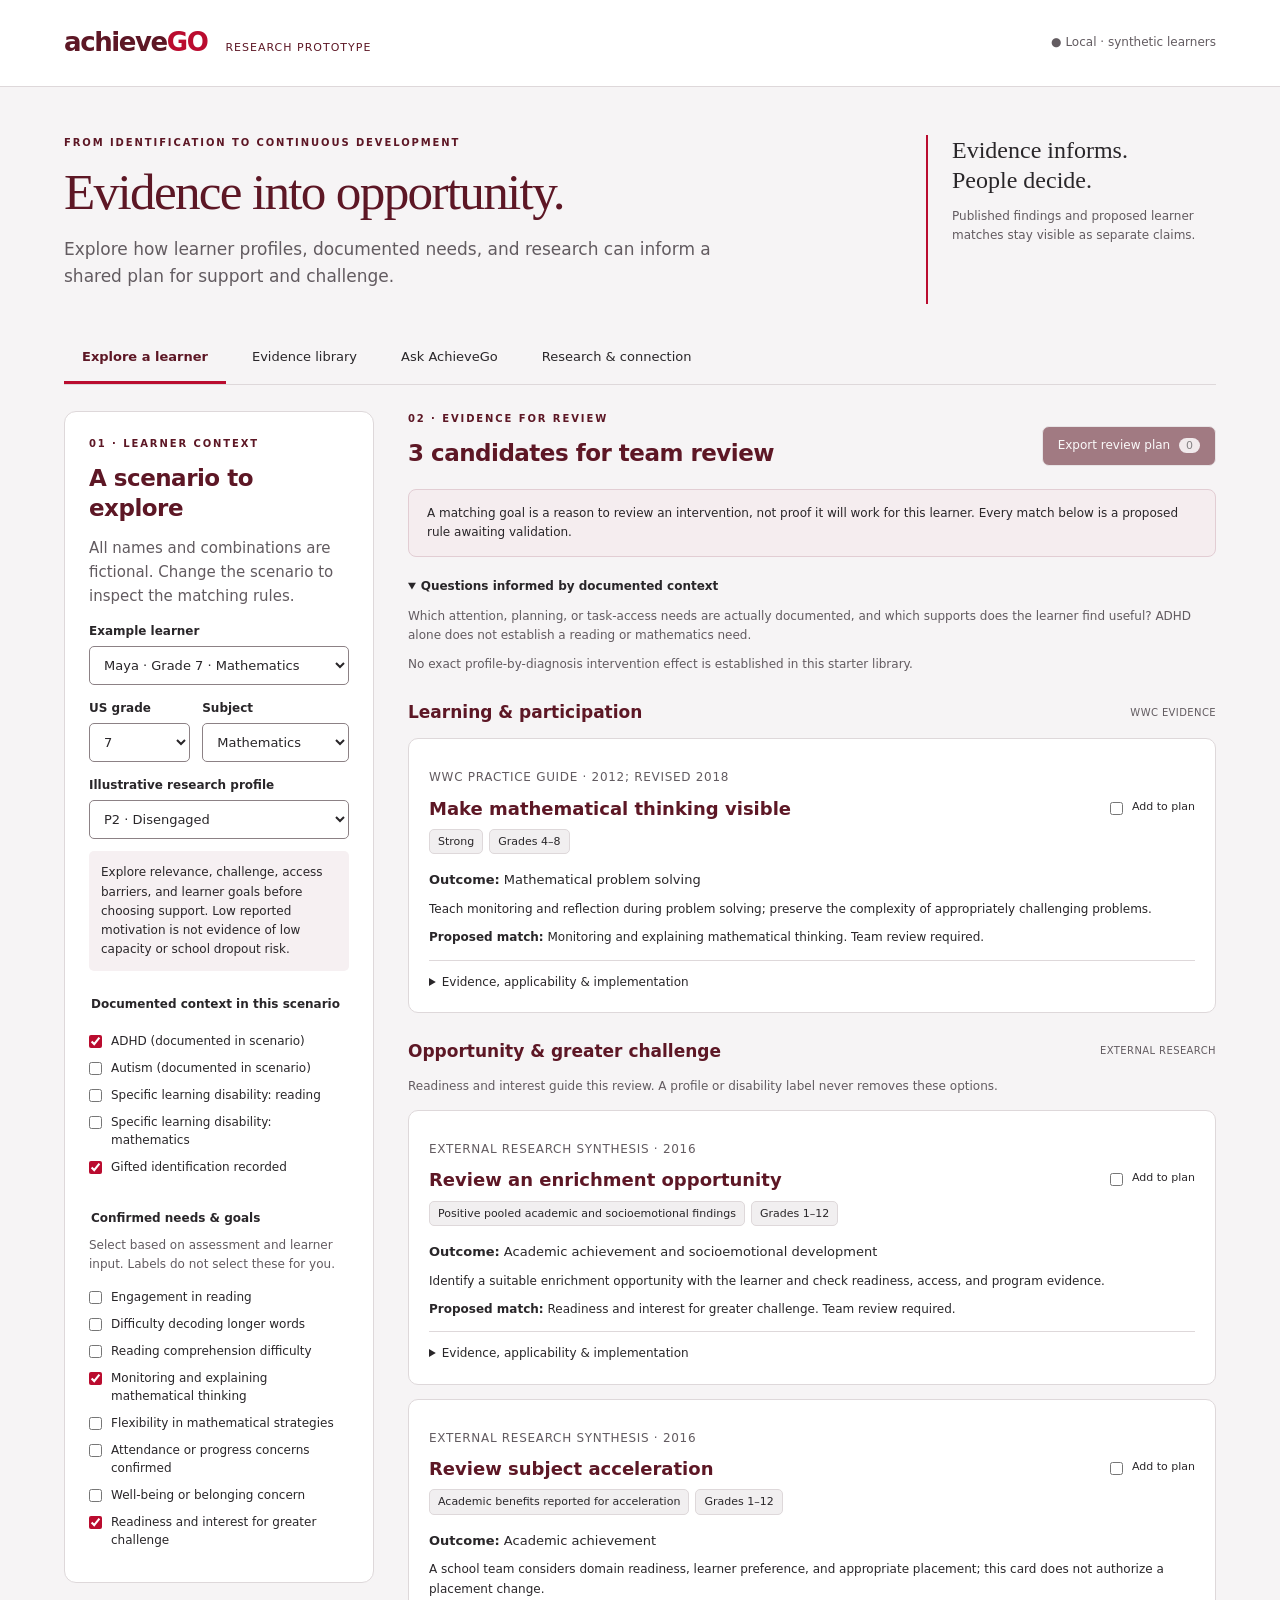
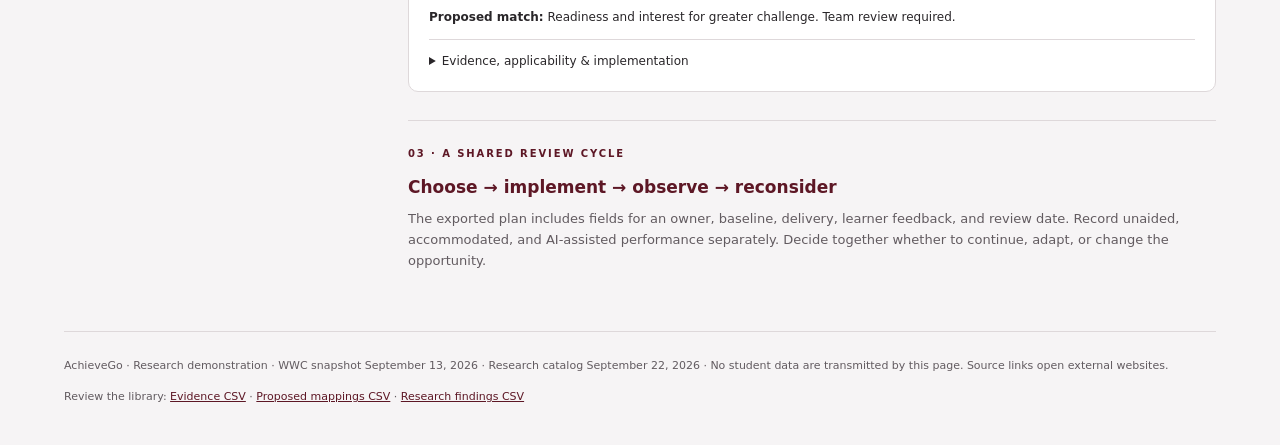
==== index.html @ 682e5a8d "Publish AchieveGo research prototype" ====
<!doctype html>
<html lang="en">
<head>
<meta charset="utf-8"><meta name="viewport" content="width=device-width, initial-scale=1">
<title>AchieveGo · Evidence into opportunity</title>
<meta name="description" content="A synthetic demonstration connecting learner goals to traceable educational evidence.">
<style>/* University palette: MSU https://brand.msstate.edu/assets/index.php
   Ball State https://bsu.edu/about/administrativeoffices/marketing-communications/brand-resources/colors */
:root {
  --msu-maroon: #5D1725;
  --bsu-cardinal: #BA0C2F;
  --ink: #292629;
  --muted: #625B60;
  --primary: var(--msu-maroon);
  --line: #DED8DA;
  --paper: #F6F4F5;
  --amber: #77540C;
}
h1,h2,h3{color:var(--msu-maroon)}
*{box-sizing:border-box}body{margin:0;background:var(--paper);color:var(--ink);font:15px/1.6 system-ui,-apple-system,BlinkMacSystemFont,"Segoe UI",sans-serif}header{display:flex;align-items:center;justify-content:space-between;padding:22px 5%;border-bottom:1px solid var(--line);background:#fff}a{color:var(--primary)}.brand{text-decoration:none;font-size:26px;font-weight:650;letter-spacing:-1.4px}.brand span{color:var(--bsu-cardinal)}.brand i{font-size:11px;font-style:normal;font-weight:450;letter-spacing:1px;margin-left:18px;text-transform:uppercase}.local{font-size:12px;color:var(--muted)}main{max-width:1450px;margin:auto;padding:0 5%}.hero{display:flex;justify-content:space-between;gap:70px;padding:48px 0 30px}.eyebrow{font-size:10px;letter-spacing:1.9px;font-weight:750;color:var(--primary);margin:0 0 12px}h1{font-family:Georgia,serif;font-weight:400;font-size:clamp(35px,4vw,54px);line-height:1.12;letter-spacing:-1.7px;margin:0 0 16px}h2{font-size:23px;line-height:1.3;font-weight:600;letter-spacing:-.5px;margin:0 0 12px}h3{font-size:17px;margin:0}p{margin:0 0 14px}.intro{font-size:17px;max-width:680px;color:var(--muted)}.hero-note{border-left:2px solid var(--bsu-cardinal);padding-left:24px;max-width:290px;flex-shrink:0}.hero-note strong{font:24px/1.25 Georgia,serif}.hero-note p{font-size:12px;color:var(--muted);margin-top:12px}nav{display:flex;gap:8px;border-bottom:1px solid var(--line);margin-bottom:26px}button{font:inherit;cursor:pointer;color:var(--ink);border:1px solid var(--line);background:white;border-radius:7px;padding:9px 15px}nav button{border:0;border-bottom:3px solid transparent;background:transparent;border-radius:0;padding:13px 18px;font-size:13px}nav button.active{border-color:var(--bsu-cardinal);font-weight:650;color:var(--primary)}nav span,#selected-count{margin-left:5px;background:#EDE3E6;border-radius:10px;padding:1px 7px;font-size:11px}button:hover{background:#F4EAED}button:focus-visible,input:focus-visible,select:focus-visible,summary:focus-visible{outline:3px solid var(--bsu-cardinal);outline-offset:3px}.workspace{display:grid;grid-template-columns:310px minmax(0,1fr);gap:34px}aside{background:#fff;border:1px solid var(--line);border-radius:12px;padding:24px;align-self:start}label{display:block;font-size:12px;font-weight:650;margin:14px 0 5px}select,input[type=search]{width:100%;font:inherit;font-size:13px;background:#fff;border:1px solid #8C8185;border-radius:5px;padding:10px;color:var(--ink)}.two{display:grid;grid-template-columns:1fr 1.45fr;gap:12px}.muted{color:var(--muted)}.small{font-size:12px}.context-note{font-size:12px;background:#F6F0F2;padding:12px;margin:12px 0;border-radius:5px}fieldset{border:0;padding:0;margin:24px 0 0}legend{font-weight:650;font-size:12px;margin:0 0 8px}.check{display:flex;align-items:flex-start;gap:9px;font-size:12px;font-weight:400;margin:9px 0;line-height:1.5}.check input{margin:3px 0 0;accent-color:var(--bsu-cardinal);flex-shrink:0}.results-head{display:flex;align-items:center;justify-content:space-between;gap:15px}.primary{background:var(--primary);color:white;font-size:12px;white-space:nowrap}.primary:hover{background:var(--bsu-cardinal)}.primary:disabled{opacity:.55;cursor:default}.primary span{color:var(--ink)}.notice{font-size:12px;background:#F5EDEF;border:1px solid #E2CDD3;padding:14px 18px;border-radius:8px;margin:8px 0 20px}.gap{padding:15px 18px;background:#fff6df;border:1px solid #e5d1a0;border-radius:8px;margin-bottom:16px;font-size:12px}.gap strong{display:block;color:var(--amber)}.questions{font-size:12px;color:var(--muted);margin:10px 0 20px}.questions summary{font-weight:650;color:var(--ink)}.questions p{margin:10px 0}.section-label{display:flex;gap:10px;align-items:center;justify-content:space-between;margin:25px 0 12px}.section-label span{font-size:10px;letter-spacing:.4px;text-transform:uppercase;color:var(--muted)}.card{background:#fff;border:1px solid var(--line);border-radius:10px;padding:20px;margin:0 0 14px}.card-top{display:flex;justify-content:space-between;gap:14px}.card h3{font-size:18px;line-height:1.35;margin-bottom:7px}.source-kind{font-size:10px;text-transform:uppercase;letter-spacing:.7px;color:var(--muted);margin-bottom:8px}.badge{display:inline-block;background:#F1EFF0;border:1px solid #DED8DA;font-size:11px;padding:3px 8px;border-radius:5px;margin:0 6px 7px 0}.badge.caution{background:#fff4da;border-color:#e5d1a0}.card p{font-size:12px;margin:9px 0}.card .outcome{font-size:13px}.card details{font-size:12px;margin-top:12px;border-top:1px solid var(--line);padding-top:12px}summary{cursor:pointer}dt{font-weight:650;margin-top:10px}dd{margin:2px 0 8px;color:var(--muted)}.card .select-card{font-size:11px;white-space:nowrap;margin-top:2px}.card a{font-size:12px}.empty{padding:22px;border:1px dashed #A89A9F;border-radius:8px;font-size:13px;color:var(--muted)}.cycle{border-top:1px solid var(--line);margin-top:28px;padding-top:25px}.cycle p:last-child{font-size:13px;color:var(--muted);margin-top:8px}#related-wrap{margin-top:20px;font-size:13px}#related-cards{margin-top:15px}.library-heading{display:flex;justify-content:space-between;gap:20px;align-items:center}.library-heading p{color:var(--muted)}.library-heading label{min-width:260px}.library-grid,.about-grid{display:grid;grid-template-columns:1fr 1fr;gap:22px}.about-grid article{padding:25px;background:white;border:1px solid var(--line);border-radius:10px}.about-grid p{font-size:13px}table{border-collapse:collapse;font-size:12px;width:100%;margin:20px 0}td,th{text-align:left;padding:8px 5px;border-bottom:1px solid var(--line)}footer{margin-top:45px;padding:25px 0;border-top:1px solid var(--line);font-size:11px;color:var(--muted)}[hidden]{display:none!important}@media(max-width:900px){main{padding:0 4%}.workspace{grid-template-columns:270px minmax(0,1fr);gap:20px}.hero{gap:30px}.hero-note{max-width:210px}.results-head{align-items:flex-start;flex-direction:column}.section-label{align-items:flex-start;flex-direction:column;gap:2px}.card-top{flex-direction:column;gap:4px}.library-grid,.about-grid{grid-template-columns:1fr}}@media(max-width:650px){header{padding:16px 4%}.brand i{display:none}.local{font-size:10px}.hero{padding:30px 0 15px}.hero-note{display:none}.workspace{display:block}aside{margin-bottom:24px}.results-head{flex-direction:row}.library-heading{display:block}.library-heading label{min-width:0}nav{gap:0}nav button{padding:12px 9px;font-size:11px}.card-top{flex-direction:row}.section-label{flex-direction:row}.about-grid article{padding:18px}}@media print{header,nav,aside,#export,.select-card,footer{display:none}.workspace{display:block}.card{break-inside:avoid}details>*{display:block}body{background:white}}
/* Educator assistant: same maroon/cardinal palette, local demo state always visible. */
nav{flex-wrap:wrap}.chat-heading{display:flex;justify-content:space-between;align-items:center;gap:20px;margin-bottom:20px}.chat-mode{color:var(--msu-maroon);background:#f5edef;padding:7px 12px;white-space:normal}.chat-layout{display:grid;grid-template-columns:290px minmax(0,1fr);gap:24px}.chat-context{padding:22px;min-width:0}.chat-context-title{font-weight:650;white-space:pre-line;margin-top:18px}.chat-context hr{border:0;border-top:1px solid var(--line);margin:24px 0}.chat-context>button{font-size:12px}.chat-suggestions{display:grid;gap:8px;margin:15px 0}.chat-suggestions button{text-align:left;font-size:12px}.chat-suggestions button:hover{border-color:var(--bsu-cardinal)}.chat-method{font-size:12px;color:var(--muted)}.chat-method p{margin:12px 0}.chat-panel{min-width:0;background:white;border:1px solid var(--line);border-radius:12px;overflow:hidden;align-self:start}.chat-toolbar{display:flex;align-items:center;justify-content:space-between;gap:12px;padding:15px 20px;border-bottom:1px solid var(--line);background:#faf7f8;font-size:12px;font-weight:600}.chat-toolbar button{font-size:11px;padding:6px 9px}.chat-toolbar button:disabled{opacity:.5;cursor:default}.chat-messages{height:560px;overflow-y:auto;padding:24px;scrollbar-color:#bda7af #faf7f8}.chat-message{margin-bottom:24px;font-size:13px;overflow-wrap:anywhere}.chat-message p{margin:10px 0}.chat-message h3{font-size:20px;margin-bottom:12px}.chat-message h4{font-size:13px;color:var(--msu-maroon)}.chat-message.educator{margin-left:12%;padding:12px 18px;background:#f5edef;border-radius:10px}.message-label{font-size:10px;font-weight:750;letter-spacing:1.2px;color:var(--muted)}.chat-evidence{border:1px solid var(--line);border-left:3px solid var(--bsu-cardinal);padding:14px 16px;border-radius:6px;margin:15px 0}.chat-evidence>a{font-weight:650;font-size:14px}.chat-evidence button{font-size:11px;margin-top:10px}.chat-evidence details{font-size:12px}.chat-rating{font-size:12px;color:var(--msu-maroon);font-weight:600}.chat-applicability{font-size:12px;background:#f6f4f5;padding:8px;border-radius:4px}.chat-next-question{font-weight:600}.chat-message li{margin:10px 0}#chat-form{border-top:1px solid var(--line);padding:16px 22px}#chat-form label{margin-top:0}#chat-input{display:block;resize:vertical;min-height:85px;max-height:220px;width:100%;padding:12px;border:1px solid #8c8185;border-radius:7px;font:14px/1.5 system-ui;color:var(--ink);background:white}#chat-input:focus-visible{outline:3px solid var(--bsu-cardinal);outline-offset:2px}.chat-compose-footer{display:flex;gap:20px;align-items:center;justify-content:space-between;margin-top:12px}.chat-compose-footer p{font-size:11px;color:var(--muted);margin:0;max-width:480px}#chat-status{padding:0 22px 15px;margin:0}#chat-status:empty{display:none}@media(max-width:900px){.chat-layout{grid-template-columns:250px minmax(0,1fr)}.chat-heading{align-items:flex-start;flex-direction:column}.chat-compose-footer{align-items:flex-start;flex-direction:column;gap:12px}}@media(max-width:650px){.chat-layout{grid-template-columns:1fr}.chat-context{margin:0}.chat-suggestions{grid-template-columns:1fr 1fr}.chat-messages{height:470px;padding:18px}.chat-toolbar{padding:12px;gap:6px}.chat-toolbar>span{font-size:11px}#chat-form{padding:16px}.chat-evidence{padding:12px}.chat-message.educator{margin-left:5%}}

.research-heading{margin-top:2rem;align-items:start}.research-heading select{min-width:0;width:100%}.research-card{overflow-wrap:anywhere}.research-card li{margin-bottom:1.2rem}.research-heading>div{min-width:0}
</style>
</head>
<body>
<header><a class="brand" href="#">achieve<span>GO</span><i>research prototype</i></a><span class="local">● Local · synthetic learners</span></header>
<main>
<div class="hero"><div><p class="eyebrow">FROM IDENTIFICATION TO CONTINUOUS DEVELOPMENT</p><h1>Evidence into opportunity.</h1><p class="intro">Explore how learner profiles, documented needs, and research can inform a shared plan for support and challenge.</p></div><div class="hero-note"><strong>Evidence informs.<br>People decide.</strong><p>Published findings and proposed learner matches stay visible as separate claims.</p></div></div>
<nav aria-label="Views"><button id="workspace-tab" class="active" aria-pressed="true">Explore a learner</button><button id="library-tab" aria-pressed="false">Evidence library</button><button id="chat-tab" aria-pressed="false">Ask AchieveGo</button><button id="about-tab" aria-pressed="false">Research & connection</button></nav>
<section id="workspace-view">
<div class="workspace"><aside>
<p class="eyebrow">01 · LEARNER CONTEXT</p><h2>A scenario to explore</h2><p class="muted">All names and combinations are fictional. Change the scenario to inspect the matching rules.</p>
<label for="preset">Example learner</label><select id="preset"></select>
<div class="two"><div><label for="grade">US grade</label><select id="grade"></select></div><div><label for="subject">Subject</label><select id="subject"><option value="math">Mathematics</option><option value="literacy">Literacy</option><option value="any">General / school</option></select></div></div>
<label for="profile">Illustrative research profile</label><select id="profile"></select>
<p id="profile-question" class="context-note"></p>
<fieldset><legend>Documented context in this scenario</legend><div id="labels"></div><label class="check"><input type="checkbox" id="gifted">Gifted identification recorded</label></fieldset>
<fieldset><legend>Confirmed needs & goals</legend><p class="muted small">Select based on assessment and learner input. Labels do not select these for you.</p><div id="needs"></div></fieldset>
</aside><div class="results">
<div class="results-head"><div><p class="eyebrow">02 · EVIDENCE FOR REVIEW</p><h2 id="result-title">Possible next steps</h2></div><button id="export" class="primary">Export review plan <span id="selected-count">0</span></button></div>
<div class="notice">A matching goal is a reason to review an intervention, not proof it will work for this learner. Every match below is a proposed rule awaiting validation.</div>
<div id="questions"></div><div id="gaps" aria-live="polite"></div>
<section><div class="section-label"><h3>Learning & participation</h3><span>WWC evidence</span></div><div id="support-cards"></div></section>
<section><div class="section-label"><h3>Opportunity & greater challenge</h3><span>External research</span></div><p class="muted small">Readiness and interest guide this review. A profile or disability label never removes these options.</p><div id="opportunity-cards"></div></section>
<details id="related-wrap"><summary>Related outcomes and limits</summary><div id="related-cards"></div></details>
<div class="cycle"><p class="eyebrow">03 · A SHARED REVIEW CYCLE</p><h3>Choose → implement → observe → reconsider</h3><p>The exported plan includes fields for an owner, baseline, delivery, learner feedback, and review date. Record unaided, accommodated, and AI-assisted performance separately. Decide together whether to continue, adapt, or change the opportunity.</p></div>
</div></div>
</section>
<section id="chat-view" hidden>
<div class="chat-heading"><div><p class="eyebrow">EVIDENCE FOR EDUCATOR DECISIONS</p><h2>Ask AchieveGo</h2><p class="muted">Explore the 12 curated planning records. The additional research catalog is available in Evidence library; it is not yet part of chatbot retrieval.</p></div><span class="badge chat-mode">Local evidence demo · no AI provider connected</span></div>
<div class="chat-layout"><aside class="chat-context"><p class="eyebrow">CONTEXT YOU CHOOSE</p><h3>A shared starting point</h3><label class="check"><input type="checkbox" id="chat-use-context" checked>Include the selected fictional scenario</label><div id="chat-context-preview"></div><button id="chat-edit-context" type="button">Change learner context</button><hr><h3>Try a focused question</h3><div class="chat-suggestions"><button type="button" data-chat-task="explain">Explain the options</button><button type="button" data-chat-task="compare">Compare approaches</button><button type="button" data-chat-task="assess">What should I assess?</button><button type="button" data-chat-task="plan">Draft a review sequence</button><button type="button" data-chat-task="monitor">What should I monitor?</button></div><details class="chat-method"><summary>About this demo</summary><p>Responses combine indexed evidence with authored templates. Questions stay in this browser. This is not a live Anthropic or DeepSeek conversation.</p><p>The versioned system prompt is prepared for the future authenticated backend. Selected-user login and provider connections will be added with Supabase.</p><p id="chat-index-status"></p></details></aside>
<div class="chat-panel"><div class="chat-toolbar"><span>Educator workspace</span><div><button id="chat-export" type="button" disabled>Export conversation</button><button id="chat-clear" type="button">Clear</button></div></div><div id="chat-messages" class="chat-messages" role="log" aria-label="Conversation" aria-live="polite" aria-relevant="additions"></div><form id="chat-form"><label for="chat-input">Your question</label><textarea id="chat-input" rows="3" maxlength="1200" placeholder="For example: What evidence supports mathematical reflection in grade 7?" aria-describedby="chat-input-help"></textarea><div class="chat-compose-footer"><p id="chat-input-help">Use fictional examples. Do not enter identifying student information. Nothing is sent to an AI provider in this demo.</p><button class="primary" type="submit" id="chat-send">Ask AchieveGo</button></div></form><p id="chat-status" class="small muted" role="status"></p></div></div>
</section>
<section id="library-view" hidden><div class="library-heading"><div><p class="eyebrow">A CURATED STARTING POINT</p><h2>Trace the evidence.</h2><p id="evidence-counts"></p></div><label>Find evidence<input id="search" type="search" placeholder="Outcome, program, source…"></label></div><p class="notice">Practice-guide evidence levels, intervention effectiveness ratings, and ESSA tiers answer different questions. They are not converted into a single score. Negative or uncertain findings remain in the library.</p><h3>Curated planning records</h3><div id="all-cards" class="library-grid"></div>
<div class="library-heading research-heading"><div><p class="eyebrow">RESEARCH FOR REVIEW</p><h3>Reviews, meta-analyses & trials</h3><p>Initial extractions awaiting independent review. These findings are research context; they do not create new learner recommendations. The two existing gifted-education sources also appear here.</p></div><label for="research-type">Research type<select id="research-type"><option value="all">All research</option><option value="meta_analysis">Meta-analysis</option><option value="systematic_review">Systematic review</option><option value="randomized_controlled_trial">Randomized controlled trial</option></select></label></div>
<p id="research-count" role="status"></p><div id="research-cards" class="library-grid"></div></section>
<section id="about-view" hidden><div class="about-grid"><article><p class="eyebrow">WHAT WE HAVE</p><h2>A descriptive foundation</h2><p>The existing LPA describes 48,789 students across 108 Dutch schools using three ability and three psychosocial indicators. The main profile differences concern motivation and well-being.</p><div id="profile-table"></div><p class="muted">These are group means in standardized units, not diagnostic cutoffs. The demo selects profiles; it does not classify students or establish transfer to US learners.</p></article><article><p class="eyebrow">A CONNECTION WE TESTED</p><h2>Real WWC data, retained locally</h2><div id="snapshot"></div><p>The download is an observed WWC website interface, not a guaranteed public API. Practice-guide recommendations are curated separately. Source publication dates are retained even when a download is new.</p><a href="https://ies.ed.gov/ncee/wwc/StudyFindings" target="_blank" rel="noopener">Open the official WWC export page ↗</a></article><article><p class="eyebrow">WHAT STILL NEEDS VALIDATION</p><h2>The matching layer</h2><p>No study in this starter set establishes that a particular AchieveGo profile combined with a diagnostic label responds best to a particular intervention. School and specialist teams need to review evidence applicability, delivery, and learner goals.</p><p>This prototype uses transparent rules. It does not use an LLM, administer a diagnosis, or learn treatment effects from the LPA.</p></article><article><p class="eyebrow">A TEAM BUILDS THE NEXT VERSION</p><h2>Research into practice</h2><p>Researchers appraise evidence and test matching. Educators and specialists specify implementation. Learners and families define priorities and access needs. Engineers maintain provenance, interfaces, and reliable retrieval.</p><p>Next: independent evidence review, usability sessions, then a prospective study separating the value of access to evidence from the added value of profile-informed matching.</p></article></div></section>
<footer><p>AchieveGo · Research demonstration · WWC snapshot September 13, 2026 · Research catalog September 22, 2026 · No student data are transmitted by this page. Source links open external websites.</p><p>Review the library: <a href="data/evidence_library.csv" download>Evidence CSV</a> · <a href="data/proposed_mappings.csv" download>Proposed mappings CSV</a> · <a href="data/research_findings.csv" download>Research findings CSV</a></p></footer>
</main>
<script id="library-data" type="application/json">{"version": "0.1.0", "date": "2026-09-13", "status": "Synthetic demonstration; expert curation and matching validation pending", "sources": {"pg8": {"title": "Improving Adolescent Literacy", "url": "https://ies.ed.gov/ncee/wwc/PracticeGuide/8", "year": "2008", "kind": "WWC practice guide", "checked": "2026-09-13", "curation_status": "Prototype extraction; independent review pending"}, "pg16": {"title": "Improving Mathematical Problem Solving in Grades 4 Through 8", "url": "https://ies.ed.gov/ncee/wwc/PracticeGuide/16", "year": "2012; revised 2018", "kind": "WWC practice guide", "checked": "2026-09-13", "curation_status": "Prototype extraction; independent review pending"}, "pg24": {"title": "Preventing Dropout in Secondary Schools", "url": "https://ies.ed.gov/ncee/wwc/PracticeGuide/24", "year": "2017", "kind": "WWC practice guide", "checked": "2026-09-13", "curation_status": "Prototype extraction; independent review pending"}, "pg29": {"title": "Providing Reading Interventions for Students in Grades 4–9", "url": "https://ies.ed.gov/ncee/wwc/PracticeGuide/29", "year": "2022", "kind": "WWC practice guide", "checked": "2026-09-13", "curation_status": "Prototype extraction; independent review pending"}, "cc": {"title": "Check & Connect — Dropout Prevention", "url": "https://ies.ed.gov/ncee/wwc/EvidenceSnapshot/78", "year": "2015", "kind": "WWC intervention report", "checked": "2026-09-13", "curation_status": "Prototype extraction; independent review pending"}, "kim": {"title": "Kim (2016), A Meta-Analysis of the Effects of Enrichment Programs on Gifted Students", "url": "https://doi.org/10.1177/0016986216630607", "year": "2016", "kind": "External research synthesis", "checked": "2026-09-13", "curation_status": "Prototype extraction; independent review pending"}, "accel": {"title": "Steenbergen-Hu, Makel, & Olszewski-Kubilius (2016), What One Hundred Years of Research Says About the Effects of Ability Grouping and Acceleration on K–12 Students’ Academic Achievement", "url": "https://doi.org/10.3102/0034654316675417", "year": "2016", "kind": "External research synthesis", "checked": "2026-09-13", "curation_status": "Prototype extraction; independent review pending"}}, "needs": {"reading_engagement": "Engagement in reading", "decoding": "Difficulty decoding longer words", "comprehension": "Reading comprehension difficulty", "math_reflection": "Monitoring and explaining mathematical thinking", "math_strategies": "Flexibility in mathematical strategies", "offtrack": "Attendance or progress concerns confirmed", "wellbeing": "Well-being or belonging concern", "advanced": "Readiness and interest for greater challenge"}, "labels": {"adhd": {"name": "ADHD (documented in scenario)", "question": "Which attention, planning, or task-access needs are actually documented, and which supports does the learner find useful? ADHD alone does not establish a reading or mathematics need."}, "autism": {"name": "Autism (documented in scenario)", "question": "Ask about communication, sensory access, predictability, interests, and preferred participation. Do not assume low ability, poor motivation, or the same support needs for every autistic learner."}, "sld_reading": {"name": "Specific learning disability: reading", "question": "Confirm the reading component involved and review the existing specialist assessment. A reading disability does not establish difficulty in mathematics or limit advanced content access."}, "sld_math": {"name": "Specific learning disability: mathematics", "question": "Confirm the mathematics difficulty and existing specialist supports. General problem-solving guidance is not evidence of a dyscalculia-specific treatment effect."}}, "profiles": {"P1": {"name": "P1 · Distressed", "share": "7.7%", "question": "Explore school well-being, belonging, and context with the learner. The profile is not a clinical diagnosis; address identified concerns alongside appropriate intellectual challenge.", "group_means": {"Verbal ability": -0.062, "Numerical ability": -0.176, "Figural ability": -0.174, "School motivation": -0.963, "School well-being": -2.385, "Self-perception": -0.73}}, "P2": {"name": "P2 · Disengaged", "share": "14.3%", "question": "Explore relevance, challenge, access barriers, and learner goals before choosing support. Low reported motivation is not evidence of low capacity or school dropout risk.", "group_means": {"Verbal ability": 0.049, "Numerical ability": -0.059, "Figural ability": -0.075, "School motivation": -1.626, "School well-being": -0.4, "Self-perception": -0.25}}, "P3": {"name": "P3 · Typical", "share": "78.0%", "question": "Ask about current strengths and unmet needs; a typical group pattern does not rule out disability, advanced readiness, or a need for support.", "group_means": {"Verbal ability": -0.002, "Numerical ability": 0.028, "Figural ability": 0.034, "School motivation": 0.385, "School well-being": 0.301, "Self-perception": 0.114}}, "unknown": {"name": "Unassigned / uncertain", "share": null, "question": "No profile assignment is needed to review a documented learning goal. Establish context before interpreting any profile."}}, "presets": [{"id": "maya", "name": "Maya · Grade 7 · Mathematics", "profile": "P2", "grade": 7, "subject": "math", "labels": ["adhd"], "gifted": true, "needs": ["math_reflection", "advanced"]}, {"id": "noor", "name": "Noor · Grade 7 · Well-being & challenge", "profile": "P1", "grade": 7, "subject": "math", "labels": ["autism"], "gifted": true, "needs": ["wellbeing", "advanced"]}, {"id": "sam", "name": "Sam · Grade 8 · Reading", "profile": "P2", "grade": 8, "subject": "literacy", "labels": ["sld_reading"], "gifted": true, "needs": ["decoding", "reading_engagement", "advanced"]}, {"id": "jordan", "name": "Jordan · Grade 10 · School participation", "profile": "P2", "grade": 10, "subject": "any", "labels": ["sld_reading"], "gifted": false, "needs": ["offtrack"]}, {"id": "alex", "name": "Alex · Grade 7 · Mathematical strategies", "profile": "P3", "grade": 7, "subject": "math", "labels": [], "gifted": false, "needs": ["math_strategies"]}], "evidence_records": [{"id": "literacy-engagement", "title": "Build engagement in reading", "source_id": "pg8", "locator": "Recommendation 4", "grade_min": 5, "grade_max": 12, "grade_basis": "Guide target grades", "subject": "literacy", "lane": "support", "rating": "Moderate", "rating_framework": "WWC practice-guide recommendation evidence", "outcome": "Adolescent literacy", "population": "Students in grades 5–12; literacy instruction", "implementation": "Review the guide with the teacher; plan meaningful reading choices and engagement supports without lowering text challenge.", "monitor": "Reading engagement alongside an appropriate reading outcome.", "limitations": "Evidence concerns literacy; it does not establish treatment of general distress or ADHD.", "exact_profile_diagnosis_effect": "Not established in this curated record"}, {"id": "math-reflection", "title": "Make mathematical thinking visible", "source_id": "pg16", "locator": "Recommendation 2", "grade_min": 4, "grade_max": 8, "grade_basis": "Guide target grades", "subject": "math", "lane": "support", "rating": "Strong", "rating_framework": "WWC practice-guide recommendation evidence", "outcome": "Mathematical problem solving", "population": "Students in grades 4–8", "implementation": "Teach monitoring and reflection during problem solving; preserve the complexity of appropriately challenging problems.", "monitor": "Independent explanations, error checking, and transfer to new problems.", "limitations": "General instructional evidence; no established P1/P2 or diagnosis-specific effect.", "exact_profile_diagnosis_effect": "Not established in this curated record"}, {"id": "math-strategies", "title": "Compare mathematical strategies", "source_id": "pg16", "locator": "Recommendation 4", "grade_min": 4, "grade_max": 8, "grade_basis": "Guide target grades", "subject": "math", "lane": "support", "rating": "Moderate", "rating_framework": "WWC practice-guide recommendation evidence", "outcome": "Mathematical problem solving", "population": "Students in grades 4–8", "implementation": "Plan teacher-guided comparison of approaches to the same problem.", "monitor": "Flexible strategy use and explanations on new problems.", "limitations": "This is a guide recommendation, not an evaluated AchieveGo-generated lesson.", "exact_profile_diagnosis_effect": "Not established in this curated record"}, {"id": "dropout-monitor", "title": "Review attendance and progress indicators", "source_id": "pg24", "locator": "Recommendation 1", "grade_min": 6, "grade_max": 12, "grade_basis": "Guide target grades", "subject": "any", "lane": "support", "rating": "Minimal", "rating_framework": "WWC practice-guide recommendation evidence", "outcome": "Identifying and responding to risk of dropout", "population": "Secondary students; school monitoring systems", "implementation": "Agree who reviews attendance, behavior, and academic indicators and how concerns trigger coordinated support.", "monitor": "Attendance and progress, with an agreed review date.", "limitations": "Minimal is the source evidence level. Monitoring alone is not proof of improved completion; low motivation alone is not dropout risk.", "exact_profile_diagnosis_effect": "Not established in this curated record"}, {"id": "dropout-support", "title": "Coordinate individualized school support", "source_id": "pg24", "locator": "Recommendation 2", "grade_min": 6, "grade_max": 12, "grade_basis": "Guide target grades", "subject": "any", "lane": "support", "rating": "Moderate", "rating_framework": "WWC practice-guide recommendation evidence", "outcome": "Dropout prevention", "population": "Students identified as off track for graduation", "implementation": "School team reviews intensive individualized support described in the guide; confirm staffing and delivery requirements.", "monitor": "Attendance, course progress, and the learner’s experience of support.", "limitations": "Not a mental-health treatment recommendation or a validated profile-specific assignment.", "exact_profile_diagnosis_effect": "Not established in this curated record"}, {"id": "reading-decoding", "title": "Target the documented decoding difficulty", "source_id": "pg29", "locator": "Recommendation 1", "grade_min": 4, "grade_max": 9, "grade_basis": "Guide target grades", "subject": "literacy", "lane": "support", "rating": "Strong", "rating_framework": "WWC practice-guide recommendation evidence", "outcome": "Reading intervention: decoding", "population": "Students requiring reading intervention in grades 4–9", "implementation": "A qualified educator reviews explicit instruction for decoding complex words; maintain access to advanced ideas through suitable supports.", "monitor": "Word reading and transfer to connected text.", "limitations": "A diagnostic label alone does not specify the decoding need or establish benefit for a gifted subgroup.", "exact_profile_diagnosis_effect": "Not established in this curated record"}, {"id": "reading-comprehension", "title": "Teach a routine for understanding text", "source_id": "pg29", "locator": "Recommendation 3", "grade_min": 4, "grade_max": 9, "grade_basis": "Guide target grades", "subject": "literacy", "lane": "support", "rating": "Strong", "rating_framework": "WWC practice-guide recommendation evidence", "outcome": "Reading intervention: comprehension", "population": "Students requiring reading intervention in grades 4–9", "implementation": "Review the guide’s comprehension practices and select instruction informed by assessment.", "monitor": "Comprehension on new texts, with assistance conditions recorded.", "limitations": "The guide’s evidence level does not validate AI-created instructional materials.", "exact_profile_diagnosis_effect": "Not established in this curated record"}, {"id": "cc-stay", "title": "Check & Connect · staying in school", "source_id": "cc", "locator": "Dropout Prevention, protocol 3.0; Staying in School", "grade_min": 9, "grade_max": 12, "grade_basis": "Outcome-specific grades from the evidence snapshot", "subject": "any", "lane": "support", "rating": "Positive Effects", "rating_framework": "WWC intervention-report effectiveness", "outcome": "Staying in School", "population": "High school students with learning, behavioral, or emotional disabilities in the reviewed evidence", "implementation": "A sustained program of mentoring, monitoring, and coordinated support. Confirm program training, staffing, and fidelity requirements; a brief check-in is not the studied program.", "monitor": "Track the stated outcome; keep graduation, school retention, and course progression distinct.", "limitations": "No validated effect for AchieveGo profiles, giftedness, or each diagnostic subgroup. Sample overlap requires team review. No discernible effects does not prove equivalence or benefit.", "exact_profile_diagnosis_effect": "Not established in this curated record", "essa_tier": "Tier 3", "essa_basis": "Outcome table on EvidenceSnapshot/78; a separate framework from effectiveness", "wwc_intervention_id": "312", "protocol": "Dropout Prevention", "protocol_version": "3.0", "num_studies_meeting": 2, "snapshot": "20260913T203009Z-4af307708b", "source_discrepancy": null}, {"id": "cc-progress", "title": "Check & Connect · progressing in school", "source_id": "cc", "locator": "Dropout Prevention, protocol 3.0; Progressing in school", "grade_min": 9, "grade_max": 9, "grade_basis": "Outcome-specific grades from the evidence snapshot", "subject": "any", "lane": "support", "rating": "Potentially Positive Effects", "rating_framework": "WWC intervention-report effectiveness", "outcome": "Progressing in school", "population": "High school students with learning, behavioral, or emotional disabilities in the reviewed evidence", "implementation": "A sustained program of mentoring, monitoring, and coordinated support. Confirm program training, staffing, and fidelity requirements; a brief check-in is not the studied program.", "monitor": "Track the stated outcome; keep graduation, school retention, and course progression distinct.", "limitations": "No validated effect for AchieveGo profiles, giftedness, or each diagnostic subgroup. Sample overlap requires team review. No discernible effects does not prove equivalence or benefit.", "exact_profile_diagnosis_effect": "Not established in this curated record", "essa_tier": "Tier 3", "essa_basis": "Outcome table on EvidenceSnapshot/78; a separate framework from effectiveness", "wwc_intervention_id": "312", "protocol": "Dropout Prevention", "protocol_version": "3.0", "num_studies_meeting": 1, "snapshot": "20260913T203009Z-4af307708b", "source_discrepancy": "Bulk report flags grades 9–12; snapshot outcome table lists grade 9. Conservative grade-9 gate used; expert reconciliation pending."}, {"id": "cc-complete", "title": "Check & Connect · completing school", "source_id": "cc", "locator": "Dropout Prevention, protocol 3.0; Completing school", "grade_min": 9, "grade_max": 12, "grade_basis": "Outcome-specific grades from the evidence snapshot", "subject": "any", "lane": "support", "rating": "No Discernible Effects", "rating_framework": "WWC intervention-report effectiveness", "outcome": "Completing school", "population": "High school students with learning, behavioral, or emotional disabilities in the reviewed evidence", "implementation": "A sustained program of mentoring, monitoring, and coordinated support. Confirm program training, staffing, and fidelity requirements; a brief check-in is not the studied program.", "monitor": "Track the stated outcome; keep graduation, school retention, and course progression distinct.", "limitations": "No validated effect for AchieveGo profiles, giftedness, or each diagnostic subgroup. Sample overlap requires team review. No discernible effects does not prove equivalence or benefit.", "exact_profile_diagnosis_effect": "Not established in this curated record", "essa_tier": null, "essa_basis": "Outcome table on EvidenceSnapshot/78; a separate framework from effectiveness", "wwc_intervention_id": "312", "protocol": "Dropout Prevention", "protocol_version": "3.0", "num_studies_meeting": 1, "snapshot": "20260913T203009Z-4af307708b", "source_discrepancy": null}, {"id": "enrichment", "title": "Review an enrichment opportunity", "source_id": "kim", "locator": "Research synthesis; program selection still required", "grade_min": 1, "grade_max": 12, "grade_basis": "Prototype browsing range 1–12; not verified coverage of every grade in the synthesis. Review program- and age-specific evidence before use", "subject": "any", "lane": "opportunity", "rating": "Positive pooled academic and socioemotional findings", "rating_framework": "External synthesis; no WWC rating", "outcome": "Academic achievement and socioemotional development", "population": "Gifted students in varied enrichment programs", "implementation": "Identify a suitable enrichment opportunity with the learner and check readiness, access, and program evidence.", "monitor": "Domain growth, engagement, and learner-defined goals.", "limitations": "Synthesis-level evidence is not evidence for any specific local project or AI-generated enrichment. Applicability by age, diagnosis, and program requires review; not a treatment for distress.", "exact_profile_diagnosis_effect": "Not established in this curated record"}, {"id": "acceleration", "title": "Review subject acceleration", "source_id": "accel", "locator": "Acceleration findings of the second-order meta-analysis", "grade_min": 1, "grade_max": 12, "grade_basis": "Review scope; inspect individual studies", "subject": "any", "lane": "opportunity", "rating": "Academic benefits reported for acceleration", "rating_framework": "External synthesis; no WWC rating", "outcome": "Academic achievement", "population": "K–12; acceleration evidence for advanced learners", "implementation": "A school team considers domain readiness, learner preference, and appropriate placement; this card does not authorize a placement change.", "monitor": "Domain mastery, transition experience, and sustained access to supports.", "limitations": "Readiness for enrichment does not establish readiness for acceleration. Effects depend on comparison group and implementation; no validated profile-by-diagnosis allocation rule.", "exact_profile_diagnosis_effect": "Not established in this curated record"}], "mapping_rules": [{"id": "map-literacy-engagement", "evidence_id": "literacy-engagement", "needs_any": ["reading_engagement"], "status": "Proposed; not validated", "rationale": "Consider because the learner has a confirmed goal concerning engagement in reading. Grade and subject must also fit. Profile and diagnosis do not establish a differential treatment effect."}, {"id": "map-math-reflection", "evidence_id": "math-reflection", "needs_any": ["math_reflection"], "status": "Proposed; not validated", "rationale": "Consider because the learner has a confirmed goal concerning monitoring and explaining mathematical thinking. Grade and subject must also fit. Profile and diagnosis do not establish a differential treatment effect."}, {"id": "map-math-strategies", "evidence_id": "math-strategies", "needs_any": ["math_strategies"], "status": "Proposed; not validated", "rationale": "Consider because the learner has a confirmed goal concerning flexibility in mathematical strategies. Grade and subject must also fit. Profile and diagnosis do not establish a differential treatment effect."}, {"id": "map-dropout-monitor", "evidence_id": "dropout-monitor", "needs_any": ["offtrack"], "status": "Proposed; not validated", "rationale": "Consider because the learner has a confirmed goal concerning attendance or progress concerns confirmed. Grade and subject must also fit. Profile and diagnosis do not establish a differential treatment effect."}, {"id": "map-dropout-support", "evidence_id": "dropout-support", "needs_any": ["offtrack"], "status": "Proposed; not validated", "rationale": "Consider because the learner has a confirmed goal concerning attendance or progress concerns confirmed. Grade and subject must also fit. Profile and diagnosis do not establish a differential treatment effect."}, {"id": "map-reading-decoding", "evidence_id": "reading-decoding", "needs_any": ["decoding"], "status": "Proposed; not validated", "rationale": "Consider because the learner has a confirmed goal concerning difficulty decoding longer words. Grade and subject must also fit. Profile and diagnosis do not establish a differential treatment effect."}, {"id": "map-reading-comprehension", "evidence_id": "reading-comprehension", "needs_any": ["comprehension"], "status": "Proposed; not validated", "rationale": "Consider because the learner has a confirmed goal concerning reading comprehension difficulty. Grade and subject must also fit. Profile and diagnosis do not establish a differential treatment effect."}, {"id": "map-cc-stay", "evidence_id": "cc-stay", "needs_any": ["offtrack"], "status": "Proposed; not validated", "rationale": "Consider because the learner has a confirmed goal concerning attendance or progress concerns confirmed. Grade and subject must also fit. Profile and diagnosis do not establish a differential treatment effect."}, {"id": "map-cc-progress", "evidence_id": "cc-progress", "needs_any": ["offtrack"], "status": "Proposed; not validated", "rationale": "Consider because the learner has a confirmed goal concerning attendance or progress concerns confirmed. Grade and subject must also fit. Profile and diagnosis do not establish a differential treatment effect."}, {"id": "map-cc-complete", "evidence_id": "cc-complete", "needs_any": ["offtrack"], "status": "Proposed; not validated", "rationale": "Consider because the learner has a confirmed goal concerning attendance or progress concerns confirmed. Grade and subject must also fit. Profile and diagnosis do not establish a differential treatment effect."}, {"id": "map-enrichment", "evidence_id": "enrichment", "needs_any": ["advanced"], "status": "Proposed; not validated", "rationale": "Consider because the learner has a confirmed goal concerning readiness and interest for greater challenge. Grade and subject must also fit. Profile and diagnosis do not establish a differential treatment effect."}, {"id": "map-acceleration", "evidence_id": "acceleration", "needs_any": ["advanced"], "status": "Proposed; not validated", "rationale": "Consider because the learner has a confirmed goal concerning readiness and interest for greater challenge. Grade and subject must also fit. Profile and diagnosis do not establish a differential treatment effect."}], "profile_provenance": {"n": 48789, "schools": 108, "country": "Netherlands", "indicators": 6, "means_file": "Manuscript_Outputs/Table3_profile_means_D.csv", "note": "Descriptive group patterns from existing LPA. No individual classifier is run. US grade and diagnosis fields belong only to fictional scenarios."}, "wwc_snapshot": {"snapshot": "20260913T203009Z-4af307708b", "retrieved_at": "2026-09-13T20:30:09.437860+00:00", "rows": {"InterventionReports.csv": 901, "Studies.csv": 18843, "Findings.csv": 14482}, "unique_study_ids": 15129, "unique_review_ids": 18801, "unique_intervention_ids_in_reports": 556, "review_ids_with_multiple_rows": 42}, "research_catalog": {"schema_version": 1, "updated": "2026-09-22", "scope": "Purposeful prototype starter set; not a systematic search or complete evidence base.", "publications": [{"id": "kim-2016", "title": "Kim (2016), A Meta-Analysis of the Effects of Enrichment Programs on Gifted Students", "citation": "Kim, M. (2016). Gifted Child Quarterly, 60(2), 102–116.", "doi": "10.1177/0016986216630607", "year": 2016, "publication_type": "meta_analysis", "synthesis_method": "pairwise_meta_analysis", "tags": ["gifted", "enrichment", "achievement", "wellbeing"], "population": "Gifted students; 26 studies", "intervention": "Varied enrichment programs", "comparison": "Comparators vary across studies", "limitations": "Program and grade differences matter; pooled findings do not validate a local program or a profile-specific intervention.", "source_url": "https://doi.org/10.1177/0016986216630607", "access_basis": "publisher_abstract", "locator": "Abstract", "checked": "2026-09-22", "review_status": "extraction_pending", "appraisal": {"status": "not_appraised", "tool": null, "judgement": null, "reviewer": null}, "overlap_status": "not_assessed", "linked_library_source": "kim", "wwc_rating": null}, {"id": "steenbergen-hu-2016", "title": "Steenbergen-Hu, Makel, & Olszewski-Kubilius (2016), What One Hundred Years of Research Says About the Effects of Ability Grouping and Acceleration on K–12 Students’ Academic Achievement", "citation": "Steenbergen-Hu, S., Makel, M. C., & Olszewski-Kubilius, P. (2016). Review of Educational Research, 86(4), 849–899.", "doi": "10.3102/0034654316675417", "year": 2016, "publication_type": "meta_analysis", "synthesis_method": "second_order_meta_analysis", "tags": ["gifted", "acceleration", "achievement"], "population": "K–12 learners; multiple prior meta-analyses", "intervention": "Academic acceleration", "comparison": "Same-age or older nonaccelerated peers, analyzed separately", "limitations": "Second-order synthesis can reuse studies; comparison groups must remain separate.", "source_url": "https://doi.org/10.3102/0034654316675417", "access_basis": "publisher_abstract", "locator": "Abstract", "checked": "2026-09-22", "review_status": "extraction_pending", "appraisal": {"status": "not_appraised", "tool": null, "judgement": null, "reviewer": null}, "overlap_status": "not_assessed", "linked_library_source": "accel", "wwc_rating": null}, {"id": "dietrichson-2020", "title": "Targeted school-based interventions for improving reading and mathematics for students with, or at risk of, academic difficulties in Grades 7–12: A systematic review", "citation": "Dietrichson, J., Filges, T., Klokker, R. H., Viinholt, B. C. A., Bøg, M., & Jensen, U. H. (2020). Campbell Systematic Reviews, 16, e1081.", "doi": "10.1002/cl2.1081", "year": 2020, "publication_type": "systematic_review", "synthesis_method": "pairwise_meta_analysis", "tags": ["reading", "math", "academic_difficulties", "targeted_instruction"], "population": "Grades 7–12 with or at risk of academic difficulties", "intervention": "Targeted school-based instruction", "comparison": "Study-specific control instruction", "limitations": "Mixed randomized and quasi-experimental evidence; substantial heterogeneity and limited follow-up. Components were not isolated experimentally.", "source_url": "https://onlinelibrary.wiley.com/doi/10.1002/cl2.1081", "access_basis": "full_text_sections", "locator": "Abstract; sections 6.2 and 7.1", "checked": "2026-09-22", "review_status": "extraction_pending", "appraisal": {"status": "not_appraised", "tool": null, "judgement": null, "reviewer": null}, "overlap_status": "not_assessed", "linked_library_source": null, "wwc_rating": null}, {"id": "yegencik-2025", "title": "School-based randomized controlled trials for ADHD and accompanying impairments: a systematic review and meta-analysis", "citation": "Yegencik, B., Bell, B. T., & Deniz, E. (2025). Frontiers in Psychology, 16, 1611145.", "doi": "10.3389/fpsyg.2025.1611145", "year": 2025, "publication_type": "systematic_review", "synthesis_method": "pairwise_meta_analysis", "tags": ["ADHD", "academic_skills", "school_support", "neurodiversity"], "population": "School-age children with ADHD; 26 studies reviewed, 22 meta-analyzed", "intervention": "Child-focused school interventions", "comparison": "Trial-specific control conditions", "limitations": "Mostly primary-school studies; heterogeneous interventions and reporter effects limit transfer to secondary or twice-exceptional learners.", "source_url": "https://www.frontiersin.org/journals/psychology/articles/10.3389/fpsyg.2025.1611145/full", "access_basis": "full_text_sections", "locator": "Results: study selection, academic skills, hyperactivity/impulsivity", "checked": "2026-09-22", "review_status": "extraction_pending", "appraisal": {"status": "not_appraised", "tool": null, "judgement": null, "reviewer": null}, "overlap_status": "not_assessed", "linked_library_source": null, "wwc_rating": null}, {"id": "yeager-2019", "title": "A national experiment reveals where a growth mindset improves achievement", "citation": "Yeager, D. S., et al. (2019). Nature, 573, 364–369.", "doi": "10.1038/s41586-019-1466-y", "year": 2019, "publication_type": "randomized_controlled_trial", "synthesis_method": "none", "tags": ["motivation", "growth_mindset", "achievement", "secondary_school"], "population": "12,490 US ninth graders in 65 schools; individual randomization", "intervention": "Brief online growth-mindset intervention", "comparison": "Randomized control condition", "limitations": "Achievement subgroup and school context matter; higher achievement is not equivalent to gifted identification.", "source_url": "https://www.gregorywalton.com/uploads/4/9/4/4/49448111/yeageretal2019nature.pdf", "access_basis": "full_text_sections", "locator": "Abstract; Methods: Participants; Extended Data Table 1", "checked": "2026-09-22", "review_status": "extraction_pending", "appraisal": {"status": "not_appraised", "tool": null, "judgement": null, "reviewer": null}, "overlap_status": "not_assessed", "linked_library_source": null, "wwc_rating": null}], "findings": [{"id": "kim-academic", "publication_id": "kim-2016", "outcome": "Academic achievement", "population": "Gifted students", "timepoint": "Varied across included studies", "direction": "positive", "summary": "Pooled academic benefit reported.", "locator": "Abstract", "effect": {"metric": "Hedges g", "estimate": 0.96, "ci_lower": 0.64, "ci_upper": 1.3, "ci_level": 0.95, "missing_reason": null}, "recommendation_status": "context_only"}, {"id": "kim-socioemotional", "publication_id": "kim-2016", "outcome": "Socioemotional development", "population": "Gifted students", "timepoint": "Varied across included studies", "direction": "positive", "summary": "Pooled socioemotional benefit reported; not evidence of treatment for distress.", "locator": "Abstract", "effect": {"metric": "Hedges g", "estimate": 0.55, "ci_lower": 0.32, "ci_upper": 0.79, "ci_level": 0.95, "missing_reason": null}, "recommendation_status": "context_only"}, {"id": "accel-same-age", "publication_id": "steenbergen-hu-2016", "outcome": "Academic achievement", "population": "Accelerated learners versus same-age peers", "timepoint": "Varied across syntheses", "direction": "positive", "summary": "Acceleration favored over same-age comparison.", "locator": "Abstract", "effect": {"metric": "Hedges g", "estimate": 0.7, "ci_lower": null, "ci_upper": null, "ci_level": null, "missing_reason": "Numerical estimate or interval not extracted; consult the source."}, "recommendation_status": "context_only"}, {"id": "accel-older", "publication_id": "steenbergen-hu-2016", "outcome": "Academic achievement", "population": "Accelerated learners versus older peers", "timepoint": "Varied across syntheses", "direction": "no_clear_effect", "summary": "Difference from older nonaccelerated peers was not statistically significant.", "locator": "Abstract", "effect": {"metric": "Hedges g", "estimate": 0.09, "ci_lower": null, "ci_upper": null, "ci_level": null, "missing_reason": "Numerical estimate or interval not extracted; consult the source."}, "recommendation_status": "context_only"}, {"id": "dietrichson-short", "publication_id": "dietrichson-2020", "outcome": "Reading and mathematics achievement", "population": "Grades 7–12 with academic difficulties or risk", "timepoint": "End of intervention", "direction": "positive", "summary": "Average short-run benefit with substantial variation across interventions.", "locator": "Abstract; section 6.2", "effect": {"metric": "Standardized effect size", "estimate": 0.22, "ci_lower": 0.148, "ci_upper": 0.284, "ci_level": 0.95, "missing_reason": null}, "recommendation_status": "context_only"}, {"id": "dietrichson-followup", "publication_id": "dietrichson-2020", "outcome": "Reading and mathematics achievement", "population": "Grades 7–12; seven studies with follow-up", "timepoint": "More than three months after intervention", "direction": "no_clear_effect", "summary": "Follow-up estimate was uncertain; this does not prove no lasting benefit.", "locator": "Abstract; section 7.1", "effect": {"metric": "Standardized effect size", "estimate": 0.05, "ci_lower": -0.096, "ci_upper": 0.192, "ci_level": 0.95, "missing_reason": null}, "recommendation_status": "context_only"}, {"id": "adhd-academic", "publication_id": "yegencik-2025", "outcome": "Academic skills", "population": "School-age children with ADHD", "timepoint": "Post-intervention", "direction": "positive", "summary": "Pooled academic skills benefit; primary-school effects exceeded secondary-school effects.", "locator": "Results: Academic skills", "effect": {"metric": "Cohen d", "estimate": 0.37, "ci_lower": 0.23, "ci_upper": 0.5, "ci_level": 0.95, "missing_reason": null}, "recommendation_status": "context_only"}, {"id": "adhd-hyperactivity", "publication_id": "yegencik-2025", "outcome": "Hyperactivity/impulsivity", "population": "School-age children with ADHD", "timepoint": "Post-intervention", "direction": "no_clear_effect", "summary": "Pooled hyperactivity/impulsivity effect was not statistically significant.", "locator": "Results: Hyperactivity/Impulsivity", "effect": {"metric": "Cohen d", "estimate": -0.09, "ci_lower": -0.22, "ci_upper": 0.05, "ci_level": 0.95, "missing_reason": null}, "recommendation_status": "context_only"}, {"id": "yeager-lower", "publication_id": "yeager-2019", "outcome": "Core-course GPA", "population": "Ninth graders below their school achievement median", "timepoint": "Ninth-grade follow-up", "direction": "positive", "summary": "Grades improved in the lower-achieving subgroup; school context moderated effects.", "locator": "Abstract", "effect": {"metric": null, "estimate": null, "ci_lower": null, "ci_upper": null, "ci_level": null, "missing_reason": "Numerical estimate or interval not extracted; consult the source."}, "recommendation_status": "context_only"}, {"id": "yeager-higher", "publication_id": "yeager-2019", "outcome": "Core-course GPA", "population": "Higher-achieving ninth graders", "timepoint": "Ninth-grade follow-up", "direction": "no_clear_effect", "summary": "No statistically significant GPA effect in the higher-achieving subgroup.", "locator": "Extended Data Table 1", "effect": {"metric": "GPA points", "estimate": 0.01, "ci_lower": -0.03, "ci_upper": 0.06, "ci_level": 0.95, "missing_reason": null}, "recommendation_status": "context_only"}], "relationships": [], "wwc_links": []}}</script>
<script id="chat-index" type="application/json">{"library_version": "0.1.0", "sha256": "c2c7f5e6dccc8097b4b8d4c6d75b752656eb2a710d2897cd5fba1648e4a5e00f", "method": "metadata and keyword index", "documents": [{"id": "literacy-engagement", "source_id": "pg8", "topics": ["literacy"], "terms": ["12", "5", "adhd", "adolescent", "alongside", "an", "and", "appropriate", "build", "challenge", "choices", "concerns", "distress", "does", "engagement", "establish", "evidence", "general", "grades", "guide", "in", "instruction", "it", "literacy", "lowering", "meaningful", "not", "of", "or", "outcome", "plan", "reading", "review", "students", "supports", "teacher", "text", "the", "treatment", "with", "without"]}, {"id": "math-reflection", "source_id": "pg16", "topics": ["math"], "terms": ["4", "8", "and", "appropriately", "challenging", "checking", "complexity", "diagnosis", "during", "effect", "error", "established", "evidence", "explaining", "explanations", "general", "grades", "in", "independent", "instructional", "make", "mathematical", "monitoring", "new", "no", "of", "or", "p1", "p2", "preserve", "problem", "problems", "reflection", "solving", "specific", "students", "teach", "the", "thinking", "to", "transfer", "visible"]}, {"id": "math-strategies", "source_id": "pg16", "topics": ["math"], "terms": ["4", "8", "a", "achievego", "an", "and", "approaches", "compare", "comparison", "evaluated", "explanations", "flexibility", "flexible", "generated", "grades", "guide", "guided", "in", "is", "lesson", "mathematical", "new", "not", "of", "on", "plan", "problem", "problems", "recommendation", "same", "solving", "strategies", "strategy", "students", "teacher", "the", "this", "to", "use"]}, {"id": "dropout-monitor", "source_id": "pg24", "topics": ["offtrack"], "terms": ["academic", "agree", "agreed", "alone", "an", "and", "attendance", "behavior", "completion", "concerns", "confirmed", "coordinated", "date", "dropout", "evidence", "how", "identifying", "improved", "indicators", "is", "level", "low", "minimal", "monitoring", "motivation", "not", "of", "or", "progress", "proof", "responding", "review", "reviews", "risk", "school", "secondary", "source", "students", "support", "systems", "the", "to", "trigger", "who", "with"]}, {"id": "dropout-support", "source_id": "pg24", "topics": ["offtrack"], "terms": ["a", "and", "as", "assignment", "attendance", "concerns", "confirm", "confirmed", "coordinate", "course", "delivery", "described", "dropout", "experience", "for", "graduation", "guide", "health", "identified", "in", "individualized", "intensive", "learner", "mental", "not", "of", "off", "or", "prevention", "profile", "progress", "recommendation", "requirements", "reviews", "s", "school", "specific", "staffing", "students", "support", "team", "the", "track", "treatment", "validated"]}, {"id": "reading-decoding", "source_id": "pg29", "topics": ["literacy"], "terms": ["4", "9", "a", "access", "advanced", "alone", "and", "benefit", "complex", "connected", "decoding", "diagnostic", "difficulty", "documented", "does", "educator", "establish", "explicit", "for", "gifted", "grades", "ideas", "in", "instruction", "intervention", "label", "longer", "maintain", "need", "not", "or", "qualified", "reading", "requiring", "reviews", "specify", "students", "subgroup", "suitable", "supports", "target", "text", "the", "through", "to", "transfer", "word", "words"]}, {"id": "reading-comprehension", "source_id": "pg29", "topics": ["literacy"], "terms": ["4", "9", "a", "ai", "and", "assessment", "assistance", "by", "comprehension", "conditions", "created", "difficulty", "does", "evidence", "for", "grades", "guide", "in", "informed", "instruction", "instructional", "intervention", "level", "materials", "new", "not", "on", "practices", "reading", "recorded", "requiring", "review", "routine", "s", "select", "students", "teach", "text", "texts", "the", "understanding", "validate", "with"]}, {"id": "cc-stay", "source_id": "cc", "topics": ["offtrack"], "terms": ["a", "achievego", "and", "attendance", "behavioral", "benefit", "brief", "check", "concerns", "confirm", "confirmed", "connect", "coordinated", "course", "diagnostic", "disabilities", "discernible", "distinct", "does", "each", "effect", "effects", "emotional", "equivalence", "evidence", "fidelity", "for", "giftedness", "graduation", "high", "in", "is", "keep", "learning", "mentoring", "monitoring", "no", "not", "of", "or", "outcome", "overlap", "profiles", "program", "progress", "progression", "prove", "requirements", "requires", "retention", "review", "reviewed", "sample", "school", "staffing", "stated", "staying", "students", "studied", "subgroup", "support", "sustained", "team", "the", "track", "training", "validated", "with"]}, {"id": "cc-progress", "source_id": "cc", "topics": ["offtrack"], "terms": ["a", "achievego", "and", "attendance", "behavioral", "benefit", "brief", "check", "concerns", "confirm", "confirmed", "connect", "coordinated", "course", "diagnostic", "disabilities", "discernible", "distinct", "does", "each", "effect", "effects", "emotional", "equivalence", "evidence", "fidelity", "for", "giftedness", "graduation", "high", "in", "is", "keep", "learning", "mentoring", "monitoring", "no", "not", "of", "or", "outcome", "overlap", "profiles", "program", "progress", "progressing", "progression", "prove", "requirements", "requires", "retention", "review", "reviewed", "sample", "school", "staffing", "stated", "students", "studied", "subgroup", "support", "sustained", "team", "the", "track", "training", "validated", "with"]}, {"id": "cc-complete", "source_id": "cc", "topics": ["offtrack"], "terms": ["a", "achievego", "and", "attendance", "behavioral", "benefit", "brief", "check", "completing", "concerns", "confirm", "confirmed", "connect", "coordinated", "course", "diagnostic", "disabilities", "discernible", "distinct", "does", "each", "effect", "effects", "emotional", "equivalence", "evidence", "fidelity", "for", "giftedness", "graduation", "high", "in", "is", "keep", "learning", "mentoring", "monitoring", "no", "not", "of", "or", "outcome", "overlap", "profiles", "program", "progress", "progression", "prove", "requirements", "requires", "retention", "review", "reviewed", "sample", "school", "staffing", "stated", "students", "studied", "subgroup", "support", "sustained", "team", "the", "track", "training", "validated", "with"]}, {"id": "enrichment", "source_id": "kim", "topics": ["advanced"], "terms": ["a", "academic", "access", "achievement", "age", "ai", "an", "and", "any", "applicability", "by", "challenge", "check", "defined", "development", "diagnosis", "distress", "domain", "engagement", "enrichment", "evidence", "for", "generated", "gifted", "goals", "greater", "growth", "identify", "in", "interest", "is", "learner", "level", "local", "not", "opportunity", "or", "program", "programs", "project", "readiness", "requires", "review", "socioemotional", "specific", "students", "suitable", "synthesis", "the", "treatment", "varied", "with"]}, {"id": "acceleration", "source_id": "accel", "topics": ["advanced"], "terms": ["12", "a", "academic", "acceleration", "access", "achievement", "advanced", "allocation", "and", "appropriate", "authorize", "by", "card", "challenge", "change", "comparison", "considers", "depend", "diagnosis", "does", "domain", "effects", "enrichment", "establish", "evidence", "experience", "for", "greater", "group", "implementation", "interest", "k", "learner", "learners", "mastery", "no", "not", "on", "placement", "preference", "profile", "readiness", "review", "rule", "school", "subject", "supports", "sustained", "team", "this", "to", "transition", "validated"]}]}</script>
<script id="chat-config" type="application/json">{"schema_version": "1.0", "mode": "local-evidence-demo", "prompt_version": "1.1.0", "max_message_characters": 1200, "max_turns": 12, "provider_connected": false}</script>
<script>/* Transparent retrieval rules. No trained classifier or treatment-effect model. */
var AGEngine = (function () {
  'use strict';
  function assess(library, learner) {
    var rows = library.evidence_records.map(function (record) {
      var rule = library.mapping_rules.find(function (r) { return r.evidence_id === record.id; });
      var goals = rule.needs_any.filter(function (n) { return learner.needs.indexOf(n) >= 0; });
      var gradeFit = learner.grade >= record.grade_min && learner.grade <= record.grade_max;
      var subjectFit = record.subject === 'any' || record.subject === learner.subject;
      var noBenefit = ['No Discernible Effects', 'Negative Effects', 'Potentially Negative Effects', 'Mixed Effects'].indexOf(record.rating) >= 0;
      return {record: record, rule: rule, goals: goals, gradeFit: gradeFit, subjectFit: subjectFit,
        candidate: goals.length > 0 && gradeFit && subjectFit && !noBenefit,
        reason: noBenefit ? 'Context only: no consistent positive benefit established for this outcome.' :
          !gradeFit ? 'Outside the source grade scope used here.' : !subjectFit ? 'Different subject.' :
          !goals.length ? 'No corresponding confirmed goal selected.' : 'Candidate for team review; matching is unvalidated.'};
    });
    var candidates = rows.filter(function (r) { return r.candidate; });
    var gaps = learner.needs.filter(function (need) {
      return !candidates.some(function (r) { return r.goals.indexOf(need) >= 0; });
    });
    return {rows: rows, candidates: candidates, gaps: gaps};
  }
  function plan(library, learner, selected) {
    var assessment = assess(library, learner);
    return {
      title: 'AchieveGo synthetic team-review plan', version: library.version,
      status: 'Illustration only; not an intervention prescription or validated recommendation',
      learner: learner,
      profile_note: 'Selected descriptive scenario; no individual LPA classification performed.',
      mapping_status: 'Proposed; no established profile × diagnosis treatment effect',
      evidence_snapshot: library.wwc_snapshot,
      selected: assessment.candidates.filter(function (r) { return selected.indexOf(r.record.id) >= 0; }).map(function (r) {
        return {evidence: r.record, source: library.sources[r.record.source_id], proposed_mapping: r.rule};
      }),
      related_outcome_context: assessment.rows.filter(function (r) {
        return r.record.source_id === 'cc' && selected.some(function (id) { return id.indexOf('cc-') === 0; });
      }).map(function (r) { return {evidence: r.record, grade_fit: r.gradeFit, status: r.reason}; }),
      gaps: assessment.gaps.map(function (n) { return library.needs[n]; }),
      review_fields: {learner_goal: '', baseline_and_measure: '', planned_support_and_fidelity: '',
        assistance_conditions: 'Record unaided, accommodated, and AI-assisted performance separately.',
        responsible_team_member: '', review_date: '', followup_outcome: '', learner_feedback: '',
        decision_and_reason: 'Continue, adapt, replace, or reconsider the opportunity after review; no automatic causal attribution.'}
    };
  }
  return {assess: assess, plan: plan};
}());
</script>
<script>(function () {
  'use strict';
  var db = JSON.parse(document.getElementById('library-data').textContent);
  var selected = new Set();
  var $ = function (id) { return document.getElementById(id); };
  var esc = function (value) { return String(value == null ? '' : value).replace(/[&<>"']/g, function (c) { return {'&':'&amp;','<':'&lt;','>':'&gt;','"':'&quot;',"'":'&#39;'}[c]; }); };
  function option(value, name) { return '<option value="' + esc(value) + '">' + esc(name) + '</option>'; }
  $('preset').innerHTML = db.presets.map(function (p) { return option(p.id, p.name); }).join('');
  $('grade').innerHTML = [6,7,8,9,10,11,12].map(function (g) { return option(g, g); }).join('');
  $('profile').innerHTML = Object.keys(db.profiles).map(function (p) { return option(p, db.profiles[p].name); }).join('');
  ['labels','needs'].forEach(function (kind) {
    $(kind).innerHTML = Object.keys(db[kind]).map(function (key) {
      return '<label class="check"><input type="checkbox" value="' + esc(key) + '">' + esc(kind === 'labels' ? db.labels[key].name : db.needs[key]) + '</label>';
    }).join('');
  });
  function checked(kind) { return Array.from($(kind).querySelectorAll('input:checked')).map(function (x) { return x.value; }); }
  function learner() { return {scenario: $('preset').value, synthetic: true, profile: $('profile').value, grade: Number($('grade').value), subject: $('subject').value, labels: checked('labels'), gifted: $('gifted').checked, needs: checked('needs')}; }
  function card(row, selectable) {
    var r = row.record, source = db.sources[r.source_id];
    var caution = ['Minimal','No Discernible Effects','Potentially Positive Effects'].indexOf(r.rating) >= 0;
    var grades = r.grade_min === r.grade_max ? 'Grade ' + r.grade_min : 'Grades ' + r.grade_min + '–' + r.grade_max;
    return '<article class="card" data-record="' + esc(r.id) + '"><p class="source-kind">' + esc(source.kind) + ' · ' + esc(source.year) + '</p><div class="card-top"><h3>' + esc(r.title) + '</h3>' + (selectable ? '<label class="check select-card"><input type="checkbox" data-select="' + esc(r.id) + '" ' + (selected.has(r.id) ? 'checked' : '') + '>Add to plan</label>' : '') + '</div>' +
      '<span class="badge ' + (caution ? 'caution' : '') + '">' + esc(r.rating) + '</span><span class="badge">' + esc(grades) + '</span>' +
      '<p class="outcome"><strong>Outcome:</strong> ' + esc(r.outcome) + '</p><p>' + esc(r.implementation) + '</p>' +
      (selectable ? '<p><strong>Proposed match:</strong> ' + row.goals.map(function (n) { return esc(db.needs[n]); }).join(' · ') + '. Team review required.</p>' : '<p><strong>Current scenario:</strong> ' + esc(row.reason) + '</p>') +
      '<details><summary>Evidence, applicability & implementation</summary><dl>' +
      '<dt>Source rating framework</dt><dd>' + esc(r.rating_framework) + '; ' + esc(r.locator) + '.</dd>' +
      ('essa_tier' in r ? '<dt>Separate ESSA tier</dt><dd>' + esc(r.essa_tier || 'No tier displayed for this outcome') + '. ' + esc(r.essa_basis) + '.</dd>' : '') +
      '<dt>Population and grade scope</dt><dd>' + esc(r.population) + '. ' + esc(r.grade_basis) + '.</dd>' +
      '<dt>Limits of the evidence</dt><dd>' + esc(r.limitations) + '</dd><dt>Profile × diagnosis evidence</dt><dd>' + esc(r.exact_profile_diagnosis_effect) + '.</dd>' +
      '<dt>AchieveGo mapping rule</dt><dd>' + esc(row.rule.status) + '. ' + esc(row.rule.rationale) + '</dd>' +
      '<dt>What the team could monitor</dt><dd>' + esc(r.monitor) + ' These monitoring suggestions are not validated by this app.</dd>' +
      (r.source_discrepancy ? '<dt>Source discrepancy retained</dt><dd>' + esc(r.source_discrepancy) + '</dd>' : '') +
      '<dt>Provenance</dt><dd>' + esc(source.curation_status) + '. Checked ' + esc(source.checked) + '. ' + esc(r.snapshot ? 'Export: ' + r.snapshot : '') + '</dd></dl>' +
      '<a href="' + esc(source.url) + '" target="_blank" rel="noopener">' + esc(source.title) + ' ↗</a></details></article>';
  }
  function selectionCount() { $('selected-count').textContent = selected.size; $('export').disabled = selected.size === 0; }
  function render() {
    var l = learner(), result = AGEngine.assess(db, l);
    selected.forEach(function (id) { if (!result.candidates.some(function (r) { return r.record.id === id; })) selected.delete(id); });
    $('profile-question').textContent = db.profiles[l.profile].question;
    $('result-title').textContent = result.candidates.length + ' candidates for team review';
    $('questions').innerHTML = l.labels.length ? '<details class="questions" open><summary>Questions informed by documented context</summary>' + l.labels.map(function (key) { return '<p>' + esc(db.labels[key].question) + '</p>'; }).join('') + '<p>No exact profile-by-diagnosis intervention effect is established in this starter library.</p></details>' : '';
    $('gaps').innerHTML = result.gaps.map(function (key) { return '<div class="gap"><strong>Evidence gap in this starter set · ' + esc(db.needs[key]) + '</strong>' + (key === 'wellbeing' ? 'Discuss the concern with the learner and the appropriate school support team. Academic or dropout evidence is not substituted for evidence about well-being.' : 'No candidate fits the selected goal, grade, and subject. Broaden the evidence review before selecting an intervention.') + ' This does not establish that effective support is unavailable elsewhere.</div>'; }).join('');
    ['support','opportunity'].forEach(function (lane) {
      var rows = result.candidates.filter(function (r) { return r.record.lane === lane; });
      $(lane + '-cards').innerHTML = rows.length ? rows.map(function (r) { return card(r,true); }).join('') : '<p class="empty">' + (lane === 'opportunity' ? 'Select confirmed readiness and interest for greater challenge to explore opportunities, regardless of profile or gifted identification.' : 'No matching support selected. Confirm a relevant goal, grade, and subject to explore this library.') + '</p>';
    });
    var related = result.rows.filter(function (r) { return r.record.source_id === 'cc' && !r.candidate && l.needs.indexOf('offtrack') >= 0; });
    $('related-wrap').hidden = related.length === 0;
    $('related-wrap').open = related.length > 0;
    $('related-cards').innerHTML = related.map(function (r) { return card(r,false); }).join('');
    renderLibrary(result); selectionCount();
    document.dispatchEvent(new CustomEvent('achievego:context-change'));
  }

  var catalog = db.research_catalog;
  var typeNames = {meta_analysis: 'Meta-analysis', systematic_review: 'Systematic review', randomized_controlled_trial: 'Randomized controlled trial'};
  var extraSources = catalog.publications.filter(function (p) { return !p.linked_library_source; }).length;
  $('evidence-counts').textContent = db.evidence_records.length + ' curated planning records, plus ' + catalog.publications.length + ' research publications with ' + catalog.findings.length + ' outcome extractions. ' + (Object.keys(db.sources).length + extraSources) + ' distinct sources in total; counts are not independent programs or studies.';
  function researchCard(p) {
    var findings = catalog.findings.filter(function (f) { return f.publication_id === p.id; });
    var rows = findings.map(function (f) {
      var e = f.effect;
      var stat = e.estimate === null ? e.missing_reason : e.metric + ' = ' + e.estimate + (e.ci_lower === null ? '; interval not extracted' : '; ' + (e.ci_level * 100) + '% CI [' + e.ci_lower + ', ' + e.ci_upper + ']');
      return '<li><strong>' + esc(f.outcome) + '</strong> · ' + esc(f.direction.replace(/_/g,' ')) + '<p>' + esc(f.summary) + '</p><p>' + esc(f.population) + ' · ' + esc(f.timepoint) + '</p><p>' + esc(stat) + '</p><p class="muted">Source location: ' + esc(f.locator) + '</p></li>';
    }).join('');
    return '<article class="card research-card" data-publication="' + esc(p.id) + '"><p class="source-kind">' + esc(typeNames[p.publication_type]) + ' · ' + esc(p.year) + '</p><h3>' + esc(p.title) + '</h3><span class="badge caution">' + esc(p.review_status.replace(/_/g,' ')) + '</span><span class="badge">No WWC rating assigned</span><p>' + esc(p.population) + '</p><p>' + esc(p.intervention) + '</p><details><summary>Outcomes, methods & review status</summary><p><strong>Comparison:</strong> ' + esc(p.comparison) + '</p><p><strong>Synthesis:</strong> ' + esc(p.synthesis_method.replace(/_/g,' ')) + '</p><ul>' + rows + '</ul><p><strong>Limits:</strong> ' + esc(p.limitations) + '</p><p><strong>Appraisal:</strong> ' + esc(p.appraisal.status.replace(/_/g,' ')) + '. <strong>Study overlap:</strong> ' + esc(p.overlap_status.replace(/_/g,' ')) + '.</p><p><strong>Access:</strong> ' + esc(p.access_basis.replace(/_/g,' ')) + '; checked ' + esc(p.checked) + '. ' + esc(p.citation) + '</p><p>Profile × diagnosis effects have not been established in this catalog.</p>' + (p.linked_library_source ? '<p>Also represented in the curated planning library; do not count as an independent source.</p>' : '') + '</details><a href="' + esc(p.source_url) + '" target="_blank" rel="noopener">Read the source ↗</a></article>';
  }
  function renderResearch(q) {
    var kind = $('research-type').value;
    var publications = catalog.publications.filter(function (p) {
      var typeFit = kind === 'all' || p.publication_type === kind || (kind === 'meta_analysis' && /meta_analysis$/.test(p.synthesis_method));
      var text = JSON.stringify(p) + JSON.stringify(catalog.findings.filter(function (f) { return f.publication_id === p.id; }));
      return typeFit && text.toLowerCase().indexOf(q) >= 0;
    });
    $('research-count').textContent = publications.length + ' research publications shown. Source types can overlap: a systematic review may include a meta-analysis.';
    $('research-cards').innerHTML = publications.length ? publications.map(researchCard).join('') : '<p>No research publications match these filters.</p>';
  }
  $('research-type').addEventListener('change', function () { renderLibrary(); });

  function renderLibrary(result) {
    var q = $('search').value.trim().toLowerCase();
    renderResearch(q);
    var rows = (result || AGEngine.assess(db,learner())).rows.filter(function (r) {
      return JSON.stringify(r.record).toLowerCase().indexOf(q) >= 0 || db.sources[r.record.source_id].title.toLowerCase().indexOf(q) >= 0;
    });
    $('all-cards').innerHTML = rows.length ? rows.map(function (r) { return card(r,false); }).join('') : '<p>No records match this search.</p>';
  }
  function preset() {
    var p = db.presets.find(function (x) { return x.id === $('preset').value; });
    ['grade','subject','profile'].forEach(function (key) { $(key).value = p[key]; });
    ['needs','labels'].forEach(function (kind) { $(kind).querySelectorAll('input').forEach(function (box) { box.checked = p[kind].indexOf(box.value) >= 0; }); });
    $('gifted').checked = p.gifted; selected.clear(); render();
  }
  $('preset').addEventListener('change',preset);
  ['grade','subject','profile','needs','labels','gifted'].forEach(function (id) { $(id).addEventListener('change',render); });
  document.addEventListener('change',function (event) {
    var id = event.target.dataset.select;
    if (id) { if (event.target.checked) selected.add(id); else selected.delete(id); selectionCount(); }
  });
  $('search').addEventListener('input',function () { renderLibrary(); });
  ['workspace','library','chat','about'].forEach(function (view) {
    $(view + '-tab').addEventListener('click',function () {
      ['workspace','library','chat','about'].forEach(function (v) { $(v+'-view').hidden = v !== view; $(v+'-tab').classList.toggle('active',v === view); $(v+'-tab').setAttribute('aria-pressed',String(v === view)); });
    });
  });
  $('export').addEventListener('click',function () {
    var data = AGEngine.plan(db,learner(),Array.from(selected));
    var url = URL.createObjectURL(new Blob([JSON.stringify(data,null,2)],{type:'application/json'}));
    var a = document.createElement('a'); a.href = url; a.download = 'AchieveGo-synthetic-review-plan.json'; a.click();
    setTimeout(function () { URL.revokeObjectURL(url); },1000);
  });
  $('profile-table').innerHTML = '<table><caption>Research group means (z)</caption><thead><tr><th scope="col">Profile</th><th scope="col">Motivation</th><th scope="col">Well-being</th></tr></thead><tbody>' + ['P1','P2','P3'].map(function (p) { return '<tr><th scope="row">' + esc(db.profiles[p].name) + '</th><td>' + db.profiles[p].group_means['School motivation'].toFixed(2) + '</td><td>' + db.profiles[p].group_means['School well-being'].toFixed(2) + '</td></tr>'; }).join('') + '</tbody></table>';
  var s = db.wwc_snapshot;
  $('snapshot').innerHTML = '<p><strong>' + s.unique_study_ids.toLocaleString() + ' distinct study IDs</strong><br>' + s.rows['Studies.csv'].toLocaleString() + ' study rows · ' + s.rows['Findings.csv'].toLocaleString() + ' finding rows · ' + s.rows['InterventionReports.csv'] + ' intervention-report rows.</p><p class="muted">Downloaded ' + esc(s.retrieved_at.slice(0,10)) + '. Raw snapshot retained; curated cards require a separate review.</p>';
  window.AGWorkspace = {
    context: function () { return JSON.parse(JSON.stringify(learner())); },
    selected: function () { return Array.from(selected); },
    addEvidence: function (id) {
      if (!AGEngine.assess(db,learner()).candidates.some(function (r) { return r.record.id === id; })) return false;
      selected.add(id); render(); return true;
    }
  };
  preset();
}());
</script>
<script>/* Local indexed retrieval and authored response templates. No LLM or network call. */
var AGChatEngine = (function () {
  'use strict';
  var stop = 'a an and are as at be can could do does for from help how i in is it me my of on or our please should show so some student students than that the their these they this to use we what when which who why with work works would you'.split(' ');
  var topics = {
    math: /\b(math\w*|numeracy|problem.solving|metacognit\w*|reflect\w*|strateg\w*)\b/i,
    literacy: /\b(read\w*|literacy|decod\w*|comprehension|dyslex\w*|text|vocabulary)\b/i,
    offtrack: /\b(dropout|attendance|absen\w*|graduat\w*|off.track|check\s*(?:&|and)\s*connect|staying|completing|progressing)\b/i,
    advanced: /\b(enrich\w*|accelera\w*|challenge|advanced|opportunit\w*)\b/i,
    wellbeing: /\b(well.?being|distress\w*|belonging|anxiety|depress\w*|mental.health)\b/i
  };
  function tokens(text) { return String(text).toLowerCase().replace(/[^a-z0-9]+/g,' ').split(' ').filter(function (w) { return w.length > 2 && stop.indexOf(w) < 0; }); }
  function inferTask(message, requested) {
    if (requested && requested !== 'auto') return requested;
    if (/\b(compare|versus|difference|vs)\b/i.test(message)) return 'compare';
    if (/\b(plan|weeks?|implement|schedule)\b/i.test(message)) return 'plan';
    if (/\b(monitor|measure|track|progress)\b/i.test(message)) return 'monitor';
    if (/\b(assess|ask|missing|information)\b/i.test(message)) return 'assess';
    return 'explain';
  }
  function retrieve(db, index, request) {
    var message = request.message, context = request.context, task = inferTask(message, request.task);
    var terms = tokens(message), matchedTopics = Object.keys(topics).filter(function (t) { return topics[t].test(message); });
    var contextual = (request.task && request.task !== 'auto') || /\b(this learner|this scenario|these options|selected|current learner|what should i assess|what should i monitor|for maya|for noor|for sam|for jordan|for alex)\b/i.test(message);
    var assessment = context ? AGEngine.assess(db, context) : null;
    var selected = request.evidence_ids || [];
    var explicitlyCC = /check\s*(?:&|and)\s*connect/i.test(message);
    var scored = index.documents.map(function (doc) {
      var record = db.evidence_records.find(function (r) { return r.id === doc.id; });
      var rule = db.mapping_rules.find(function (r) { return r.evidence_id === doc.id; });
      var relevance = terms.reduce(function (sum, term) { return sum + (doc.terms.indexOf(term) >= 0 ? 1 : 0); },0);
      // Specific domain questions cannot be satisfied by coincidental words in a limitation.
      if (matchedTopics.length) relevance = matchedTopics.some(function (t) { return doc.topics.indexOf(t) >= 0; }) ? relevance + 4 : 0;
      if (explicitlyCC) relevance = record.source_id === 'cc' ? 20 : 0;
      var row = assessment ? assessment.rows.find(function (r) { return r.record.id === doc.id; }) : null;
      if (contextual && !matchedTopics.length && row && row.candidate) relevance += 5;
      if (contextual && !matchedTopics.length && selected.indexOf(doc.id) >= 0) relevance += 8;
      return {record: record, rule: rule, candidate: !!(row && row.candidate), reason: row ? row.reason : 'General evidence review; no learner context included.', score: relevance};
    }).filter(function (r) { return r.score > 0; }).sort(function (a,b) { return b.score - a.score || a.record.id.localeCompare(b.record.id); });
    var rows = scored.slice(0,4);
    if ((!context && contextual && !matchedTopics.length) || (/\b(adhd|autis\w*|diagnos\w*)\b/i.test(message) && !matchedTopics.length && !contextual)) rows = [];
    if (rows.some(function (r) { return r.record.source_id === 'cc'; })) {
      // Companion outcomes survive ranking and grade filters; they remain context, not benefits.
      db.evidence_records.filter(function (r) { return r.source_id === 'cc'; }).forEach(function (record) {
        if (!rows.some(function (r) { return r.record.id === record.id; })) {
          var r = assessment ? assessment.rows.find(function (x) { return x.record.id === record.id; }) : null;
          rows.push({record:record,rule:db.mapping_rules.find(function (x) { return x.evidence_id === record.id; }),candidate:!!(r && r.candidate),reason:r ? r.reason : 'Companion outcome; no learner context included.',score:0});
        }
      });
    }
    return {rows:rows, task:task, topics:matchedTopics, assessment:assessment};
  }
  function respond(db, index, config, request) {
    if (config.mode !== 'local-evidence-demo' || config.provider_connected) throw new Error('This build supports local evidence mode only.');
    if (typeof request.message !== 'string' || !request.message.trim() || request.message.length > config.max_message_characters) throw new Error('Enter a question within the displayed length limit.');
    if (request.context && request.context.synthetic !== true) throw new Error('Use a fictional scenario in this demonstration.');
    var result = retrieve(db,index,request), rows = result.rows, task = result.task;
    var response = {mode:config.mode,prompt_version:config.prompt_version,index_hash:index.sha256,library_version:db.version,
      title:'Evidence to explore', paragraphs:[], evidence:rows, proposals:[], questions:[], task:task};
    var gradeMention = request.message.match(/\bgrade\s+(\d{1,2})\b/i);
    if (gradeMention && request.context && Number(gradeMention[1]) !== request.context.grade) {
      response.title = 'Confirm the grade context'; response.evidence = [];
      response.paragraphs = ['Your question mentions grade ' + gradeMention[1] + ', but the selected fictional scenario is grade ' + request.context.grade + '. Change the learner context or turn it off before reviewing grade-specific evidence.'];
      return response;
    }
    if (gradeMention && !request.context) rows.forEach(function (row) {
      var grade = Number(gradeMention[1]);
      if (grade < row.record.grade_min || grade > row.record.grade_max) row.reason = 'Outside the grade requested in this question; general context only.';
    });
    if (/\b(api.?key|password|system prompt|ignore.*instructions|reveal.*secret)\b/i.test(request.message)) {
      response.title = 'How this demonstration works'; response.evidence = [];
      response.paragraphs = ['This is local evidence search with authored response templates. No provider is connected and no API key is stored here. The versioned educator system prompt is available in the project for review; it will be applied by the future backend.'];
      return response;
    }
    if (/\b(adhd|autis\w*|dyslex\w*|diagnos\w*|twice.exceptional)\b/i.test(request.message)) {
      response.paragraphs.push('This library does not establish a treatment effect for a particular diagnosis combined with an AchieveGo profile. Confirm the functional need, domain strengths, and learner preferences before considering an intervention.');
    }
    if (result.topics.indexOf('wellbeing') >= 0 || (result.assessment && result.assessment.gaps.indexOf('wellbeing') >= 0)) {
      response.paragraphs.push('There is no applicable well-being intervention match in this starter set. Explore the concern with the learner and the appropriate school support team. Reading, mathematics, and dropout findings do not establish treatment of distress. Appropriate intellectual challenge can still be considered.');
    }
    if (!rows.length) {
      response.title = 'A gap in this small library';
      response.paragraphs.push('I could not find a relevant record for that question in the 12-record index. This is a limit of the starter library, not evidence that effective support is unavailable. Try a specific topic such as mathematical reflection, decoding, school attendance, or enrichment.');
      response.questions = ['Which learning goal, subject, and grade should the team investigate?'];
      return response;
    }
    if (task === 'compare') {
      response.title = 'Compare evidence and applicability';
      response.paragraphs.push(rows.length > 1 ? 'The records below can be compared by outcome, population, grade scope, and delivery. Their ratings belong to different evidence frameworks; they do not provide a common ranking of what will work best.' : 'Only one relevant record was found. Choose another approach or broaden the evidence review before making a comparison.');
    } else if (task === 'assess') {
      response.title = 'Clarify the need before choosing support';
      response.paragraphs.push('Use these records to identify what needs confirmation, rather than treating a diagnosis or profile as an intervention assignment.');
      response.questions.push('What assessment or observation confirms the specific need, and what does the learner say would help?');
      if (request.context) response.paragraphs.push(db.profiles[request.context.profile].question);
    } else if (task === 'plan') {
      response.title = 'A proposed four-week review sequence';
      response.paragraphs.push('This sequence is an authored AchieveGo planning example, not the duration or protocol evaluated in the cited studies. Confirm the source requirements and staffing before choosing an approach.');
      response.proposals = ['Week 1 · Agree one learner-defined goal, record a baseline, and name the responsible educator. Review the original implementation requirements.',
        'Week 2 · Begin an educator-approved approach only when feasible. Record what was delivered, access supports, and any adaptations.',
        'Week 3 · Review delivery and learner feedback. Keep appropriate challenge available; record reasons for changes.',
        'Week 4 · Review the targeted outcome and decide whether to continue, adapt, or reconsider. A change over four weeks does not by itself show causation or validate matching.'];
    } else if (task === 'monitor') {
      response.title = 'Monitor the outcome the evidence addresses';
      response.paragraphs.push('Agree on a baseline, observation method, review date, and learner feedback. Record unaided, accommodated, and AI-assisted performance separately. A pre/post difference is not proof of an intervention effect.');
    } else {
      response.paragraphs.push(request.context ? 'These records are relevant to the question or selected goals. Their learner applicability is shown separately below. A candidate is a reason for team review, not a validated prediction of benefit.' : 'These are general evidence records. Include a fictional scenario or specify a confirmed need, subject, and grade to review learner applicability.');
    }
    if (!response.questions.length) response.questions.push('Which outcome matters most to the learner, and what would a useful change look like?');
    return response;
  }
  return {tokens:tokens,retrieve:retrieve,respond:respond};
}());
</script>
<script>(function () {
  'use strict';
  var $ = function (id) { return document.getElementById(id); };
  var db = JSON.parse($('library-data').textContent), index = JSON.parse($('chat-index').textContent), config = JSON.parse($('chat-config').textContent);
  var turns = [], contextKey = '', working = false;
  function node(tag, text, className) {
    var n = document.createElement(tag); if (text) n.textContent = text; if (className) n.className = className; return n;
  }
  function context() { return $('chat-use-context').checked ? window.AGWorkspace.context() : null; }
  function contextSignature() { return JSON.stringify(context()); }
  function preview() {
    var c = context(), box = $('chat-context-preview'); box.replaceChildren();
    if (!c) { box.appendChild(node('p','General evidence review. No scenario context is included.','small muted')); return; }
    box.appendChild(node('p','Grade ' + c.grade + ' · ' + (c.subject === 'any' ? 'School participation' : c.subject) + '\n' + db.profiles[c.profile].name,'chat-context-title'));
    box.appendChild(node('p','Goals: ' + (c.needs.map(function (n) { return db.needs[n]; }).join('; ') || 'None confirmed'), 'small'));
    box.appendChild(node('p','Documented scenario labels: ' + (c.labels.map(function (n) { return db.labels[n].name; }).join('; ') || 'None') + (c.gifted ? '. Gifted identification recorded.' : ''),'small muted'));
  }
  function welcome(message) {
    var item = node('article',null,'chat-message assistant');
    item.appendChild(node('p','ACHIEVEGO · LOCAL EVIDENCE DEMO','message-label'));
    item.appendChild(node('h3','Start with a question about learning.'));
    item.appendChild(node('p',message || 'I can search the curated library, explain applicability, and outline a review sequence. Choose a prompt or ask about mathematics, reading, school participation, or advanced opportunities.'));
    item.appendChild(node('p','Responses use authored templates and source records. No AI model is connected.','small muted'));
    $('chat-messages').appendChild(item);
  }
  function reset(message) {
    turns = []; $('chat-messages').replaceChildren(); $('chat-input').value = ''; $('chat-export').disabled = true; $('chat-status').textContent = message || ''; welcome(message);
  }
  function sync() {
    preview(); var next = contextSignature();
    if (contextKey && next !== contextKey) reset('The scenario context changed. A new conversation has started so learner contexts remain separate.');
    contextKey = next;
  }
  function evidenceCard(row, task, signature) {
    var r = row.record, source = db.sources[r.source_id], box = node('section',null,'chat-evidence');
    box.dataset.evidence = r.id;
    var a = node('a',r.title); a.href = source.url; a.target = '_blank'; a.rel = 'noopener'; box.appendChild(a);
    box.appendChild(node('p',source.kind + ' · ' + r.locator + ' · ' + source.year,'small muted'));
    box.appendChild(node('p',r.rating + ' · ' + r.rating_framework,'chat-rating'));
    box.appendChild(node('p','Outcome: ' + r.outcome + '. Grades ' + r.grade_min + (r.grade_min === r.grade_max ? '' : '–' + r.grade_max) + '. ' + r.population + '.','small'));
    box.appendChild(node('p',row.reason,'chat-applicability'));
    box.appendChild(node('p',task === 'monitor' ? 'Possible observations: ' + r.monitor : r.implementation,'small'));
    var detail = node('details'); detail.appendChild(node('summary','Limits and provenance'));
    detail.appendChild(node('p',r.limitations,'small'));
    detail.appendChild(node('p','Grade scope: ' + r.grade_basis + '.','small'));
    if (r.source_discrepancy) detail.appendChild(node('p',r.source_discrepancy,'small'));
    if ('essa_tier' in r) detail.appendChild(node('p','Separate ESSA tier: ' + (r.essa_tier || 'No tier displayed') + '.','small'));
    detail.appendChild(node('p','Curated summary · checked ' + source.checked + ' · ' + source.curation_status + '. Evidence ID: ' + r.id + '.','small muted')); box.appendChild(detail);
    if (row.candidate && context()) {
      var button = node('button',window.AGWorkspace.selected().indexOf(r.id) >= 0 ? 'In review plan' : 'Add evidence to plan'); button.type = 'button'; button.dataset.chatAdd = r.id;
      button.disabled = window.AGWorkspace.selected().indexOf(r.id) >= 0;
      button.addEventListener('click',function () {
        if (signature !== contextSignature() || !window.AGWorkspace.addEvidence(r.id)) { $('chat-status').textContent = 'The context changed. Review this evidence again before adding it.'; return; }
        button.disabled = true; button.textContent = 'In review plan'; $('chat-status').textContent = 'Evidence added. Export the review plan from Explore a learner.';
      }); box.appendChild(button);
    }
    return box;
  }
  function renderResponse(response, signature) {
    var item = node('article',null,'chat-message assistant');
    item.appendChild(node('p','ACHIEVEGO · LIBRARY RESPONSE','message-label')); item.appendChild(node('h3',response.title));
    response.paragraphs.forEach(function (p) { item.appendChild(node('p',p)); });
    if (response.proposals.length) {
      item.appendChild(node('h4','Proposed sequence · educator review required'));
      var list = node('ol'); response.proposals.forEach(function (p) { list.appendChild(node('li',p)); }); item.appendChild(list);
    }
    response.evidence.forEach(function (r) { item.appendChild(evidenceCard(r,response.task,signature)); });
    response.questions.forEach(function (q) { item.appendChild(node('p',q,'chat-next-question')); });
    item.appendChild(node('p','Local indexed response · prompt ' + response.prompt_version + ' · library ' + response.library_version,'small muted'));
    $('chat-messages').appendChild(item);
  }
  function ask(message, task) {
    if (working) return;
    if (!message.trim()) { $('chat-status').textContent = 'Enter a question or select a suggested prompt.'; $('chat-input').focus(); return; }
    if (turns.length >= config.max_turns) { $('chat-status').textContent = 'This conversation has reached the demo limit. Export it or clear it to start again.'; return; }
    working = true; $('chat-send').disabled = true;
    try {
      var request = {message:message.trim(),task:task || 'auto',context:context(),evidence_ids:context() ? window.AGWorkspace.selected() : [],library_version:db.version,index_hash:index.sha256};
      var response = AGChatEngine.respond(db,index,config,request);
      var item = node('article',null,'chat-message educator'); item.appendChild(node('p','YOU','message-label')); item.appendChild(node('p',request.message)); $('chat-messages').appendChild(item);
      renderResponse(response,contextSignature()); turns.push({request:request,response:response});
      $('chat-input').value = ''; $('chat-export').disabled = false; $('chat-status').textContent = 'Searched ' + index.documents.length + ' indexed records locally. No provider call was made.';
      item.scrollIntoView({behavior:'auto',block:'nearest'});
    } catch (error) { $('chat-status').textContent = error.message; }
    finally { working = false; $('chat-send').disabled = false; }
  }
  var prompts = {
    explain:'Explain the evidence options for this learner.', compare:'Compare the approaches for this learner.',
    assess:'What should I assess before choosing support for this learner?', plan:'Draft a four-week review plan for this learner.', monitor:'What should I monitor for this learner?'
  };
  $('chat-form').addEventListener('submit',function (e) { e.preventDefault(); ask($('chat-input').value,'auto'); });
  $('chat-input').addEventListener('keydown',function (e) { if (e.key === 'Enter' && (e.ctrlKey || e.metaKey)) { e.preventDefault(); ask($('chat-input').value,'auto'); } });
  document.querySelectorAll('[data-chat-task]').forEach(function (button) { button.addEventListener('click',function () { var task = button.dataset.chatTask; ask(context() ? prompts[task] : prompts[task].replace('this learner','a learner (no scenario included)'),task); }); });
  $('chat-use-context').addEventListener('change',sync); document.addEventListener('achievego:context-change',sync);
  $('chat-edit-context').addEventListener('click',function () { $('workspace-tab').click(); $('preset').focus(); });
  $('chat-clear').addEventListener('click',function () { reset(); $('chat-input').focus(); });
  $('chat-export').addEventListener('click',function () {
    var body = {title:'AchieveGo fictional educator conversation',mode:config.mode,provider_connected:false,prompt_version:config.prompt_version,library_version:db.version,index_hash:index.sha256,turns:turns};
    var url = URL.createObjectURL(new Blob([JSON.stringify(body,null,2)],{type:'application/json'})); var a = node('a'); a.href = url; a.download = 'AchieveGo-demo-conversation.json'; a.click(); setTimeout(function () { URL.revokeObjectURL(url); },1000);
  });
  $('chat-index-status').textContent = index.documents.length + ' indexed records · library ' + db.version + ' · system prompt ' + config.prompt_version;
  sync(); welcome();
}());
</script>
</body></html>
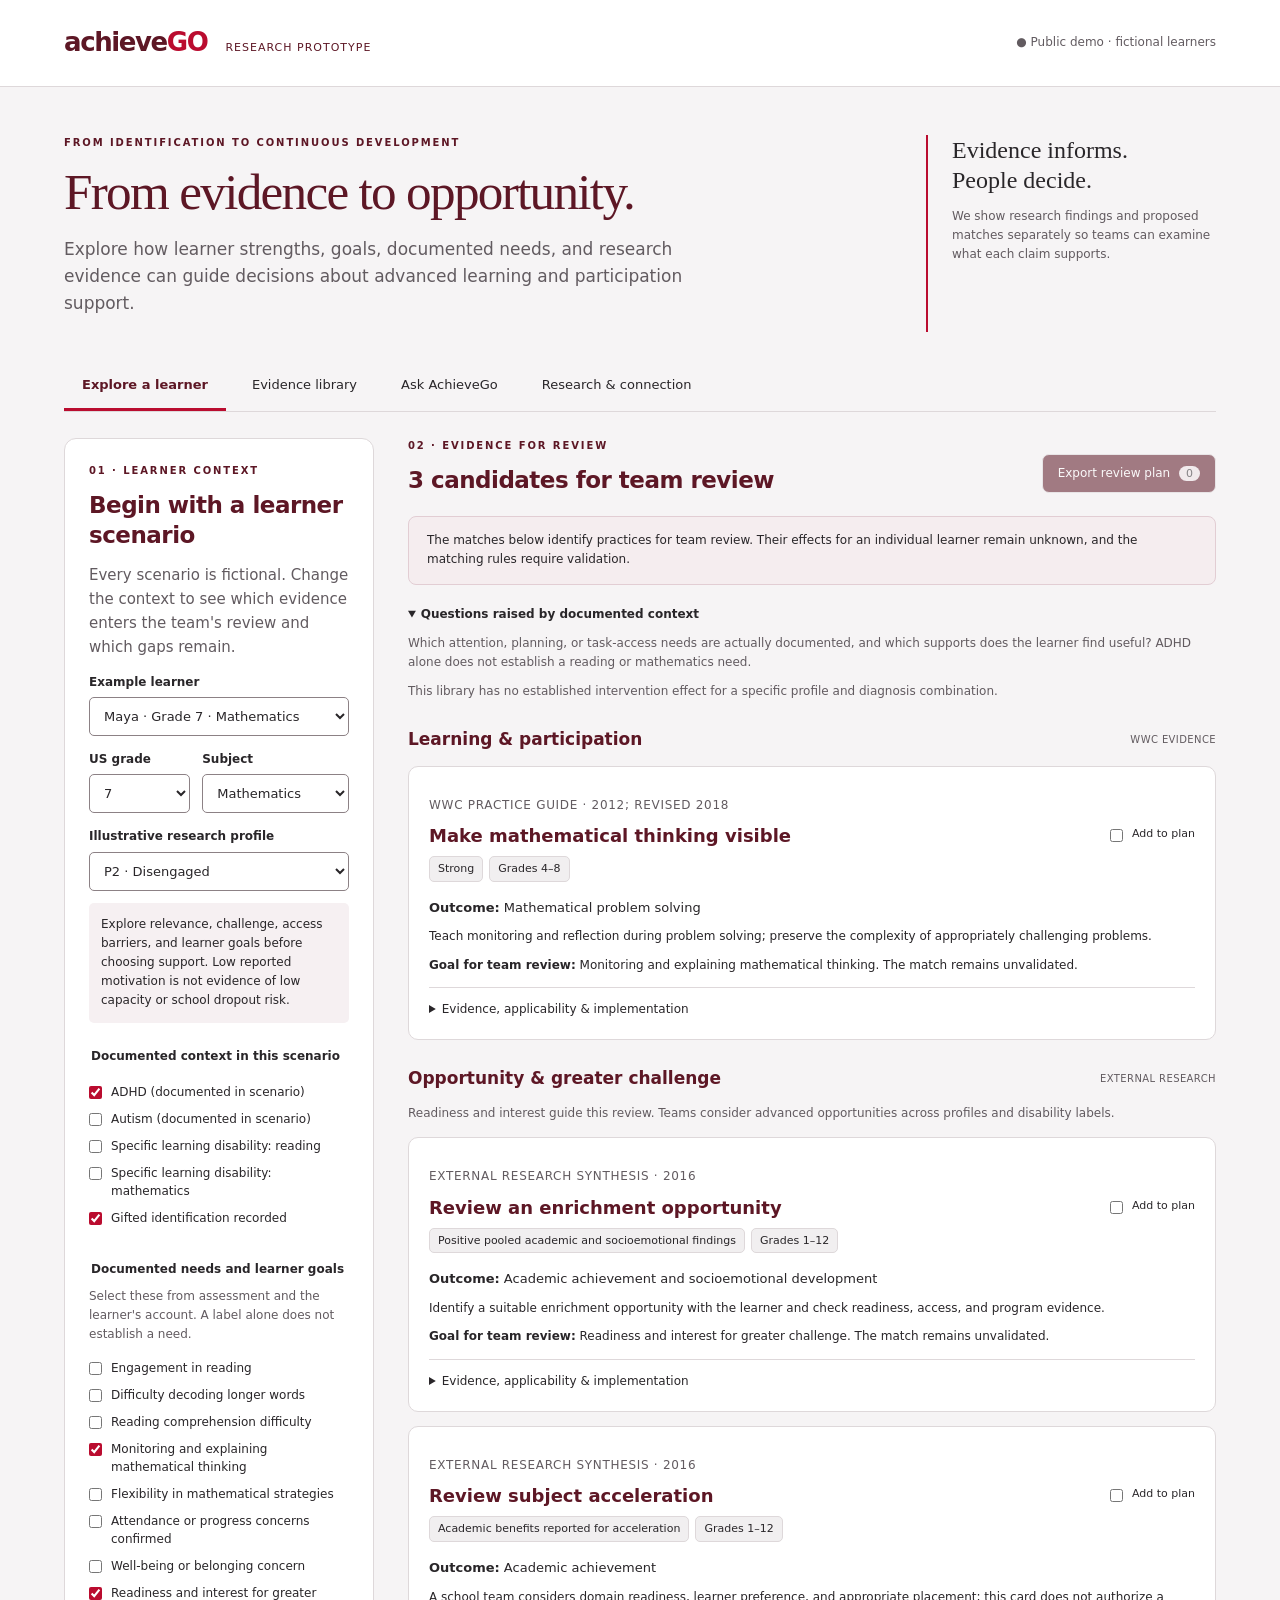
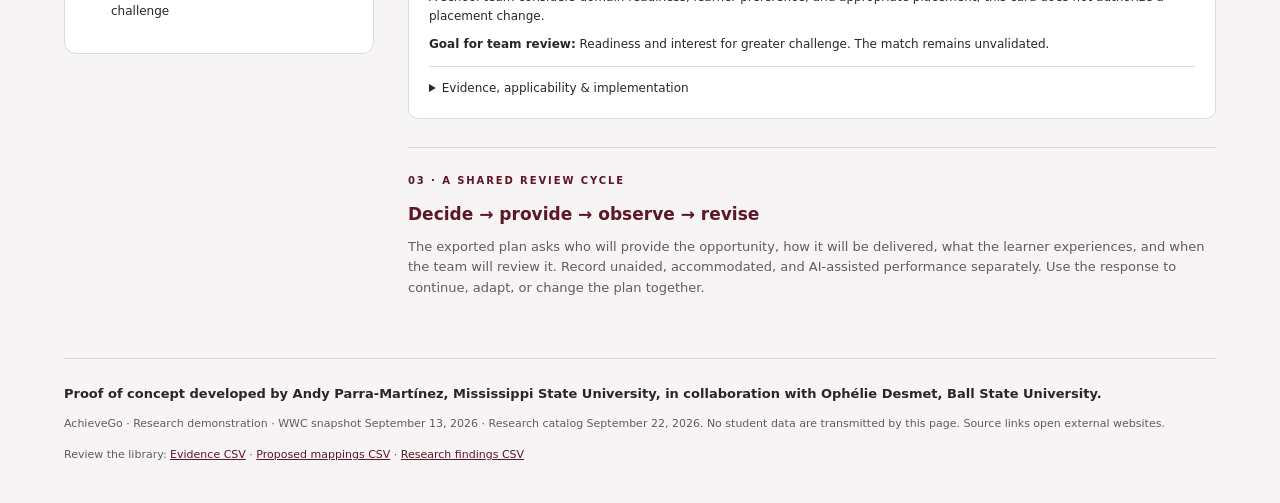
==== commit c67f91be: "Credit project collaborators and refine prototype copy" ====
--- a/index.html
+++ b/index.html
@@ -2,8 +2,8 @@
 <html lang="en">
 <head>
 <meta charset="utf-8"><meta name="viewport" content="width=device-width, initial-scale=1">
-<title>AchieveGo · Evidence into opportunity</title>
-<meta name="description" content="A synthetic demonstration connecting learner goals to traceable educational evidence.">
+<title>AchieveGo · From evidence to opportunity</title>
+<meta name="description" content="A research prototype for educator-mediated talent development using fictional learner scenarios and traceable evidence.">
 <style>/* University palette: MSU https://brand.msstate.edu/assets/index.php
    Ball State https://bsu.edu/about/administrativeoffices/marketing-communications/brand-resources/colors */
 :root {
@@ -22,45 +22,47 @@
 nav{flex-wrap:wrap}.chat-heading{display:flex;justify-content:space-between;align-items:center;gap:20px;margin-bottom:20px}.chat-mode{color:var(--msu-maroon);background:#f5edef;padding:7px 12px;white-space:normal}.chat-layout{display:grid;grid-template-columns:290px minmax(0,1fr);gap:24px}.chat-context{padding:22px;min-width:0}.chat-context-title{font-weight:650;white-space:pre-line;margin-top:18px}.chat-context hr{border:0;border-top:1px solid var(--line);margin:24px 0}.chat-context>button{font-size:12px}.chat-suggestions{display:grid;gap:8px;margin:15px 0}.chat-suggestions button{text-align:left;font-size:12px}.chat-suggestions button:hover{border-color:var(--bsu-cardinal)}.chat-method{font-size:12px;color:var(--muted)}.chat-method p{margin:12px 0}.chat-panel{min-width:0;background:white;border:1px solid var(--line);border-radius:12px;overflow:hidden;align-self:start}.chat-toolbar{display:flex;align-items:center;justify-content:space-between;gap:12px;padding:15px 20px;border-bottom:1px solid var(--line);background:#faf7f8;font-size:12px;font-weight:600}.chat-toolbar button{font-size:11px;padding:6px 9px}.chat-toolbar button:disabled{opacity:.5;cursor:default}.chat-messages{height:560px;overflow-y:auto;padding:24px;scrollbar-color:#bda7af #faf7f8}.chat-message{margin-bottom:24px;font-size:13px;overflow-wrap:anywhere}.chat-message p{margin:10px 0}.chat-message h3{font-size:20px;margin-bottom:12px}.chat-message h4{font-size:13px;color:var(--msu-maroon)}.chat-message.educator{margin-left:12%;padding:12px 18px;background:#f5edef;border-radius:10px}.message-label{font-size:10px;font-weight:750;letter-spacing:1.2px;color:var(--muted)}.chat-evidence{border:1px solid var(--line);border-left:3px solid var(--bsu-cardinal);padding:14px 16px;border-radius:6px;margin:15px 0}.chat-evidence>a{font-weight:650;font-size:14px}.chat-evidence button{font-size:11px;margin-top:10px}.chat-evidence details{font-size:12px}.chat-rating{font-size:12px;color:var(--msu-maroon);font-weight:600}.chat-applicability{font-size:12px;background:#f6f4f5;padding:8px;border-radius:4px}.chat-next-question{font-weight:600}.chat-message li{margin:10px 0}#chat-form{border-top:1px solid var(--line);padding:16px 22px}#chat-form label{margin-top:0}#chat-input{display:block;resize:vertical;min-height:85px;max-height:220px;width:100%;padding:12px;border:1px solid #8c8185;border-radius:7px;font:14px/1.5 system-ui;color:var(--ink);background:white}#chat-input:focus-visible{outline:3px solid var(--bsu-cardinal);outline-offset:2px}.chat-compose-footer{display:flex;gap:20px;align-items:center;justify-content:space-between;margin-top:12px}.chat-compose-footer p{font-size:11px;color:var(--muted);margin:0;max-width:480px}#chat-status{padding:0 22px 15px;margin:0}#chat-status:empty{display:none}@media(max-width:900px){.chat-layout{grid-template-columns:250px minmax(0,1fr)}.chat-heading{align-items:flex-start;flex-direction:column}.chat-compose-footer{align-items:flex-start;flex-direction:column;gap:12px}}@media(max-width:650px){.chat-layout{grid-template-columns:1fr}.chat-context{margin:0}.chat-suggestions{grid-template-columns:1fr 1fr}.chat-messages{height:470px;padding:18px}.chat-toolbar{padding:12px;gap:6px}.chat-toolbar>span{font-size:11px}#chat-form{padding:16px}.chat-evidence{padding:12px}.chat-message.educator{margin-left:5%}}
 
 .research-heading{margin-top:2rem;align-items:start}.research-heading select{min-width:0;width:100%}.research-card{overflow-wrap:anywhere}.research-card li{margin-bottom:1.2rem}.research-heading>div{min-width:0}
+
+footer .credits{font-size:13px;color:var(--ink);margin-bottom:10px}
 </style>
 </head>
 <body>
-<header><a class="brand" href="#">achieve<span>GO</span><i>research prototype</i></a><span class="local">● Local · synthetic learners</span></header>
+<header><a class="brand" href="#">achieve<span>GO</span><i>research prototype</i></a><span class="local">● Public demo · fictional learners</span></header>
 <main>
-<div class="hero"><div><p class="eyebrow">FROM IDENTIFICATION TO CONTINUOUS DEVELOPMENT</p><h1>Evidence into opportunity.</h1><p class="intro">Explore how learner profiles, documented needs, and research can inform a shared plan for support and challenge.</p></div><div class="hero-note"><strong>Evidence informs.<br>People decide.</strong><p>Published findings and proposed learner matches stay visible as separate claims.</p></div></div>
+<div class="hero"><div><p class="eyebrow">FROM IDENTIFICATION TO CONTINUOUS DEVELOPMENT</p><h1>From evidence to opportunity.</h1><p class="intro">Explore how learner strengths, goals, documented needs, and research evidence can guide decisions about advanced learning and participation support.</p></div><div class="hero-note"><strong>Evidence informs.<br>People decide.</strong><p>We show research findings and proposed matches separately so teams can examine what each claim supports.</p></div></div>
 <nav aria-label="Views"><button id="workspace-tab" class="active" aria-pressed="true">Explore a learner</button><button id="library-tab" aria-pressed="false">Evidence library</button><button id="chat-tab" aria-pressed="false">Ask AchieveGo</button><button id="about-tab" aria-pressed="false">Research & connection</button></nav>
 <section id="workspace-view">
 <div class="workspace"><aside>
-<p class="eyebrow">01 · LEARNER CONTEXT</p><h2>A scenario to explore</h2><p class="muted">All names and combinations are fictional. Change the scenario to inspect the matching rules.</p>
+<p class="eyebrow">01 · LEARNER CONTEXT</p><h2>Begin with a learner scenario</h2><p class="muted">Every scenario is fictional. Change the context to see which evidence enters the team's review and which gaps remain.</p>
 <label for="preset">Example learner</label><select id="preset"></select>
 <div class="two"><div><label for="grade">US grade</label><select id="grade"></select></div><div><label for="subject">Subject</label><select id="subject"><option value="math">Mathematics</option><option value="literacy">Literacy</option><option value="any">General / school</option></select></div></div>
 <label for="profile">Illustrative research profile</label><select id="profile"></select>
 <p id="profile-question" class="context-note"></p>
 <fieldset><legend>Documented context in this scenario</legend><div id="labels"></div><label class="check"><input type="checkbox" id="gifted">Gifted identification recorded</label></fieldset>
-<fieldset><legend>Confirmed needs & goals</legend><p class="muted small">Select based on assessment and learner input. Labels do not select these for you.</p><div id="needs"></div></fieldset>
+<fieldset><legend>Documented needs and learner goals</legend><p class="muted small">Select these from assessment and the learner's account. A label alone does not establish a need.</p><div id="needs"></div></fieldset>
 </aside><div class="results">
 <div class="results-head"><div><p class="eyebrow">02 · EVIDENCE FOR REVIEW</p><h2 id="result-title">Possible next steps</h2></div><button id="export" class="primary">Export review plan <span id="selected-count">0</span></button></div>
-<div class="notice">A matching goal is a reason to review an intervention, not proof it will work for this learner. Every match below is a proposed rule awaiting validation.</div>
+<div class="notice">The matches below identify practices for team review. Their effects for an individual learner remain unknown, and the matching rules require validation.</div>
 <div id="questions"></div><div id="gaps" aria-live="polite"></div>
 <section><div class="section-label"><h3>Learning & participation</h3><span>WWC evidence</span></div><div id="support-cards"></div></section>
-<section><div class="section-label"><h3>Opportunity & greater challenge</h3><span>External research</span></div><p class="muted small">Readiness and interest guide this review. A profile or disability label never removes these options.</p><div id="opportunity-cards"></div></section>
+<section><div class="section-label"><h3>Opportunity & greater challenge</h3><span>External research</span></div><p class="muted small">Readiness and interest guide this review. Teams consider advanced opportunities across profiles and disability labels.</p><div id="opportunity-cards"></div></section>
 <details id="related-wrap"><summary>Related outcomes and limits</summary><div id="related-cards"></div></details>
-<div class="cycle"><p class="eyebrow">03 · A SHARED REVIEW CYCLE</p><h3>Choose → implement → observe → reconsider</h3><p>The exported plan includes fields for an owner, baseline, delivery, learner feedback, and review date. Record unaided, accommodated, and AI-assisted performance separately. Decide together whether to continue, adapt, or change the opportunity.</p></div>
+<div class="cycle"><p class="eyebrow">03 · A SHARED REVIEW CYCLE</p><h3>Decide → provide → observe → revise</h3><p>The exported plan asks who will provide the opportunity, how it will be delivered, what the learner experiences, and when the team will review it. Record unaided, accommodated, and AI-assisted performance separately. Use the response to continue, adapt, or change the plan together.</p></div>
 </div></div>
 </section>
 <section id="chat-view" hidden>
-<div class="chat-heading"><div><p class="eyebrow">EVIDENCE FOR EDUCATOR DECISIONS</p><h2>Ask AchieveGo</h2><p class="muted">Explore the 12 curated planning records. The additional research catalog is available in Evidence library; it is not yet part of chatbot retrieval.</p></div><span class="badge chat-mode">Local evidence demo · no AI provider connected</span></div>
-<div class="chat-layout"><aside class="chat-context"><p class="eyebrow">CONTEXT YOU CHOOSE</p><h3>A shared starting point</h3><label class="check"><input type="checkbox" id="chat-use-context" checked>Include the selected fictional scenario</label><div id="chat-context-preview"></div><button id="chat-edit-context" type="button">Change learner context</button><hr><h3>Try a focused question</h3><div class="chat-suggestions"><button type="button" data-chat-task="explain">Explain the options</button><button type="button" data-chat-task="compare">Compare approaches</button><button type="button" data-chat-task="assess">What should I assess?</button><button type="button" data-chat-task="plan">Draft a review sequence</button><button type="button" data-chat-task="monitor">What should I monitor?</button></div><details class="chat-method"><summary>About this demo</summary><p>Responses combine indexed evidence with authored templates. Questions stay in this browser. This is not a live Anthropic or DeepSeek conversation.</p><p>The versioned system prompt is prepared for the future authenticated backend. Selected-user login and provider connections will be added with Supabase.</p><p id="chat-index-status"></p></details></aside>
-<div class="chat-panel"><div class="chat-toolbar"><span>Educator workspace</span><div><button id="chat-export" type="button" disabled>Export conversation</button><button id="chat-clear" type="button">Clear</button></div></div><div id="chat-messages" class="chat-messages" role="log" aria-label="Conversation" aria-live="polite" aria-relevant="additions"></div><form id="chat-form"><label for="chat-input">Your question</label><textarea id="chat-input" rows="3" maxlength="1200" placeholder="For example: What evidence supports mathematical reflection in grade 7?" aria-describedby="chat-input-help"></textarea><div class="chat-compose-footer"><p id="chat-input-help">Use fictional examples. Do not enter identifying student information. Nothing is sent to an AI provider in this demo.</p><button class="primary" type="submit" id="chat-send">Ask AchieveGo</button></div></form><p id="chat-status" class="small muted" role="status"></p></div></div>
+<div class="chat-heading"><div><p class="eyebrow">EVIDENCE FOR EDUCATOR DECISIONS</p><h2>Ask AchieveGo</h2><p class="muted">This tool searches 12 curated planning records. The Evidence library also contains research publications awaiting independent review; they are not yet part of chatbot retrieval.</p></div><span class="badge chat-mode">Local evidence demo · no AI provider connected</span></div>
+<div class="chat-layout"><aside class="chat-context"><p class="eyebrow">CONTEXT YOU CHOOSE</p><h3>A shared starting point</h3><label class="check"><input type="checkbox" id="chat-use-context" checked>Include the selected fictional scenario</label><div id="chat-context-preview"></div><button id="chat-edit-context" type="button">Change learner context</button><hr><h3>Questions to explore</h3><div class="chat-suggestions"><button type="button" data-chat-task="explain">Explain the options</button><button type="button" data-chat-task="compare">Compare approaches</button><button type="button" data-chat-task="assess">What should I assess?</button><button type="button" data-chat-task="plan">Draft a review sequence</button><button type="button" data-chat-task="monitor">What should I monitor?</button></div><details class="chat-method"><summary>How this demo works</summary><p>Responses draw on a local evidence index and authored templates. Questions remain in this browser; no AI provider receives them.</p><p>Provider-connected assistance and selected-user login are planned for a later version. This demonstration does not generate a diagnosis or assign an intervention.</p><p id="chat-index-status"></p></details></aside>
+<div class="chat-panel"><div class="chat-toolbar"><span>Educator workspace</span><div><button id="chat-export" type="button" disabled>Export conversation</button><button id="chat-clear" type="button">Clear</button></div></div><div id="chat-messages" class="chat-messages" role="log" aria-label="Conversation" aria-live="polite" aria-relevant="additions"></div><form id="chat-form"><label for="chat-input">Your question</label><textarea id="chat-input" rows="3" maxlength="1200" placeholder="For example: What evidence supports mathematical reflection in grade 7?" aria-describedby="chat-input-help"></textarea><div class="chat-compose-footer"><p id="chat-input-help">Use fictional examples and leave out identifying student information. Questions stay in this browser.</p><button class="primary" type="submit" id="chat-send">Ask AchieveGo</button></div></form><p id="chat-status" class="small muted" role="status"></p></div></div>
 </section>
-<section id="library-view" hidden><div class="library-heading"><div><p class="eyebrow">A CURATED STARTING POINT</p><h2>Trace the evidence.</h2><p id="evidence-counts"></p></div><label>Find evidence<input id="search" type="search" placeholder="Outcome, program, source…"></label></div><p class="notice">Practice-guide evidence levels, intervention effectiveness ratings, and ESSA tiers answer different questions. They are not converted into a single score. Negative or uncertain findings remain in the library.</p><h3>Curated planning records</h3><div id="all-cards" class="library-grid"></div>
-<div class="library-heading research-heading"><div><p class="eyebrow">RESEARCH FOR REVIEW</p><h3>Reviews, meta-analyses & trials</h3><p>Initial extractions awaiting independent review. These findings are research context; they do not create new learner recommendations. The two existing gifted-education sources also appear here.</p></div><label for="research-type">Research type<select id="research-type"><option value="all">All research</option><option value="meta_analysis">Meta-analysis</option><option value="systematic_review">Systematic review</option><option value="randomized_controlled_trial">Randomized controlled trial</option></select></label></div>
+<section id="library-view" hidden><div class="library-heading"><div><p class="eyebrow">A CURATED STARTING POINT</p><h2>Trace the evidence.</h2><p id="evidence-counts"></p></div><label>Find evidence<input id="search" type="search" placeholder="Outcome, program, source…"></label></div><p class="notice">Practice-guide evidence levels, intervention effectiveness ratings, and ESSA tiers describe different kinds of evidence. We retain each source's framework and show negative or uncertain findings alongside positive ones.</p><h3>Curated planning records</h3><div id="all-cards" class="library-grid"></div>
+<div class="library-heading research-heading"><div><p class="eyebrow">RESEARCH FOR REVIEW</p><h3>Reviews, meta-analyses & trials</h3><p>These initial extractions await independent appraisal. They inform research review and do not automatically become recommendations for a learner. Two gifted-education syntheses also appear in the planning library.</p></div><label for="research-type">Research type<select id="research-type"><option value="all">All research</option><option value="meta_analysis">Meta-analysis</option><option value="systematic_review">Systematic review</option><option value="randomized_controlled_trial">Randomized controlled trial</option></select></label></div>
 <p id="research-count" role="status"></p><div id="research-cards" class="library-grid"></div></section>
-<section id="about-view" hidden><div class="about-grid"><article><p class="eyebrow">WHAT WE HAVE</p><h2>A descriptive foundation</h2><p>The existing LPA describes 48,789 students across 108 Dutch schools using three ability and three psychosocial indicators. The main profile differences concern motivation and well-being.</p><div id="profile-table"></div><p class="muted">These are group means in standardized units, not diagnostic cutoffs. The demo selects profiles; it does not classify students or establish transfer to US learners.</p></article><article><p class="eyebrow">A CONNECTION WE TESTED</p><h2>Real WWC data, retained locally</h2><div id="snapshot"></div><p>The download is an observed WWC website interface, not a guaranteed public API. Practice-guide recommendations are curated separately. Source publication dates are retained even when a download is new.</p><a href="https://ies.ed.gov/ncee/wwc/StudyFindings" target="_blank" rel="noopener">Open the official WWC export page ↗</a></article><article><p class="eyebrow">WHAT STILL NEEDS VALIDATION</p><h2>The matching layer</h2><p>No study in this starter set establishes that a particular AchieveGo profile combined with a diagnostic label responds best to a particular intervention. School and specialist teams need to review evidence applicability, delivery, and learner goals.</p><p>This prototype uses transparent rules. It does not use an LLM, administer a diagnosis, or learn treatment effects from the LPA.</p></article><article><p class="eyebrow">A TEAM BUILDS THE NEXT VERSION</p><h2>Research into practice</h2><p>Researchers appraise evidence and test matching. Educators and specialists specify implementation. Learners and families define priorities and access needs. Engineers maintain provenance, interfaces, and reliable retrieval.</p><p>Next: independent evidence review, usability sessions, then a prospective study separating the value of access to evidence from the added value of profile-informed matching.</p></article></div></section>
-<footer><p>AchieveGo · Research demonstration · WWC snapshot September 13, 2026 · Research catalog September 22, 2026 · No student data are transmitted by this page. Source links open external websites.</p><p>Review the library: <a href="data/evidence_library.csv" download>Evidence CSV</a> · <a href="data/proposed_mappings.csv" download>Proposed mappings CSV</a> · <a href="data/research_findings.csv" download>Research findings CSV</a></p></footer>
+<section id="about-view" hidden><div class="about-grid"><article><p class="eyebrow">DESCRIPTIVE RESEARCH</p><h2>Profiles as one source of information</h2><p>Our latent profile analysis describes 48,789 students across 108 Dutch schools using three reasoning and three psychosocial indicators. Motivation and well-being distinguish the profiles more than the reasoning measures in this sample.</p><div id="profile-table"></div><p class="muted">The table reports group means in standardized units. These patterns do not diagnose or classify individual students, and their usefulness in US settings remains untested.</p></article><article><p class="eyebrow">EVIDENCE PROVENANCE</p><h2>A retained WWC snapshot</h2><div id="snapshot"></div><p>We retained a WWC website export with its retrieval date and source identifiers. The export route may change, so practice-guide recommendations are curated separately and retain their original publication dates.</p><a href="https://ies.ed.gov/ncee/wwc/StudyFindings" target="_blank" rel="noopener">Open the official WWC export page ↗</a></article><article><p class="eyebrow">THE UNTESTED MATCH</p><h2>From evidence to a learner's plan</h2><p>The starter library does not establish that a particular profile and diagnosis combination responds best to a specific intervention. Educators and specialists must examine applicability, feasible delivery, and the learner's goals before selecting an option.</p><p>Inspectable rules organize this review. The prototype does not diagnose students or estimate individual treatment effects.</p></article><article><p class="eyebrow">SHARED DEVELOPMENT</p><h2>Research into practice</h2><p>Researchers appraise evidence and test matching hypotheses. Educators and specialists determine what schools can deliver. Learners and families identify goals and access barriers. Engineers make sources, decisions, and revisions traceable.</p><p>The next studies should examine usability, evidence appraisal, and whether access to the library or profile-informed planning improves decisions and outcomes.</p></article></div></section>
+<footer><p class="credits"><strong>Proof of concept developed by Andy Parra-Martínez, Mississippi State University, in collaboration with Ophélie Desmet, Ball State University.</strong></p><p>AchieveGo · Research demonstration · WWC snapshot September 13, 2026 · Research catalog September 22, 2026. No student data are transmitted by this page. Source links open external websites.</p><p>Review the library: <a href="data/evidence_library.csv" download>Evidence CSV</a> · <a href="data/proposed_mappings.csv" download>Proposed mappings CSV</a> · <a href="data/research_findings.csv" download>Research findings CSV</a></p></footer>
 </main>
-<script id="library-data" type="application/json">{"version": "0.1.0", "date": "2026-09-13", "status": "Synthetic demonstration; expert curation and matching validation pending", "sources": {"pg8": {"title": "Improving Adolescent Literacy", "url": "https://ies.ed.gov/ncee/wwc/PracticeGuide/8", "year": "2008", "kind": "WWC practice guide", "checked": "2026-09-13", "curation_status": "Prototype extraction; independent review pending"}, "pg16": {"title": "Improving Mathematical Problem Solving in Grades 4 Through 8", "url": "https://ies.ed.gov/ncee/wwc/PracticeGuide/16", "year": "2012; revised 2018", "kind": "WWC practice guide", "checked": "2026-09-13", "curation_status": "Prototype extraction; independent review pending"}, "pg24": {"title": "Preventing Dropout in Secondary Schools", "url": "https://ies.ed.gov/ncee/wwc/PracticeGuide/24", "year": "2017", "kind": "WWC practice guide", "checked": "2026-09-13", "curation_status": "Prototype extraction; independent review pending"}, "pg29": {"title": "Providing Reading Interventions for Students in Grades 4–9", "url": "https://ies.ed.gov/ncee/wwc/PracticeGuide/29", "year": "2022", "kind": "WWC practice guide", "checked": "2026-09-13", "curation_status": "Prototype extraction; independent review pending"}, "cc": {"title": "Check & Connect — Dropout Prevention", "url": "https://ies.ed.gov/ncee/wwc/EvidenceSnapshot/78", "year": "2015", "kind": "WWC intervention report", "checked": "2026-09-13", "curation_status": "Prototype extraction; independent review pending"}, "kim": {"title": "Kim (2016), A Meta-Analysis of the Effects of Enrichment Programs on Gifted Students", "url": "https://doi.org/10.1177/0016986216630607", "year": "2016", "kind": "External research synthesis", "checked": "2026-09-13", "curation_status": "Prototype extraction; independent review pending"}, "accel": {"title": "Steenbergen-Hu, Makel, & Olszewski-Kubilius (2016), What One Hundred Years of Research Says About the Effects of Ability Grouping and Acceleration on K–12 Students’ Academic Achievement", "url": "https://doi.org/10.3102/0034654316675417", "year": "2016", "kind": "External research synthesis", "checked": "2026-09-13", "curation_status": "Prototype extraction; independent review pending"}}, "needs": {"reading_engagement": "Engagement in reading", "decoding": "Difficulty decoding longer words", "comprehension": "Reading comprehension difficulty", "math_reflection": "Monitoring and explaining mathematical thinking", "math_strategies": "Flexibility in mathematical strategies", "offtrack": "Attendance or progress concerns confirmed", "wellbeing": "Well-being or belonging concern", "advanced": "Readiness and interest for greater challenge"}, "labels": {"adhd": {"name": "ADHD (documented in scenario)", "question": "Which attention, planning, or task-access needs are actually documented, and which supports does the learner find useful? ADHD alone does not establish a reading or mathematics need."}, "autism": {"name": "Autism (documented in scenario)", "question": "Ask about communication, sensory access, predictability, interests, and preferred participation. Do not assume low ability, poor motivation, or the same support needs for every autistic learner."}, "sld_reading": {"name": "Specific learning disability: reading", "question": "Confirm the reading component involved and review the existing specialist assessment. A reading disability does not establish difficulty in mathematics or limit advanced content access."}, "sld_math": {"name": "Specific learning disability: mathematics", "question": "Confirm the mathematics difficulty and existing specialist supports. General problem-solving guidance is not evidence of a dyscalculia-specific treatment effect."}}, "profiles": {"P1": {"name": "P1 · Distressed", "share": "7.7%", "question": "Explore school well-being, belonging, and context with the learner. The profile is not a clinical diagnosis; address identified concerns alongside appropriate intellectual challenge.", "group_means": {"Verbal ability": -0.062, "Numerical ability": -0.176, "Figural ability": -0.174, "School motivation": -0.963, "School well-being": -2.385, "Self-perception": -0.73}}, "P2": {"name": "P2 · Disengaged", "share": "14.3%", "question": "Explore relevance, challenge, access barriers, and learner goals before choosing support. Low reported motivation is not evidence of low capacity or school dropout risk.", "group_means": {"Verbal ability": 0.049, "Numerical ability": -0.059, "Figural ability": -0.075, "School motivation": -1.626, "School well-being": -0.4, "Self-perception": -0.25}}, "P3": {"name": "P3 · Typical", "share": "78.0%", "question": "Ask about current strengths and unmet needs; a typical group pattern does not rule out disability, advanced readiness, or a need for support.", "group_means": {"Verbal ability": -0.002, "Numerical ability": 0.028, "Figural ability": 0.034, "School motivation": 0.385, "School well-being": 0.301, "Self-perception": 0.114}}, "unknown": {"name": "Unassigned / uncertain", "share": null, "question": "No profile assignment is needed to review a documented learning goal. Establish context before interpreting any profile."}}, "presets": [{"id": "maya", "name": "Maya · Grade 7 · Mathematics", "profile": "P2", "grade": 7, "subject": "math", "labels": ["adhd"], "gifted": true, "needs": ["math_reflection", "advanced"]}, {"id": "noor", "name": "Noor · Grade 7 · Well-being & challenge", "profile": "P1", "grade": 7, "subject": "math", "labels": ["autism"], "gifted": true, "needs": ["wellbeing", "advanced"]}, {"id": "sam", "name": "Sam · Grade 8 · Reading", "profile": "P2", "grade": 8, "subject": "literacy", "labels": ["sld_reading"], "gifted": true, "needs": ["decoding", "reading_engagement", "advanced"]}, {"id": "jordan", "name": "Jordan · Grade 10 · School participation", "profile": "P2", "grade": 10, "subject": "any", "labels": ["sld_reading"], "gifted": false, "needs": ["offtrack"]}, {"id": "alex", "name": "Alex · Grade 7 · Mathematical strategies", "profile": "P3", "grade": 7, "subject": "math", "labels": [], "gifted": false, "needs": ["math_strategies"]}], "evidence_records": [{"id": "literacy-engagement", "title": "Build engagement in reading", "source_id": "pg8", "locator": "Recommendation 4", "grade_min": 5, "grade_max": 12, "grade_basis": "Guide target grades", "subject": "literacy", "lane": "support", "rating": "Moderate", "rating_framework": "WWC practice-guide recommendation evidence", "outcome": "Adolescent literacy", "population": "Students in grades 5–12; literacy instruction", "implementation": "Review the guide with the teacher; plan meaningful reading choices and engagement supports without lowering text challenge.", "monitor": "Reading engagement alongside an appropriate reading outcome.", "limitations": "Evidence concerns literacy; it does not establish treatment of general distress or ADHD.", "exact_profile_diagnosis_effect": "Not established in this curated record"}, {"id": "math-reflection", "title": "Make mathematical thinking visible", "source_id": "pg16", "locator": "Recommendation 2", "grade_min": 4, "grade_max": 8, "grade_basis": "Guide target grades", "subject": "math", "lane": "support", "rating": "Strong", "rating_framework": "WWC practice-guide recommendation evidence", "outcome": "Mathematical problem solving", "population": "Students in grades 4–8", "implementation": "Teach monitoring and reflection during problem solving; preserve the complexity of appropriately challenging problems.", "monitor": "Independent explanations, error checking, and transfer to new problems.", "limitations": "General instructional evidence; no established P1/P2 or diagnosis-specific effect.", "exact_profile_diagnosis_effect": "Not established in this curated record"}, {"id": "math-strategies", "title": "Compare mathematical strategies", "source_id": "pg16", "locator": "Recommendation 4", "grade_min": 4, "grade_max": 8, "grade_basis": "Guide target grades", "subject": "math", "lane": "support", "rating": "Moderate", "rating_framework": "WWC practice-guide recommendation evidence", "outcome": "Mathematical problem solving", "population": "Students in grades 4–8", "implementation": "Plan teacher-guided comparison of approaches to the same problem.", "monitor": "Flexible strategy use and explanations on new problems.", "limitations": "This is a guide recommendation, not an evaluated AchieveGo-generated lesson.", "exact_profile_diagnosis_effect": "Not established in this curated record"}, {"id": "dropout-monitor", "title": "Review attendance and progress indicators", "source_id": "pg24", "locator": "Recommendation 1", "grade_min": 6, "grade_max": 12, "grade_basis": "Guide target grades", "subject": "any", "lane": "support", "rating": "Minimal", "rating_framework": "WWC practice-guide recommendation evidence", "outcome": "Identifying and responding to risk of dropout", "population": "Secondary students; school monitoring systems", "implementation": "Agree who reviews attendance, behavior, and academic indicators and how concerns trigger coordinated support.", "monitor": "Attendance and progress, with an agreed review date.", "limitations": "Minimal is the source evidence level. Monitoring alone is not proof of improved completion; low motivation alone is not dropout risk.", "exact_profile_diagnosis_effect": "Not established in this curated record"}, {"id": "dropout-support", "title": "Coordinate individualized school support", "source_id": "pg24", "locator": "Recommendation 2", "grade_min": 6, "grade_max": 12, "grade_basis": "Guide target grades", "subject": "any", "lane": "support", "rating": "Moderate", "rating_framework": "WWC practice-guide recommendation evidence", "outcome": "Dropout prevention", "population": "Students identified as off track for graduation", "implementation": "School team reviews intensive individualized support described in the guide; confirm staffing and delivery requirements.", "monitor": "Attendance, course progress, and the learner’s experience of support.", "limitations": "Not a mental-health treatment recommendation or a validated profile-specific assignment.", "exact_profile_diagnosis_effect": "Not established in this curated record"}, {"id": "reading-decoding", "title": "Target the documented decoding difficulty", "source_id": "pg29", "locator": "Recommendation 1", "grade_min": 4, "grade_max": 9, "grade_basis": "Guide target grades", "subject": "literacy", "lane": "support", "rating": "Strong", "rating_framework": "WWC practice-guide recommendation evidence", "outcome": "Reading intervention: decoding", "population": "Students requiring reading intervention in grades 4–9", "implementation": "A qualified educator reviews explicit instruction for decoding complex words; maintain access to advanced ideas through suitable supports.", "monitor": "Word reading and transfer to connected text.", "limitations": "A diagnostic label alone does not specify the decoding need or establish benefit for a gifted subgroup.", "exact_profile_diagnosis_effect": "Not established in this curated record"}, {"id": "reading-comprehension", "title": "Teach a routine for understanding text", "source_id": "pg29", "locator": "Recommendation 3", "grade_min": 4, "grade_max": 9, "grade_basis": "Guide target grades", "subject": "literacy", "lane": "support", "rating": "Strong", "rating_framework": "WWC practice-guide recommendation evidence", "outcome": "Reading intervention: comprehension", "population": "Students requiring reading intervention in grades 4–9", "implementation": "Review the guide’s comprehension practices and select instruction informed by assessment.", "monitor": "Comprehension on new texts, with assistance conditions recorded.", "limitations": "The guide’s evidence level does not validate AI-created instructional materials.", "exact_profile_diagnosis_effect": "Not established in this curated record"}, {"id": "cc-stay", "title": "Check & Connect · staying in school", "source_id": "cc", "locator": "Dropout Prevention, protocol 3.0; Staying in School", "grade_min": 9, "grade_max": 12, "grade_basis": "Outcome-specific grades from the evidence snapshot", "subject": "any", "lane": "support", "rating": "Positive Effects", "rating_framework": "WWC intervention-report effectiveness", "outcome": "Staying in School", "population": "High school students with learning, behavioral, or emotional disabilities in the reviewed evidence", "implementation": "A sustained program of mentoring, monitoring, and coordinated support. Confirm program training, staffing, and fidelity requirements; a brief check-in is not the studied program.", "monitor": "Track the stated outcome; keep graduation, school retention, and course progression distinct.", "limitations": "No validated effect for AchieveGo profiles, giftedness, or each diagnostic subgroup. Sample overlap requires team review. No discernible effects does not prove equivalence or benefit.", "exact_profile_diagnosis_effect": "Not established in this curated record", "essa_tier": "Tier 3", "essa_basis": "Outcome table on EvidenceSnapshot/78; a separate framework from effectiveness", "wwc_intervention_id": "312", "protocol": "Dropout Prevention", "protocol_version": "3.0", "num_studies_meeting": 2, "snapshot": "20260913T203009Z-4af307708b", "source_discrepancy": null}, {"id": "cc-progress", "title": "Check & Connect · progressing in school", "source_id": "cc", "locator": "Dropout Prevention, protocol 3.0; Progressing in school", "grade_min": 9, "grade_max": 9, "grade_basis": "Outcome-specific grades from the evidence snapshot", "subject": "any", "lane": "support", "rating": "Potentially Positive Effects", "rating_framework": "WWC intervention-report effectiveness", "outcome": "Progressing in school", "population": "High school students with learning, behavioral, or emotional disabilities in the reviewed evidence", "implementation": "A sustained program of mentoring, monitoring, and coordinated support. Confirm program training, staffing, and fidelity requirements; a brief check-in is not the studied program.", "monitor": "Track the stated outcome; keep graduation, school retention, and course progression distinct.", "limitations": "No validated effect for AchieveGo profiles, giftedness, or each diagnostic subgroup. Sample overlap requires team review. No discernible effects does not prove equivalence or benefit.", "exact_profile_diagnosis_effect": "Not established in this curated record", "essa_tier": "Tier 3", "essa_basis": "Outcome table on EvidenceSnapshot/78; a separate framework from effectiveness", "wwc_intervention_id": "312", "protocol": "Dropout Prevention", "protocol_version": "3.0", "num_studies_meeting": 1, "snapshot": "20260913T203009Z-4af307708b", "source_discrepancy": "Bulk report flags grades 9–12; snapshot outcome table lists grade 9. Conservative grade-9 gate used; expert reconciliation pending."}, {"id": "cc-complete", "title": "Check & Connect · completing school", "source_id": "cc", "locator": "Dropout Prevention, protocol 3.0; Completing school", "grade_min": 9, "grade_max": 12, "grade_basis": "Outcome-specific grades from the evidence snapshot", "subject": "any", "lane": "support", "rating": "No Discernible Effects", "rating_framework": "WWC intervention-report effectiveness", "outcome": "Completing school", "population": "High school students with learning, behavioral, or emotional disabilities in the reviewed evidence", "implementation": "A sustained program of mentoring, monitoring, and coordinated support. Confirm program training, staffing, and fidelity requirements; a brief check-in is not the studied program.", "monitor": "Track the stated outcome; keep graduation, school retention, and course progression distinct.", "limitations": "No validated effect for AchieveGo profiles, giftedness, or each diagnostic subgroup. Sample overlap requires team review. No discernible effects does not prove equivalence or benefit.", "exact_profile_diagnosis_effect": "Not established in this curated record", "essa_tier": null, "essa_basis": "Outcome table on EvidenceSnapshot/78; a separate framework from effectiveness", "wwc_intervention_id": "312", "protocol": "Dropout Prevention", "protocol_version": "3.0", "num_studies_meeting": 1, "snapshot": "20260913T203009Z-4af307708b", "source_discrepancy": null}, {"id": "enrichment", "title": "Review an enrichment opportunity", "source_id": "kim", "locator": "Research synthesis; program selection still required", "grade_min": 1, "grade_max": 12, "grade_basis": "Prototype browsing range 1–12; not verified coverage of every grade in the synthesis. Review program- and age-specific evidence before use", "subject": "any", "lane": "opportunity", "rating": "Positive pooled academic and socioemotional findings", "rating_framework": "External synthesis; no WWC rating", "outcome": "Academic achievement and socioemotional development", "population": "Gifted students in varied enrichment programs", "implementation": "Identify a suitable enrichment opportunity with the learner and check readiness, access, and program evidence.", "monitor": "Domain growth, engagement, and learner-defined goals.", "limitations": "Synthesis-level evidence is not evidence for any specific local project or AI-generated enrichment. Applicability by age, diagnosis, and program requires review; not a treatment for distress.", "exact_profile_diagnosis_effect": "Not established in this curated record"}, {"id": "acceleration", "title": "Review subject acceleration", "source_id": "accel", "locator": "Acceleration findings of the second-order meta-analysis", "grade_min": 1, "grade_max": 12, "grade_basis": "Review scope; inspect individual studies", "subject": "any", "lane": "opportunity", "rating": "Academic benefits reported for acceleration", "rating_framework": "External synthesis; no WWC rating", "outcome": "Academic achievement", "population": "K–12; acceleration evidence for advanced learners", "implementation": "A school team considers domain readiness, learner preference, and appropriate placement; this card does not authorize a placement change.", "monitor": "Domain mastery, transition experience, and sustained access to supports.", "limitations": "Readiness for enrichment does not establish readiness for acceleration. Effects depend on comparison group and implementation; no validated profile-by-diagnosis allocation rule.", "exact_profile_diagnosis_effect": "Not established in this curated record"}], "mapping_rules": [{"id": "map-literacy-engagement", "evidence_id": "literacy-engagement", "needs_any": ["reading_engagement"], "status": "Proposed; not validated", "rationale": "Consider because the learner has a confirmed goal concerning engagement in reading. Grade and subject must also fit. Profile and diagnosis do not establish a differential treatment effect."}, {"id": "map-math-reflection", "evidence_id": "math-reflection", "needs_any": ["math_reflection"], "status": "Proposed; not validated", "rationale": "Consider because the learner has a confirmed goal concerning monitoring and explaining mathematical thinking. Grade and subject must also fit. Profile and diagnosis do not establish a differential treatment effect."}, {"id": "map-math-strategies", "evidence_id": "math-strategies", "needs_any": ["math_strategies"], "status": "Proposed; not validated", "rationale": "Consider because the learner has a confirmed goal concerning flexibility in mathematical strategies. Grade and subject must also fit. Profile and diagnosis do not establish a differential treatment effect."}, {"id": "map-dropout-monitor", "evidence_id": "dropout-monitor", "needs_any": ["offtrack"], "status": "Proposed; not validated", "rationale": "Consider because the learner has a confirmed goal concerning attendance or progress concerns confirmed. Grade and subject must also fit. Profile and diagnosis do not establish a differential treatment effect."}, {"id": "map-dropout-support", "evidence_id": "dropout-support", "needs_any": ["offtrack"], "status": "Proposed; not validated", "rationale": "Consider because the learner has a confirmed goal concerning attendance or progress concerns confirmed. Grade and subject must also fit. Profile and diagnosis do not establish a differential treatment effect."}, {"id": "map-reading-decoding", "evidence_id": "reading-decoding", "needs_any": ["decoding"], "status": "Proposed; not validated", "rationale": "Consider because the learner has a confirmed goal concerning difficulty decoding longer words. Grade and subject must also fit. Profile and diagnosis do not establish a differential treatment effect."}, {"id": "map-reading-comprehension", "evidence_id": "reading-comprehension", "needs_any": ["comprehension"], "status": "Proposed; not validated", "rationale": "Consider because the learner has a confirmed goal concerning reading comprehension difficulty. Grade and subject must also fit. Profile and diagnosis do not establish a differential treatment effect."}, {"id": "map-cc-stay", "evidence_id": "cc-stay", "needs_any": ["offtrack"], "status": "Proposed; not validated", "rationale": "Consider because the learner has a confirmed goal concerning attendance or progress concerns confirmed. Grade and subject must also fit. Profile and diagnosis do not establish a differential treatment effect."}, {"id": "map-cc-progress", "evidence_id": "cc-progress", "needs_any": ["offtrack"], "status": "Proposed; not validated", "rationale": "Consider because the learner has a confirmed goal concerning attendance or progress concerns confirmed. Grade and subject must also fit. Profile and diagnosis do not establish a differential treatment effect."}, {"id": "map-cc-complete", "evidence_id": "cc-complete", "needs_any": ["offtrack"], "status": "Proposed; not validated", "rationale": "Consider because the learner has a confirmed goal concerning attendance or progress concerns confirmed. Grade and subject must also fit. Profile and diagnosis do not establish a differential treatment effect."}, {"id": "map-enrichment", "evidence_id": "enrichment", "needs_any": ["advanced"], "status": "Proposed; not validated", "rationale": "Consider because the learner has a confirmed goal concerning readiness and interest for greater challenge. Grade and subject must also fit. Profile and diagnosis do not establish a differential treatment effect."}, {"id": "map-acceleration", "evidence_id": "acceleration", "needs_any": ["advanced"], "status": "Proposed; not validated", "rationale": "Consider because the learner has a confirmed goal concerning readiness and interest for greater challenge. Grade and subject must also fit. Profile and diagnosis do not establish a differential treatment effect."}], "profile_provenance": {"n": 48789, "schools": 108, "country": "Netherlands", "indicators": 6, "means_file": "Manuscript_Outputs/Table3_profile_means_D.csv", "note": "Descriptive group patterns from existing LPA. No individual classifier is run. US grade and diagnosis fields belong only to fictional scenarios."}, "wwc_snapshot": {"snapshot": "20260913T203009Z-4af307708b", "retrieved_at": "2026-09-13T20:30:09.437860+00:00", "rows": {"InterventionReports.csv": 901, "Studies.csv": 18843, "Findings.csv": 14482}, "unique_study_ids": 15129, "unique_review_ids": 18801, "unique_intervention_ids_in_reports": 556, "review_ids_with_multiple_rows": 42}, "research_catalog": {"schema_version": 1, "updated": "2026-09-22", "scope": "Purposeful prototype starter set; not a systematic search or complete evidence base.", "publications": [{"id": "kim-2016", "title": "Kim (2016), A Meta-Analysis of the Effects of Enrichment Programs on Gifted Students", "citation": "Kim, M. (2016). Gifted Child Quarterly, 60(2), 102–116.", "doi": "10.1177/0016986216630607", "year": 2016, "publication_type": "meta_analysis", "synthesis_method": "pairwise_meta_analysis", "tags": ["gifted", "enrichment", "achievement", "wellbeing"], "population": "Gifted students; 26 studies", "intervention": "Varied enrichment programs", "comparison": "Comparators vary across studies", "limitations": "Program and grade differences matter; pooled findings do not validate a local program or a profile-specific intervention.", "source_url": "https://doi.org/10.1177/0016986216630607", "access_basis": "publisher_abstract", "locator": "Abstract", "checked": "2026-09-22", "review_status": "extraction_pending", "appraisal": {"status": "not_appraised", "tool": null, "judgement": null, "reviewer": null}, "overlap_status": "not_assessed", "linked_library_source": "kim", "wwc_rating": null}, {"id": "steenbergen-hu-2016", "title": "Steenbergen-Hu, Makel, & Olszewski-Kubilius (2016), What One Hundred Years of Research Says About the Effects of Ability Grouping and Acceleration on K–12 Students’ Academic Achievement", "citation": "Steenbergen-Hu, S., Makel, M. C., & Olszewski-Kubilius, P. (2016). Review of Educational Research, 86(4), 849–899.", "doi": "10.3102/0034654316675417", "year": 2016, "publication_type": "meta_analysis", "synthesis_method": "second_order_meta_analysis", "tags": ["gifted", "acceleration", "achievement"], "population": "K–12 learners; multiple prior meta-analyses", "intervention": "Academic acceleration", "comparison": "Same-age or older nonaccelerated peers, analyzed separately", "limitations": "Second-order synthesis can reuse studies; comparison groups must remain separate.", "source_url": "https://doi.org/10.3102/0034654316675417", "access_basis": "publisher_abstract", "locator": "Abstract", "checked": "2026-09-22", "review_status": "extraction_pending", "appraisal": {"status": "not_appraised", "tool": null, "judgement": null, "reviewer": null}, "overlap_status": "not_assessed", "linked_library_source": "accel", "wwc_rating": null}, {"id": "dietrichson-2020", "title": "Targeted school-based interventions for improving reading and mathematics for students with, or at risk of, academic difficulties in Grades 7–12: A systematic review", "citation": "Dietrichson, J., Filges, T., Klokker, R. H., Viinholt, B. C. A., Bøg, M., & Jensen, U. H. (2020). Campbell Systematic Reviews, 16, e1081.", "doi": "10.1002/cl2.1081", "year": 2020, "publication_type": "systematic_review", "synthesis_method": "pairwise_meta_analysis", "tags": ["reading", "math", "academic_difficulties", "targeted_instruction"], "population": "Grades 7–12 with or at risk of academic difficulties", "intervention": "Targeted school-based instruction", "comparison": "Study-specific control instruction", "limitations": "Mixed randomized and quasi-experimental evidence; substantial heterogeneity and limited follow-up. Components were not isolated experimentally.", "source_url": "https://onlinelibrary.wiley.com/doi/10.1002/cl2.1081", "access_basis": "full_text_sections", "locator": "Abstract; sections 6.2 and 7.1", "checked": "2026-09-22", "review_status": "extraction_pending", "appraisal": {"status": "not_appraised", "tool": null, "judgement": null, "reviewer": null}, "overlap_status": "not_assessed", "linked_library_source": null, "wwc_rating": null}, {"id": "yegencik-2025", "title": "School-based randomized controlled trials for ADHD and accompanying impairments: a systematic review and meta-analysis", "citation": "Yegencik, B., Bell, B. T., & Deniz, E. (2025). Frontiers in Psychology, 16, 1611145.", "doi": "10.3389/fpsyg.2025.1611145", "year": 2025, "publication_type": "systematic_review", "synthesis_method": "pairwise_meta_analysis", "tags": ["ADHD", "academic_skills", "school_support", "neurodiversity"], "population": "School-age children with ADHD; 26 studies reviewed, 22 meta-analyzed", "intervention": "Child-focused school interventions", "comparison": "Trial-specific control conditions", "limitations": "Mostly primary-school studies; heterogeneous interventions and reporter effects limit transfer to secondary or twice-exceptional learners.", "source_url": "https://www.frontiersin.org/journals/psychology/articles/10.3389/fpsyg.2025.1611145/full", "access_basis": "full_text_sections", "locator": "Results: study selection, academic skills, hyperactivity/impulsivity", "checked": "2026-09-22", "review_status": "extraction_pending", "appraisal": {"status": "not_appraised", "tool": null, "judgement": null, "reviewer": null}, "overlap_status": "not_assessed", "linked_library_source": null, "wwc_rating": null}, {"id": "yeager-2019", "title": "A national experiment reveals where a growth mindset improves achievement", "citation": "Yeager, D. S., et al. (2019). Nature, 573, 364–369.", "doi": "10.1038/s41586-019-1466-y", "year": 2019, "publication_type": "randomized_controlled_trial", "synthesis_method": "none", "tags": ["motivation", "growth_mindset", "achievement", "secondary_school"], "population": "12,490 US ninth graders in 65 schools; individual randomization", "intervention": "Brief online growth-mindset intervention", "comparison": "Randomized control condition", "limitations": "Achievement subgroup and school context matter; higher achievement is not equivalent to gifted identification.", "source_url": "https://www.gregorywalton.com/uploads/4/9/4/4/49448111/yeageretal2019nature.pdf", "access_basis": "full_text_sections", "locator": "Abstract; Methods: Participants; Extended Data Table 1", "checked": "2026-09-22", "review_status": "extraction_pending", "appraisal": {"status": "not_appraised", "tool": null, "judgement": null, "reviewer": null}, "overlap_status": "not_assessed", "linked_library_source": null, "wwc_rating": null}], "findings": [{"id": "kim-academic", "publication_id": "kim-2016", "outcome": "Academic achievement", "population": "Gifted students", "timepoint": "Varied across included studies", "direction": "positive", "summary": "Pooled academic benefit reported.", "locator": "Abstract", "effect": {"metric": "Hedges g", "estimate": 0.96, "ci_lower": 0.64, "ci_upper": 1.3, "ci_level": 0.95, "missing_reason": null}, "recommendation_status": "context_only"}, {"id": "kim-socioemotional", "publication_id": "kim-2016", "outcome": "Socioemotional development", "population": "Gifted students", "timepoint": "Varied across included studies", "direction": "positive", "summary": "Pooled socioemotional benefit reported; not evidence of treatment for distress.", "locator": "Abstract", "effect": {"metric": "Hedges g", "estimate": 0.55, "ci_lower": 0.32, "ci_upper": 0.79, "ci_level": 0.95, "missing_reason": null}, "recommendation_status": "context_only"}, {"id": "accel-same-age", "publication_id": "steenbergen-hu-2016", "outcome": "Academic achievement", "population": "Accelerated learners versus same-age peers", "timepoint": "Varied across syntheses", "direction": "positive", "summary": "Acceleration favored over same-age comparison.", "locator": "Abstract", "effect": {"metric": "Hedges g", "estimate": 0.7, "ci_lower": null, "ci_upper": null, "ci_level": null, "missing_reason": "Numerical estimate or interval not extracted; consult the source."}, "recommendation_status": "context_only"}, {"id": "accel-older", "publication_id": "steenbergen-hu-2016", "outcome": "Academic achievement", "population": "Accelerated learners versus older peers", "timepoint": "Varied across syntheses", "direction": "no_clear_effect", "summary": "Difference from older nonaccelerated peers was not statistically significant.", "locator": "Abstract", "effect": {"metric": "Hedges g", "estimate": 0.09, "ci_lower": null, "ci_upper": null, "ci_level": null, "missing_reason": "Numerical estimate or interval not extracted; consult the source."}, "recommendation_status": "context_only"}, {"id": "dietrichson-short", "publication_id": "dietrichson-2020", "outcome": "Reading and mathematics achievement", "population": "Grades 7–12 with academic difficulties or risk", "timepoint": "End of intervention", "direction": "positive", "summary": "Average short-run benefit with substantial variation across interventions.", "locator": "Abstract; section 6.2", "effect": {"metric": "Standardized effect size", "estimate": 0.22, "ci_lower": 0.148, "ci_upper": 0.284, "ci_level": 0.95, "missing_reason": null}, "recommendation_status": "context_only"}, {"id": "dietrichson-followup", "publication_id": "dietrichson-2020", "outcome": "Reading and mathematics achievement", "population": "Grades 7–12; seven studies with follow-up", "timepoint": "More than three months after intervention", "direction": "no_clear_effect", "summary": "Follow-up estimate was uncertain; this does not prove no lasting benefit.", "locator": "Abstract; section 7.1", "effect": {"metric": "Standardized effect size", "estimate": 0.05, "ci_lower": -0.096, "ci_upper": 0.192, "ci_level": 0.95, "missing_reason": null}, "recommendation_status": "context_only"}, {"id": "adhd-academic", "publication_id": "yegencik-2025", "outcome": "Academic skills", "population": "School-age children with ADHD", "timepoint": "Post-intervention", "direction": "positive", "summary": "Pooled academic skills benefit; primary-school effects exceeded secondary-school effects.", "locator": "Results: Academic skills", "effect": {"metric": "Cohen d", "estimate": 0.37, "ci_lower": 0.23, "ci_upper": 0.5, "ci_level": 0.95, "missing_reason": null}, "recommendation_status": "context_only"}, {"id": "adhd-hyperactivity", "publication_id": "yegencik-2025", "outcome": "Hyperactivity/impulsivity", "population": "School-age children with ADHD", "timepoint": "Post-intervention", "direction": "no_clear_effect", "summary": "Pooled hyperactivity/impulsivity effect was not statistically significant.", "locator": "Results: Hyperactivity/Impulsivity", "effect": {"metric": "Cohen d", "estimate": -0.09, "ci_lower": -0.22, "ci_upper": 0.05, "ci_level": 0.95, "missing_reason": null}, "recommendation_status": "context_only"}, {"id": "yeager-lower", "publication_id": "yeager-2019", "outcome": "Core-course GPA", "population": "Ninth graders below their school achievement median", "timepoint": "Ninth-grade follow-up", "direction": "positive", "summary": "Grades improved in the lower-achieving subgroup; school context moderated effects.", "locator": "Abstract", "effect": {"metric": null, "estimate": null, "ci_lower": null, "ci_upper": null, "ci_level": null, "missing_reason": "Numerical estimate or interval not extracted; consult the source."}, "recommendation_status": "context_only"}, {"id": "yeager-higher", "publication_id": "yeager-2019", "outcome": "Core-course GPA", "population": "Higher-achieving ninth graders", "timepoint": "Ninth-grade follow-up", "direction": "no_clear_effect", "summary": "No statistically significant GPA effect in the higher-achieving subgroup.", "locator": "Extended Data Table 1", "effect": {"metric": "GPA points", "estimate": 0.01, "ci_lower": -0.03, "ci_upper": 0.06, "ci_level": 0.95, "missing_reason": null}, "recommendation_status": "context_only"}], "relationships": [], "wwc_links": []}}</script>
-<script id="chat-index" type="application/json">{"library_version": "0.1.0", "sha256": "c2c7f5e6dccc8097b4b8d4c6d75b752656eb2a710d2897cd5fba1648e4a5e00f", "method": "metadata and keyword index", "documents": [{"id": "literacy-engagement", "source_id": "pg8", "topics": ["literacy"], "terms": ["12", "5", "adhd", "adolescent", "alongside", "an", "and", "appropriate", "build", "challenge", "choices", "concerns", "distress", "does", "engagement", "establish", "evidence", "general", "grades", "guide", "in", "instruction", "it", "literacy", "lowering", "meaningful", "not", "of", "or", "outcome", "plan", "reading", "review", "students", "supports", "teacher", "text", "the", "treatment", "with", "without"]}, {"id": "math-reflection", "source_id": "pg16", "topics": ["math"], "terms": ["4", "8", "and", "appropriately", "challenging", "checking", "complexity", "diagnosis", "during", "effect", "error", "established", "evidence", "explaining", "explanations", "general", "grades", "in", "independent", "instructional", "make", "mathematical", "monitoring", "new", "no", "of", "or", "p1", "p2", "preserve", "problem", "problems", "reflection", "solving", "specific", "students", "teach", "the", "thinking", "to", "transfer", "visible"]}, {"id": "math-strategies", "source_id": "pg16", "topics": ["math"], "terms": ["4", "8", "a", "achievego", "an", "and", "approaches", "compare", "comparison", "evaluated", "explanations", "flexibility", "flexible", "generated", "grades", "guide", "guided", "in", "is", "lesson", "mathematical", "new", "not", "of", "on", "plan", "problem", "problems", "recommendation", "same", "solving", "strategies", "strategy", "students", "teacher", "the", "this", "to", "use"]}, {"id": "dropout-monitor", "source_id": "pg24", "topics": ["offtrack"], "terms": ["academic", "agree", "agreed", "alone", "an", "and", "attendance", "behavior", "completion", "concerns", "confirmed", "coordinated", "date", "dropout", "evidence", "how", "identifying", "improved", "indicators", "is", "level", "low", "minimal", "monitoring", "motivation", "not", "of", "or", "progress", "proof", "responding", "review", "reviews", "risk", "school", "secondary", "source", "students", "support", "systems", "the", "to", "trigger", "who", "with"]}, {"id": "dropout-support", "source_id": "pg24", "topics": ["offtrack"], "terms": ["a", "and", "as", "assignment", "attendance", "concerns", "confirm", "confirmed", "coordinate", "course", "delivery", "described", "dropout", "experience", "for", "graduation", "guide", "health", "identified", "in", "individualized", "intensive", "learner", "mental", "not", "of", "off", "or", "prevention", "profile", "progress", "recommendation", "requirements", "reviews", "s", "school", "specific", "staffing", "students", "support", "team", "the", "track", "treatment", "validated"]}, {"id": "reading-decoding", "source_id": "pg29", "topics": ["literacy"], "terms": ["4", "9", "a", "access", "advanced", "alone", "and", "benefit", "complex", "connected", "decoding", "diagnostic", "difficulty", "documented", "does", "educator", "establish", "explicit", "for", "gifted", "grades", "ideas", "in", "instruction", "intervention", "label", "longer", "maintain", "need", "not", "or", "qualified", "reading", "requiring", "reviews", "specify", "students", "subgroup", "suitable", "supports", "target", "text", "the", "through", "to", "transfer", "word", "words"]}, {"id": "reading-comprehension", "source_id": "pg29", "topics": ["literacy"], "terms": ["4", "9", "a", "ai", "and", "assessment", "assistance", "by", "comprehension", "conditions", "created", "difficulty", "does", "evidence", "for", "grades", "guide", "in", "informed", "instruction", "instructional", "intervention", "level", "materials", "new", "not", "on", "practices", "reading", "recorded", "requiring", "review", "routine", "s", "select", "students", "teach", "text", "texts", "the", "understanding", "validate", "with"]}, {"id": "cc-stay", "source_id": "cc", "topics": ["offtrack"], "terms": ["a", "achievego", "and", "attendance", "behavioral", "benefit", "brief", "check", "concerns", "confirm", "confirmed", "connect", "coordinated", "course", "diagnostic", "disabilities", "discernible", "distinct", "does", "each", "effect", "effects", "emotional", "equivalence", "evidence", "fidelity", "for", "giftedness", "graduation", "high", "in", "is", "keep", "learning", "mentoring", "monitoring", "no", "not", "of", "or", "outcome", "overlap", "profiles", "program", "progress", "progression", "prove", "requirements", "requires", "retention", "review", "reviewed", "sample", "school", "staffing", "stated", "staying", "students", "studied", "subgroup", "support", "sustained", "team", "the", "track", "training", "validated", "with"]}, {"id": "cc-progress", "source_id": "cc", "topics": ["offtrack"], "terms": ["a", "achievego", "and", "attendance", "behavioral", "benefit", "brief", "check", "concerns", "confirm", "confirmed", "connect", "coordinated", "course", "diagnostic", "disabilities", "discernible", "distinct", "does", "each", "effect", "effects", "emotional", "equivalence", "evidence", "fidelity", "for", "giftedness", "graduation", "high", "in", "is", "keep", "learning", "mentoring", "monitoring", "no", "not", "of", "or", "outcome", "overlap", "profiles", "program", "progress", "progressing", "progression", "prove", "requirements", "requires", "retention", "review", "reviewed", "sample", "school", "staffing", "stated", "students", "studied", "subgroup", "support", "sustained", "team", "the", "track", "training", "validated", "with"]}, {"id": "cc-complete", "source_id": "cc", "topics": ["offtrack"], "terms": ["a", "achievego", "and", "attendance", "behavioral", "benefit", "brief", "check", "completing", "concerns", "confirm", "confirmed", "connect", "coordinated", "course", "diagnostic", "disabilities", "discernible", "distinct", "does", "each", "effect", "effects", "emotional", "equivalence", "evidence", "fidelity", "for", "giftedness", "graduation", "high", "in", "is", "keep", "learning", "mentoring", "monitoring", "no", "not", "of", "or", "outcome", "overlap", "profiles", "program", "progress", "progression", "prove", "requirements", "requires", "retention", "review", "reviewed", "sample", "school", "staffing", "stated", "students", "studied", "subgroup", "support", "sustained", "team", "the", "track", "training", "validated", "with"]}, {"id": "enrichment", "source_id": "kim", "topics": ["advanced"], "terms": ["a", "academic", "access", "achievement", "age", "ai", "an", "and", "any", "applicability", "by", "challenge", "check", "defined", "development", "diagnosis", "distress", "domain", "engagement", "enrichment", "evidence", "for", "generated", "gifted", "goals", "greater", "growth", "identify", "in", "interest", "is", "learner", "level", "local", "not", "opportunity", "or", "program", "programs", "project", "readiness", "requires", "review", "socioemotional", "specific", "students", "suitable", "synthesis", "the", "treatment", "varied", "with"]}, {"id": "acceleration", "source_id": "accel", "topics": ["advanced"], "terms": ["12", "a", "academic", "acceleration", "access", "achievement", "advanced", "allocation", "and", "appropriate", "authorize", "by", "card", "challenge", "change", "comparison", "considers", "depend", "diagnosis", "does", "domain", "effects", "enrichment", "establish", "evidence", "experience", "for", "greater", "group", "implementation", "interest", "k", "learner", "learners", "mastery", "no", "not", "on", "placement", "preference", "profile", "readiness", "review", "rule", "school", "subject", "supports", "sustained", "team", "this", "to", "transition", "validated"]}]}</script>
+<script id="library-data" type="application/json">{"version": "0.1.0", "date": "2026-09-13", "status": "Synthetic demonstration; expert curation and matching validation pending", "sources": {"pg8": {"title": "Improving Adolescent Literacy", "url": "https://ies.ed.gov/ncee/wwc/PracticeGuide/8", "year": "2008", "kind": "WWC practice guide", "checked": "2026-09-13", "curation_status": "Prototype extraction; independent review pending"}, "pg16": {"title": "Improving Mathematical Problem Solving in Grades 4 Through 8", "url": "https://ies.ed.gov/ncee/wwc/PracticeGuide/16", "year": "2012; revised 2018", "kind": "WWC practice guide", "checked": "2026-09-13", "curation_status": "Prototype extraction; independent review pending"}, "pg24": {"title": "Preventing Dropout in Secondary Schools", "url": "https://ies.ed.gov/ncee/wwc/PracticeGuide/24", "year": "2017", "kind": "WWC practice guide", "checked": "2026-09-13", "curation_status": "Prototype extraction; independent review pending"}, "pg29": {"title": "Providing Reading Interventions for Students in Grades 4–9", "url": "https://ies.ed.gov/ncee/wwc/PracticeGuide/29", "year": "2022", "kind": "WWC practice guide", "checked": "2026-09-13", "curation_status": "Prototype extraction; independent review pending"}, "cc": {"title": "Check & Connect — Dropout Prevention", "url": "https://ies.ed.gov/ncee/wwc/EvidenceSnapshot/78", "year": "2015", "kind": "WWC intervention report", "checked": "2026-09-13", "curation_status": "Prototype extraction; independent review pending"}, "kim": {"title": "Kim (2016), A Meta-Analysis of the Effects of Enrichment Programs on Gifted Students", "url": "https://doi.org/10.1177/0016986216630607", "year": "2016", "kind": "External research synthesis", "checked": "2026-09-13", "curation_status": "Prototype extraction; independent review pending"}, "accel": {"title": "Steenbergen-Hu, Makel, & Olszewski-Kubilius (2016), What One Hundred Years of Research Says About the Effects of Ability Grouping and Acceleration on K–12 Students’ Academic Achievement", "url": "https://doi.org/10.3102/0034654316675417", "year": "2016", "kind": "External research synthesis", "checked": "2026-09-13", "curation_status": "Prototype extraction; independent review pending"}}, "needs": {"reading_engagement": "Engagement in reading", "decoding": "Difficulty decoding longer words", "comprehension": "Reading comprehension difficulty", "math_reflection": "Monitoring and explaining mathematical thinking", "math_strategies": "Flexibility in mathematical strategies", "offtrack": "Attendance or progress concerns confirmed", "wellbeing": "Well-being or belonging concern", "advanced": "Readiness and interest for greater challenge"}, "labels": {"adhd": {"name": "ADHD (documented in scenario)", "question": "Which attention, planning, or task-access needs are actually documented, and which supports does the learner find useful? ADHD alone does not establish a reading or mathematics need."}, "autism": {"name": "Autism (documented in scenario)", "question": "Ask about communication, sensory access, predictability, interests, and preferred participation. Do not assume low ability, poor motivation, or the same support needs for every autistic learner."}, "sld_reading": {"name": "Specific learning disability: reading", "question": "Confirm the reading component involved and review the existing specialist assessment. A reading disability does not establish difficulty in mathematics or limit advanced content access."}, "sld_math": {"name": "Specific learning disability: mathematics", "question": "Confirm the mathematics difficulty and existing specialist supports. General problem-solving guidance is not evidence of a dyscalculia-specific treatment effect."}}, "profiles": {"P1": {"name": "P1 · Distressed", "share": "7.7%", "question": "Explore school well-being, belonging, and context with the learner. The profile is not a clinical diagnosis; address identified concerns alongside appropriate intellectual challenge.", "group_means": {"Verbal ability": -0.062, "Numerical ability": -0.176, "Figural ability": -0.174, "School motivation": -0.963, "School well-being": -2.385, "Self-perception": -0.73}}, "P2": {"name": "P2 · Disengaged", "share": "14.3%", "question": "Explore relevance, challenge, access barriers, and learner goals before choosing support. Low reported motivation is not evidence of low capacity or school dropout risk.", "group_means": {"Verbal ability": 0.049, "Numerical ability": -0.059, "Figural ability": -0.075, "School motivation": -1.626, "School well-being": -0.4, "Self-perception": -0.25}}, "P3": {"name": "P3 · Typical", "share": "78.0%", "question": "Ask about current strengths and unmet needs; a typical group pattern does not rule out disability, advanced readiness, or a need for support.", "group_means": {"Verbal ability": -0.002, "Numerical ability": 0.028, "Figural ability": 0.034, "School motivation": 0.385, "School well-being": 0.301, "Self-perception": 0.114}}, "unknown": {"name": "Unassigned / uncertain", "share": null, "question": "No profile assignment is needed to review a documented learning goal. Establish context before interpreting any profile."}}, "presets": [{"id": "maya", "name": "Maya · Grade 7 · Mathematics", "profile": "P2", "grade": 7, "subject": "math", "labels": ["adhd"], "gifted": true, "needs": ["math_reflection", "advanced"]}, {"id": "noor", "name": "Noor · Grade 7 · Well-being & challenge", "profile": "P1", "grade": 7, "subject": "math", "labels": ["autism"], "gifted": true, "needs": ["wellbeing", "advanced"]}, {"id": "sam", "name": "Sam · Grade 8 · Reading", "profile": "P2", "grade": 8, "subject": "literacy", "labels": ["sld_reading"], "gifted": true, "needs": ["decoding", "reading_engagement", "advanced"]}, {"id": "jordan", "name": "Jordan · Grade 10 · School participation", "profile": "P2", "grade": 10, "subject": "any", "labels": ["sld_reading"], "gifted": false, "needs": ["offtrack"]}, {"id": "alex", "name": "Alex · Grade 7 · Mathematical strategies", "profile": "P3", "grade": 7, "subject": "math", "labels": [], "gifted": false, "needs": ["math_strategies"]}], "evidence_records": [{"id": "literacy-engagement", "title": "Build engagement in reading", "source_id": "pg8", "locator": "Recommendation 4", "grade_min": 5, "grade_max": 12, "grade_basis": "Guide target grades", "subject": "literacy", "lane": "support", "rating": "Moderate", "rating_framework": "WWC practice-guide recommendation evidence", "outcome": "Adolescent literacy", "population": "Students in grades 5–12; literacy instruction", "implementation": "Review the guide with the teacher; plan meaningful reading choices and engagement supports without lowering text challenge.", "monitor": "Reading engagement alongside an appropriate reading outcome.", "limitations": "Evidence concerns literacy; it does not establish treatment of general distress or ADHD.", "exact_profile_diagnosis_effect": "Not established in this curated record"}, {"id": "math-reflection", "title": "Make mathematical thinking visible", "source_id": "pg16", "locator": "Recommendation 2", "grade_min": 4, "grade_max": 8, "grade_basis": "Guide target grades", "subject": "math", "lane": "support", "rating": "Strong", "rating_framework": "WWC practice-guide recommendation evidence", "outcome": "Mathematical problem solving", "population": "Students in grades 4–8", "implementation": "Teach monitoring and reflection during problem solving; preserve the complexity of appropriately challenging problems.", "monitor": "Independent explanations, error checking, and transfer to new problems.", "limitations": "General instructional evidence; no established P1/P2 or diagnosis-specific effect.", "exact_profile_diagnosis_effect": "Not established in this curated record"}, {"id": "math-strategies", "title": "Compare mathematical strategies", "source_id": "pg16", "locator": "Recommendation 4", "grade_min": 4, "grade_max": 8, "grade_basis": "Guide target grades", "subject": "math", "lane": "support", "rating": "Moderate", "rating_framework": "WWC practice-guide recommendation evidence", "outcome": "Mathematical problem solving", "population": "Students in grades 4–8", "implementation": "Plan teacher-guided comparison of approaches to the same problem.", "monitor": "Flexible strategy use and explanations on new problems.", "limitations": "This is a guide recommendation, not an evaluated AchieveGo-generated lesson.", "exact_profile_diagnosis_effect": "Not established in this curated record"}, {"id": "dropout-monitor", "title": "Review attendance and progress indicators", "source_id": "pg24", "locator": "Recommendation 1", "grade_min": 6, "grade_max": 12, "grade_basis": "Guide target grades", "subject": "any", "lane": "support", "rating": "Minimal", "rating_framework": "WWC practice-guide recommendation evidence", "outcome": "Identifying and responding to risk of dropout", "population": "Secondary students; school monitoring systems", "implementation": "Agree who reviews attendance, behavior, and academic indicators and how concerns trigger coordinated support.", "monitor": "Attendance and progress, with an agreed review date.", "limitations": "Minimal is the source evidence level. Monitoring alone is not proof of improved completion; low motivation alone is not dropout risk.", "exact_profile_diagnosis_effect": "Not established in this curated record"}, {"id": "dropout-support", "title": "Coordinate individualized school support", "source_id": "pg24", "locator": "Recommendation 2", "grade_min": 6, "grade_max": 12, "grade_basis": "Guide target grades", "subject": "any", "lane": "support", "rating": "Moderate", "rating_framework": "WWC practice-guide recommendation evidence", "outcome": "Dropout prevention", "population": "Students identified as off track for graduation", "implementation": "School team reviews intensive individualized support described in the guide; confirm staffing and delivery requirements.", "monitor": "Attendance, course progress, and the learner’s experience of support.", "limitations": "Not a mental-health treatment recommendation or a validated profile-specific assignment.", "exact_profile_diagnosis_effect": "Not established in this curated record"}, {"id": "reading-decoding", "title": "Target the documented decoding difficulty", "source_id": "pg29", "locator": "Recommendation 1", "grade_min": 4, "grade_max": 9, "grade_basis": "Guide target grades", "subject": "literacy", "lane": "support", "rating": "Strong", "rating_framework": "WWC practice-guide recommendation evidence", "outcome": "Reading intervention: decoding", "population": "Students requiring reading intervention in grades 4–9", "implementation": "A qualified educator reviews explicit instruction for decoding complex words; maintain access to advanced ideas through suitable supports.", "monitor": "Word reading and transfer to connected text.", "limitations": "A diagnostic label alone does not specify the decoding need or establish benefit for a gifted subgroup.", "exact_profile_diagnosis_effect": "Not established in this curated record"}, {"id": "reading-comprehension", "title": "Teach a routine for understanding text", "source_id": "pg29", "locator": "Recommendation 3", "grade_min": 4, "grade_max": 9, "grade_basis": "Guide target grades", "subject": "literacy", "lane": "support", "rating": "Strong", "rating_framework": "WWC practice-guide recommendation evidence", "outcome": "Reading intervention: comprehension", "population": "Students requiring reading intervention in grades 4–9", "implementation": "Review the guide’s comprehension practices and select instruction informed by assessment.", "monitor": "Comprehension on new texts, with assistance conditions recorded.", "limitations": "The guide’s evidence level does not validate AI-created instructional materials.", "exact_profile_diagnosis_effect": "Not established in this curated record"}, {"id": "cc-stay", "title": "Check & Connect · staying in school", "source_id": "cc", "locator": "Dropout Prevention, protocol 3.0; Staying in School", "grade_min": 9, "grade_max": 12, "grade_basis": "Outcome-specific grades from the evidence snapshot", "subject": "any", "lane": "support", "rating": "Positive Effects", "rating_framework": "WWC intervention-report effectiveness", "outcome": "Staying in School", "population": "High school students with learning, behavioral, or emotional disabilities in the reviewed evidence", "implementation": "A sustained program of mentoring, monitoring, and coordinated support. Confirm program training, staffing, and fidelity requirements; a brief check-in is not the studied program.", "monitor": "Track the stated outcome; keep graduation, school retention, and course progression distinct.", "limitations": "No validated effect for AchieveGo profiles, giftedness, or each diagnostic subgroup. Sample overlap requires team review. No discernible effects does not prove equivalence or benefit.", "exact_profile_diagnosis_effect": "Not established in this curated record", "essa_tier": "Tier 3", "essa_basis": "Outcome table on EvidenceSnapshot/78; a separate framework from effectiveness", "wwc_intervention_id": "312", "protocol": "Dropout Prevention", "protocol_version": "3.0", "num_studies_meeting": 2, "snapshot": "20260913T203009Z-4af307708b", "source_discrepancy": null}, {"id": "cc-progress", "title": "Check & Connect · progressing in school", "source_id": "cc", "locator": "Dropout Prevention, protocol 3.0; Progressing in school", "grade_min": 9, "grade_max": 9, "grade_basis": "Outcome-specific grades from the evidence snapshot", "subject": "any", "lane": "support", "rating": "Potentially Positive Effects", "rating_framework": "WWC intervention-report effectiveness", "outcome": "Progressing in school", "population": "High school students with learning, behavioral, or emotional disabilities in the reviewed evidence", "implementation": "A sustained program of mentoring, monitoring, and coordinated support. Confirm program training, staffing, and fidelity requirements; a brief check-in is not the studied program.", "monitor": "Track the stated outcome; keep graduation, school retention, and course progression distinct.", "limitations": "No validated effect for AchieveGo profiles, giftedness, or each diagnostic subgroup. Sample overlap requires team review. No discernible effects does not prove equivalence or benefit.", "exact_profile_diagnosis_effect": "Not established in this curated record", "essa_tier": "Tier 3", "essa_basis": "Outcome table on EvidenceSnapshot/78; a separate framework from effectiveness", "wwc_intervention_id": "312", "protocol": "Dropout Prevention", "protocol_version": "3.0", "num_studies_meeting": 1, "snapshot": "20260913T203009Z-4af307708b", "source_discrepancy": "Bulk report flags grades 9–12; snapshot outcome table lists grade 9. Conservative grade-9 gate used; expert reconciliation pending."}, {"id": "cc-complete", "title": "Check & Connect · completing school", "source_id": "cc", "locator": "Dropout Prevention, protocol 3.0; Completing school", "grade_min": 9, "grade_max": 12, "grade_basis": "Outcome-specific grades from the evidence snapshot", "subject": "any", "lane": "support", "rating": "No Discernible Effects", "rating_framework": "WWC intervention-report effectiveness", "outcome": "Completing school", "population": "High school students with learning, behavioral, or emotional disabilities in the reviewed evidence", "implementation": "A sustained program of mentoring, monitoring, and coordinated support. Confirm program training, staffing, and fidelity requirements; a brief check-in is not the studied program.", "monitor": "Track the stated outcome; keep graduation, school retention, and course progression distinct.", "limitations": "No validated effect for AchieveGo profiles, giftedness, or each diagnostic subgroup. Sample overlap requires team review. No discernible effects does not prove equivalence or benefit.", "exact_profile_diagnosis_effect": "Not established in this curated record", "essa_tier": null, "essa_basis": "Outcome table on EvidenceSnapshot/78; a separate framework from effectiveness", "wwc_intervention_id": "312", "protocol": "Dropout Prevention", "protocol_version": "3.0", "num_studies_meeting": 1, "snapshot": "20260913T203009Z-4af307708b", "source_discrepancy": null}, {"id": "enrichment", "title": "Review an enrichment opportunity", "source_id": "kim", "locator": "Research synthesis; program selection still required", "grade_min": 1, "grade_max": 12, "grade_basis": "Prototype browsing range 1–12; not verified coverage of every grade in the synthesis. Review program- and age-specific evidence before use", "subject": "any", "lane": "opportunity", "rating": "Positive pooled academic and socioemotional findings", "rating_framework": "External synthesis; no WWC rating", "outcome": "Academic achievement and socioemotional development", "population": "Gifted students in varied enrichment programs", "implementation": "Identify a suitable enrichment opportunity with the learner and check readiness, access, and program evidence.", "monitor": "Domain growth, engagement, and learner-defined goals.", "limitations": "Synthesis-level evidence is not evidence for any specific local project or AI-generated enrichment. Applicability by age, diagnosis, and program requires review; not a treatment for distress.", "exact_profile_diagnosis_effect": "Not established in this curated record"}, {"id": "acceleration", "title": "Review subject acceleration", "source_id": "accel", "locator": "Acceleration findings of the second-order meta-analysis", "grade_min": 1, "grade_max": 12, "grade_basis": "Review scope; inspect individual studies", "subject": "any", "lane": "opportunity", "rating": "Academic benefits reported for acceleration", "rating_framework": "External synthesis; no WWC rating", "outcome": "Academic achievement", "population": "K–12; acceleration evidence for advanced learners", "implementation": "A school team considers domain readiness, learner preference, and appropriate placement; this card does not authorize a placement change.", "monitor": "Domain mastery, transition experience, and sustained access to supports.", "limitations": "Readiness for enrichment does not establish readiness for acceleration. Effects depend on comparison group and implementation; no validated profile-by-diagnosis allocation rule.", "exact_profile_diagnosis_effect": "Not established in this curated record"}], "mapping_rules": [{"id": "map-literacy-engagement", "evidence_id": "literacy-engagement", "needs_any": ["reading_engagement"], "status": "Proposed; not validated", "rationale": "A documented goal for reading engagement makes this practice relevant for review. Confirm grade scope, delivery, and learner preference. Profile and diagnosis do not predict individual benefit."}, {"id": "map-math-reflection", "evidence_id": "math-reflection", "needs_any": ["math_reflection"], "status": "Proposed; not validated", "rationale": "A documented goal for explaining mathematical thinking makes this practice relevant for review. Confirm grade scope and the task’s intellectual challenge. Profile and diagnosis do not predict individual benefit."}, {"id": "map-math-strategies", "evidence_id": "math-strategies", "needs_any": ["math_strategies"], "status": "Proposed; not validated", "rationale": "A documented goal for flexible strategy use makes this practice relevant for review. Confirm grade scope and the planned instruction. Profile and diagnosis do not predict individual benefit."}, {"id": "map-dropout-monitor", "evidence_id": "dropout-monitor", "needs_any": ["offtrack"], "status": "Proposed; not validated", "rationale": "Documented attendance or progress concerns make this practice relevant for review. Confirm grade scope and who will act on the information. Profile and diagnosis do not predict individual benefit."}, {"id": "map-dropout-support", "evidence_id": "dropout-support", "needs_any": ["offtrack"], "status": "Proposed; not validated", "rationale": "Documented attendance or progress concerns make this practice relevant for review. Confirm grade scope, staffing, and delivery. Profile and diagnosis do not predict individual benefit."}, {"id": "map-reading-decoding", "evidence_id": "reading-decoding", "needs_any": ["decoding"], "status": "Proposed; not validated", "rationale": "A documented decoding difficulty makes this practice relevant for review. Confirm the skill assessed, grade scope, and access to advanced content. Profile and diagnosis do not predict individual benefit."}, {"id": "map-reading-comprehension", "evidence_id": "reading-comprehension", "needs_any": ["comprehension"], "status": "Proposed; not validated", "rationale": "A documented comprehension need makes this practice relevant for review. Confirm the reading task, grade scope, and instructional approach. Profile and diagnosis do not predict individual benefit."}, {"id": "map-cc-stay", "evidence_id": "cc-stay", "needs_any": ["offtrack"], "status": "Proposed; not validated", "rationale": "Documented attendance or progress concerns make this outcome relevant to review. Confirm the studied grade and outcome and the program’s delivery requirements. Profile and diagnosis do not predict individual benefit."}, {"id": "map-cc-progress", "evidence_id": "cc-progress", "needs_any": ["offtrack"], "status": "Proposed; not validated", "rationale": "Documented attendance or progress concerns make this outcome relevant to review. Confirm the studied grade and outcome and the program’s delivery requirements. Profile and diagnosis do not predict individual benefit."}, {"id": "map-cc-complete", "evidence_id": "cc-complete", "needs_any": ["offtrack"], "status": "Proposed; not validated", "rationale": "Documented attendance or progress concerns make this outcome relevant to review. Confirm the studied grade and outcome and the program’s delivery requirements. Profile and diagnosis do not predict individual benefit."}, {"id": "map-enrichment", "evidence_id": "enrichment", "needs_any": ["advanced"], "status": "Proposed; not validated", "rationale": "Demonstrated readiness and interest make enrichment worth reviewing. Confirm age, access, and local program fit. Profile and diagnosis do not predict individual benefit."}, {"id": "map-acceleration", "evidence_id": "acceleration", "needs_any": ["advanced"], "status": "Proposed; not validated", "rationale": "Demonstrated readiness and interest make acceleration worth reviewing. The team must examine placement, learner preference, and transition support; profile and diagnosis do not predict individual benefit."}], "profile_provenance": {"n": 48789, "schools": 108, "country": "Netherlands", "indicators": 6, "means_file": "Manuscript_Outputs/Table3_profile_means_D.csv", "note": "Descriptive group patterns from existing LPA. No individual classifier is run. US grade and diagnosis fields belong only to fictional scenarios."}, "wwc_snapshot": {"snapshot": "20260913T203009Z-4af307708b", "retrieved_at": "2026-09-13T20:30:09.437860+00:00", "rows": {"InterventionReports.csv": 901, "Studies.csv": 18843, "Findings.csv": 14482}, "unique_study_ids": 15129, "unique_review_ids": 18801, "unique_intervention_ids_in_reports": 556, "review_ids_with_multiple_rows": 42}, "research_catalog": {"schema_version": 1, "updated": "2026-09-22", "scope": "Purposeful prototype starter set; not a systematic search or complete evidence base.", "publications": [{"id": "kim-2016", "title": "Kim (2016), A Meta-Analysis of the Effects of Enrichment Programs on Gifted Students", "citation": "Kim, M. (2016). Gifted Child Quarterly, 60(2), 102–116.", "doi": "10.1177/0016986216630607", "year": 2016, "publication_type": "meta_analysis", "synthesis_method": "pairwise_meta_analysis", "tags": ["gifted", "enrichment", "achievement", "wellbeing"], "population": "Gifted students; 26 studies", "intervention": "Varied enrichment programs", "comparison": "Comparators vary across studies", "limitations": "Program and grade differences matter; pooled findings do not validate a local program or a profile-specific intervention.", "source_url": "https://doi.org/10.1177/0016986216630607", "access_basis": "publisher_abstract", "locator": "Abstract", "checked": "2026-09-22", "review_status": "extraction_pending", "appraisal": {"status": "not_appraised", "tool": null, "judgement": null, "reviewer": null}, "overlap_status": "not_assessed", "linked_library_source": "kim", "wwc_rating": null}, {"id": "steenbergen-hu-2016", "title": "Steenbergen-Hu, Makel, & Olszewski-Kubilius (2016), What One Hundred Years of Research Says About the Effects of Ability Grouping and Acceleration on K–12 Students’ Academic Achievement", "citation": "Steenbergen-Hu, S., Makel, M. C., & Olszewski-Kubilius, P. (2016). Review of Educational Research, 86(4), 849–899.", "doi": "10.3102/0034654316675417", "year": 2016, "publication_type": "meta_analysis", "synthesis_method": "second_order_meta_analysis", "tags": ["gifted", "acceleration", "achievement"], "population": "K–12 learners; multiple prior meta-analyses", "intervention": "Academic acceleration", "comparison": "Same-age or older nonaccelerated peers, analyzed separately", "limitations": "Second-order synthesis can reuse studies; comparison groups must remain separate.", "source_url": "https://doi.org/10.3102/0034654316675417", "access_basis": "publisher_abstract", "locator": "Abstract", "checked": "2026-09-22", "review_status": "extraction_pending", "appraisal": {"status": "not_appraised", "tool": null, "judgement": null, "reviewer": null}, "overlap_status": "not_assessed", "linked_library_source": "accel", "wwc_rating": null}, {"id": "dietrichson-2020", "title": "Targeted school-based interventions for improving reading and mathematics for students with, or at risk of, academic difficulties in Grades 7–12: A systematic review", "citation": "Dietrichson, J., Filges, T., Klokker, R. H., Viinholt, B. C. A., Bøg, M., & Jensen, U. H. (2020). Campbell Systematic Reviews, 16, e1081.", "doi": "10.1002/cl2.1081", "year": 2020, "publication_type": "systematic_review", "synthesis_method": "pairwise_meta_analysis", "tags": ["reading", "math", "academic_difficulties", "targeted_instruction"], "population": "Grades 7–12 with or at risk of academic difficulties", "intervention": "Targeted school-based instruction", "comparison": "Study-specific control instruction", "limitations": "Mixed randomized and quasi-experimental evidence; substantial heterogeneity and limited follow-up. Components were not isolated experimentally.", "source_url": "https://onlinelibrary.wiley.com/doi/10.1002/cl2.1081", "access_basis": "full_text_sections", "locator": "Abstract; sections 6.2 and 7.1", "checked": "2026-09-22", "review_status": "extraction_pending", "appraisal": {"status": "not_appraised", "tool": null, "judgement": null, "reviewer": null}, "overlap_status": "not_assessed", "linked_library_source": null, "wwc_rating": null}, {"id": "yegencik-2025", "title": "School-based randomized controlled trials for ADHD and accompanying impairments: a systematic review and meta-analysis", "citation": "Yegencik, B., Bell, B. T., & Deniz, E. (2025). Frontiers in Psychology, 16, 1611145.", "doi": "10.3389/fpsyg.2025.1611145", "year": 2025, "publication_type": "systematic_review", "synthesis_method": "pairwise_meta_analysis", "tags": ["ADHD", "academic_skills", "school_support", "neurodiversity"], "population": "School-age children with ADHD; 26 studies reviewed, 22 meta-analyzed", "intervention": "Child-focused school interventions", "comparison": "Trial-specific control conditions", "limitations": "Mostly primary-school studies; heterogeneous interventions and reporter effects limit transfer to secondary or twice-exceptional learners.", "source_url": "https://www.frontiersin.org/journals/psychology/articles/10.3389/fpsyg.2025.1611145/full", "access_basis": "full_text_sections", "locator": "Results: study selection, academic skills, hyperactivity/impulsivity", "checked": "2026-09-22", "review_status": "extraction_pending", "appraisal": {"status": "not_appraised", "tool": null, "judgement": null, "reviewer": null}, "overlap_status": "not_assessed", "linked_library_source": null, "wwc_rating": null}, {"id": "yeager-2019", "title": "A national experiment reveals where a growth mindset improves achievement", "citation": "Yeager, D. S., et al. (2019). Nature, 573, 364–369.", "doi": "10.1038/s41586-019-1466-y", "year": 2019, "publication_type": "randomized_controlled_trial", "synthesis_method": "none", "tags": ["motivation", "growth_mindset", "achievement", "secondary_school"], "population": "12,490 US ninth graders in 65 schools; individual randomization", "intervention": "Brief online growth-mindset intervention", "comparison": "Randomized control condition", "limitations": "Achievement subgroup and school context matter; higher achievement is not equivalent to gifted identification.", "source_url": "https://www.gregorywalton.com/uploads/4/9/4/4/49448111/yeageretal2019nature.pdf", "access_basis": "full_text_sections", "locator": "Abstract; Methods: Participants; Extended Data Table 1", "checked": "2026-09-22", "review_status": "extraction_pending", "appraisal": {"status": "not_appraised", "tool": null, "judgement": null, "reviewer": null}, "overlap_status": "not_assessed", "linked_library_source": null, "wwc_rating": null}], "findings": [{"id": "kim-academic", "publication_id": "kim-2016", "outcome": "Academic achievement", "population": "Gifted students", "timepoint": "Varied across included studies", "direction": "positive", "summary": "Pooled academic benefit reported.", "locator": "Abstract", "effect": {"metric": "Hedges g", "estimate": 0.96, "ci_lower": 0.64, "ci_upper": 1.3, "ci_level": 0.95, "missing_reason": null}, "recommendation_status": "context_only"}, {"id": "kim-socioemotional", "publication_id": "kim-2016", "outcome": "Socioemotional development", "population": "Gifted students", "timepoint": "Varied across included studies", "direction": "positive", "summary": "Pooled socioemotional benefit reported; not evidence of treatment for distress.", "locator": "Abstract", "effect": {"metric": "Hedges g", "estimate": 0.55, "ci_lower": 0.32, "ci_upper": 0.79, "ci_level": 0.95, "missing_reason": null}, "recommendation_status": "context_only"}, {"id": "accel-same-age", "publication_id": "steenbergen-hu-2016", "outcome": "Academic achievement", "population": "Accelerated learners versus same-age peers", "timepoint": "Varied across syntheses", "direction": "positive", "summary": "Acceleration favored over same-age comparison.", "locator": "Abstract", "effect": {"metric": "Hedges g", "estimate": 0.7, "ci_lower": null, "ci_upper": null, "ci_level": null, "missing_reason": "Numerical estimate or interval not extracted; consult the source."}, "recommendation_status": "context_only"}, {"id": "accel-older", "publication_id": "steenbergen-hu-2016", "outcome": "Academic achievement", "population": "Accelerated learners versus older peers", "timepoint": "Varied across syntheses", "direction": "no_clear_effect", "summary": "Difference from older nonaccelerated peers was not statistically significant.", "locator": "Abstract", "effect": {"metric": "Hedges g", "estimate": 0.09, "ci_lower": null, "ci_upper": null, "ci_level": null, "missing_reason": "Numerical estimate or interval not extracted; consult the source."}, "recommendation_status": "context_only"}, {"id": "dietrichson-short", "publication_id": "dietrichson-2020", "outcome": "Reading and mathematics achievement", "population": "Grades 7–12 with academic difficulties or risk", "timepoint": "End of intervention", "direction": "positive", "summary": "Average short-run benefit with substantial variation across interventions.", "locator": "Abstract; section 6.2", "effect": {"metric": "Standardized effect size", "estimate": 0.22, "ci_lower": 0.148, "ci_upper": 0.284, "ci_level": 0.95, "missing_reason": null}, "recommendation_status": "context_only"}, {"id": "dietrichson-followup", "publication_id": "dietrichson-2020", "outcome": "Reading and mathematics achievement", "population": "Grades 7–12; seven studies with follow-up", "timepoint": "More than three months after intervention", "direction": "no_clear_effect", "summary": "Follow-up estimate was uncertain; this does not prove no lasting benefit.", "locator": "Abstract; section 7.1", "effect": {"metric": "Standardized effect size", "estimate": 0.05, "ci_lower": -0.096, "ci_upper": 0.192, "ci_level": 0.95, "missing_reason": null}, "recommendation_status": "context_only"}, {"id": "adhd-academic", "publication_id": "yegencik-2025", "outcome": "Academic skills", "population": "School-age children with ADHD", "timepoint": "Post-intervention", "direction": "positive", "summary": "Pooled academic skills benefit; primary-school effects exceeded secondary-school effects.", "locator": "Results: Academic skills", "effect": {"metric": "Cohen d", "estimate": 0.37, "ci_lower": 0.23, "ci_upper": 0.5, "ci_level": 0.95, "missing_reason": null}, "recommendation_status": "context_only"}, {"id": "adhd-hyperactivity", "publication_id": "yegencik-2025", "outcome": "Hyperactivity/impulsivity", "population": "School-age children with ADHD", "timepoint": "Post-intervention", "direction": "no_clear_effect", "summary": "Pooled hyperactivity/impulsivity effect was not statistically significant.", "locator": "Results: Hyperactivity/Impulsivity", "effect": {"metric": "Cohen d", "estimate": -0.09, "ci_lower": -0.22, "ci_upper": 0.05, "ci_level": 0.95, "missing_reason": null}, "recommendation_status": "context_only"}, {"id": "yeager-lower", "publication_id": "yeager-2019", "outcome": "Core-course GPA", "population": "Ninth graders below their school achievement median", "timepoint": "Ninth-grade follow-up", "direction": "positive", "summary": "Grades improved in the lower-achieving subgroup; school context moderated effects.", "locator": "Abstract", "effect": {"metric": null, "estimate": null, "ci_lower": null, "ci_upper": null, "ci_level": null, "missing_reason": "Numerical estimate or interval not extracted; consult the source."}, "recommendation_status": "context_only"}, {"id": "yeager-higher", "publication_id": "yeager-2019", "outcome": "Core-course GPA", "population": "Higher-achieving ninth graders", "timepoint": "Ninth-grade follow-up", "direction": "no_clear_effect", "summary": "No statistically significant GPA effect in the higher-achieving subgroup.", "locator": "Extended Data Table 1", "effect": {"metric": "GPA points", "estimate": 0.01, "ci_lower": -0.03, "ci_upper": 0.06, "ci_level": 0.95, "missing_reason": null}, "recommendation_status": "context_only"}], "relationships": [], "wwc_links": []}}</script>
+<script id="chat-index" type="application/json">{"library_version": "0.1.0", "sha256": "55b4d9af79cf465a43eb67add7d612a7d410f4804bb68c6c49130207243aff4f", "method": "metadata and keyword index", "documents": [{"id": "literacy-engagement", "source_id": "pg8", "topics": ["literacy"], "terms": ["12", "5", "adhd", "adolescent", "alongside", "an", "and", "appropriate", "build", "challenge", "choices", "concerns", "distress", "does", "engagement", "establish", "evidence", "general", "grades", "guide", "in", "instruction", "it", "literacy", "lowering", "meaningful", "not", "of", "or", "outcome", "plan", "reading", "review", "students", "supports", "teacher", "text", "the", "treatment", "with", "without"]}, {"id": "math-reflection", "source_id": "pg16", "topics": ["math"], "terms": ["4", "8", "and", "appropriately", "challenging", "checking", "complexity", "diagnosis", "during", "effect", "error", "established", "evidence", "explaining", "explanations", "general", "grades", "in", "independent", "instructional", "make", "mathematical", "monitoring", "new", "no", "of", "or", "p1", "p2", "preserve", "problem", "problems", "reflection", "solving", "specific", "students", "teach", "the", "thinking", "to", "transfer", "visible"]}, {"id": "math-strategies", "source_id": "pg16", "topics": ["math"], "terms": ["4", "8", "a", "achievego", "an", "and", "approaches", "compare", "comparison", "evaluated", "explanations", "flexibility", "flexible", "generated", "grades", "guide", "guided", "in", "is", "lesson", "mathematical", "new", "not", "of", "on", "plan", "problem", "problems", "recommendation", "same", "solving", "strategies", "strategy", "students", "teacher", "the", "this", "to", "use"]}, {"id": "dropout-monitor", "source_id": "pg24", "topics": ["offtrack"], "terms": ["academic", "agree", "agreed", "alone", "an", "and", "attendance", "behavior", "completion", "concerns", "confirmed", "coordinated", "date", "dropout", "evidence", "how", "identifying", "improved", "indicators", "is", "level", "low", "minimal", "monitoring", "motivation", "not", "of", "or", "progress", "proof", "responding", "review", "reviews", "risk", "school", "secondary", "source", "students", "support", "systems", "the", "to", "trigger", "who", "with"]}, {"id": "dropout-support", "source_id": "pg24", "topics": ["offtrack"], "terms": ["a", "and", "as", "assignment", "attendance", "concerns", "confirm", "confirmed", "coordinate", "course", "delivery", "described", "dropout", "experience", "for", "graduation", "guide", "health", "identified", "in", "individualized", "intensive", "learner", "mental", "not", "of", "off", "or", "prevention", "profile", "progress", "recommendation", "requirements", "reviews", "s", "school", "specific", "staffing", "students", "support", "team", "the", "track", "treatment", "validated"]}, {"id": "reading-decoding", "source_id": "pg29", "topics": ["literacy"], "terms": ["4", "9", "a", "access", "advanced", "alone", "and", "benefit", "complex", "connected", "decoding", "diagnostic", "difficulty", "documented", "does", "educator", "establish", "explicit", "for", "gifted", "grades", "ideas", "in", "instruction", "intervention", "label", "longer", "maintain", "need", "not", "or", "qualified", "reading", "requiring", "reviews", "specify", "students", "subgroup", "suitable", "supports", "target", "text", "the", "through", "to", "transfer", "word", "words"]}, {"id": "reading-comprehension", "source_id": "pg29", "topics": ["literacy"], "terms": ["4", "9", "a", "ai", "and", "assessment", "assistance", "by", "comprehension", "conditions", "created", "difficulty", "does", "evidence", "for", "grades", "guide", "in", "informed", "instruction", "instructional", "intervention", "level", "materials", "new", "not", "on", "practices", "reading", "recorded", "requiring", "review", "routine", "s", "select", "students", "teach", "text", "texts", "the", "understanding", "validate", "with"]}, {"id": "cc-stay", "source_id": "cc", "topics": ["offtrack"], "terms": ["a", "achievego", "and", "attendance", "behavioral", "benefit", "brief", "check", "concerns", "confirm", "confirmed", "connect", "coordinated", "course", "diagnostic", "disabilities", "discernible", "distinct", "does", "each", "effect", "effects", "emotional", "equivalence", "evidence", "fidelity", "for", "giftedness", "graduation", "high", "in", "is", "keep", "learning", "mentoring", "monitoring", "no", "not", "of", "or", "outcome", "overlap", "profiles", "program", "progress", "progression", "prove", "requirements", "requires", "retention", "review", "reviewed", "sample", "school", "staffing", "stated", "staying", "students", "studied", "subgroup", "support", "sustained", "team", "the", "track", "training", "validated", "with"]}, {"id": "cc-progress", "source_id": "cc", "topics": ["offtrack"], "terms": ["a", "achievego", "and", "attendance", "behavioral", "benefit", "brief", "check", "concerns", "confirm", "confirmed", "connect", "coordinated", "course", "diagnostic", "disabilities", "discernible", "distinct", "does", "each", "effect", "effects", "emotional", "equivalence", "evidence", "fidelity", "for", "giftedness", "graduation", "high", "in", "is", "keep", "learning", "mentoring", "monitoring", "no", "not", "of", "or", "outcome", "overlap", "profiles", "program", "progress", "progressing", "progression", "prove", "requirements", "requires", "retention", "review", "reviewed", "sample", "school", "staffing", "stated", "students", "studied", "subgroup", "support", "sustained", "team", "the", "track", "training", "validated", "with"]}, {"id": "cc-complete", "source_id": "cc", "topics": ["offtrack"], "terms": ["a", "achievego", "and", "attendance", "behavioral", "benefit", "brief", "check", "completing", "concerns", "confirm", "confirmed", "connect", "coordinated", "course", "diagnostic", "disabilities", "discernible", "distinct", "does", "each", "effect", "effects", "emotional", "equivalence", "evidence", "fidelity", "for", "giftedness", "graduation", "high", "in", "is", "keep", "learning", "mentoring", "monitoring", "no", "not", "of", "or", "outcome", "overlap", "profiles", "program", "progress", "progression", "prove", "requirements", "requires", "retention", "review", "reviewed", "sample", "school", "staffing", "stated", "students", "studied", "subgroup", "support", "sustained", "team", "the", "track", "training", "validated", "with"]}, {"id": "enrichment", "source_id": "kim", "topics": ["advanced"], "terms": ["a", "academic", "access", "achievement", "age", "ai", "an", "and", "any", "applicability", "by", "challenge", "check", "defined", "development", "diagnosis", "distress", "domain", "engagement", "enrichment", "evidence", "for", "generated", "gifted", "goals", "greater", "growth", "identify", "in", "interest", "is", "learner", "level", "local", "not", "opportunity", "or", "program", "programs", "project", "readiness", "requires", "review", "socioemotional", "specific", "students", "suitable", "synthesis", "the", "treatment", "varied", "with"]}, {"id": "acceleration", "source_id": "accel", "topics": ["advanced"], "terms": ["12", "a", "academic", "acceleration", "access", "achievement", "advanced", "allocation", "and", "appropriate", "authorize", "by", "card", "challenge", "change", "comparison", "considers", "depend", "diagnosis", "does", "domain", "effects", "enrichment", "establish", "evidence", "experience", "for", "greater", "group", "implementation", "interest", "k", "learner", "learners", "mastery", "no", "not", "on", "placement", "preference", "profile", "readiness", "review", "rule", "school", "subject", "supports", "sustained", "team", "this", "to", "transition", "validated"]}]}</script>
 <script id="chat-config" type="application/json">{"schema_version": "1.0", "mode": "local-evidence-demo", "prompt_version": "1.1.0", "max_message_characters": 1200, "max_turns": 12, "provider_connected": false}</script>
 <script>/* Transparent retrieval rules. No trained classifier or treatment-effect model. */
 var AGEngine = (function () {
@@ -133,14 +135,14 @@
     return '<article class="card" data-record="' + esc(r.id) + '"><p class="source-kind">' + esc(source.kind) + ' · ' + esc(source.year) + '</p><div class="card-top"><h3>' + esc(r.title) + '</h3>' + (selectable ? '<label class="check select-card"><input type="checkbox" data-select="' + esc(r.id) + '" ' + (selected.has(r.id) ? 'checked' : '') + '>Add to plan</label>' : '') + '</div>' +
       '<span class="badge ' + (caution ? 'caution' : '') + '">' + esc(r.rating) + '</span><span class="badge">' + esc(grades) + '</span>' +
       '<p class="outcome"><strong>Outcome:</strong> ' + esc(r.outcome) + '</p><p>' + esc(r.implementation) + '</p>' +
-      (selectable ? '<p><strong>Proposed match:</strong> ' + row.goals.map(function (n) { return esc(db.needs[n]); }).join(' · ') + '. Team review required.</p>' : '<p><strong>Current scenario:</strong> ' + esc(row.reason) + '</p>') +
+      (selectable ? '<p><strong>Goal for team review:</strong> ' + row.goals.map(function (n) { return esc(db.needs[n]); }).join(' · ') + '. The match remains unvalidated.</p>' : '<p><strong>Applicability in this scenario:</strong> ' + esc(row.reason) + '</p>') +
       '<details><summary>Evidence, applicability & implementation</summary><dl>' +
       '<dt>Source rating framework</dt><dd>' + esc(r.rating_framework) + '; ' + esc(r.locator) + '.</dd>' +
       ('essa_tier' in r ? '<dt>Separate ESSA tier</dt><dd>' + esc(r.essa_tier || 'No tier displayed for this outcome') + '. ' + esc(r.essa_basis) + '.</dd>' : '') +
       '<dt>Population and grade scope</dt><dd>' + esc(r.population) + '. ' + esc(r.grade_basis) + '.</dd>' +
       '<dt>Limits of the evidence</dt><dd>' + esc(r.limitations) + '</dd><dt>Profile × diagnosis evidence</dt><dd>' + esc(r.exact_profile_diagnosis_effect) + '.</dd>' +
       '<dt>AchieveGo mapping rule</dt><dd>' + esc(row.rule.status) + '. ' + esc(row.rule.rationale) + '</dd>' +
-      '<dt>What the team could monitor</dt><dd>' + esc(r.monitor) + ' These monitoring suggestions are not validated by this app.</dd>' +
+      '<dt>Possible measures for review</dt><dd>' + esc(r.monitor) + ' The team should judge whether these measures fit its goal and setting.</dd>' +
       (r.source_discrepancy ? '<dt>Source discrepancy retained</dt><dd>' + esc(r.source_discrepancy) + '</dd>' : '') +
       '<dt>Provenance</dt><dd>' + esc(source.curation_status) + '. Checked ' + esc(source.checked) + '. ' + esc(r.snapshot ? 'Export: ' + r.snapshot : '') + '</dd></dl>' +
       '<a href="' + esc(source.url) + '" target="_blank" rel="noopener">' + esc(source.title) + ' ↗</a></details></article>';
@@ -151,11 +153,11 @@
     selected.forEach(function (id) { if (!result.candidates.some(function (r) { return r.record.id === id; })) selected.delete(id); });
     $('profile-question').textContent = db.profiles[l.profile].question;
     $('result-title').textContent = result.candidates.length + ' candidates for team review';
-    $('questions').innerHTML = l.labels.length ? '<details class="questions" open><summary>Questions informed by documented context</summary>' + l.labels.map(function (key) { return '<p>' + esc(db.labels[key].question) + '</p>'; }).join('') + '<p>No exact profile-by-diagnosis intervention effect is established in this starter library.</p></details>' : '';
-    $('gaps').innerHTML = result.gaps.map(function (key) { return '<div class="gap"><strong>Evidence gap in this starter set · ' + esc(db.needs[key]) + '</strong>' + (key === 'wellbeing' ? 'Discuss the concern with the learner and the appropriate school support team. Academic or dropout evidence is not substituted for evidence about well-being.' : 'No candidate fits the selected goal, grade, and subject. Broaden the evidence review before selecting an intervention.') + ' This does not establish that effective support is unavailable elsewhere.</div>'; }).join('');
+    $('questions').innerHTML = l.labels.length ? '<details class="questions" open><summary>Questions raised by documented context</summary>' + l.labels.map(function (key) { return '<p>' + esc(db.labels[key].question) + '</p>'; }).join('') + '<p>This library has no established intervention effect for a specific profile and diagnosis combination.</p></details>' : '';
+    $('gaps').innerHTML = result.gaps.map(function (key) { return '<div class="gap"><strong>Evidence gap in this starter set · ' + esc(db.needs[key]) + '</strong>' + (key === 'wellbeing' ? 'Discuss the concern with the learner and appropriate school support staff. The academic and dropout records here do not address well-being directly.' : 'The selected goal, grade, and subject have no matching candidate in this small library. Broaden the evidence review before choosing an approach.') + ' This gap describes the starter library, not the full evidence base.</div>'; }).join('');
     ['support','opportunity'].forEach(function (lane) {
       var rows = result.candidates.filter(function (r) { return r.record.lane === lane; });
-      $(lane + '-cards').innerHTML = rows.length ? rows.map(function (r) { return card(r,true); }).join('') : '<p class="empty">' + (lane === 'opportunity' ? 'Select confirmed readiness and interest for greater challenge to explore opportunities, regardless of profile or gifted identification.' : 'No matching support selected. Confirm a relevant goal, grade, and subject to explore this library.') + '</p>';
+      $(lane + '-cards').innerHTML = rows.length ? rows.map(function (r) { return card(r,true); }).join('') : '<p class="empty">' + (lane === 'opportunity' ? 'Record readiness and interest to review advanced opportunities across profiles and identification categories.' : 'No support record fits the current selection. Confirm the goal, grade, and subject before reviewing this library.') + '</p>';
     });
     var related = result.rows.filter(function (r) { return r.record.source_id === 'cc' && !r.candidate && l.needs.indexOf('offtrack') >= 0; });
     $('related-wrap').hidden = related.length === 0;
@@ -168,7 +170,7 @@
   var catalog = db.research_catalog;
   var typeNames = {meta_analysis: 'Meta-analysis', systematic_review: 'Systematic review', randomized_controlled_trial: 'Randomized controlled trial'};
   var extraSources = catalog.publications.filter(function (p) { return !p.linked_library_source; }).length;
-  $('evidence-counts').textContent = db.evidence_records.length + ' curated planning records, plus ' + catalog.publications.length + ' research publications with ' + catalog.findings.length + ' outcome extractions. ' + (Object.keys(db.sources).length + extraSources) + ' distinct sources in total; counts are not independent programs or studies.';
+  $('evidence-counts').textContent = db.evidence_records.length + ' curated planning records and ' + catalog.publications.length + ' research publications with ' + catalog.findings.length + ' outcome extractions. These represent ' + (Object.keys(db.sources).length + extraSources) + ' distinct sources, not independent programs or studies.';
   function researchCard(p) {
     var findings = catalog.findings.filter(function (f) { return f.publication_id === p.id; });
     var rows = findings.map(function (f) {
@@ -185,7 +187,7 @@
       var text = JSON.stringify(p) + JSON.stringify(catalog.findings.filter(function (f) { return f.publication_id === p.id; }));
       return typeFit && text.toLowerCase().indexOf(q) >= 0;
     });
-    $('research-count').textContent = publications.length + ' research publications shown. Source types can overlap: a systematic review may include a meta-analysis.';
+    $('research-count').textContent = publications.length + ' research publications shown. A systematic review may also include a meta-analysis.';
     $('research-cards').innerHTML = publications.length ? publications.map(researchCard).join('') : '<p>No research publications match these filters.</p>';
   }
   $('research-type').addEventListener('change', function () { renderLibrary(); });
@@ -224,7 +226,7 @@
   });
   $('profile-table').innerHTML = '<table><caption>Research group means (z)</caption><thead><tr><th scope="col">Profile</th><th scope="col">Motivation</th><th scope="col">Well-being</th></tr></thead><tbody>' + ['P1','P2','P3'].map(function (p) { return '<tr><th scope="row">' + esc(db.profiles[p].name) + '</th><td>' + db.profiles[p].group_means['School motivation'].toFixed(2) + '</td><td>' + db.profiles[p].group_means['School well-being'].toFixed(2) + '</td></tr>'; }).join('') + '</tbody></table>';
   var s = db.wwc_snapshot;
-  $('snapshot').innerHTML = '<p><strong>' + s.unique_study_ids.toLocaleString() + ' distinct study IDs</strong><br>' + s.rows['Studies.csv'].toLocaleString() + ' study rows · ' + s.rows['Findings.csv'].toLocaleString() + ' finding rows · ' + s.rows['InterventionReports.csv'] + ' intervention-report rows.</p><p class="muted">Downloaded ' + esc(s.retrieved_at.slice(0,10)) + '. Raw snapshot retained; curated cards require a separate review.</p>';
+  $('snapshot').innerHTML = '<p><strong>' + s.unique_study_ids.toLocaleString() + ' distinct study IDs</strong><br>' + s.rows['Studies.csv'].toLocaleString() + ' study rows · ' + s.rows['Findings.csv'].toLocaleString() + ' finding rows · ' + s.rows['InterventionReports.csv'] + ' intervention-report rows.</p><p class="muted">Retrieved ' + esc(s.retrieved_at.slice(0,10)) + '. The raw export is retained; each planning card requires separate curation.</p>';
   window.AGWorkspace = {
     context: function () { return JSON.parse(JSON.stringify(learner())); },
     selected: function () { return Array.from(selected); },
@@ -294,7 +296,7 @@
     if (request.context && request.context.synthetic !== true) throw new Error('Use a fictional scenario in this demonstration.');
     var result = retrieve(db,index,request), rows = result.rows, task = result.task;
     var response = {mode:config.mode,prompt_version:config.prompt_version,index_hash:index.sha256,library_version:db.version,
-      title:'Evidence to explore', paragraphs:[], evidence:rows, proposals:[], questions:[], task:task};
+      title:'Evidence for team review', paragraphs:[], evidence:rows, proposals:[], questions:[], task:task};
     var gradeMention = request.message.match(/\bgrade\s+(\d{1,2})\b/i);
     if (gradeMention && request.context && Number(gradeMention[1]) !== request.context.grade) {
       response.title = 'Confirm the grade context'; response.evidence = [];
@@ -311,37 +313,37 @@
       return response;
     }
     if (/\b(adhd|autis\w*|dyslex\w*|diagnos\w*|twice.exceptional)\b/i.test(request.message)) {
-      response.paragraphs.push('This library does not establish a treatment effect for a particular diagnosis combined with an AchieveGo profile. Confirm the functional need, domain strengths, and learner preferences before considering an intervention.');
+      response.paragraphs.push('This library has no established treatment effect for a particular diagnosis combined with a profile. Review the learner\'s domain strengths, documented needs, and preferences before considering an intervention.');
     }
     if (result.topics.indexOf('wellbeing') >= 0 || (result.assessment && result.assessment.gaps.indexOf('wellbeing') >= 0)) {
-      response.paragraphs.push('There is no applicable well-being intervention match in this starter set. Explore the concern with the learner and the appropriate school support team. Reading, mathematics, and dropout findings do not establish treatment of distress. Appropriate intellectual challenge can still be considered.');
+      response.paragraphs.push('The starter library has no applicable well-being intervention record. Explore the concern with the learner and appropriate school support staff. The reading, mathematics, and dropout findings do not address distress directly; access to suitable intellectual challenge remains part of the plan.');
     }
     if (!rows.length) {
       response.title = 'A gap in this small library';
-      response.paragraphs.push('I could not find a relevant record for that question in the 12-record index. This is a limit of the starter library, not evidence that effective support is unavailable. Try a specific topic such as mathematical reflection, decoding, school attendance, or enrichment.');
+      response.paragraphs.push('The 12-record index has no relevant entry for this question. That gap belongs to the starter library; effective support may exist elsewhere. Try a focused topic such as mathematical reflection, decoding, school attendance, or enrichment.');
       response.questions = ['Which learning goal, subject, and grade should the team investigate?'];
       return response;
     }
     if (task === 'compare') {
       response.title = 'Compare evidence and applicability';
-      response.paragraphs.push(rows.length > 1 ? 'The records below can be compared by outcome, population, grade scope, and delivery. Their ratings belong to different evidence frameworks; they do not provide a common ranking of what will work best.' : 'Only one relevant record was found. Choose another approach or broaden the evidence review before making a comparison.');
+      response.paragraphs.push(rows.length > 1 ? 'Compare these records by outcome, studied population, grade scope, and delivery requirements. Each rating retains its source framework; the ratings cannot rank which approach will benefit this learner.' : 'The index returned one relevant record. Broaden the evidence review before comparing approaches.');
     } else if (task === 'assess') {
       response.title = 'Clarify the need before choosing support';
-      response.paragraphs.push('Use these records to identify what needs confirmation, rather than treating a diagnosis or profile as an intervention assignment.');
+      response.paragraphs.push('Use these records to identify the evidence and learner information the team still needs. A diagnosis or profile alone cannot assign an intervention.');
       response.questions.push('What assessment or observation confirms the specific need, and what does the learner say would help?');
       if (request.context) response.paragraphs.push(db.profiles[request.context.profile].question);
     } else if (task === 'plan') {
       response.title = 'A proposed four-week review sequence';
-      response.paragraphs.push('This sequence is an authored AchieveGo planning example, not the duration or protocol evaluated in the cited studies. Confirm the source requirements and staffing before choosing an approach.');
+      response.paragraphs.push('This four-week sequence is an authored planning example, not the duration or protocol evaluated in the cited studies. Confirm source requirements and staffing before choosing an approach.');
       response.proposals = ['Week 1 · Agree one learner-defined goal, record a baseline, and name the responsible educator. Review the original implementation requirements.',
         'Week 2 · Begin an educator-approved approach only when feasible. Record what was delivered, access supports, and any adaptations.',
         'Week 3 · Review delivery and learner feedback. Keep appropriate challenge available; record reasons for changes.',
         'Week 4 · Review the targeted outcome and decide whether to continue, adapt, or reconsider. A change over four weeks does not by itself show causation or validate matching.'];
     } else if (task === 'monitor') {
       response.title = 'Monitor the outcome the evidence addresses';
-      response.paragraphs.push('Agree on a baseline, observation method, review date, and learner feedback. Record unaided, accommodated, and AI-assisted performance separately. A pre/post difference is not proof of an intervention effect.');
+      response.paragraphs.push('Agree on a baseline, observation method, review date, and way to gather learner feedback. Record unaided, accommodated, and AI-assisted performance separately. A before-and-after difference alone cannot establish an intervention effect.');
     } else {
-      response.paragraphs.push(request.context ? 'These records are relevant to the question or selected goals. Their learner applicability is shown separately below. A candidate is a reason for team review, not a validated prediction of benefit.' : 'These are general evidence records. Include a fictional scenario or specify a confirmed need, subject, and grade to review learner applicability.');
+      response.paragraphs.push(request.context ? 'These records relate to the question or selected goals. Review each record\'s population, outcome, and limits before considering it for this learner. Candidate status does not predict individual benefit.' : 'These records provide general research context. Include a fictional scenario or specify a documented need, subject, and grade to examine applicability.');
     }
     if (!response.questions.length) response.questions.push('Which outcome matters most to the learner, and what would a useful change look like?');
     return response;
@@ -361,16 +363,16 @@
   function contextSignature() { return JSON.stringify(context()); }
   function preview() {
     var c = context(), box = $('chat-context-preview'); box.replaceChildren();
-    if (!c) { box.appendChild(node('p','General evidence review. No scenario context is included.','small muted')); return; }
+    if (!c) { box.appendChild(node('p','No scenario is included. The response will review evidence in general terms.','small muted')); return; }
     box.appendChild(node('p','Grade ' + c.grade + ' · ' + (c.subject === 'any' ? 'School participation' : c.subject) + '\n' + db.profiles[c.profile].name,'chat-context-title'));
-    box.appendChild(node('p','Goals: ' + (c.needs.map(function (n) { return db.needs[n]; }).join('; ') || 'None confirmed'), 'small'));
+    box.appendChild(node('p','Selected goals: ' + (c.needs.map(function (n) { return db.needs[n]; }).join('; ') || 'None confirmed'), 'small'));
     box.appendChild(node('p','Documented scenario labels: ' + (c.labels.map(function (n) { return db.labels[n].name; }).join('; ') || 'None') + (c.gifted ? '. Gifted identification recorded.' : ''),'small muted'));
   }
   function welcome(message) {
     var item = node('article',null,'chat-message assistant');
     item.appendChild(node('p','ACHIEVEGO · LOCAL EVIDENCE DEMO','message-label'));
-    item.appendChild(node('h3','Start with a question about learning.'));
-    item.appendChild(node('p',message || 'I can search the curated library, explain applicability, and outline a review sequence. Choose a prompt or ask about mathematics, reading, school participation, or advanced opportunities.'));
+    item.appendChild(node('h3','Begin with an educational question.'));
+    item.appendChild(node('p',message || 'Ask about mathematics, reading, school participation, or advanced opportunities. The local index will show relevant records, their limits, and questions for team review.'));
     item.appendChild(node('p','Responses use authored templates and source records. No AI model is connected.','small muted'));
     $('chat-messages').appendChild(item);
   }
@@ -379,7 +381,7 @@
   }
   function sync() {
     preview(); var next = contextSignature();
-    if (contextKey && next !== contextKey) reset('The scenario context changed. A new conversation has started so learner contexts remain separate.');
+    if (contextKey && next !== contextKey) reset('The learner context changed. This conversation has restarted to keep scenarios separate.');
     contextKey = next;
   }
   function evidenceCard(row, task, signature) {
@@ -402,7 +404,7 @@
       button.disabled = window.AGWorkspace.selected().indexOf(r.id) >= 0;
       button.addEventListener('click',function () {
         if (signature !== contextSignature() || !window.AGWorkspace.addEvidence(r.id)) { $('chat-status').textContent = 'The context changed. Review this evidence again before adding it.'; return; }
-        button.disabled = true; button.textContent = 'In review plan'; $('chat-status').textContent = 'Evidence added. Export the review plan from Explore a learner.';
+        button.disabled = true; button.textContent = 'In review plan'; $('chat-status').textContent = 'Record added for review. Export the plan from Explore a learner.';
       }); box.appendChild(button);
     }
     return box;
@@ -428,7 +430,7 @@
     try {
       var request = {message:message.trim(),task:task || 'auto',context:context(),evidence_ids:context() ? window.AGWorkspace.selected() : [],library_version:db.version,index_hash:index.sha256};
       var response = AGChatEngine.respond(db,index,config,request);
-      var item = node('article',null,'chat-message educator'); item.appendChild(node('p','YOU','message-label')); item.appendChild(node('p',request.message)); $('chat-messages').appendChild(item);
+      var item = node('article',null,'chat-message educator'); item.appendChild(node('p','YOUR QUESTION','message-label')); item.appendChild(node('p',request.message)); $('chat-messages').appendChild(item);
       renderResponse(response,contextSignature()); turns.push({request:request,response:response});
       $('chat-input').value = ''; $('chat-export').disabled = false; $('chat-status').textContent = 'Searched ' + index.documents.length + ' indexed records locally. No provider call was made.';
       item.scrollIntoView({behavior:'auto',block:'nearest'});
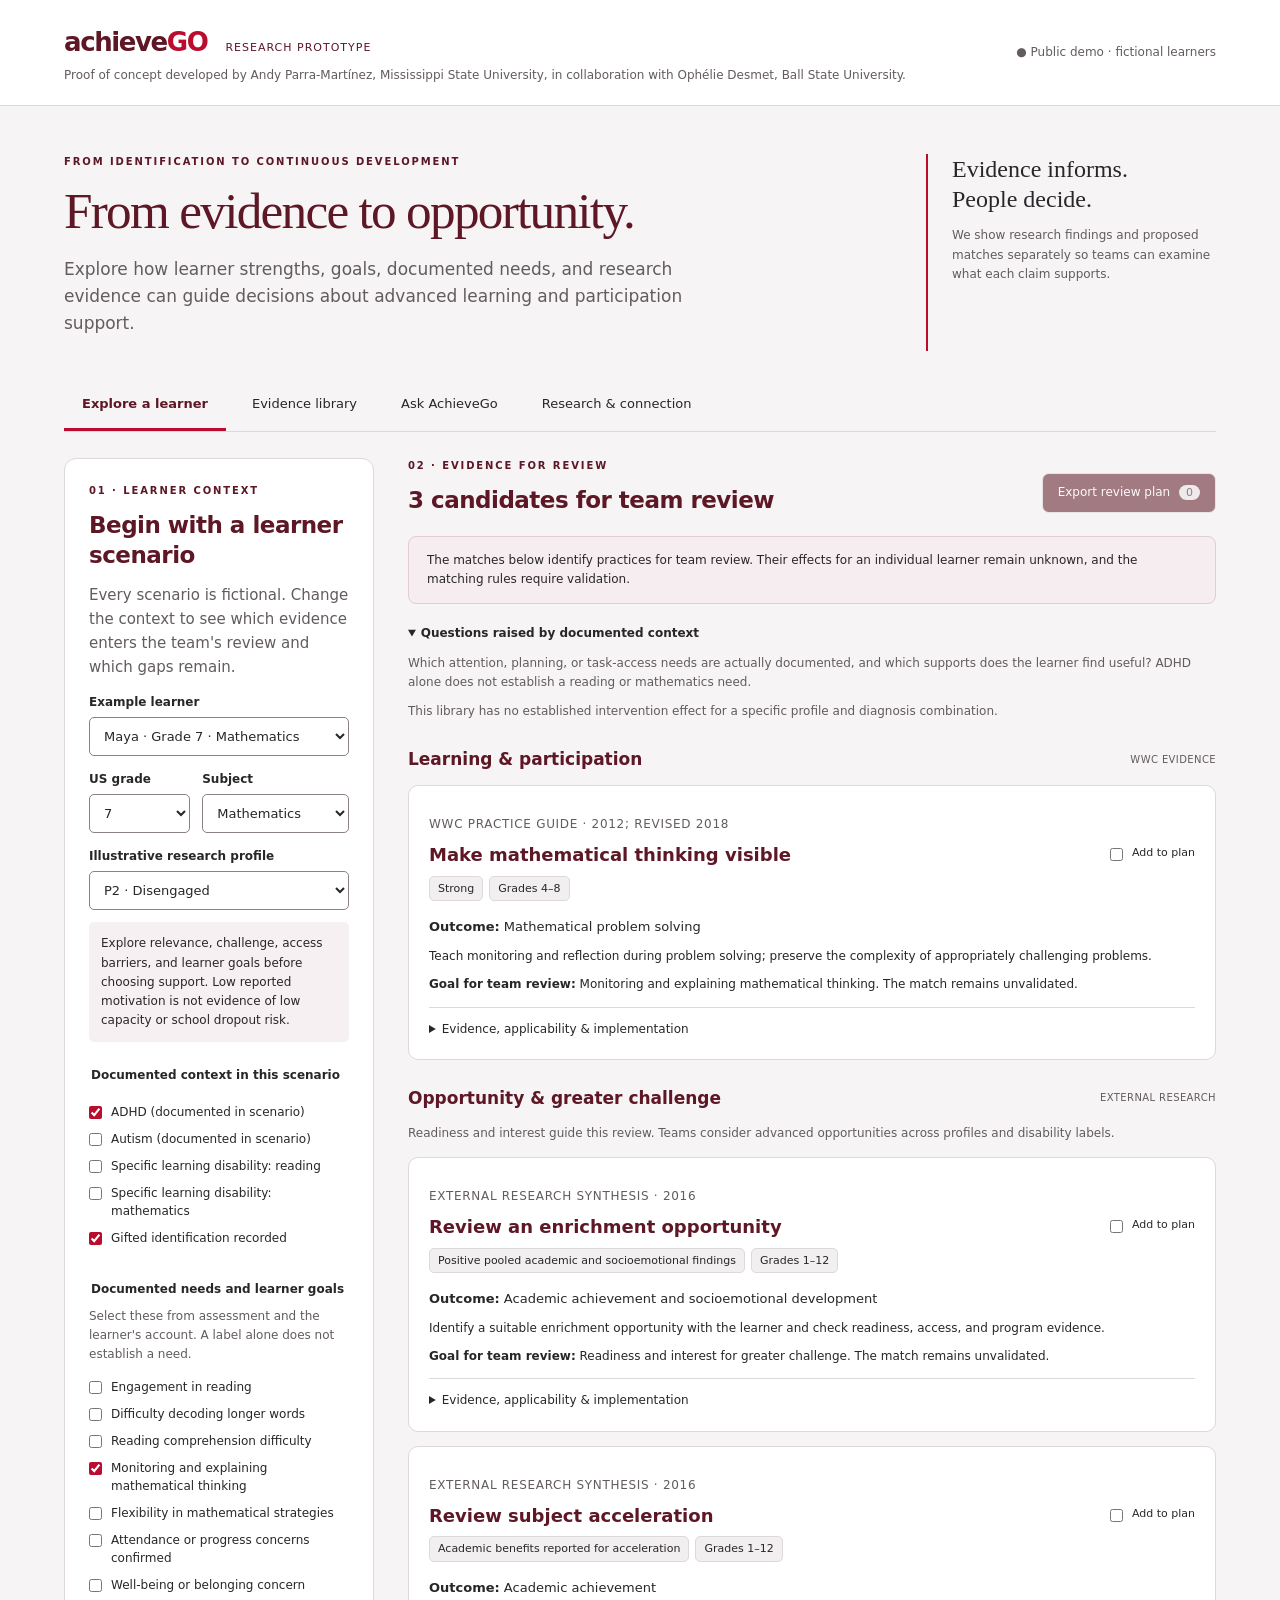
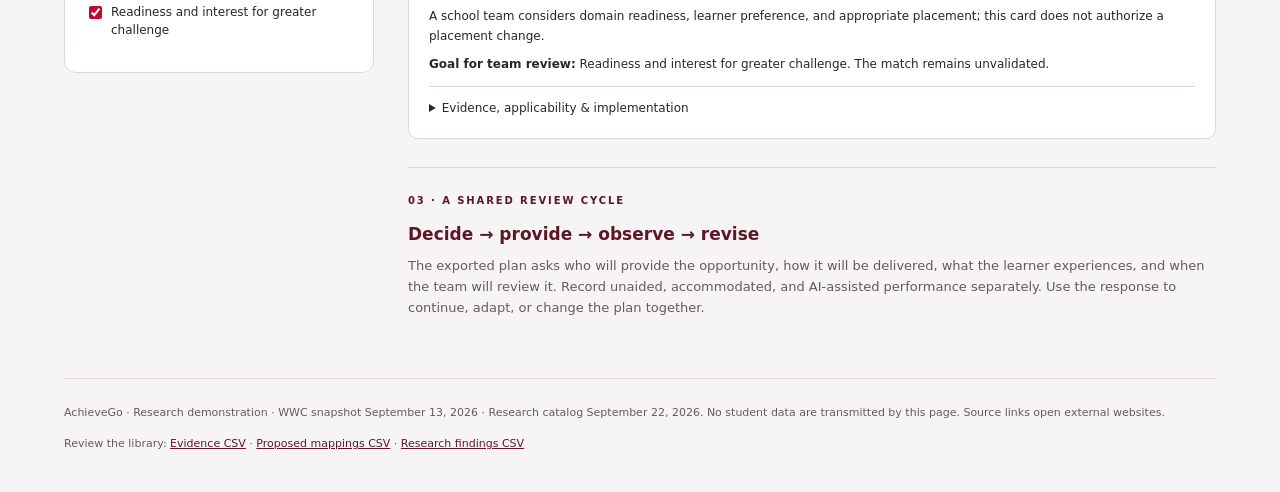
==== commit 623d6564: "Place project credit beneath prototype brand" ====
--- a/index.html
+++ b/index.html
@@ -23,11 +23,11 @@
 
 .research-heading{margin-top:2rem;align-items:start}.research-heading select{min-width:0;width:100%}.research-card{overflow-wrap:anywhere}.research-card li{margin-bottom:1.2rem}.research-heading>div{min-width:0}
 
-footer .credits{font-size:13px;color:var(--ink);margin-bottom:10px}
+.brand-group{min-width:0}.header-credit{font-size:12px;line-height:1.4;color:var(--muted);margin:3px 0 0;max-width:850px}.local{flex-shrink:0}@media(max-width:650px){header{align-items:flex-start;flex-direction:column;gap:8px}.header-credit{font-size:11px}}
 </style>
 </head>
 <body>
-<header><a class="brand" href="#">achieve<span>GO</span><i>research prototype</i></a><span class="local">● Public demo · fictional learners</span></header>
+<header><div class="brand-group"><a class="brand" href="#">achieve<span>GO</span><i>research prototype</i></a><p class="header-credit">Proof of concept developed by Andy Parra-Martínez, Mississippi State University, in collaboration with Ophélie Desmet, Ball State University.</p></div><span class="local">● Public demo · fictional learners</span></header>
 <main>
 <div class="hero"><div><p class="eyebrow">FROM IDENTIFICATION TO CONTINUOUS DEVELOPMENT</p><h1>From evidence to opportunity.</h1><p class="intro">Explore how learner strengths, goals, documented needs, and research evidence can guide decisions about advanced learning and participation support.</p></div><div class="hero-note"><strong>Evidence informs.<br>People decide.</strong><p>We show research findings and proposed matches separately so teams can examine what each claim supports.</p></div></div>
 <nav aria-label="Views"><button id="workspace-tab" class="active" aria-pressed="true">Explore a learner</button><button id="library-tab" aria-pressed="false">Evidence library</button><button id="chat-tab" aria-pressed="false">Ask AchieveGo</button><button id="about-tab" aria-pressed="false">Research & connection</button></nav>
@@ -59,7 +59,7 @@
 <div class="library-heading research-heading"><div><p class="eyebrow">RESEARCH FOR REVIEW</p><h3>Reviews, meta-analyses & trials</h3><p>These initial extractions await independent appraisal. They inform research review and do not automatically become recommendations for a learner. Two gifted-education syntheses also appear in the planning library.</p></div><label for="research-type">Research type<select id="research-type"><option value="all">All research</option><option value="meta_analysis">Meta-analysis</option><option value="systematic_review">Systematic review</option><option value="randomized_controlled_trial">Randomized controlled trial</option></select></label></div>
 <p id="research-count" role="status"></p><div id="research-cards" class="library-grid"></div></section>
 <section id="about-view" hidden><div class="about-grid"><article><p class="eyebrow">DESCRIPTIVE RESEARCH</p><h2>Profiles as one source of information</h2><p>Our latent profile analysis describes 48,789 students across 108 Dutch schools using three reasoning and three psychosocial indicators. Motivation and well-being distinguish the profiles more than the reasoning measures in this sample.</p><div id="profile-table"></div><p class="muted">The table reports group means in standardized units. These patterns do not diagnose or classify individual students, and their usefulness in US settings remains untested.</p></article><article><p class="eyebrow">EVIDENCE PROVENANCE</p><h2>A retained WWC snapshot</h2><div id="snapshot"></div><p>We retained a WWC website export with its retrieval date and source identifiers. The export route may change, so practice-guide recommendations are curated separately and retain their original publication dates.</p><a href="https://ies.ed.gov/ncee/wwc/StudyFindings" target="_blank" rel="noopener">Open the official WWC export page ↗</a></article><article><p class="eyebrow">THE UNTESTED MATCH</p><h2>From evidence to a learner's plan</h2><p>The starter library does not establish that a particular profile and diagnosis combination responds best to a specific intervention. Educators and specialists must examine applicability, feasible delivery, and the learner's goals before selecting an option.</p><p>Inspectable rules organize this review. The prototype does not diagnose students or estimate individual treatment effects.</p></article><article><p class="eyebrow">SHARED DEVELOPMENT</p><h2>Research into practice</h2><p>Researchers appraise evidence and test matching hypotheses. Educators and specialists determine what schools can deliver. Learners and families identify goals and access barriers. Engineers make sources, decisions, and revisions traceable.</p><p>The next studies should examine usability, evidence appraisal, and whether access to the library or profile-informed planning improves decisions and outcomes.</p></article></div></section>
-<footer><p class="credits"><strong>Proof of concept developed by Andy Parra-Martínez, Mississippi State University, in collaboration with Ophélie Desmet, Ball State University.</strong></p><p>AchieveGo · Research demonstration · WWC snapshot September 13, 2026 · Research catalog September 22, 2026. No student data are transmitted by this page. Source links open external websites.</p><p>Review the library: <a href="data/evidence_library.csv" download>Evidence CSV</a> · <a href="data/proposed_mappings.csv" download>Proposed mappings CSV</a> · <a href="data/research_findings.csv" download>Research findings CSV</a></p></footer>
+<footer><p>AchieveGo · Research demonstration · WWC snapshot September 13, 2026 · Research catalog September 22, 2026. No student data are transmitted by this page. Source links open external websites.</p><p>Review the library: <a href="data/evidence_library.csv" download>Evidence CSV</a> · <a href="data/proposed_mappings.csv" download>Proposed mappings CSV</a> · <a href="data/research_findings.csv" download>Research findings CSV</a></p></footer>
 </main>
 <script id="library-data" type="application/json">{"version": "0.1.0", "date": "2026-09-13", "status": "Synthetic demonstration; expert curation and matching validation pending", "sources": {"pg8": {"title": "Improving Adolescent Literacy", "url": "https://ies.ed.gov/ncee/wwc/PracticeGuide/8", "year": "2008", "kind": "WWC practice guide", "checked": "2026-09-13", "curation_status": "Prototype extraction; independent review pending"}, "pg16": {"title": "Improving Mathematical Problem Solving in Grades 4 Through 8", "url": "https://ies.ed.gov/ncee/wwc/PracticeGuide/16", "year": "2012; revised 2018", "kind": "WWC practice guide", "checked": "2026-09-13", "curation_status": "Prototype extraction; independent review pending"}, "pg24": {"title": "Preventing Dropout in Secondary Schools", "url": "https://ies.ed.gov/ncee/wwc/PracticeGuide/24", "year": "2017", "kind": "WWC practice guide", "checked": "2026-09-13", "curation_status": "Prototype extraction; independent review pending"}, "pg29": {"title": "Providing Reading Interventions for Students in Grades 4–9", "url": "https://ies.ed.gov/ncee/wwc/PracticeGuide/29", "year": "2022", "kind": "WWC practice guide", "checked": "2026-09-13", "curation_status": "Prototype extraction; independent review pending"}, "cc": {"title": "Check & Connect — Dropout Prevention", "url": "https://ies.ed.gov/ncee/wwc/EvidenceSnapshot/78", "year": "2015", "kind": "WWC intervention report", "checked": "2026-09-13", "curation_status": "Prototype extraction; independent review pending"}, "kim": {"title": "Kim (2016), A Meta-Analysis of the Effects of Enrichment Programs on Gifted Students", "url": "https://doi.org/10.1177/0016986216630607", "year": "2016", "kind": "External research synthesis", "checked": "2026-09-13", "curation_status": "Prototype extraction; independent review pending"}, "accel": {"title": "Steenbergen-Hu, Makel, & Olszewski-Kubilius (2016), What One Hundred Years of Research Says About the Effects of Ability Grouping and Acceleration on K–12 Students’ Academic Achievement", "url": "https://doi.org/10.3102/0034654316675417", "year": "2016", "kind": "External research synthesis", "checked": "2026-09-13", "curation_status": "Prototype extraction; independent review pending"}}, "needs": {"reading_engagement": "Engagement in reading", "decoding": "Difficulty decoding longer words", "comprehension": "Reading comprehension difficulty", "math_reflection": "Monitoring and explaining mathematical thinking", "math_strategies": "Flexibility in mathematical strategies", "offtrack": "Attendance or progress concerns confirmed", "wellbeing": "Well-being or belonging concern", "advanced": "Readiness and interest for greater challenge"}, "labels": {"adhd": {"name": "ADHD (documented in scenario)", "question": "Which attention, planning, or task-access needs are actually documented, and which supports does the learner find useful? ADHD alone does not establish a reading or mathematics need."}, "autism": {"name": "Autism (documented in scenario)", "question": "Ask about communication, sensory access, predictability, interests, and preferred participation. Do not assume low ability, poor motivation, or the same support needs for every autistic learner."}, "sld_reading": {"name": "Specific learning disability: reading", "question": "Confirm the reading component involved and review the existing specialist assessment. A reading disability does not establish difficulty in mathematics or limit advanced content access."}, "sld_math": {"name": "Specific learning disability: mathematics", "question": "Confirm the mathematics difficulty and existing specialist supports. General problem-solving guidance is not evidence of a dyscalculia-specific treatment effect."}}, "profiles": {"P1": {"name": "P1 · Distressed", "share": "7.7%", "question": "Explore school well-being, belonging, and context with the learner. The profile is not a clinical diagnosis; address identified concerns alongside appropriate intellectual challenge.", "group_means": {"Verbal ability": -0.062, "Numerical ability": -0.176, "Figural ability": -0.174, "School motivation": -0.963, "School well-being": -2.385, "Self-perception": -0.73}}, "P2": {"name": "P2 · Disengaged", "share": "14.3%", "question": "Explore relevance, challenge, access barriers, and learner goals before choosing support. Low reported motivation is not evidence of low capacity or school dropout risk.", "group_means": {"Verbal ability": 0.049, "Numerical ability": -0.059, "Figural ability": -0.075, "School motivation": -1.626, "School well-being": -0.4, "Self-perception": -0.25}}, "P3": {"name": "P3 · Typical", "share": "78.0%", "question": "Ask about current strengths and unmet needs; a typical group pattern does not rule out disability, advanced readiness, or a need for support.", "group_means": {"Verbal ability": -0.002, "Numerical ability": 0.028, "Figural ability": 0.034, "School motivation": 0.385, "School well-being": 0.301, "Self-perception": 0.114}}, "unknown": {"name": "Unassigned / uncertain", "share": null, "question": "No profile assignment is needed to review a documented learning goal. Establish context before interpreting any profile."}}, "presets": [{"id": "maya", "name": "Maya · Grade 7 · Mathematics", "profile": "P2", "grade": 7, "subject": "math", "labels": ["adhd"], "gifted": true, "needs": ["math_reflection", "advanced"]}, {"id": "noor", "name": "Noor · Grade 7 · Well-being & challenge", "profile": "P1", "grade": 7, "subject": "math", "labels": ["autism"], "gifted": true, "needs": ["wellbeing", "advanced"]}, {"id": "sam", "name": "Sam · Grade 8 · Reading", "profile": "P2", "grade": 8, "subject": "literacy", "labels": ["sld_reading"], "gifted": true, "needs": ["decoding", "reading_engagement", "advanced"]}, {"id": "jordan", "name": "Jordan · Grade 10 · School participation", "profile": "P2", "grade": 10, "subject": "any", "labels": ["sld_reading"], "gifted": false, "needs": ["offtrack"]}, {"id": "alex", "name": "Alex · Grade 7 · Mathematical strategies", "profile": "P3", "grade": 7, "subject": "math", "labels": [], "gifted": false, "needs": ["math_strategies"]}], "evidence_records": [{"id": "literacy-engagement", "title": "Build engagement in reading", "source_id": "pg8", "locator": "Recommendation 4", "grade_min": 5, "grade_max": 12, "grade_basis": "Guide target grades", "subject": "literacy", "lane": "support", "rating": "Moderate", "rating_framework": "WWC practice-guide recommendation evidence", "outcome": "Adolescent literacy", "population": "Students in grades 5–12; literacy instruction", "implementation": "Review the guide with the teacher; plan meaningful reading choices and engagement supports without lowering text challenge.", "monitor": "Reading engagement alongside an appropriate reading outcome.", "limitations": "Evidence concerns literacy; it does not establish treatment of general distress or ADHD.", "exact_profile_diagnosis_effect": "Not established in this curated record"}, {"id": "math-reflection", "title": "Make mathematical thinking visible", "source_id": "pg16", "locator": "Recommendation 2", "grade_min": 4, "grade_max": 8, "grade_basis": "Guide target grades", "subject": "math", "lane": "support", "rating": "Strong", "rating_framework": "WWC practice-guide recommendation evidence", "outcome": "Mathematical problem solving", "population": "Students in grades 4–8", "implementation": "Teach monitoring and reflection during problem solving; preserve the complexity of appropriately challenging problems.", "monitor": "Independent explanations, error checking, and transfer to new problems.", "limitations": "General instructional evidence; no established P1/P2 or diagnosis-specific effect.", "exact_profile_diagnosis_effect": "Not established in this curated record"}, {"id": "math-strategies", "title": "Compare mathematical strategies", "source_id": "pg16", "locator": "Recommendation 4", "grade_min": 4, "grade_max": 8, "grade_basis": "Guide target grades", "subject": "math", "lane": "support", "rating": "Moderate", "rating_framework": "WWC practice-guide recommendation evidence", "outcome": "Mathematical problem solving", "population": "Students in grades 4–8", "implementation": "Plan teacher-guided comparison of approaches to the same problem.", "monitor": "Flexible strategy use and explanations on new problems.", "limitations": "This is a guide recommendation, not an evaluated AchieveGo-generated lesson.", "exact_profile_diagnosis_effect": "Not established in this curated record"}, {"id": "dropout-monitor", "title": "Review attendance and progress indicators", "source_id": "pg24", "locator": "Recommendation 1", "grade_min": 6, "grade_max": 12, "grade_basis": "Guide target grades", "subject": "any", "lane": "support", "rating": "Minimal", "rating_framework": "WWC practice-guide recommendation evidence", "outcome": "Identifying and responding to risk of dropout", "population": "Secondary students; school monitoring systems", "implementation": "Agree who reviews attendance, behavior, and academic indicators and how concerns trigger coordinated support.", "monitor": "Attendance and progress, with an agreed review date.", "limitations": "Minimal is the source evidence level. Monitoring alone is not proof of improved completion; low motivation alone is not dropout risk.", "exact_profile_diagnosis_effect": "Not established in this curated record"}, {"id": "dropout-support", "title": "Coordinate individualized school support", "source_id": "pg24", "locator": "Recommendation 2", "grade_min": 6, "grade_max": 12, "grade_basis": "Guide target grades", "subject": "any", "lane": "support", "rating": "Moderate", "rating_framework": "WWC practice-guide recommendation evidence", "outcome": "Dropout prevention", "population": "Students identified as off track for graduation", "implementation": "School team reviews intensive individualized support described in the guide; confirm staffing and delivery requirements.", "monitor": "Attendance, course progress, and the learner’s experience of support.", "limitations": "Not a mental-health treatment recommendation or a validated profile-specific assignment.", "exact_profile_diagnosis_effect": "Not established in this curated record"}, {"id": "reading-decoding", "title": "Target the documented decoding difficulty", "source_id": "pg29", "locator": "Recommendation 1", "grade_min": 4, "grade_max": 9, "grade_basis": "Guide target grades", "subject": "literacy", "lane": "support", "rating": "Strong", "rating_framework": "WWC practice-guide recommendation evidence", "outcome": "Reading intervention: decoding", "population": "Students requiring reading intervention in grades 4–9", "implementation": "A qualified educator reviews explicit instruction for decoding complex words; maintain access to advanced ideas through suitable supports.", "monitor": "Word reading and transfer to connected text.", "limitations": "A diagnostic label alone does not specify the decoding need or establish benefit for a gifted subgroup.", "exact_profile_diagnosis_effect": "Not established in this curated record"}, {"id": "reading-comprehension", "title": "Teach a routine for understanding text", "source_id": "pg29", "locator": "Recommendation 3", "grade_min": 4, "grade_max": 9, "grade_basis": "Guide target grades", "subject": "literacy", "lane": "support", "rating": "Strong", "rating_framework": "WWC practice-guide recommendation evidence", "outcome": "Reading intervention: comprehension", "population": "Students requiring reading intervention in grades 4–9", "implementation": "Review the guide’s comprehension practices and select instruction informed by assessment.", "monitor": "Comprehension on new texts, with assistance conditions recorded.", "limitations": "The guide’s evidence level does not validate AI-created instructional materials.", "exact_profile_diagnosis_effect": "Not established in this curated record"}, {"id": "cc-stay", "title": "Check & Connect · staying in school", "source_id": "cc", "locator": "Dropout Prevention, protocol 3.0; Staying in School", "grade_min": 9, "grade_max": 12, "grade_basis": "Outcome-specific grades from the evidence snapshot", "subject": "any", "lane": "support", "rating": "Positive Effects", "rating_framework": "WWC intervention-report effectiveness", "outcome": "Staying in School", "population": "High school students with learning, behavioral, or emotional disabilities in the reviewed evidence", "implementation": "A sustained program of mentoring, monitoring, and coordinated support. Confirm program training, staffing, and fidelity requirements; a brief check-in is not the studied program.", "monitor": "Track the stated outcome; keep graduation, school retention, and course progression distinct.", "limitations": "No validated effect for AchieveGo profiles, giftedness, or each diagnostic subgroup. Sample overlap requires team review. No discernible effects does not prove equivalence or benefit.", "exact_profile_diagnosis_effect": "Not established in this curated record", "essa_tier": "Tier 3", "essa_basis": "Outcome table on EvidenceSnapshot/78; a separate framework from effectiveness", "wwc_intervention_id": "312", "protocol": "Dropout Prevention", "protocol_version": "3.0", "num_studies_meeting": 2, "snapshot": "20260913T203009Z-4af307708b", "source_discrepancy": null}, {"id": "cc-progress", "title": "Check & Connect · progressing in school", "source_id": "cc", "locator": "Dropout Prevention, protocol 3.0; Progressing in school", "grade_min": 9, "grade_max": 9, "grade_basis": "Outcome-specific grades from the evidence snapshot", "subject": "any", "lane": "support", "rating": "Potentially Positive Effects", "rating_framework": "WWC intervention-report effectiveness", "outcome": "Progressing in school", "population": "High school students with learning, behavioral, or emotional disabilities in the reviewed evidence", "implementation": "A sustained program of mentoring, monitoring, and coordinated support. Confirm program training, staffing, and fidelity requirements; a brief check-in is not the studied program.", "monitor": "Track the stated outcome; keep graduation, school retention, and course progression distinct.", "limitations": "No validated effect for AchieveGo profiles, giftedness, or each diagnostic subgroup. Sample overlap requires team review. No discernible effects does not prove equivalence or benefit.", "exact_profile_diagnosis_effect": "Not established in this curated record", "essa_tier": "Tier 3", "essa_basis": "Outcome table on EvidenceSnapshot/78; a separate framework from effectiveness", "wwc_intervention_id": "312", "protocol": "Dropout Prevention", "protocol_version": "3.0", "num_studies_meeting": 1, "snapshot": "20260913T203009Z-4af307708b", "source_discrepancy": "Bulk report flags grades 9–12; snapshot outcome table lists grade 9. Conservative grade-9 gate used; expert reconciliation pending."}, {"id": "cc-complete", "title": "Check & Connect · completing school", "source_id": "cc", "locator": "Dropout Prevention, protocol 3.0; Completing school", "grade_min": 9, "grade_max": 12, "grade_basis": "Outcome-specific grades from the evidence snapshot", "subject": "any", "lane": "support", "rating": "No Discernible Effects", "rating_framework": "WWC intervention-report effectiveness", "outcome": "Completing school", "population": "High school students with learning, behavioral, or emotional disabilities in the reviewed evidence", "implementation": "A sustained program of mentoring, monitoring, and coordinated support. Confirm program training, staffing, and fidelity requirements; a brief check-in is not the studied program.", "monitor": "Track the stated outcome; keep graduation, school retention, and course progression distinct.", "limitations": "No validated effect for AchieveGo profiles, giftedness, or each diagnostic subgroup. Sample overlap requires team review. No discernible effects does not prove equivalence or benefit.", "exact_profile_diagnosis_effect": "Not established in this curated record", "essa_tier": null, "essa_basis": "Outcome table on EvidenceSnapshot/78; a separate framework from effectiveness", "wwc_intervention_id": "312", "protocol": "Dropout Prevention", "protocol_version": "3.0", "num_studies_meeting": 1, "snapshot": "20260913T203009Z-4af307708b", "source_discrepancy": null}, {"id": "enrichment", "title": "Review an enrichment opportunity", "source_id": "kim", "locator": "Research synthesis; program selection still required", "grade_min": 1, "grade_max": 12, "grade_basis": "Prototype browsing range 1–12; not verified coverage of every grade in the synthesis. Review program- and age-specific evidence before use", "subject": "any", "lane": "opportunity", "rating": "Positive pooled academic and socioemotional findings", "rating_framework": "External synthesis; no WWC rating", "outcome": "Academic achievement and socioemotional development", "population": "Gifted students in varied enrichment programs", "implementation": "Identify a suitable enrichment opportunity with the learner and check readiness, access, and program evidence.", "monitor": "Domain growth, engagement, and learner-defined goals.", "limitations": "Synthesis-level evidence is not evidence for any specific local project or AI-generated enrichment. Applicability by age, diagnosis, and program requires review; not a treatment for distress.", "exact_profile_diagnosis_effect": "Not established in this curated record"}, {"id": "acceleration", "title": "Review subject acceleration", "source_id": "accel", "locator": "Acceleration findings of the second-order meta-analysis", "grade_min": 1, "grade_max": 12, "grade_basis": "Review scope; inspect individual studies", "subject": "any", "lane": "opportunity", "rating": "Academic benefits reported for acceleration", "rating_framework": "External synthesis; no WWC rating", "outcome": "Academic achievement", "population": "K–12; acceleration evidence for advanced learners", "implementation": "A school team considers domain readiness, learner preference, and appropriate placement; this card does not authorize a placement change.", "monitor": "Domain mastery, transition experience, and sustained access to supports.", "limitations": "Readiness for enrichment does not establish readiness for acceleration. Effects depend on comparison group and implementation; no validated profile-by-diagnosis allocation rule.", "exact_profile_diagnosis_effect": "Not established in this curated record"}], "mapping_rules": [{"id": "map-literacy-engagement", "evidence_id": "literacy-engagement", "needs_any": ["reading_engagement"], "status": "Proposed; not validated", "rationale": "A documented goal for reading engagement makes this practice relevant for review. Confirm grade scope, delivery, and learner preference. Profile and diagnosis do not predict individual benefit."}, {"id": "map-math-reflection", "evidence_id": "math-reflection", "needs_any": ["math_reflection"], "status": "Proposed; not validated", "rationale": "A documented goal for explaining mathematical thinking makes this practice relevant for review. Confirm grade scope and the task’s intellectual challenge. Profile and diagnosis do not predict individual benefit."}, {"id": "map-math-strategies", "evidence_id": "math-strategies", "needs_any": ["math_strategies"], "status": "Proposed; not validated", "rationale": "A documented goal for flexible strategy use makes this practice relevant for review. Confirm grade scope and the planned instruction. Profile and diagnosis do not predict individual benefit."}, {"id": "map-dropout-monitor", "evidence_id": "dropout-monitor", "needs_any": ["offtrack"], "status": "Proposed; not validated", "rationale": "Documented attendance or progress concerns make this practice relevant for review. Confirm grade scope and who will act on the information. Profile and diagnosis do not predict individual benefit."}, {"id": "map-dropout-support", "evidence_id": "dropout-support", "needs_any": ["offtrack"], "status": "Proposed; not validated", "rationale": "Documented attendance or progress concerns make this practice relevant for review. Confirm grade scope, staffing, and delivery. Profile and diagnosis do not predict individual benefit."}, {"id": "map-reading-decoding", "evidence_id": "reading-decoding", "needs_any": ["decoding"], "status": "Proposed; not validated", "rationale": "A documented decoding difficulty makes this practice relevant for review. Confirm the skill assessed, grade scope, and access to advanced content. Profile and diagnosis do not predict individual benefit."}, {"id": "map-reading-comprehension", "evidence_id": "reading-comprehension", "needs_any": ["comprehension"], "status": "Proposed; not validated", "rationale": "A documented comprehension need makes this practice relevant for review. Confirm the reading task, grade scope, and instructional approach. Profile and diagnosis do not predict individual benefit."}, {"id": "map-cc-stay", "evidence_id": "cc-stay", "needs_any": ["offtrack"], "status": "Proposed; not validated", "rationale": "Documented attendance or progress concerns make this outcome relevant to review. Confirm the studied grade and outcome and the program’s delivery requirements. Profile and diagnosis do not predict individual benefit."}, {"id": "map-cc-progress", "evidence_id": "cc-progress", "needs_any": ["offtrack"], "status": "Proposed; not validated", "rationale": "Documented attendance or progress concerns make this outcome relevant to review. Confirm the studied grade and outcome and the program’s delivery requirements. Profile and diagnosis do not predict individual benefit."}, {"id": "map-cc-complete", "evidence_id": "cc-complete", "needs_any": ["offtrack"], "status": "Proposed; not validated", "rationale": "Documented attendance or progress concerns make this outcome relevant to review. Confirm the studied grade and outcome and the program’s delivery requirements. Profile and diagnosis do not predict individual benefit."}, {"id": "map-enrichment", "evidence_id": "enrichment", "needs_any": ["advanced"], "status": "Proposed; not validated", "rationale": "Demonstrated readiness and interest make enrichment worth reviewing. Confirm age, access, and local program fit. Profile and diagnosis do not predict individual benefit."}, {"id": "map-acceleration", "evidence_id": "acceleration", "needs_any": ["advanced"], "status": "Proposed; not validated", "rationale": "Demonstrated readiness and interest make acceleration worth reviewing. The team must examine placement, learner preference, and transition support; profile and diagnosis do not predict individual benefit."}], "profile_provenance": {"n": 48789, "schools": 108, "country": "Netherlands", "indicators": 6, "means_file": "Manuscript_Outputs/Table3_profile_means_D.csv", "note": "Descriptive group patterns from existing LPA. No individual classifier is run. US grade and diagnosis fields belong only to fictional scenarios."}, "wwc_snapshot": {"snapshot": "20260913T203009Z-4af307708b", "retrieved_at": "2026-09-13T20:30:09.437860+00:00", "rows": {"InterventionReports.csv": 901, "Studies.csv": 18843, "Findings.csv": 14482}, "unique_study_ids": 15129, "unique_review_ids": 18801, "unique_intervention_ids_in_reports": 556, "review_ids_with_multiple_rows": 42}, "research_catalog": {"schema_version": 1, "updated": "2026-09-22", "scope": "Purposeful prototype starter set; not a systematic search or complete evidence base.", "publications": [{"id": "kim-2016", "title": "Kim (2016), A Meta-Analysis of the Effects of Enrichment Programs on Gifted Students", "citation": "Kim, M. (2016). Gifted Child Quarterly, 60(2), 102–116.", "doi": "10.1177/0016986216630607", "year": 2016, "publication_type": "meta_analysis", "synthesis_method": "pairwise_meta_analysis", "tags": ["gifted", "enrichment", "achievement", "wellbeing"], "population": "Gifted students; 26 studies", "intervention": "Varied enrichment programs", "comparison": "Comparators vary across studies", "limitations": "Program and grade differences matter; pooled findings do not validate a local program or a profile-specific intervention.", "source_url": "https://doi.org/10.1177/0016986216630607", "access_basis": "publisher_abstract", "locator": "Abstract", "checked": "2026-09-22", "review_status": "extraction_pending", "appraisal": {"status": "not_appraised", "tool": null, "judgement": null, "reviewer": null}, "overlap_status": "not_assessed", "linked_library_source": "kim", "wwc_rating": null}, {"id": "steenbergen-hu-2016", "title": "Steenbergen-Hu, Makel, & Olszewski-Kubilius (2016), What One Hundred Years of Research Says About the Effects of Ability Grouping and Acceleration on K–12 Students’ Academic Achievement", "citation": "Steenbergen-Hu, S., Makel, M. C., & Olszewski-Kubilius, P. (2016). Review of Educational Research, 86(4), 849–899.", "doi": "10.3102/0034654316675417", "year": 2016, "publication_type": "meta_analysis", "synthesis_method": "second_order_meta_analysis", "tags": ["gifted", "acceleration", "achievement"], "population": "K–12 learners; multiple prior meta-analyses", "intervention": "Academic acceleration", "comparison": "Same-age or older nonaccelerated peers, analyzed separately", "limitations": "Second-order synthesis can reuse studies; comparison groups must remain separate.", "source_url": "https://doi.org/10.3102/0034654316675417", "access_basis": "publisher_abstract", "locator": "Abstract", "checked": "2026-09-22", "review_status": "extraction_pending", "appraisal": {"status": "not_appraised", "tool": null, "judgement": null, "reviewer": null}, "overlap_status": "not_assessed", "linked_library_source": "accel", "wwc_rating": null}, {"id": "dietrichson-2020", "title": "Targeted school-based interventions for improving reading and mathematics for students with, or at risk of, academic difficulties in Grades 7–12: A systematic review", "citation": "Dietrichson, J., Filges, T., Klokker, R. H., Viinholt, B. C. A., Bøg, M., & Jensen, U. H. (2020). Campbell Systematic Reviews, 16, e1081.", "doi": "10.1002/cl2.1081", "year": 2020, "publication_type": "systematic_review", "synthesis_method": "pairwise_meta_analysis", "tags": ["reading", "math", "academic_difficulties", "targeted_instruction"], "population": "Grades 7–12 with or at risk of academic difficulties", "intervention": "Targeted school-based instruction", "comparison": "Study-specific control instruction", "limitations": "Mixed randomized and quasi-experimental evidence; substantial heterogeneity and limited follow-up. Components were not isolated experimentally.", "source_url": "https://onlinelibrary.wiley.com/doi/10.1002/cl2.1081", "access_basis": "full_text_sections", "locator": "Abstract; sections 6.2 and 7.1", "checked": "2026-09-22", "review_status": "extraction_pending", "appraisal": {"status": "not_appraised", "tool": null, "judgement": null, "reviewer": null}, "overlap_status": "not_assessed", "linked_library_source": null, "wwc_rating": null}, {"id": "yegencik-2025", "title": "School-based randomized controlled trials for ADHD and accompanying impairments: a systematic review and meta-analysis", "citation": "Yegencik, B., Bell, B. T., & Deniz, E. (2025). Frontiers in Psychology, 16, 1611145.", "doi": "10.3389/fpsyg.2025.1611145", "year": 2025, "publication_type": "systematic_review", "synthesis_method": "pairwise_meta_analysis", "tags": ["ADHD", "academic_skills", "school_support", "neurodiversity"], "population": "School-age children with ADHD; 26 studies reviewed, 22 meta-analyzed", "intervention": "Child-focused school interventions", "comparison": "Trial-specific control conditions", "limitations": "Mostly primary-school studies; heterogeneous interventions and reporter effects limit transfer to secondary or twice-exceptional learners.", "source_url": "https://www.frontiersin.org/journals/psychology/articles/10.3389/fpsyg.2025.1611145/full", "access_basis": "full_text_sections", "locator": "Results: study selection, academic skills, hyperactivity/impulsivity", "checked": "2026-09-22", "review_status": "extraction_pending", "appraisal": {"status": "not_appraised", "tool": null, "judgement": null, "reviewer": null}, "overlap_status": "not_assessed", "linked_library_source": null, "wwc_rating": null}, {"id": "yeager-2019", "title": "A national experiment reveals where a growth mindset improves achievement", "citation": "Yeager, D. S., et al. (2019). Nature, 573, 364–369.", "doi": "10.1038/s41586-019-1466-y", "year": 2019, "publication_type": "randomized_controlled_trial", "synthesis_method": "none", "tags": ["motivation", "growth_mindset", "achievement", "secondary_school"], "population": "12,490 US ninth graders in 65 schools; individual randomization", "intervention": "Brief online growth-mindset intervention", "comparison": "Randomized control condition", "limitations": "Achievement subgroup and school context matter; higher achievement is not equivalent to gifted identification.", "source_url": "https://www.gregorywalton.com/uploads/4/9/4/4/49448111/yeageretal2019nature.pdf", "access_basis": "full_text_sections", "locator": "Abstract; Methods: Participants; Extended Data Table 1", "checked": "2026-09-22", "review_status": "extraction_pending", "appraisal": {"status": "not_appraised", "tool": null, "judgement": null, "reviewer": null}, "overlap_status": "not_assessed", "linked_library_source": null, "wwc_rating": null}], "findings": [{"id": "kim-academic", "publication_id": "kim-2016", "outcome": "Academic achievement", "population": "Gifted students", "timepoint": "Varied across included studies", "direction": "positive", "summary": "Pooled academic benefit reported.", "locator": "Abstract", "effect": {"metric": "Hedges g", "estimate": 0.96, "ci_lower": 0.64, "ci_upper": 1.3, "ci_level": 0.95, "missing_reason": null}, "recommendation_status": "context_only"}, {"id": "kim-socioemotional", "publication_id": "kim-2016", "outcome": "Socioemotional development", "population": "Gifted students", "timepoint": "Varied across included studies", "direction": "positive", "summary": "Pooled socioemotional benefit reported; not evidence of treatment for distress.", "locator": "Abstract", "effect": {"metric": "Hedges g", "estimate": 0.55, "ci_lower": 0.32, "ci_upper": 0.79, "ci_level": 0.95, "missing_reason": null}, "recommendation_status": "context_only"}, {"id": "accel-same-age", "publication_id": "steenbergen-hu-2016", "outcome": "Academic achievement", "population": "Accelerated learners versus same-age peers", "timepoint": "Varied across syntheses", "direction": "positive", "summary": "Acceleration favored over same-age comparison.", "locator": "Abstract", "effect": {"metric": "Hedges g", "estimate": 0.7, "ci_lower": null, "ci_upper": null, "ci_level": null, "missing_reason": "Numerical estimate or interval not extracted; consult the source."}, "recommendation_status": "context_only"}, {"id": "accel-older", "publication_id": "steenbergen-hu-2016", "outcome": "Academic achievement", "population": "Accelerated learners versus older peers", "timepoint": "Varied across syntheses", "direction": "no_clear_effect", "summary": "Difference from older nonaccelerated peers was not statistically significant.", "locator": "Abstract", "effect": {"metric": "Hedges g", "estimate": 0.09, "ci_lower": null, "ci_upper": null, "ci_level": null, "missing_reason": "Numerical estimate or interval not extracted; consult the source."}, "recommendation_status": "context_only"}, {"id": "dietrichson-short", "publication_id": "dietrichson-2020", "outcome": "Reading and mathematics achievement", "population": "Grades 7–12 with academic difficulties or risk", "timepoint": "End of intervention", "direction": "positive", "summary": "Average short-run benefit with substantial variation across interventions.", "locator": "Abstract; section 6.2", "effect": {"metric": "Standardized effect size", "estimate": 0.22, "ci_lower": 0.148, "ci_upper": 0.284, "ci_level": 0.95, "missing_reason": null}, "recommendation_status": "context_only"}, {"id": "dietrichson-followup", "publication_id": "dietrichson-2020", "outcome": "Reading and mathematics achievement", "population": "Grades 7–12; seven studies with follow-up", "timepoint": "More than three months after intervention", "direction": "no_clear_effect", "summary": "Follow-up estimate was uncertain; this does not prove no lasting benefit.", "locator": "Abstract; section 7.1", "effect": {"metric": "Standardized effect size", "estimate": 0.05, "ci_lower": -0.096, "ci_upper": 0.192, "ci_level": 0.95, "missing_reason": null}, "recommendation_status": "context_only"}, {"id": "adhd-academic", "publication_id": "yegencik-2025", "outcome": "Academic skills", "population": "School-age children with ADHD", "timepoint": "Post-intervention", "direction": "positive", "summary": "Pooled academic skills benefit; primary-school effects exceeded secondary-school effects.", "locator": "Results: Academic skills", "effect": {"metric": "Cohen d", "estimate": 0.37, "ci_lower": 0.23, "ci_upper": 0.5, "ci_level": 0.95, "missing_reason": null}, "recommendation_status": "context_only"}, {"id": "adhd-hyperactivity", "publication_id": "yegencik-2025", "outcome": "Hyperactivity/impulsivity", "population": "School-age children with ADHD", "timepoint": "Post-intervention", "direction": "no_clear_effect", "summary": "Pooled hyperactivity/impulsivity effect was not statistically significant.", "locator": "Results: Hyperactivity/Impulsivity", "effect": {"metric": "Cohen d", "estimate": -0.09, "ci_lower": -0.22, "ci_upper": 0.05, "ci_level": 0.95, "missing_reason": null}, "recommendation_status": "context_only"}, {"id": "yeager-lower", "publication_id": "yeager-2019", "outcome": "Core-course GPA", "population": "Ninth graders below their school achievement median", "timepoint": "Ninth-grade follow-up", "direction": "positive", "summary": "Grades improved in the lower-achieving subgroup; school context moderated effects.", "locator": "Abstract", "effect": {"metric": null, "estimate": null, "ci_lower": null, "ci_upper": null, "ci_level": null, "missing_reason": "Numerical estimate or interval not extracted; consult the source."}, "recommendation_status": "context_only"}, {"id": "yeager-higher", "publication_id": "yeager-2019", "outcome": "Core-course GPA", "population": "Higher-achieving ninth graders", "timepoint": "Ninth-grade follow-up", "direction": "no_clear_effect", "summary": "No statistically significant GPA effect in the higher-achieving subgroup.", "locator": "Extended Data Table 1", "effect": {"metric": "GPA points", "estimate": 0.01, "ci_lower": -0.03, "ci_upper": 0.06, "ci_level": 0.95, "missing_reason": null}, "recommendation_status": "context_only"}], "relationships": [], "wwc_links": []}}</script>
 <script id="chat-index" type="application/json">{"library_version": "0.1.0", "sha256": "55b4d9af79cf465a43eb67add7d612a7d410f4804bb68c6c49130207243aff4f", "method": "metadata and keyword index", "documents": [{"id": "literacy-engagement", "source_id": "pg8", "topics": ["literacy"], "terms": ["12", "5", "adhd", "adolescent", "alongside", "an", "and", "appropriate", "build", "challenge", "choices", "concerns", "distress", "does", "engagement", "establish", "evidence", "general", "grades", "guide", "in", "instruction", "it", "literacy", "lowering", "meaningful", "not", "of", "or", "outcome", "plan", "reading", "review", "students", "supports", "teacher", "text", "the", "treatment", "with", "without"]}, {"id": "math-reflection", "source_id": "pg16", "topics": ["math"], "terms": ["4", "8", "and", "appropriately", "challenging", "checking", "complexity", "diagnosis", "during", "effect", "error", "established", "evidence", "explaining", "explanations", "general", "grades", "in", "independent", "instructional", "make", "mathematical", "monitoring", "new", "no", "of", "or", "p1", "p2", "preserve", "problem", "problems", "reflection", "solving", "specific", "students", "teach", "the", "thinking", "to", "transfer", "visible"]}, {"id": "math-strategies", "source_id": "pg16", "topics": ["math"], "terms": ["4", "8", "a", "achievego", "an", "and", "approaches", "compare", "comparison", "evaluated", "explanations", "flexibility", "flexible", "generated", "grades", "guide", "guided", "in", "is", "lesson", "mathematical", "new", "not", "of", "on", "plan", "problem", "problems", "recommendation", "same", "solving", "strategies", "strategy", "students", "teacher", "the", "this", "to", "use"]}, {"id": "dropout-monitor", "source_id": "pg24", "topics": ["offtrack"], "terms": ["academic", "agree", "agreed", "alone", "an", "and", "attendance", "behavior", "completion", "concerns", "confirmed", "coordinated", "date", "dropout", "evidence", "how", "identifying", "improved", "indicators", "is", "level", "low", "minimal", "monitoring", "motivation", "not", "of", "or", "progress", "proof", "responding", "review", "reviews", "risk", "school", "secondary", "source", "students", "support", "systems", "the", "to", "trigger", "who", "with"]}, {"id": "dropout-support", "source_id": "pg24", "topics": ["offtrack"], "terms": ["a", "and", "as", "assignment", "attendance", "concerns", "confirm", "confirmed", "coordinate", "course", "delivery", "described", "dropout", "experience", "for", "graduation", "guide", "health", "identified", "in", "individualized", "intensive", "learner", "mental", "not", "of", "off", "or", "prevention", "profile", "progress", "recommendation", "requirements", "reviews", "s", "school", "specific", "staffing", "students", "support", "team", "the", "track", "treatment", "validated"]}, {"id": "reading-decoding", "source_id": "pg29", "topics": ["literacy"], "terms": ["4", "9", "a", "access", "advanced", "alone", "and", "benefit", "complex", "connected", "decoding", "diagnostic", "difficulty", "documented", "does", "educator", "establish", "explicit", "for", "gifted", "grades", "ideas", "in", "instruction", "intervention", "label", "longer", "maintain", "need", "not", "or", "qualified", "reading", "requiring", "reviews", "specify", "students", "subgroup", "suitable", "supports", "target", "text", "the", "through", "to", "transfer", "word", "words"]}, {"id": "reading-comprehension", "source_id": "pg29", "topics": ["literacy"], "terms": ["4", "9", "a", "ai", "and", "assessment", "assistance", "by", "comprehension", "conditions", "created", "difficulty", "does", "evidence", "for", "grades", "guide", "in", "informed", "instruction", "instructional", "intervention", "level", "materials", "new", "not", "on", "practices", "reading", "recorded", "requiring", "review", "routine", "s", "select", "students", "teach", "text", "texts", "the", "understanding", "validate", "with"]}, {"id": "cc-stay", "source_id": "cc", "topics": ["offtrack"], "terms": ["a", "achievego", "and", "attendance", "behavioral", "benefit", "brief", "check", "concerns", "confirm", "confirmed", "connect", "coordinated", "course", "diagnostic", "disabilities", "discernible", "distinct", "does", "each", "effect", "effects", "emotional", "equivalence", "evidence", "fidelity", "for", "giftedness", "graduation", "high", "in", "is", "keep", "learning", "mentoring", "monitoring", "no", "not", "of", "or", "outcome", "overlap", "profiles", "program", "progress", "progression", "prove", "requirements", "requires", "retention", "review", "reviewed", "sample", "school", "staffing", "stated", "staying", "students", "studied", "subgroup", "support", "sustained", "team", "the", "track", "training", "validated", "with"]}, {"id": "cc-progress", "source_id": "cc", "topics": ["offtrack"], "terms": ["a", "achievego", "and", "attendance", "behavioral", "benefit", "brief", "check", "concerns", "confirm", "confirmed", "connect", "coordinated", "course", "diagnostic", "disabilities", "discernible", "distinct", "does", "each", "effect", "effects", "emotional", "equivalence", "evidence", "fidelity", "for", "giftedness", "graduation", "high", "in", "is", "keep", "learning", "mentoring", "monitoring", "no", "not", "of", "or", "outcome", "overlap", "profiles", "program", "progress", "progressing", "progression", "prove", "requirements", "requires", "retention", "review", "reviewed", "sample", "school", "staffing", "stated", "students", "studied", "subgroup", "support", "sustained", "team", "the", "track", "training", "validated", "with"]}, {"id": "cc-complete", "source_id": "cc", "topics": ["offtrack"], "terms": ["a", "achievego", "and", "attendance", "behavioral", "benefit", "brief", "check", "completing", "concerns", "confirm", "confirmed", "connect", "coordinated", "course", "diagnostic", "disabilities", "discernible", "distinct", "does", "each", "effect", "effects", "emotional", "equivalence", "evidence", "fidelity", "for", "giftedness", "graduation", "high", "in", "is", "keep", "learning", "mentoring", "monitoring", "no", "not", "of", "or", "outcome", "overlap", "profiles", "program", "progress", "progression", "prove", "requirements", "requires", "retention", "review", "reviewed", "sample", "school", "staffing", "stated", "students", "studied", "subgroup", "support", "sustained", "team", "the", "track", "training", "validated", "with"]}, {"id": "enrichment", "source_id": "kim", "topics": ["advanced"], "terms": ["a", "academic", "access", "achievement", "age", "ai", "an", "and", "any", "applicability", "by", "challenge", "check", "defined", "development", "diagnosis", "distress", "domain", "engagement", "enrichment", "evidence", "for", "generated", "gifted", "goals", "greater", "growth", "identify", "in", "interest", "is", "learner", "level", "local", "not", "opportunity", "or", "program", "programs", "project", "readiness", "requires", "review", "socioemotional", "specific", "students", "suitable", "synthesis", "the", "treatment", "varied", "with"]}, {"id": "acceleration", "source_id": "accel", "topics": ["advanced"], "terms": ["12", "a", "academic", "acceleration", "access", "achievement", "advanced", "allocation", "and", "appropriate", "authorize", "by", "card", "challenge", "change", "comparison", "considers", "depend", "diagnosis", "does", "domain", "effects", "enrichment", "establish", "evidence", "experience", "for", "greater", "group", "implementation", "interest", "k", "learner", "learners", "mastery", "no", "not", "on", "placement", "preference", "profile", "readiness", "review", "rule", "school", "subject", "supports", "sustained", "team", "this", "to", "transition", "validated"]}]}</script>
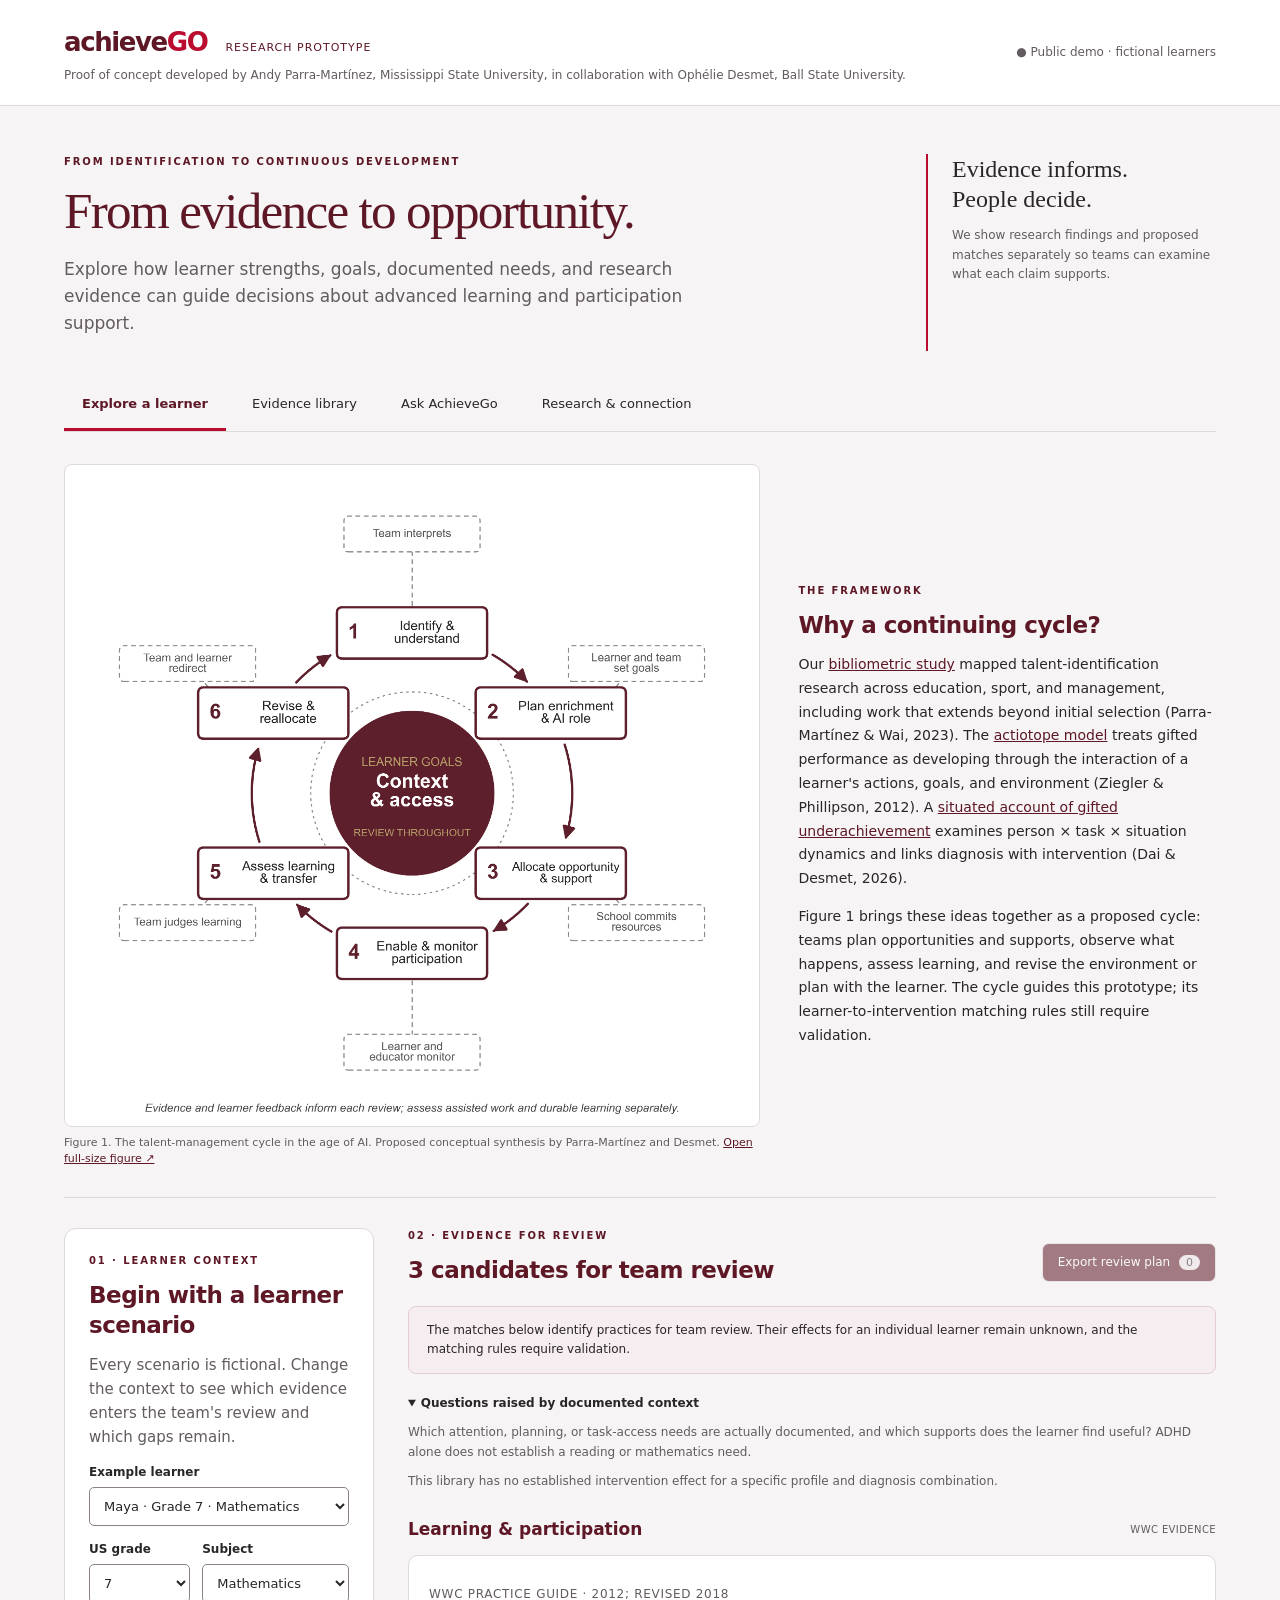
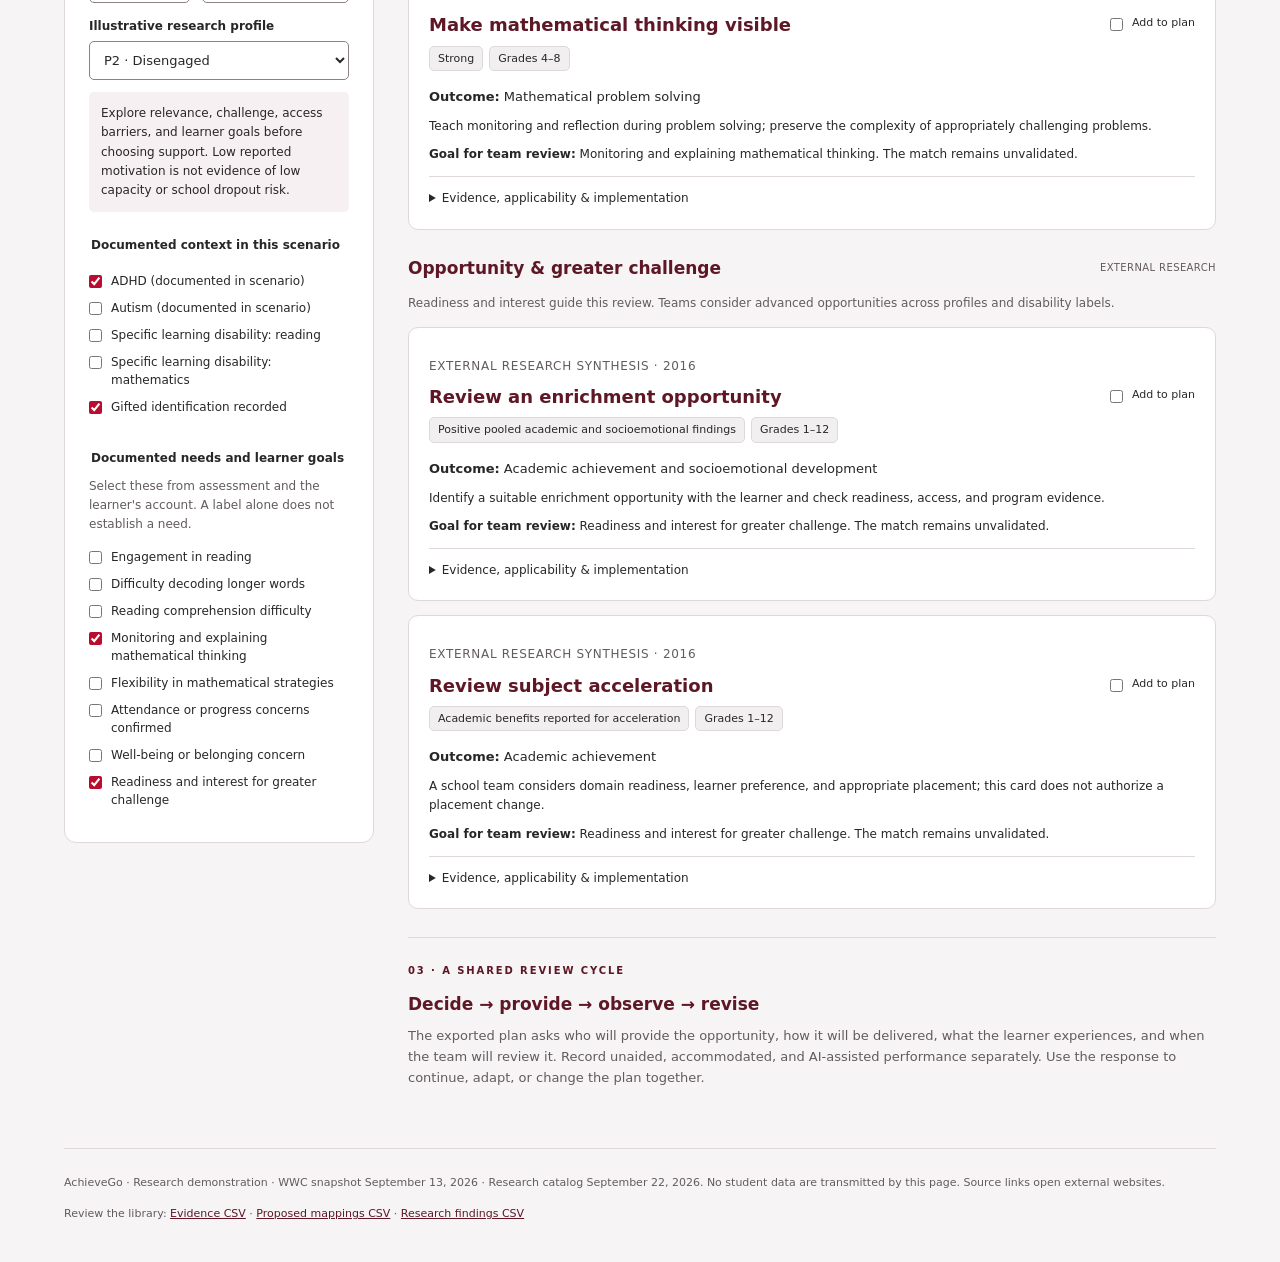
==== commit 0dfe72b6: "Add talent management cycle and cited foundations to home page" ====
--- a/index.html
+++ b/index.html
@@ -24,6 +24,8 @@
 .research-heading{margin-top:2rem;align-items:start}.research-heading select{min-width:0;width:100%}.research-card{overflow-wrap:anywhere}.research-card li{margin-bottom:1.2rem}.research-heading>div{min-width:0}
 
 .brand-group{min-width:0}.header-credit{font-size:12px;line-height:1.4;color:var(--muted);margin:3px 0 0;max-width:850px}.local{flex-shrink:0}@media(max-width:650px){header{align-items:flex-start;flex-direction:column;gap:8px}.header-credit{font-size:11px}}
+
+.model-overview{display:grid;grid-template-columns:minmax(0,1.5fr) minmax(0,.9fr);gap:clamp(24px,3vw,40px);align-items:center;margin:0 0 30px;padding:6px 0 30px;border-bottom:1px solid var(--line)}.model-figure{min-width:0;margin:0}.model-figure img{display:block;width:100%;height:auto;background:white;border:1px solid var(--line);border-radius:8px}.model-figure figcaption{font-size:11px;line-height:1.45;color:var(--muted);margin-top:8px}.model-copy p:not(.eyebrow){font-size:14px;line-height:1.7}.model-copy p:last-child{margin-bottom:0}@media(max-width:800px){.model-overview{grid-template-columns:1fr;gap:22px}.model-figure{max-width:620px}}
 </style>
 </head>
 <body>
@@ -32,6 +34,10 @@
 <div class="hero"><div><p class="eyebrow">FROM IDENTIFICATION TO CONTINUOUS DEVELOPMENT</p><h1>From evidence to opportunity.</h1><p class="intro">Explore how learner strengths, goals, documented needs, and research evidence can guide decisions about advanced learning and participation support.</p></div><div class="hero-note"><strong>Evidence informs.<br>People decide.</strong><p>We show research findings and proposed matches separately so teams can examine what each claim supports.</p></div></div>
 <nav aria-label="Views"><button id="workspace-tab" class="active" aria-pressed="true">Explore a learner</button><button id="library-tab" aria-pressed="false">Evidence library</button><button id="chat-tab" aria-pressed="false">Ask AchieveGo</button><button id="about-tab" aria-pressed="false">Research & connection</button></nav>
 <section id="workspace-view">
+<section class="model-overview" aria-labelledby="model-title">
+<figure class="model-figure"><a href="assets/figure1_tm_cycle.png" target="_blank" rel="noopener" aria-label="Open Figure 1 at full size"><img src="assets/figure1_tm_cycle.png" width="2670" height="2543" alt="Talent-management cycle around learner goals, context, and access: identify and understand; plan enrichment and AI's role; allocate opportunity and support; enable and monitor participation; assess learning and transfer; revise and reallocate. Educators and learners interpret and review throughout."></a><figcaption>Figure 1. The talent-management cycle in the age of AI. Proposed conceptual synthesis by Parra-Martínez and Desmet. <a href="assets/figure1_tm_cycle.png" target="_blank" rel="noopener">Open full-size figure ↗</a></figcaption></figure>
+<div class="model-copy"><p class="eyebrow">THE FRAMEWORK</p><h2 id="model-title">Why a continuing cycle?</h2><p>Our <a href="https://doi.org/10.3389/fpsyg.2023.1141159" target="_blank" rel="noopener">bibliometric study</a> mapped talent-identification research across education, sport, and management, including work that extends beyond initial selection (Parra-Martínez &amp; Wai, 2023). The <a href="https://doi.org/10.1080/13598139.2012.679085" target="_blank" rel="noopener">actiotope model</a> treats gifted performance as developing through the interaction of a learner's actions, goals, and environment (Ziegler &amp; Phillipson, 2012). A <a href="https://doi.org/10.1177/00169862261448147" target="_blank" rel="noopener">situated account of gifted underachievement</a> examines person × task × situation dynamics and links diagnosis with intervention (Dai &amp; Desmet, 2026).</p><p>Figure 1 brings these ideas together as a proposed cycle: teams plan opportunities and supports, observe what happens, assess learning, and revise the environment or plan with the learner. The cycle guides this prototype; its learner-to-intervention matching rules still require validation.</p></div>
+</section>
 <div class="workspace"><aside>
 <p class="eyebrow">01 · LEARNER CONTEXT</p><h2>Begin with a learner scenario</h2><p class="muted">Every scenario is fictional. Change the context to see which evidence enters the team's review and which gaps remain.</p>
 <label for="preset">Example learner</label><select id="preset"></select>
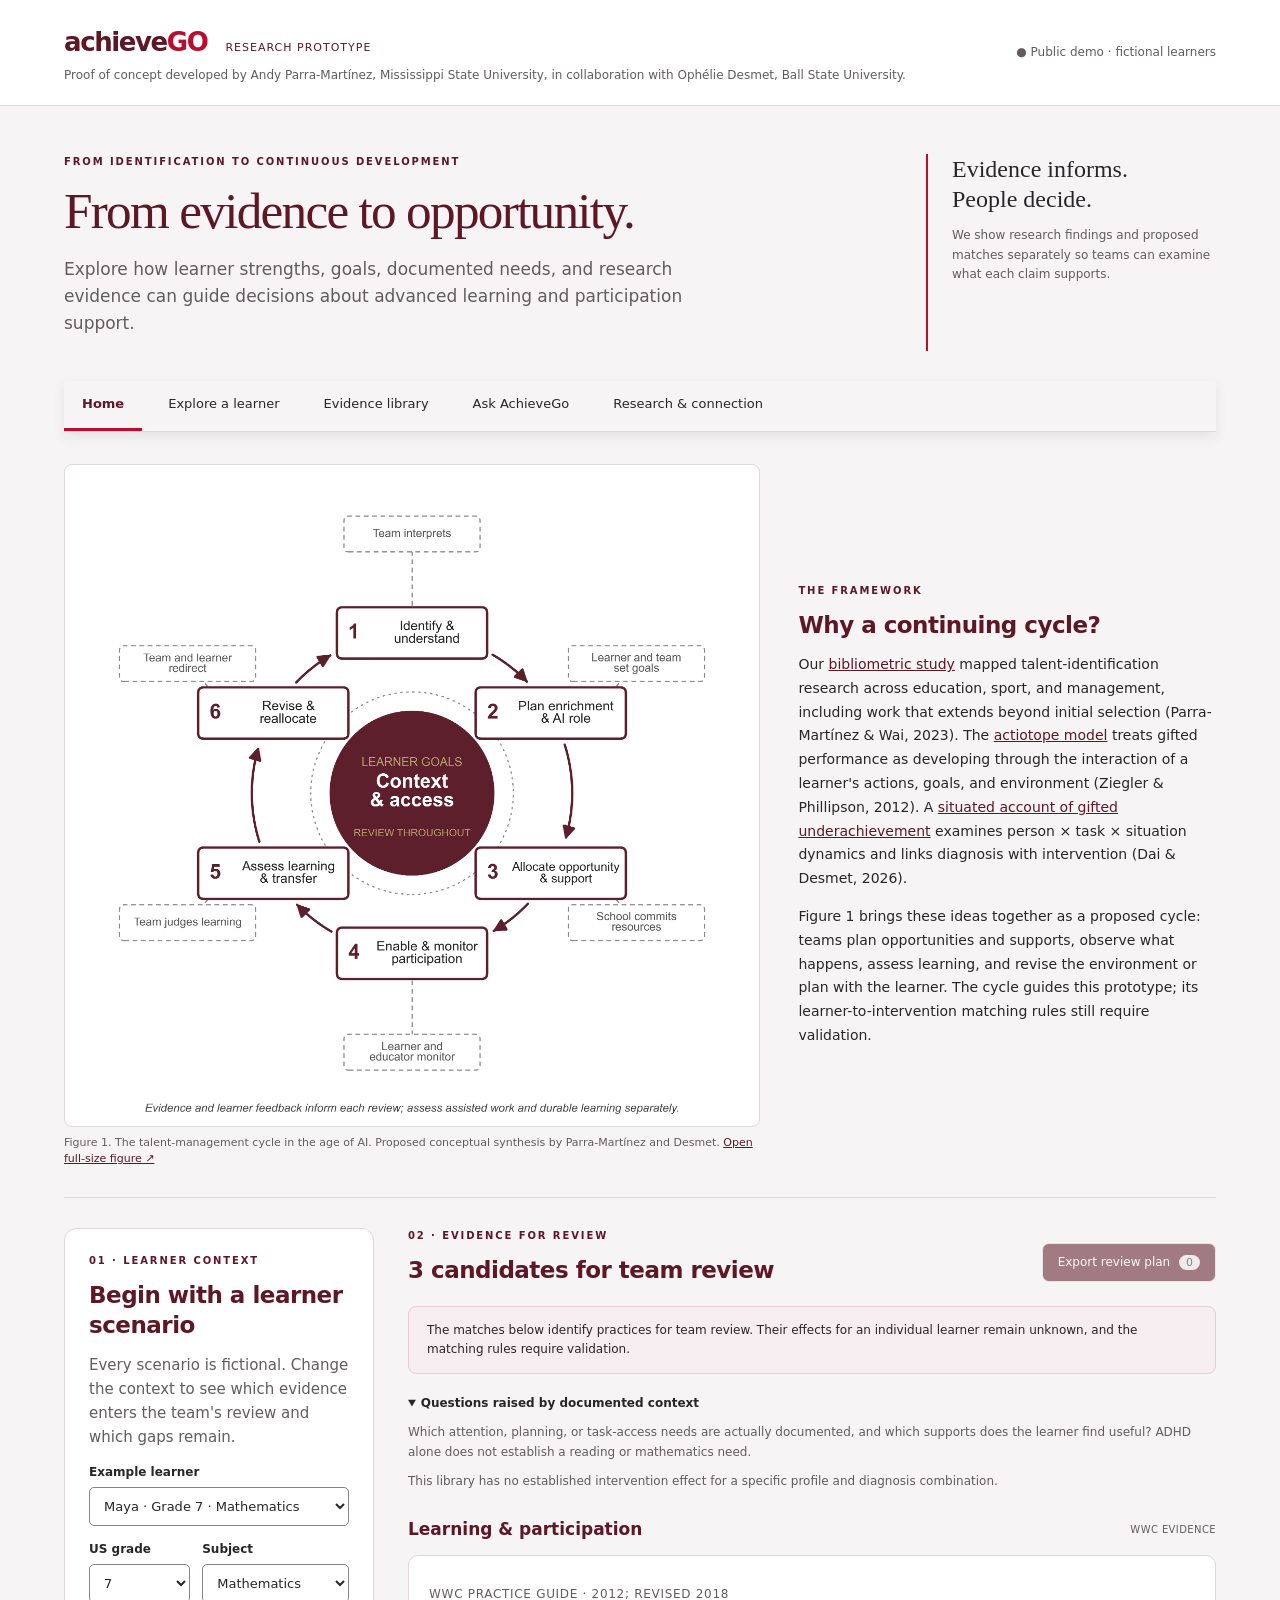
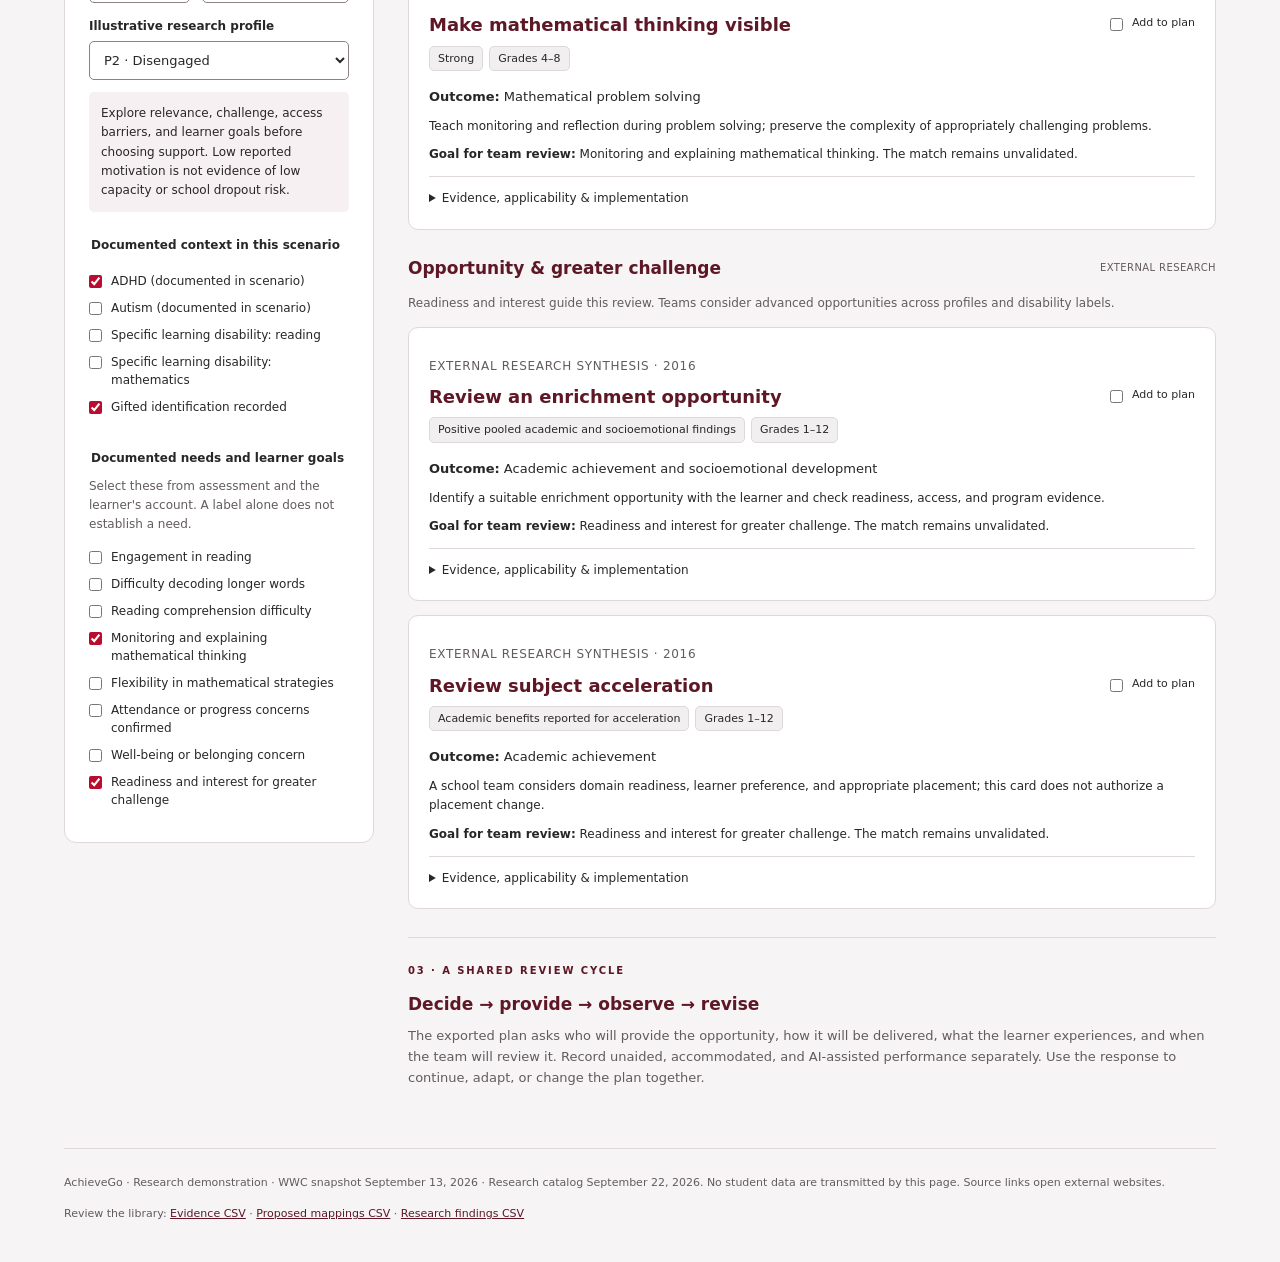
==== commit f7963de2: "Keep navigation visible and add Home button" ====
--- a/index.html
+++ b/index.html
@@ -26,19 +26,21 @@
 .brand-group{min-width:0}.header-credit{font-size:12px;line-height:1.4;color:var(--muted);margin:3px 0 0;max-width:850px}.local{flex-shrink:0}@media(max-width:650px){header{align-items:flex-start;flex-direction:column;gap:8px}.header-credit{font-size:11px}}
 
 .model-overview{display:grid;grid-template-columns:minmax(0,1.5fr) minmax(0,.9fr);gap:clamp(24px,3vw,40px);align-items:center;margin:0 0 30px;padding:6px 0 30px;border-bottom:1px solid var(--line)}.model-figure{min-width:0;margin:0}.model-figure img{display:block;width:100%;height:auto;background:white;border:1px solid var(--line);border-radius:8px}.model-figure figcaption{font-size:11px;line-height:1.45;color:var(--muted);margin-top:8px}.model-copy p:not(.eyebrow){font-size:14px;line-height:1.7}.model-copy p:last-child{margin-bottom:0}@media(max-width:800px){.model-overview{grid-template-columns:1fr;gap:22px}.model-figure{max-width:620px}}
+
+#site-nav{position:sticky;top:0;z-index:20;background:var(--paper);box-shadow:0 5px 12px rgba(41,38,41,.08)}
 </style>
 </head>
 <body>
-<header><div class="brand-group"><a class="brand" href="#">achieve<span>GO</span><i>research prototype</i></a><p class="header-credit">Proof of concept developed by Andy Parra-Martínez, Mississippi State University, in collaboration with Ophélie Desmet, Ball State University.</p></div><span class="local">● Public demo · fictional learners</span></header>
+<header><div class="brand-group"><a class="brand" id="brand-home" href="#">achieve<span>GO</span><i>research prototype</i></a><p class="header-credit">Proof of concept developed by Andy Parra-Martínez, Mississippi State University, in collaboration with Ophélie Desmet, Ball State University.</p></div><span class="local">● Public demo · fictional learners</span></header>
 <main>
 <div class="hero"><div><p class="eyebrow">FROM IDENTIFICATION TO CONTINUOUS DEVELOPMENT</p><h1>From evidence to opportunity.</h1><p class="intro">Explore how learner strengths, goals, documented needs, and research evidence can guide decisions about advanced learning and participation support.</p></div><div class="hero-note"><strong>Evidence informs.<br>People decide.</strong><p>We show research findings and proposed matches separately so teams can examine what each claim supports.</p></div></div>
-<nav aria-label="Views"><button id="workspace-tab" class="active" aria-pressed="true">Explore a learner</button><button id="library-tab" aria-pressed="false">Evidence library</button><button id="chat-tab" aria-pressed="false">Ask AchieveGo</button><button id="about-tab" aria-pressed="false">Research & connection</button></nav>
+<nav id="site-nav" aria-label="Main navigation"><button id="home-tab" class="active" aria-pressed="true">Home</button><button id="workspace-tab" aria-pressed="false">Explore a learner</button><button id="library-tab" aria-pressed="false">Evidence library</button><button id="chat-tab" aria-pressed="false">Ask AchieveGo</button><button id="about-tab" aria-pressed="false">Research & connection</button></nav>
 <section id="workspace-view">
 <section class="model-overview" aria-labelledby="model-title">
 <figure class="model-figure"><a href="assets/figure1_tm_cycle.png" target="_blank" rel="noopener" aria-label="Open Figure 1 at full size"><img src="assets/figure1_tm_cycle.png" width="2670" height="2543" alt="Talent-management cycle around learner goals, context, and access: identify and understand; plan enrichment and AI's role; allocate opportunity and support; enable and monitor participation; assess learning and transfer; revise and reallocate. Educators and learners interpret and review throughout."></a><figcaption>Figure 1. The talent-management cycle in the age of AI. Proposed conceptual synthesis by Parra-Martínez and Desmet. <a href="assets/figure1_tm_cycle.png" target="_blank" rel="noopener">Open full-size figure ↗</a></figcaption></figure>
 <div class="model-copy"><p class="eyebrow">THE FRAMEWORK</p><h2 id="model-title">Why a continuing cycle?</h2><p>Our <a href="https://doi.org/10.3389/fpsyg.2023.1141159" target="_blank" rel="noopener">bibliometric study</a> mapped talent-identification research across education, sport, and management, including work that extends beyond initial selection (Parra-Martínez &amp; Wai, 2023). The <a href="https://doi.org/10.1080/13598139.2012.679085" target="_blank" rel="noopener">actiotope model</a> treats gifted performance as developing through the interaction of a learner's actions, goals, and environment (Ziegler &amp; Phillipson, 2012). A <a href="https://doi.org/10.1177/00169862261448147" target="_blank" rel="noopener">situated account of gifted underachievement</a> examines person × task × situation dynamics and links diagnosis with intervention (Dai &amp; Desmet, 2026).</p><p>Figure 1 brings these ideas together as a proposed cycle: teams plan opportunities and supports, observe what happens, assess learning, and revise the environment or plan with the learner. The cycle guides this prototype; its learner-to-intervention matching rules still require validation.</p></div>
 </section>
-<div class="workspace"><aside>
+<div class="workspace" id="learner-workspace"><aside>
 <p class="eyebrow">01 · LEARNER CONTEXT</p><h2>Begin with a learner scenario</h2><p class="muted">Every scenario is fictional. Change the context to see which evidence enters the team's review and which gaps remain.</p>
 <label for="preset">Example learner</label><select id="preset"></select>
 <div class="two"><div><label for="grade">US grade</label><select id="grade"></select></div><div><label for="subject">Subject</label><select id="subject"><option value="math">Mathematics</option><option value="literacy">Literacy</option><option value="any">General / school</option></select></div></div>
@@ -219,11 +221,20 @@
     if (id) { if (event.target.checked) selected.add(id); else selected.delete(id); selectionCount(); }
   });
   $('search').addEventListener('input',function () { renderLibrary(); });
-  ['workspace','library','chat','about'].forEach(function (view) {
-    $(view + '-tab').addEventListener('click',function () {
-      ['workspace','library','chat','about'].forEach(function (v) { $(v+'-view').hidden = v !== view; $(v+'-tab').classList.toggle('active',v === view); $(v+'-tab').setAttribute('aria-pressed',String(v === view)); });
-    });
-  });
+  var tabs = {home:'workspace',workspace:'workspace',library:'library',chat:'chat',about:'about'};
+  function showTab(tab) {
+    Object.keys(tabs).forEach(function (name) {
+      $(name + '-tab').classList.toggle('active',name === tab);
+      $(name + '-tab').setAttribute('aria-pressed',String(name === tab));
+    });
+    ['workspace','library','chat','about'].forEach(function (view) { $(view + '-view').hidden = view !== tabs[tab]; });
+    if (tab === 'home') { window.scrollTo({top:0,behavior:'auto'}); return; }
+    var target = tab === 'workspace' ? $('learner-workspace') : $(tab + '-view');
+    var offset = $('site-nav').getBoundingClientRect().height + 12;
+    window.scrollTo({top:Math.max(0,target.getBoundingClientRect().top + window.scrollY - offset),behavior:'auto'});
+  }
+  Object.keys(tabs).forEach(function (tab) { $(tab + '-tab').addEventListener('click',function () { showTab(tab); }); });
+  $('brand-home').addEventListener('click',function (event) { event.preventDefault(); showTab('home'); });
   $('export').addEventListener('click',function () {
     var data = AGEngine.plan(db,learner(),Array.from(selected));
     var url = URL.createObjectURL(new Blob([JSON.stringify(data,null,2)],{type:'application/json'}));
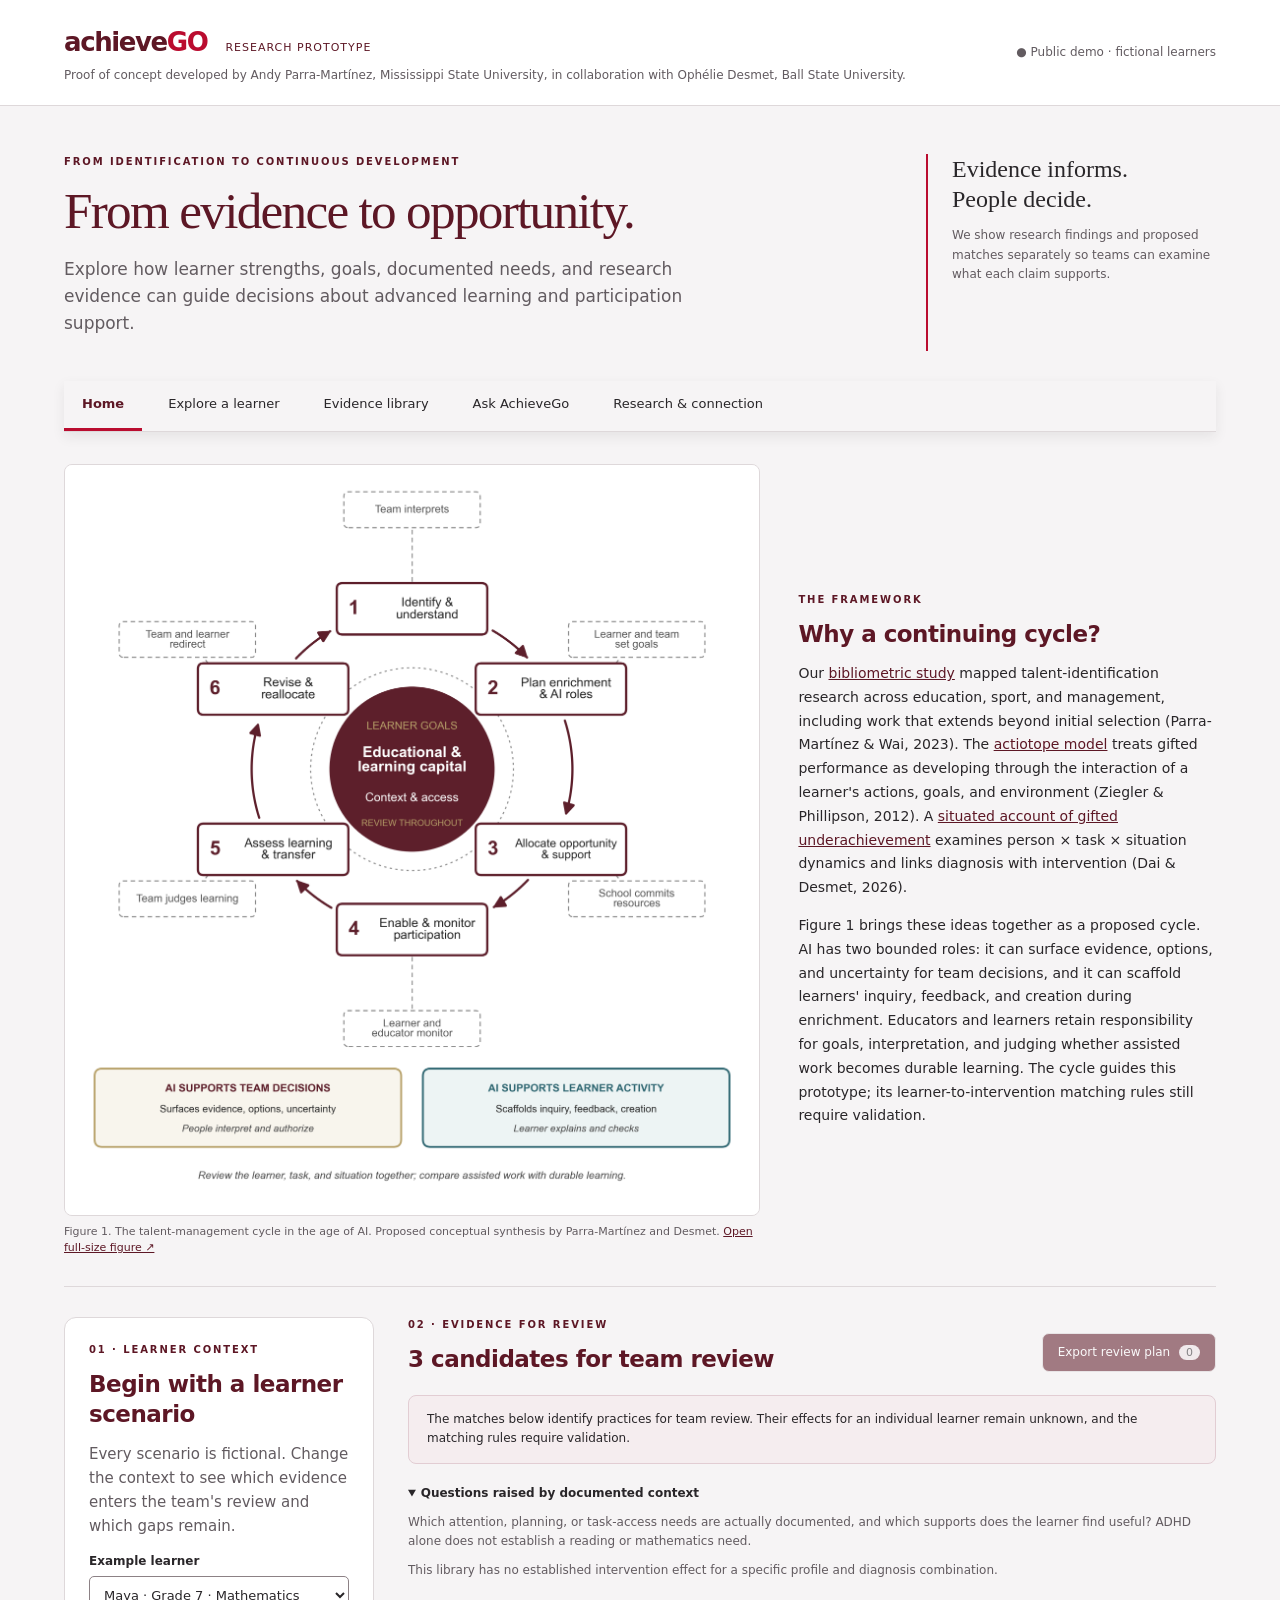
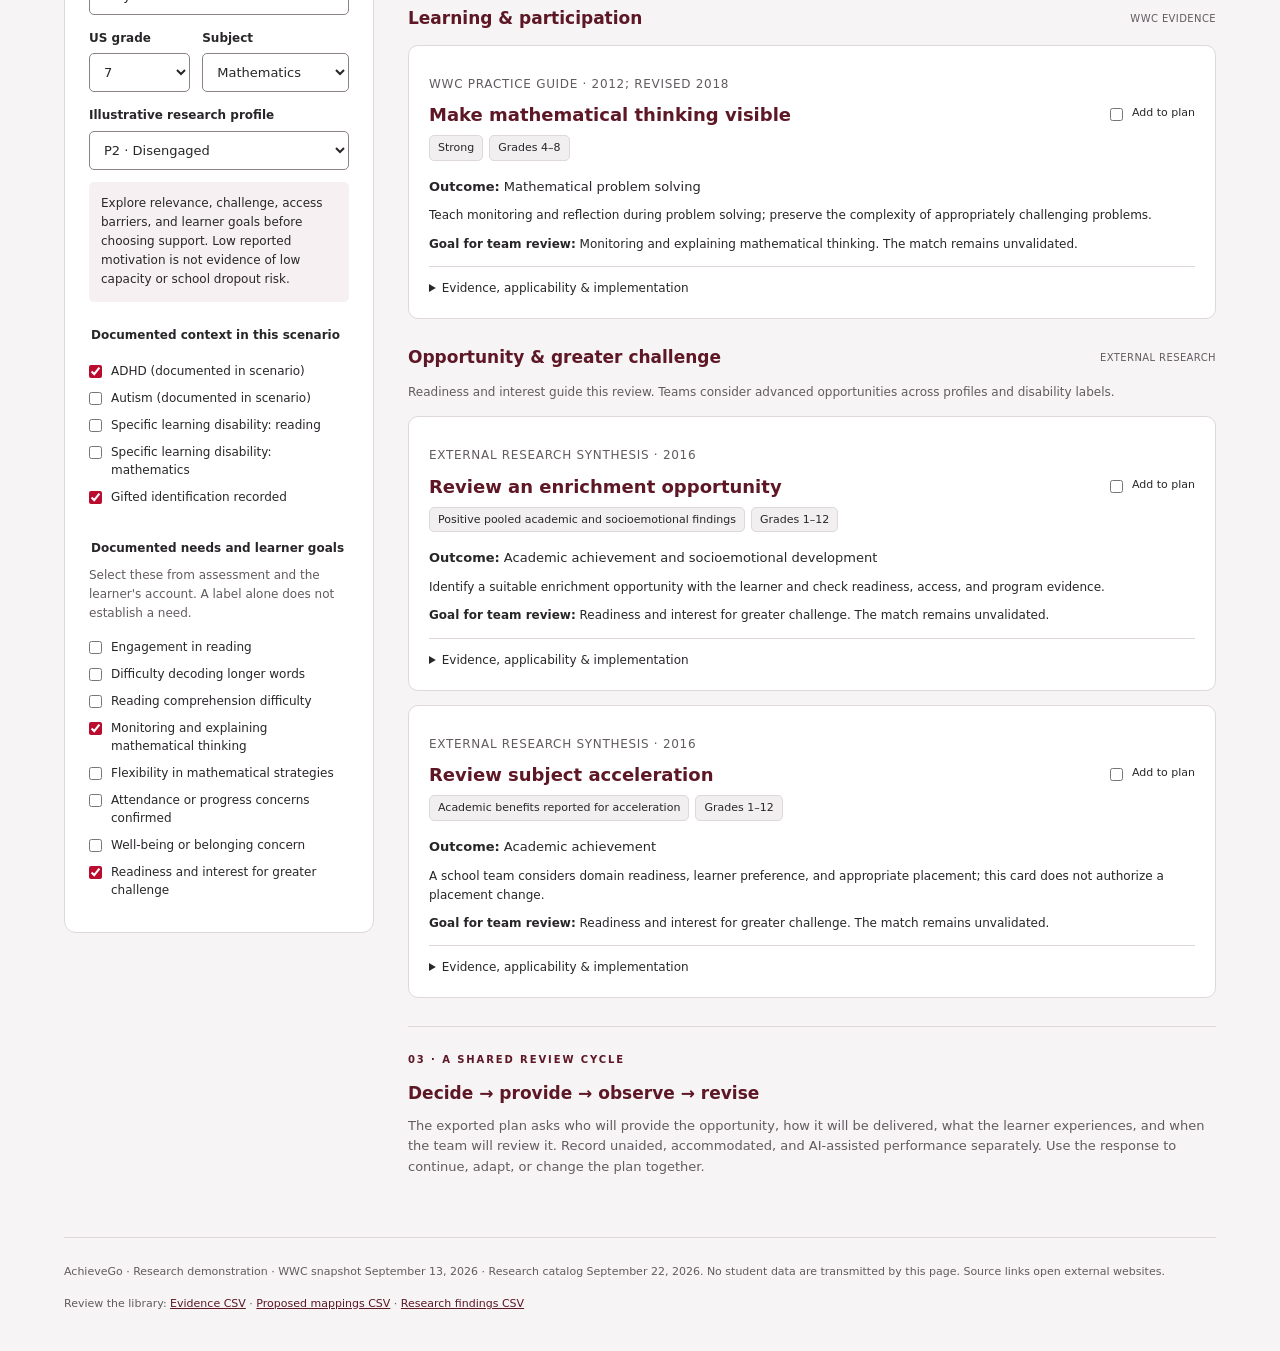
==== commit 10a7f034: "Show both AI roles in talent-management figure" ====
--- a/index.html
+++ b/index.html
@@ -37,8 +37,8 @@
 <nav id="site-nav" aria-label="Main navigation"><button id="home-tab" class="active" aria-pressed="true">Home</button><button id="workspace-tab" aria-pressed="false">Explore a learner</button><button id="library-tab" aria-pressed="false">Evidence library</button><button id="chat-tab" aria-pressed="false">Ask AchieveGo</button><button id="about-tab" aria-pressed="false">Research & connection</button></nav>
 <section id="workspace-view">
 <section class="model-overview" aria-labelledby="model-title">
-<figure class="model-figure"><a href="assets/figure1_tm_cycle.png" target="_blank" rel="noopener" aria-label="Open Figure 1 at full size"><img src="assets/figure1_tm_cycle.png" width="2670" height="2543" alt="Talent-management cycle around learner goals, context, and access: identify and understand; plan enrichment and AI's role; allocate opportunity and support; enable and monitor participation; assess learning and transfer; revise and reallocate. Educators and learners interpret and review throughout."></a><figcaption>Figure 1. The talent-management cycle in the age of AI. Proposed conceptual synthesis by Parra-Martínez and Desmet. <a href="assets/figure1_tm_cycle.png" target="_blank" rel="noopener">Open full-size figure ↗</a></figcaption></figure>
-<div class="model-copy"><p class="eyebrow">THE FRAMEWORK</p><h2 id="model-title">Why a continuing cycle?</h2><p>Our <a href="https://doi.org/10.3389/fpsyg.2023.1141159" target="_blank" rel="noopener">bibliometric study</a> mapped talent-identification research across education, sport, and management, including work that extends beyond initial selection (Parra-Martínez &amp; Wai, 2023). The <a href="https://doi.org/10.1080/13598139.2012.679085" target="_blank" rel="noopener">actiotope model</a> treats gifted performance as developing through the interaction of a learner's actions, goals, and environment (Ziegler &amp; Phillipson, 2012). A <a href="https://doi.org/10.1177/00169862261448147" target="_blank" rel="noopener">situated account of gifted underachievement</a> examines person × task × situation dynamics and links diagnosis with intervention (Dai &amp; Desmet, 2026).</p><p>Figure 1 brings these ideas together as a proposed cycle: teams plan opportunities and supports, observe what happens, assess learning, and revise the environment or plan with the learner. The cycle guides this prototype; its learner-to-intervention matching rules still require validation.</p></div>
+<figure class="model-figure"><a href="assets/figure1_tm_cycle.png" target="_blank" rel="noopener" aria-label="Open Figure 1 at full size"><img src="assets/figure1_tm_cycle.png" width="2820" height="3049" alt="Six-step talent-management cycle centered on learner goals, educational and learning capital, context, and access. AI supports team decisions by surfacing evidence, options, and uncertainty; AI also supports learner activity through inquiry, feedback, and creation. People retain decisions and assess assisted work alongside durable learning."></a><figcaption>Figure 1. The talent-management cycle in the age of AI. Proposed conceptual synthesis by Parra-Martínez and Desmet. <a href="assets/figure1_tm_cycle.png" target="_blank" rel="noopener">Open full-size figure ↗</a></figcaption></figure>
+<div class="model-copy"><p class="eyebrow">THE FRAMEWORK</p><h2 id="model-title">Why a continuing cycle?</h2><p>Our <a href="https://doi.org/10.3389/fpsyg.2023.1141159" target="_blank" rel="noopener">bibliometric study</a> mapped talent-identification research across education, sport, and management, including work that extends beyond initial selection (Parra-Martínez &amp; Wai, 2023). The <a href="https://doi.org/10.1080/13598139.2012.679085" target="_blank" rel="noopener">actiotope model</a> treats gifted performance as developing through the interaction of a learner's actions, goals, and environment (Ziegler &amp; Phillipson, 2012). A <a href="https://doi.org/10.1177/00169862261448147" target="_blank" rel="noopener">situated account of gifted underachievement</a> examines person × task × situation dynamics and links diagnosis with intervention (Dai &amp; Desmet, 2026).</p><p>Figure 1 brings these ideas together as a proposed cycle. AI has two bounded roles: it can surface evidence, options, and uncertainty for team decisions, and it can scaffold learners' inquiry, feedback, and creation during enrichment. Educators and learners retain responsibility for goals, interpretation, and judging whether assisted work becomes durable learning. The cycle guides this prototype; its learner-to-intervention matching rules still require validation.</p></div>
 </section>
 <div class="workspace" id="learner-workspace"><aside>
 <p class="eyebrow">01 · LEARNER CONTEXT</p><h2>Begin with a learner scenario</h2><p class="muted">Every scenario is fictional. Change the context to see which evidence enters the team's review and which gaps remain.</p>
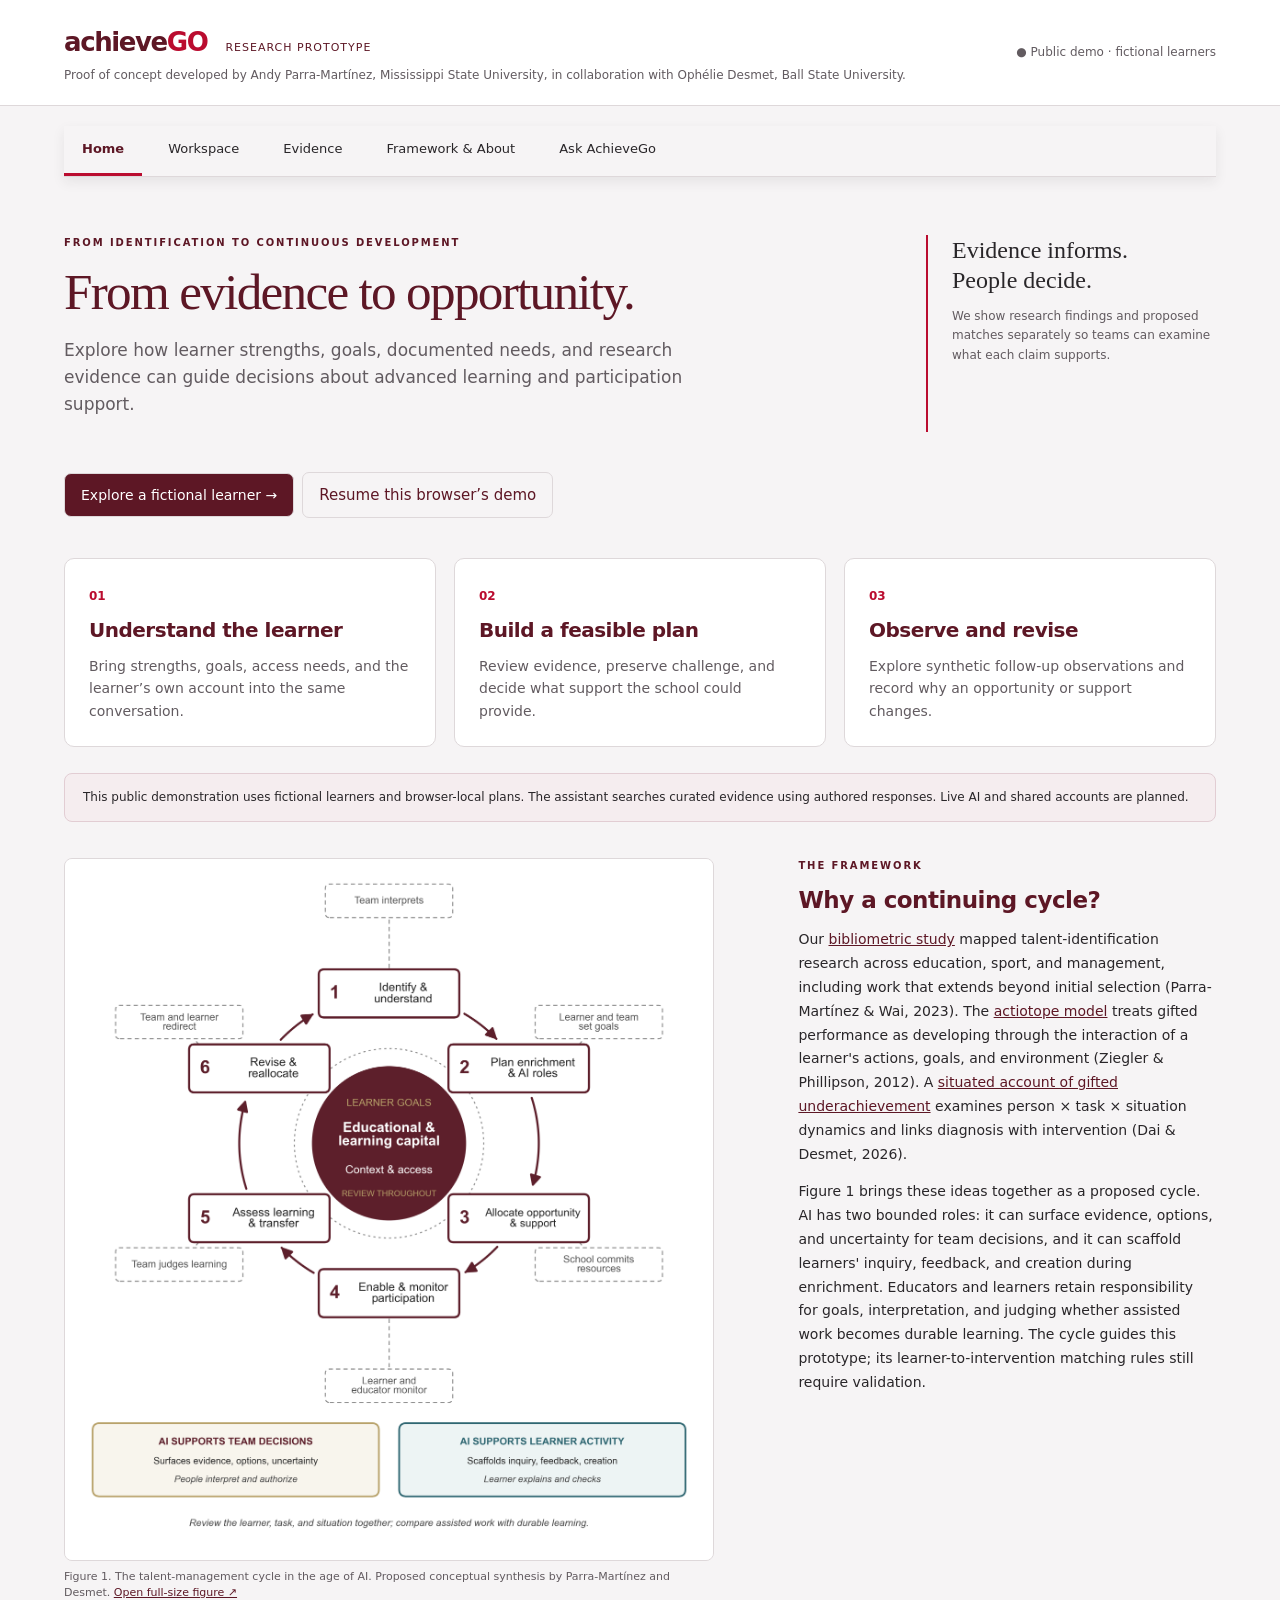
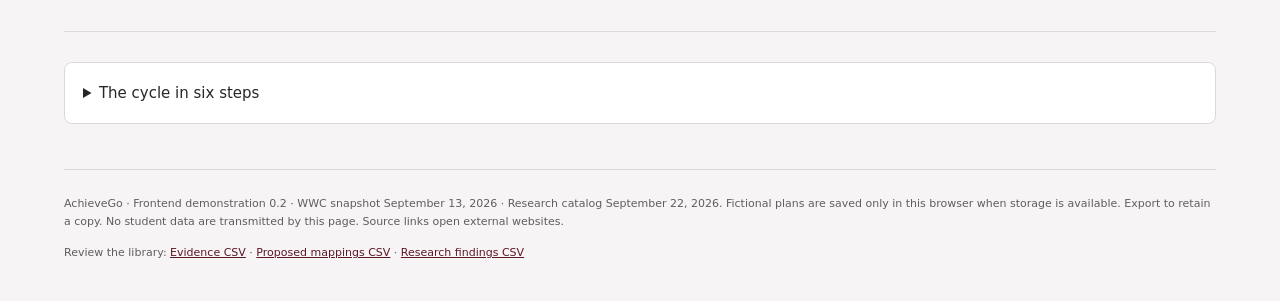
==== commit 566f52c4: "Implement frontend talent management cycle Add a six-stage fictional learner workspace with local pe" ====
--- a/index.html
+++ b/index.html
@@ -28,19 +28,24 @@
 .model-overview{display:grid;grid-template-columns:minmax(0,1.5fr) minmax(0,.9fr);gap:clamp(24px,3vw,40px);align-items:center;margin:0 0 30px;padding:6px 0 30px;border-bottom:1px solid var(--line)}.model-figure{min-width:0;margin:0}.model-figure img{display:block;width:100%;height:auto;background:white;border:1px solid var(--line);border-radius:8px}.model-figure figcaption{font-size:11px;line-height:1.45;color:var(--muted);margin-top:8px}.model-copy p:not(.eyebrow){font-size:14px;line-height:1.7}.model-copy p:last-child{margin-bottom:0}@media(max-width:800px){.model-overview{grid-template-columns:1fr;gap:22px}.model-figure{max-width:620px}}
 
 #site-nav{position:sticky;top:0;z-index:20;background:var(--paper);box-shadow:0 5px 12px rgba(41,38,41,.08)}
+
+/* Frontend 0.2: a continuing educator workflow. */
+html{scroll-padding-top:100px}body{overflow-wrap:break-word}main,header>*,.hero>*,section,article,.results,.plan-layout>*{min-width:0}main{padding-top:20px}h1{overflow-wrap:anywhere}.hero{gap:32px;padding-top:32px}.hero>div:first-child{flex:1}.skip-link{position:absolute;left:16px;top:-80px;z-index:100;background:white;padding:12px}.skip-link:focus{top:8px}.action{display:inline-block;text-decoration:none;border:1px solid var(--line);border-radius:7px;padding:10px 16px;font:inherit;margin:10px 8px 10px 0}.action.primary{background:var(--primary);color:white;font-size:14px}.action:hover{border-color:var(--bsu-cardinal)}a:focus-visible,textarea:focus-visible{outline:3px solid var(--bsu-cardinal);outline-offset:3px}h1:focus,h2:focus{outline:none}.home-actions{margin-bottom:30px}.home-cards{display:grid;grid-template-columns:repeat(3,minmax(0,1fr));gap:18px;margin:0 0 26px}.home-cards article{padding:24px;border:1px solid var(--line);border-radius:10px;background:white}.home-cards span{color:var(--bsu-cardinal);font-weight:700;font-size:12px}.home-cards h2{font-size:20px;margin-top:10px}.home-cards p{font-size:14px;color:var(--muted);margin-bottom:0}.model-overview{align-items:start;margin-top:30px}.model-figure{max-width:650px}.cycle-text{padding:18px;background:white;border:1px solid var(--line);border-radius:8px}.cycle-text ol{display:grid;grid-template-columns:1fr 1fr;gap:10px}.workspace-toolbar{display:flex;align-items:start;justify-content:space-between;gap:24px}.workspace-toolbar h1{font-size:36px;letter-spacing:-1px}.workspace-actions{display:flex;gap:8px;flex-wrap:wrap;justify-content:end}.workspace-actions button{font-size:12px}.workspace-status{display:flex;align-items:center;justify-content:space-between;gap:12px;background:#ede5e8;border-radius:8px;padding:10px 16px;margin:12px 0}.workspace-status span{font-size:12px;color:var(--primary)}.workspace-status button{font-size:12px}.stage-nav{display:grid;grid-template-columns:repeat(6,minmax(0,1fr));gap:8px;border:0;margin:20px 0 28px}.stage-nav a{display:flex;gap:8px;align-items:center;justify-content:center;text-decoration:none;border:1px solid var(--line);border-radius:8px;padding:12px 6px;background:white;font-size:13px;scroll-margin-top:100px}.stage-nav a span{background:#f0e7ea;color:var(--primary);border-radius:50%;padding:2px 8px;font-size:12px}.stage-nav a.active{background:var(--primary);color:white;border-color:var(--primary)}.stage-nav a[data-status=recorded]{border-bottom:3px solid var(--bsu-cardinal)}.stage-nav a.active span{background:white}.plan-layout{display:grid;grid-template-columns:minmax(270px,.8fr) minmax(0,1.5fr);gap:26px;align-items:start}.two-panels{display:grid;grid-template-columns:1fr 1fr;gap:24px;align-items:start}.two-panels>*{min-width:0}.card input:not([type=checkbox]),.card select,.card textarea,aside>input,.workspace input:not([type=checkbox]),.workspace textarea{display:block;width:100%;max-width:100%;border:1px solid #8c8185;border-radius:5px;background:white;color:var(--ink);padding:10px;font:inherit;font-size:14px}.card textarea{resize:vertical}.card label{font-size:13px}.card button{margin-top:12px}.card h2{font-size:23px}.card p{font-size:14px}.card .small{font-size:12px}.plan-summary{font-size:13px;overflow-wrap:anywhere}.plan-summary dd{white-space:pre-wrap}.history-entry{padding:16px 0;border-bottom:1px solid var(--line)}.history-entry p{white-space:pre-wrap}.history-entry summary{font-weight:600}.assessment-group{padding:20px 0;border-bottom:1px solid var(--line)}.assessment-group table{min-width:0;table-layout:fixed}.assessment-group td,.assessment-group th{overflow-wrap:anywhere;vertical-align:top}.table-scroll{overflow:auto;max-width:100%}.observation-bars{margin:18px 0}.observation-bars>div{display:grid;grid-template-columns:85px minmax(0,1fr) 30px;gap:10px;align-items:center;font-size:12px;margin:8px 0}.bar-track{background:#f2edf0;height:14px;border-radius:4px}.bar-track>div{height:14px;background:var(--msu-maroon);border-radius:4px}.comparison-grid{display:grid;grid-template-columns:repeat(3,minmax(0,1fr));gap:24px}.comparison-grid article{min-width:0}.comparison-panel{scroll-margin-top:110px}.figure-gallery{display:grid;grid-template-columns:1fr 1fr;gap:24px;margin:24px 0}.figure-gallery figure{margin:0;min-width:0;background:white;padding:18px;border:1px solid var(--line);border-radius:10px}.figure-gallery img{width:100%;height:auto}.figure-gallery figcaption{font-size:13px;color:var(--muted);margin-top:16px}.page-heading h1{font-size:36px}.error{color:#9b172a;background:#fff0f0;padding:12px;border-radius:6px}#workflow-status:empty{display:none}#workflow-status{font-size:13px}#site-nav{margin-top:0}#site-nav button{white-space:normal}#case-summary{font-size:14px;max-width:700px}.workspace hr{border:0;border-top:1px solid var(--line);margin:24px 0}.chat-compose-footer{flex-wrap:wrap}.chat-context-title{overflow-wrap:anywhere}.chat-heading>div{min-width:0}.home-actions a{white-space:normal}.comparison-panel .plan-summary{font-size:12px}
+@media(max-width:1000px){.stage-nav{grid-template-columns:repeat(3,minmax(0,1fr))}.workspace-toolbar{flex-direction:column}.workspace-actions{justify-content:start}.plan-layout{grid-template-columns:minmax(260px,1fr) minmax(0,1.3fr)}.comparison-grid{grid-template-columns:1fr}.home-cards{gap:12px}.hero-note{max-width:220px}}
+@media(max-width:700px){header{padding:18px 4%}.brand{font-size:25px}.hero{display:block}.hero h1{font-size:36px;letter-spacing:-1px}.hero-note{display:none}.eyebrow{letter-spacing:1px;overflow-wrap:anywhere}.home-cards,.two-panels,.plan-layout,.figure-gallery,.workspace{display:grid;grid-template-columns:minmax(0,1fr)}.home-cards article{padding:20px}.model-overview{grid-template-columns:minmax(0,1fr)}.model-figure{max-width:100%}.model-copy p:not(.eyebrow){font-size:14px}.workspace-toolbar h1{font-size:30px}.workspace-status{align-items:start;flex-direction:column}.stage-nav a{font-size:12px;padding:10px 4px;gap:5px}.stage-nav a span{padding:1px 6px}.results-head{flex-direction:column;align-items:start}.hero{padding-top:20px}.cycle-text ol{display:block}.cycle-text li{margin:8px 0}.chat-layout{grid-template-columns:minmax(0,1fr)}.chat-heading{display:block}.chat-messages{height:440px;padding:18px}.library-heading label{min-width:0}.card-top{flex-wrap:wrap}.chat-toolbar{flex-wrap:wrap}.two{grid-template-columns:1fr 1fr}#site-nav{display:grid;grid-template-columns:repeat(4,minmax(0,1fr));gap:0}#site-nav button{font-size:12px;padding:11px 4px}#chat-tab{grid-column:1/-1;text-align:right;padding:8px 10px;border-top:1px solid var(--line)}.stage-nav{grid-template-columns:repeat(3,minmax(0,1fr))}.brand-group{max-width:100%}.figure-gallery figure{padding:12px}}
+@media print{body.printing-plan{background:white}body.printing-plan header,body.printing-plan footer,body.printing-plan nav,body.printing-plan .workspace-toolbar,body.printing-plan .workspace-status,body.printing-plan #workflow-status,body.printing-plan [data-stage=allocate]>.two-panels>article:first-child,body.printing-plan button,body.printing-plan .action,body.printing-plan .skip-link{display:none!important}body.printing-plan [data-stage=allocate]>.two-panels{display:block}body.printing-plan .card{border:0;padding:0}body.printing-plan main{padding:0}body.printing-plan .plan-summary dd{color:black}}
 </style>
 </head>
 <body>
+<a class="skip-link" href="#main-content">Skip to main content</a>
 <header><div class="brand-group"><a class="brand" id="brand-home" href="#">achieve<span>GO</span><i>research prototype</i></a><p class="header-credit">Proof of concept developed by Andy Parra-Martínez, Mississippi State University, in collaboration with Ophélie Desmet, Ball State University.</p></div><span class="local">● Public demo · fictional learners</span></header>
-<main>
-<div class="hero"><div><p class="eyebrow">FROM IDENTIFICATION TO CONTINUOUS DEVELOPMENT</p><h1>From evidence to opportunity.</h1><p class="intro">Explore how learner strengths, goals, documented needs, and research evidence can guide decisions about advanced learning and participation support.</p></div><div class="hero-note"><strong>Evidence informs.<br>People decide.</strong><p>We show research findings and proposed matches separately so teams can examine what each claim supports.</p></div></div>
-<nav id="site-nav" aria-label="Main navigation"><button id="home-tab" class="active" aria-pressed="true">Home</button><button id="workspace-tab" aria-pressed="false">Explore a learner</button><button id="library-tab" aria-pressed="false">Evidence library</button><button id="chat-tab" aria-pressed="false">Ask AchieveGo</button><button id="about-tab" aria-pressed="false">Research & connection</button></nav>
-<section id="workspace-view">
-<section class="model-overview" aria-labelledby="model-title">
+<main id="main-content" tabindex="-1">
+<nav id="site-nav" aria-label="Main navigation"><button id="home-tab" aria-pressed="true">Home</button><button id="workspace-tab" aria-pressed="false">Workspace</button><button id="library-tab" aria-pressed="false">Evidence</button><button id="about-tab" aria-pressed="false">Framework &amp; About</button><button id="chat-tab" aria-pressed="false">Ask AchieveGo</button></nav><section id="home-view" aria-labelledby="home-title"><div class="hero"><div><p class="eyebrow">FROM IDENTIFICATION TO CONTINUOUS DEVELOPMENT</p><h1 id="home-title">From evidence to opportunity.</h1><p class="intro">Explore how learner strengths, goals, documented needs, and research evidence can guide decisions about advanced learning and participation support.</p></div><div class="hero-note"><strong>Evidence informs.<br>People decide.</strong><p>We show research findings and proposed matches separately so teams can examine what each claim supports.</p></div></div>
+<div class="home-actions"><a class="action primary" href="#workspace/understand">Explore a fictional learner →</a><a class="action" href="#workspace/review" id="resume-demo">Resume this browser’s demo</a></div><div class="home-cards"><article><span>01</span><h2>Understand the learner</h2><p>Bring strengths, goals, access needs, and the learner’s own account into the same conversation.</p></article><article><span>02</span><h2>Build a feasible plan</h2><p>Review evidence, preserve challenge, and decide what support the school could provide.</p></article><article><span>03</span><h2>Observe and revise</h2><p>Explore synthetic follow-up observations and record why an opportunity or support changes.</p></article></div><p class="notice">This public demonstration uses fictional learners and browser-local plans. The assistant searches curated evidence using authored responses. Live AI and shared accounts are planned.</p><section class="model-overview" aria-labelledby="model-title">
 <figure class="model-figure"><a href="assets/figure1_tm_cycle.png" target="_blank" rel="noopener" aria-label="Open Figure 1 at full size"><img src="assets/figure1_tm_cycle.png" width="2820" height="3049" alt="Six-step talent-management cycle centered on learner goals, educational and learning capital, context, and access. AI supports team decisions by surfacing evidence, options, and uncertainty; AI also supports learner activity through inquiry, feedback, and creation. People retain decisions and assess assisted work alongside durable learning."></a><figcaption>Figure 1. The talent-management cycle in the age of AI. Proposed conceptual synthesis by Parra-Martínez and Desmet. <a href="assets/figure1_tm_cycle.png" target="_blank" rel="noopener">Open full-size figure ↗</a></figcaption></figure>
 <div class="model-copy"><p class="eyebrow">THE FRAMEWORK</p><h2 id="model-title">Why a continuing cycle?</h2><p>Our <a href="https://doi.org/10.3389/fpsyg.2023.1141159" target="_blank" rel="noopener">bibliometric study</a> mapped talent-identification research across education, sport, and management, including work that extends beyond initial selection (Parra-Martínez &amp; Wai, 2023). The <a href="https://doi.org/10.1080/13598139.2012.679085" target="_blank" rel="noopener">actiotope model</a> treats gifted performance as developing through the interaction of a learner's actions, goals, and environment (Ziegler &amp; Phillipson, 2012). A <a href="https://doi.org/10.1177/00169862261448147" target="_blank" rel="noopener">situated account of gifted underachievement</a> examines person × task × situation dynamics and links diagnosis with intervention (Dai &amp; Desmet, 2026).</p><p>Figure 1 brings these ideas together as a proposed cycle. AI has two bounded roles: it can surface evidence, options, and uncertainty for team decisions, and it can scaffold learners' inquiry, feedback, and creation during enrichment. Educators and learners retain responsibility for goals, interpretation, and judging whether assisted work becomes durable learning. The cycle guides this prototype; its learner-to-intervention matching rules still require validation.</p></div>
 </section>
-<div class="workspace" id="learner-workspace"><aside>
+<details class="cycle-text"><summary>The cycle in six steps</summary><ol><li>Identify and understand.</li><li>Plan enrichment and AI roles.</li><li>Allocate opportunity and support.</li><li>Enable and monitor participation.</li><li>Assess learning and transfer.</li><li>Revise and reallocate.</li></ol><p>Review goals, educational and learning capital, context, and access throughout.</p></details></section><section id="workspace-view" hidden><div class="workspace-toolbar"><div><p class="eyebrow">FICTIONAL CASE WORKSPACE</p><h1 id="workspace-title" tabindex="-1">Understand the learner</h1><p id="case-summary"></p></div><div class="workspace-actions"><button id="workspace-export">Export workspace</button><button id="workspace-import">Import workspace</button><input id="import-file" type="file" accept=".json,application/json" hidden><button id="workspace-reset">Reset demo</button></div></div><div class="workspace-status"><span id="save-status" role="status"></span><button data-open-assistant>Ask about this stage ↗</button></div><p id="workflow-status" role="status"></p><div id="import-preview" class="notice" hidden><p id="import-summary"></p><button id="import-confirm" class="primary">Replace this browser’s workspace</button><button id="import-cancel">Cancel import</button></div><nav class="stage-nav" aria-label="Talent management stages"><a href="#workspace/understand" data-stage-link="understand"><span>1</span>Understand</a><a href="#workspace/plan" data-stage-link="plan"><span>2</span>Plan</a><a href="#workspace/allocate" data-stage-link="allocate"><span>3</span>Allocate</a><a href="#workspace/monitor" data-stage-link="monitor"><span>4</span>Monitor</a><a href="#workspace/assess" data-stage-link="assess"><span>5</span>Assess</a><a href="#workspace/review" data-stage-link="review"><span>6</span>Review</a></nav><section data-stage="understand"><div class="workspace"><aside>
 <p class="eyebrow">01 · LEARNER CONTEXT</p><h2>Begin with a learner scenario</h2><p class="muted">Every scenario is fictional. Change the context to see which evidence enters the team's review and which gaps remain.</p>
 <label for="preset">Example learner</label><select id="preset"></select>
 <div class="two"><div><label for="grade">US grade</label><select id="grade"></select></div><div><label for="subject">Subject</label><select id="subject"><option value="math">Mathematics</option><option value="literacy">Literacy</option><option value="any">General / school</option></select></div></div>
@@ -48,7 +53,7 @@
 <p id="profile-question" class="context-note"></p>
 <fieldset><legend>Documented context in this scenario</legend><div id="labels"></div><label class="check"><input type="checkbox" id="gifted">Gifted identification recorded</label></fieldset>
 <fieldset><legend>Documented needs and learner goals</legend><p class="muted small">Select these from assessment and the learner's account. A label alone does not establish a need.</p><div id="needs"></div></fieldset>
-</aside><div class="results">
+<hr><label for="new-case-name">Create another fictional case</label><input id="new-case-name" maxlength="80" placeholder="Fictional case name"><button id="new-case">Create case</button></aside><div class="card"><h2>A fuller account of the learner</h2><button id="fill-example">Fill empty fields with an authored example</button><p class="small muted">For the five original cases, this supplies fictional planning details. Existing entries are retained; review every proposal.</p><label for="field-description">Fictional case description</label><textarea rows="3" maxlength="6000" id="field-description" data-field="description" ></textarea><label for="field-readiness">Domain strengths and readiness</label><textarea rows="3" maxlength="6000" id="field-readiness" data-field="readiness" ></textarea><label for="field-readinessSource">Source of readiness information</label><select id="field-readinessSource" data-field="readinessSource"><option value="unknown">Unknown / to clarify</option><option value="measurement">Measurement</option><option value="observation">Observation</option><option value="learner report">Learner report</option><option value="family report">Family report</option></select><label for="field-contextDate">Date of that information</label><input type="date" id="field-contextDate" data-field="contextDate" ><label for="field-interests">Interests and preferences</label><textarea rows="3" maxlength="6000" id="field-interests" data-field="interests" ></textarea><label for="field-learnerVoice">Learner’s account</label><textarea rows="3" maxlength="6000" id="field-learnerVoice" data-field="learnerVoice" ></textarea><label for="field-familyVoice">Family’s account</label><textarea rows="3" maxlength="6000" id="field-familyVoice" data-field="familyVoice" ></textarea><label for="field-barriers">Task, environment, and access barriers</label><textarea rows="3" maxlength="6000" id="field-barriers" data-field="barriers" ></textarea><p class="small muted">Mark unknown information explicitly. Research profile labels remain descriptive group patterns; no individual classifier runs.</p><a class="action primary" href="#workspace/plan">Plan a learning goal →</a></div></div></section><section data-stage="plan" hidden><div class="plan-layout"><div class="card"><h2>Build the draft plan</h2><label for="field-goal">Learning goal</label><textarea rows="3" maxlength="6000" id="field-goal" data-field="goal" ></textarea><label for="field-baseline">Baseline and how learning will be assessed</label><textarea rows="3" maxlength="6000" id="field-baseline" data-field="baseline" ></textarea><label for="field-opportunity">Advanced opportunity or planned learning activity</label><textarea rows="3" maxlength="6000" id="field-opportunity" data-field="opportunity" ></textarea><label for="field-support">Participation and access support</label><textarea rows="3" maxlength="6000" id="field-support" data-field="support" ></textarea><label for="field-adaptations">Proposed adaptations and reasons</label><textarea rows="3" maxlength="6000" id="field-adaptations" data-field="adaptations" ></textarea><label for="field-ai">Planned AI role</label><select id="field-ai" data-field="ai"><option value="none">No AI assistance</option><option value="hints">Graduated hints</option><option value="feedback">Feedback on learner work</option><option value="generated material">Generated material for review</option></select><label for="field-accommodations">Access accommodations, recorded separately</label><textarea rows="3" maxlength="6000" id="field-accommodations" data-field="accommodations" ></textarea><p class="small muted">Independent learning can be assessed while retaining appropriate access accommodations. A proposed activity or adaptation is not a trial-validated intervention.</p><a class="action primary" href="#workspace/allocate">Check feasibility →</a></div><div class="results">
 <div class="results-head"><div><p class="eyebrow">02 · EVIDENCE FOR REVIEW</p><h2 id="result-title">Possible next steps</h2></div><button id="export" class="primary">Export review plan <span id="selected-count">0</span></button></div>
 <div class="notice">The matches below identify practices for team review. Their effects for an individual learner remain unknown, and the matching rules require validation.</div>
 <div id="questions"></div><div id="gaps" aria-live="polite"></div>
@@ -56,8 +61,7 @@
 <section><div class="section-label"><h3>Opportunity & greater challenge</h3><span>External research</span></div><p class="muted small">Readiness and interest guide this review. Teams consider advanced opportunities across profiles and disability labels.</p><div id="opportunity-cards"></div></section>
 <details id="related-wrap"><summary>Related outcomes and limits</summary><div id="related-cards"></div></details>
 <div class="cycle"><p class="eyebrow">03 · A SHARED REVIEW CYCLE</p><h3>Decide → provide → observe → revise</h3><p>The exported plan asks who will provide the opportunity, how it will be delivered, what the learner experiences, and when the team will review it. Record unaided, accommodated, and AI-assisted performance separately. Use the response to continue, adapt, or change the plan together.</p></div>
-</div></div>
-</section>
+</div></div></section><section data-stage="allocate" hidden><div class="two-panels"><article class="card"><h2>What could the school provide?</h2><p>All resources below are fictional. Choosing a resource does not establish that it implements the intervention studied in a source.</p><label for="field-resource">Illustrative local resource</label><select id="field-resource" data-field="resource"><option value="">Availability not established</option><option value="extension">Subject extension group</option><option value="mentor">Mentor-supported inquiry</option><option value="access">Specialist access consultation</option></select><div id="resource-details" class="notice"></div><label for="field-responsible">Responsible educator or role</label><textarea rows="3" maxlength="6000" id="field-responsible" data-field="responsible" ></textarea><label for="field-delivery">Delivery, staffing, schedule, and feasibility</label><textarea rows="3" maxlength="6000" id="field-delivery" data-field="delivery" ></textarea><label for="field-reviewDate">Review date</label><input type="date" id="field-reviewDate" data-field="reviewDate" ><button id="confirm-plan" class="primary">Confirm demo plan</button><p class="small muted">Confirmation records a decision in this fictional browser workspace. It is not authenticated team approval or a placement.</p></article><article class="card"><h2>Plan preview</h2><div id="plan-preview"></div><button id="print-plan">Print plan</button><a class="action" href="#workspace/monitor">Monitor participation →</a></article></div></section><section data-stage="monitor" hidden><div class="two-panels"><article class="card"><h2>Record a synthetic observation</h2><p>Confirm a demo plan before recording observations. Every entry remains marked as fictional.</p><form id="observation-form"><label for="observation-date">Date</label><input id="observation-date" type="date" required><label for="observation-measure">Measure</label><input id="observation-measure" maxlength="100" required placeholder="For example: explanation rubric"><label for="observation-value">Value (leave empty if missing)</label><input id="observation-value" type="number" step="any"><label for="observation-unit">Unit or scoring scale</label><input id="observation-unit" maxlength="100" placeholder="For example: points, 0–4"><label for="observation-ai">AI assistance during this observation</label><select id="observation-ai"><option value="none">None</option><option value="hints">Hints</option><option value="feedback">Feedback</option><option value="generated material">Generated material</option></select><label for="observation-accommodations">Access accommodations</label><input id="observation-accommodations" maxlength="6000"><label for="observation-delivery">Delivery, participation, and access</label><textarea id="observation-delivery" rows="3" maxlength="6000"></textarea><label for="observation-feedback">Learner feedback</label><textarea id="observation-feedback" rows="3" maxlength="6000"></textarea><button class="primary" type="submit">Add synthetic observation</button></form></article><article class="card"><h2>Delivery and learner experience</h2><button id="load-observations">Load authored follow-up example</button><p class="small muted">This example adds fictional observations for the current plan. It does not report research outcomes.</p><div id="observation-log"></div><a class="action" href="#workspace/assess">Assess learning and transfer →</a></article></div></section><section data-stage="assess" hidden><div class="card"><h2>Learning, assistance, and transfer</h2><p>Compare only measures with the same scale and conditions. A change in a fictional score does not establish an intervention effect.</p><div id="assessment-view"></div></div><article class="card"><p class="eyebrow">AUTHORED LEARNER-ACTIVITY PREVIEW</p><h2>Explain a strategy, then transfer it</h2><p>Illustrative mathematics task: two rectangles have the same perimeter. Must they have the same area? Explain and test your claim.</p><details><summary>Reveal a graduated hint</summary><p>Choose a perimeter. Find two different pairs of side lengths that produce it, then compare their areas.</p></details><details><summary>Prompt learner explanation</summary><p>Which example supports or challenges your claim? Explain the reasoning without relying on the hint’s wording.</p></details><details><summary>Independent transfer prompt</summary><p>For a fixed perimeter, investigate which rectangle gives the largest area. Explain how you checked your conjecture. Retain access accommodations and record any AI assistance separately.</p></details><p class="small muted">Authored activity preview; no live tutoring or automated scoring. Educators judge domain readiness and task suitability.</p></article><a class="action primary" href="#workspace/review">Review and revise →</a></section><section data-stage="review" hidden><div class="two-panels"><article class="card"><h2>Review the response and the fit</h2><p>Was the opportunity delivered? Could the learner participate? What does the learner report? What independent evidence supports the next decision?</p><form id="review-form"><label for="review-decision">Next decision</label><select id="review-decision"><option value="continue">Continue</option><option value="adapt">Adapt</option><option value="replace">Replace</option><option value="gather information">Gather more information</option></select><label for="review-rationale">Evidence, learner account, and rationale</label><textarea id="review-rationale" rows="5" maxlength="6000" required></textarea><button class="primary" type="submit">Record demo review</button></form><p>For adaptation or replacement, update the draft and confirm a new plan. Earlier versions remain available.</p><a class="action" href="#workspace/plan">Revise the draft →</a></article><article class="card"><h2>Decisions and plan history</h2><div id="review-history"></div><div id="version-history"></div></article></div></section></section>
 <section id="chat-view" hidden>
 <div class="chat-heading"><div><p class="eyebrow">EVIDENCE FOR EDUCATOR DECISIONS</p><h2>Ask AchieveGo</h2><p class="muted">This tool searches 12 curated planning records. The Evidence library also contains research publications awaiting independent review; they are not yet part of chatbot retrieval.</p></div><span class="badge chat-mode">Local evidence demo · no AI provider connected</span></div>
 <div class="chat-layout"><aside class="chat-context"><p class="eyebrow">CONTEXT YOU CHOOSE</p><h3>A shared starting point</h3><label class="check"><input type="checkbox" id="chat-use-context" checked>Include the selected fictional scenario</label><div id="chat-context-preview"></div><button id="chat-edit-context" type="button">Change learner context</button><hr><h3>Questions to explore</h3><div class="chat-suggestions"><button type="button" data-chat-task="explain">Explain the options</button><button type="button" data-chat-task="compare">Compare approaches</button><button type="button" data-chat-task="assess">What should I assess?</button><button type="button" data-chat-task="plan">Draft a review sequence</button><button type="button" data-chat-task="monitor">What should I monitor?</button></div><details class="chat-method"><summary>How this demo works</summary><p>Responses draw on a local evidence index and authored templates. Questions remain in this browser; no AI provider receives them.</p><p>Provider-connected assistance and selected-user login are planned for a later version. This demonstration does not generate a diagnosis or assign an intervention.</p><p id="chat-index-status"></p></details></aside>
@@ -66,8 +70,8 @@
 <section id="library-view" hidden><div class="library-heading"><div><p class="eyebrow">A CURATED STARTING POINT</p><h2>Trace the evidence.</h2><p id="evidence-counts"></p></div><label>Find evidence<input id="search" type="search" placeholder="Outcome, program, source…"></label></div><p class="notice">Practice-guide evidence levels, intervention effectiveness ratings, and ESSA tiers describe different kinds of evidence. We retain each source's framework and show negative or uncertain findings alongside positive ones.</p><h3>Curated planning records</h3><div id="all-cards" class="library-grid"></div>
 <div class="library-heading research-heading"><div><p class="eyebrow">RESEARCH FOR REVIEW</p><h3>Reviews, meta-analyses & trials</h3><p>These initial extractions await independent appraisal. They inform research review and do not automatically become recommendations for a learner. Two gifted-education syntheses also appear in the planning library.</p></div><label for="research-type">Research type<select id="research-type"><option value="all">All research</option><option value="meta_analysis">Meta-analysis</option><option value="systematic_review">Systematic review</option><option value="randomized_controlled_trial">Randomized controlled trial</option></select></label></div>
 <p id="research-count" role="status"></p><div id="research-cards" class="library-grid"></div></section>
-<section id="about-view" hidden><div class="about-grid"><article><p class="eyebrow">DESCRIPTIVE RESEARCH</p><h2>Profiles as one source of information</h2><p>Our latent profile analysis describes 48,789 students across 108 Dutch schools using three reasoning and three psychosocial indicators. Motivation and well-being distinguish the profiles more than the reasoning measures in this sample.</p><div id="profile-table"></div><p class="muted">The table reports group means in standardized units. These patterns do not diagnose or classify individual students, and their usefulness in US settings remains untested.</p></article><article><p class="eyebrow">EVIDENCE PROVENANCE</p><h2>A retained WWC snapshot</h2><div id="snapshot"></div><p>We retained a WWC website export with its retrieval date and source identifiers. The export route may change, so practice-guide recommendations are curated separately and retain their original publication dates.</p><a href="https://ies.ed.gov/ncee/wwc/StudyFindings" target="_blank" rel="noopener">Open the official WWC export page ↗</a></article><article><p class="eyebrow">THE UNTESTED MATCH</p><h2>From evidence to a learner's plan</h2><p>The starter library does not establish that a particular profile and diagnosis combination responds best to a specific intervention. Educators and specialists must examine applicability, feasible delivery, and the learner's goals before selecting an option.</p><p>Inspectable rules organize this review. The prototype does not diagnose students or estimate individual treatment effects.</p></article><article><p class="eyebrow">SHARED DEVELOPMENT</p><h2>Research into practice</h2><p>Researchers appraise evidence and test matching hypotheses. Educators and specialists determine what schools can deliver. Learners and families identify goals and access barriers. Engineers make sources, decisions, and revisions traceable.</p><p>The next studies should examine usability, evidence appraisal, and whether access to the library or profile-informed planning improves decisions and outcomes.</p></article></div></section>
-<footer><p>AchieveGo · Research demonstration · WWC snapshot September 13, 2026 · Research catalog September 22, 2026. No student data are transmitted by this page. Source links open external websites.</p><p>Review the library: <a href="data/evidence_library.csv" download>Evidence CSV</a> · <a href="data/proposed_mappings.csv" download>Proposed mappings CSV</a> · <a href="data/research_findings.csv" download>Research findings CSV</a></p></footer>
+<section id="about-view" hidden><div class="page-heading"><p class="eyebrow">FOUNDATIONS AND DEVELOPMENT</p><h1>Framework &amp; About</h1><p>Talent management supplies the sequence. The Actiotope Model centers goals and educational capital. The person × task × situation account keeps the opportunity and environment in the review.</p></div><div class="figure-gallery"><figure><img src="assets/figure2_evidence_to_design.png" alt="Panel A shows observed descriptive profile distributions across recorded identification groups. Panel B proposes team planning that combines measured profiles and uncertainty, readiness, needs, and learner and family accounts."><figcaption>Figure 2. Observed group patterns inform questions for proposed planning; they do not establish individual treatment effects. <a href="assets/figure2_evidence_to_design.png" target="_blank" rel="noopener">Open full size ↗</a></figcaption></figure><figure><img src="assets/figure3_achievego_mechanics.png" alt="Proposed AchieveGo infrastructure links learner parameters to an assistant, tools, retrieval, human decisions and a curated evidence layer."><figcaption>Figure 3. Proposed infrastructure. This release demonstrates local evidence search and browser-local planning. LLM tool use, vector retrieval, shared records, and authenticated approvals are future work. <a href="assets/figure3_achievego_mechanics.png" target="_blank" rel="noopener">Open full size ↗</a></figcaption></figure></div><div class="about-grid"><article><p class="eyebrow">DESCRIPTIVE RESEARCH</p><h2>Profiles as one source of information</h2><p>Our latent profile analysis describes 48,789 students across 108 Dutch schools using three reasoning and three psychosocial indicators. Motivation and well-being distinguish the profiles more than the reasoning measures in this sample.</p><div id="profile-table"></div><p class="muted">The table reports group means in standardized units. These patterns do not diagnose or classify individual students, and their usefulness in US settings remains untested.</p></article><article><p class="eyebrow">EVIDENCE PROVENANCE</p><h2>A retained WWC snapshot</h2><div id="snapshot"></div><p>We retained a WWC website export with its retrieval date and source identifiers. The export route may change, so practice-guide recommendations are curated separately and retain their original publication dates.</p><a href="https://ies.ed.gov/ncee/wwc/StudyFindings" target="_blank" rel="noopener">Open the official WWC export page ↗</a></article><article><p class="eyebrow">THE UNTESTED MATCH</p><h2>From evidence to a learner's plan</h2><p>The starter library does not establish that a particular profile and diagnosis combination responds best to a specific intervention. Educators and specialists must examine applicability, feasible delivery, and the learner's goals before selecting an option.</p><p>Inspectable rules organize this review. The prototype does not diagnose students or estimate individual treatment effects.</p></article><article><p class="eyebrow">SHARED DEVELOPMENT</p><h2>Research into practice</h2><p>Researchers appraise evidence and test matching hypotheses. Educators and specialists determine what schools can deliver. Learners and families identify goals and access barriers. Engineers make sources, decisions, and revisions traceable.</p><p>The next studies should examine usability, evidence appraisal, and whether access to the library or profile-informed planning improves decisions and outcomes.</p></article></div></section>
+<footer><p>AchieveGo · Frontend demonstration 0.2 · WWC snapshot September 13, 2026 · Research catalog September 22, 2026. Fictional plans are saved only in this browser when storage is available. Export to retain a copy. No student data are transmitted by this page. Source links open external websites.</p><p>Review the library: <a href="data/evidence_library.csv" download>Evidence CSV</a> · <a href="data/proposed_mappings.csv" download>Proposed mappings CSV</a> · <a href="data/research_findings.csv" download>Research findings CSV</a></p></footer>
 </main>
 <script id="library-data" type="application/json">{"version": "0.1.0", "date": "2026-09-13", "status": "Synthetic demonstration; expert curation and matching validation pending", "sources": {"pg8": {"title": "Improving Adolescent Literacy", "url": "https://ies.ed.gov/ncee/wwc/PracticeGuide/8", "year": "2008", "kind": "WWC practice guide", "checked": "2026-09-13", "curation_status": "Prototype extraction; independent review pending"}, "pg16": {"title": "Improving Mathematical Problem Solving in Grades 4 Through 8", "url": "https://ies.ed.gov/ncee/wwc/PracticeGuide/16", "year": "2012; revised 2018", "kind": "WWC practice guide", "checked": "2026-09-13", "curation_status": "Prototype extraction; independent review pending"}, "pg24": {"title": "Preventing Dropout in Secondary Schools", "url": "https://ies.ed.gov/ncee/wwc/PracticeGuide/24", "year": "2017", "kind": "WWC practice guide", "checked": "2026-09-13", "curation_status": "Prototype extraction; independent review pending"}, "pg29": {"title": "Providing Reading Interventions for Students in Grades 4–9", "url": "https://ies.ed.gov/ncee/wwc/PracticeGuide/29", "year": "2022", "kind": "WWC practice guide", "checked": "2026-09-13", "curation_status": "Prototype extraction; independent review pending"}, "cc": {"title": "Check & Connect — Dropout Prevention", "url": "https://ies.ed.gov/ncee/wwc/EvidenceSnapshot/78", "year": "2015", "kind": "WWC intervention report", "checked": "2026-09-13", "curation_status": "Prototype extraction; independent review pending"}, "kim": {"title": "Kim (2016), A Meta-Analysis of the Effects of Enrichment Programs on Gifted Students", "url": "https://doi.org/10.1177/0016986216630607", "year": "2016", "kind": "External research synthesis", "checked": "2026-09-13", "curation_status": "Prototype extraction; independent review pending"}, "accel": {"title": "Steenbergen-Hu, Makel, & Olszewski-Kubilius (2016), What One Hundred Years of Research Says About the Effects of Ability Grouping and Acceleration on K–12 Students’ Academic Achievement", "url": "https://doi.org/10.3102/0034654316675417", "year": "2016", "kind": "External research synthesis", "checked": "2026-09-13", "curation_status": "Prototype extraction; independent review pending"}}, "needs": {"reading_engagement": "Engagement in reading", "decoding": "Difficulty decoding longer words", "comprehension": "Reading comprehension difficulty", "math_reflection": "Monitoring and explaining mathematical thinking", "math_strategies": "Flexibility in mathematical strategies", "offtrack": "Attendance or progress concerns confirmed", "wellbeing": "Well-being or belonging concern", "advanced": "Readiness and interest for greater challenge"}, "labels": {"adhd": {"name": "ADHD (documented in scenario)", "question": "Which attention, planning, or task-access needs are actually documented, and which supports does the learner find useful? ADHD alone does not establish a reading or mathematics need."}, "autism": {"name": "Autism (documented in scenario)", "question": "Ask about communication, sensory access, predictability, interests, and preferred participation. Do not assume low ability, poor motivation, or the same support needs for every autistic learner."}, "sld_reading": {"name": "Specific learning disability: reading", "question": "Confirm the reading component involved and review the existing specialist assessment. A reading disability does not establish difficulty in mathematics or limit advanced content access."}, "sld_math": {"name": "Specific learning disability: mathematics", "question": "Confirm the mathematics difficulty and existing specialist supports. General problem-solving guidance is not evidence of a dyscalculia-specific treatment effect."}}, "profiles": {"P1": {"name": "P1 · Distressed", "share": "7.7%", "question": "Explore school well-being, belonging, and context with the learner. The profile is not a clinical diagnosis; address identified concerns alongside appropriate intellectual challenge.", "group_means": {"Verbal ability": -0.062, "Numerical ability": -0.176, "Figural ability": -0.174, "School motivation": -0.963, "School well-being": -2.385, "Self-perception": -0.73}}, "P2": {"name": "P2 · Disengaged", "share": "14.3%", "question": "Explore relevance, challenge, access barriers, and learner goals before choosing support. Low reported motivation is not evidence of low capacity or school dropout risk.", "group_means": {"Verbal ability": 0.049, "Numerical ability": -0.059, "Figural ability": -0.075, "School motivation": -1.626, "School well-being": -0.4, "Self-perception": -0.25}}, "P3": {"name": "P3 · Typical", "share": "78.0%", "question": "Ask about current strengths and unmet needs; a typical group pattern does not rule out disability, advanced readiness, or a need for support.", "group_means": {"Verbal ability": -0.002, "Numerical ability": 0.028, "Figural ability": 0.034, "School motivation": 0.385, "School well-being": 0.301, "Self-perception": 0.114}}, "unknown": {"name": "Unassigned / uncertain", "share": null, "question": "No profile assignment is needed to review a documented learning goal. Establish context before interpreting any profile."}}, "presets": [{"id": "maya", "name": "Maya · Grade 7 · Mathematics", "profile": "P2", "grade": 7, "subject": "math", "labels": ["adhd"], "gifted": true, "needs": ["math_reflection", "advanced"]}, {"id": "noor", "name": "Noor · Grade 7 · Well-being & challenge", "profile": "P1", "grade": 7, "subject": "math", "labels": ["autism"], "gifted": true, "needs": ["wellbeing", "advanced"]}, {"id": "sam", "name": "Sam · Grade 8 · Reading", "profile": "P2", "grade": 8, "subject": "literacy", "labels": ["sld_reading"], "gifted": true, "needs": ["decoding", "reading_engagement", "advanced"]}, {"id": "jordan", "name": "Jordan · Grade 10 · School participation", "profile": "P2", "grade": 10, "subject": "any", "labels": ["sld_reading"], "gifted": false, "needs": ["offtrack"]}, {"id": "alex", "name": "Alex · Grade 7 · Mathematical strategies", "profile": "P3", "grade": 7, "subject": "math", "labels": [], "gifted": false, "needs": ["math_strategies"]}], "evidence_records": [{"id": "literacy-engagement", "title": "Build engagement in reading", "source_id": "pg8", "locator": "Recommendation 4", "grade_min": 5, "grade_max": 12, "grade_basis": "Guide target grades", "subject": "literacy", "lane": "support", "rating": "Moderate", "rating_framework": "WWC practice-guide recommendation evidence", "outcome": "Adolescent literacy", "population": "Students in grades 5–12; literacy instruction", "implementation": "Review the guide with the teacher; plan meaningful reading choices and engagement supports without lowering text challenge.", "monitor": "Reading engagement alongside an appropriate reading outcome.", "limitations": "Evidence concerns literacy; it does not establish treatment of general distress or ADHD.", "exact_profile_diagnosis_effect": "Not established in this curated record"}, {"id": "math-reflection", "title": "Make mathematical thinking visible", "source_id": "pg16", "locator": "Recommendation 2", "grade_min": 4, "grade_max": 8, "grade_basis": "Guide target grades", "subject": "math", "lane": "support", "rating": "Strong", "rating_framework": "WWC practice-guide recommendation evidence", "outcome": "Mathematical problem solving", "population": "Students in grades 4–8", "implementation": "Teach monitoring and reflection during problem solving; preserve the complexity of appropriately challenging problems.", "monitor": "Independent explanations, error checking, and transfer to new problems.", "limitations": "General instructional evidence; no established P1/P2 or diagnosis-specific effect.", "exact_profile_diagnosis_effect": "Not established in this curated record"}, {"id": "math-strategies", "title": "Compare mathematical strategies", "source_id": "pg16", "locator": "Recommendation 4", "grade_min": 4, "grade_max": 8, "grade_basis": "Guide target grades", "subject": "math", "lane": "support", "rating": "Moderate", "rating_framework": "WWC practice-guide recommendation evidence", "outcome": "Mathematical problem solving", "population": "Students in grades 4–8", "implementation": "Plan teacher-guided comparison of approaches to the same problem.", "monitor": "Flexible strategy use and explanations on new problems.", "limitations": "This is a guide recommendation, not an evaluated AchieveGo-generated lesson.", "exact_profile_diagnosis_effect": "Not established in this curated record"}, {"id": "dropout-monitor", "title": "Review attendance and progress indicators", "source_id": "pg24", "locator": "Recommendation 1", "grade_min": 6, "grade_max": 12, "grade_basis": "Guide target grades", "subject": "any", "lane": "support", "rating": "Minimal", "rating_framework": "WWC practice-guide recommendation evidence", "outcome": "Identifying and responding to risk of dropout", "population": "Secondary students; school monitoring systems", "implementation": "Agree who reviews attendance, behavior, and academic indicators and how concerns trigger coordinated support.", "monitor": "Attendance and progress, with an agreed review date.", "limitations": "Minimal is the source evidence level. Monitoring alone is not proof of improved completion; low motivation alone is not dropout risk.", "exact_profile_diagnosis_effect": "Not established in this curated record"}, {"id": "dropout-support", "title": "Coordinate individualized school support", "source_id": "pg24", "locator": "Recommendation 2", "grade_min": 6, "grade_max": 12, "grade_basis": "Guide target grades", "subject": "any", "lane": "support", "rating": "Moderate", "rating_framework": "WWC practice-guide recommendation evidence", "outcome": "Dropout prevention", "population": "Students identified as off track for graduation", "implementation": "School team reviews intensive individualized support described in the guide; confirm staffing and delivery requirements.", "monitor": "Attendance, course progress, and the learner’s experience of support.", "limitations": "Not a mental-health treatment recommendation or a validated profile-specific assignment.", "exact_profile_diagnosis_effect": "Not established in this curated record"}, {"id": "reading-decoding", "title": "Target the documented decoding difficulty", "source_id": "pg29", "locator": "Recommendation 1", "grade_min": 4, "grade_max": 9, "grade_basis": "Guide target grades", "subject": "literacy", "lane": "support", "rating": "Strong", "rating_framework": "WWC practice-guide recommendation evidence", "outcome": "Reading intervention: decoding", "population": "Students requiring reading intervention in grades 4–9", "implementation": "A qualified educator reviews explicit instruction for decoding complex words; maintain access to advanced ideas through suitable supports.", "monitor": "Word reading and transfer to connected text.", "limitations": "A diagnostic label alone does not specify the decoding need or establish benefit for a gifted subgroup.", "exact_profile_diagnosis_effect": "Not established in this curated record"}, {"id": "reading-comprehension", "title": "Teach a routine for understanding text", "source_id": "pg29", "locator": "Recommendation 3", "grade_min": 4, "grade_max": 9, "grade_basis": "Guide target grades", "subject": "literacy", "lane": "support", "rating": "Strong", "rating_framework": "WWC practice-guide recommendation evidence", "outcome": "Reading intervention: comprehension", "population": "Students requiring reading intervention in grades 4–9", "implementation": "Review the guide’s comprehension practices and select instruction informed by assessment.", "monitor": "Comprehension on new texts, with assistance conditions recorded.", "limitations": "The guide’s evidence level does not validate AI-created instructional materials.", "exact_profile_diagnosis_effect": "Not established in this curated record"}, {"id": "cc-stay", "title": "Check & Connect · staying in school", "source_id": "cc", "locator": "Dropout Prevention, protocol 3.0; Staying in School", "grade_min": 9, "grade_max": 12, "grade_basis": "Outcome-specific grades from the evidence snapshot", "subject": "any", "lane": "support", "rating": "Positive Effects", "rating_framework": "WWC intervention-report effectiveness", "outcome": "Staying in School", "population": "High school students with learning, behavioral, or emotional disabilities in the reviewed evidence", "implementation": "A sustained program of mentoring, monitoring, and coordinated support. Confirm program training, staffing, and fidelity requirements; a brief check-in is not the studied program.", "monitor": "Track the stated outcome; keep graduation, school retention, and course progression distinct.", "limitations": "No validated effect for AchieveGo profiles, giftedness, or each diagnostic subgroup. Sample overlap requires team review. No discernible effects does not prove equivalence or benefit.", "exact_profile_diagnosis_effect": "Not established in this curated record", "essa_tier": "Tier 3", "essa_basis": "Outcome table on EvidenceSnapshot/78; a separate framework from effectiveness", "wwc_intervention_id": "312", "protocol": "Dropout Prevention", "protocol_version": "3.0", "num_studies_meeting": 2, "snapshot": "20260913T203009Z-4af307708b", "source_discrepancy": null}, {"id": "cc-progress", "title": "Check & Connect · progressing in school", "source_id": "cc", "locator": "Dropout Prevention, protocol 3.0; Progressing in school", "grade_min": 9, "grade_max": 9, "grade_basis": "Outcome-specific grades from the evidence snapshot", "subject": "any", "lane": "support", "rating": "Potentially Positive Effects", "rating_framework": "WWC intervention-report effectiveness", "outcome": "Progressing in school", "population": "High school students with learning, behavioral, or emotional disabilities in the reviewed evidence", "implementation": "A sustained program of mentoring, monitoring, and coordinated support. Confirm program training, staffing, and fidelity requirements; a brief check-in is not the studied program.", "monitor": "Track the stated outcome; keep graduation, school retention, and course progression distinct.", "limitations": "No validated effect for AchieveGo profiles, giftedness, or each diagnostic subgroup. Sample overlap requires team review. No discernible effects does not prove equivalence or benefit.", "exact_profile_diagnosis_effect": "Not established in this curated record", "essa_tier": "Tier 3", "essa_basis": "Outcome table on EvidenceSnapshot/78; a separate framework from effectiveness", "wwc_intervention_id": "312", "protocol": "Dropout Prevention", "protocol_version": "3.0", "num_studies_meeting": 1, "snapshot": "20260913T203009Z-4af307708b", "source_discrepancy": "Bulk report flags grades 9–12; snapshot outcome table lists grade 9. Conservative grade-9 gate used; expert reconciliation pending."}, {"id": "cc-complete", "title": "Check & Connect · completing school", "source_id": "cc", "locator": "Dropout Prevention, protocol 3.0; Completing school", "grade_min": 9, "grade_max": 12, "grade_basis": "Outcome-specific grades from the evidence snapshot", "subject": "any", "lane": "support", "rating": "No Discernible Effects", "rating_framework": "WWC intervention-report effectiveness", "outcome": "Completing school", "population": "High school students with learning, behavioral, or emotional disabilities in the reviewed evidence", "implementation": "A sustained program of mentoring, monitoring, and coordinated support. Confirm program training, staffing, and fidelity requirements; a brief check-in is not the studied program.", "monitor": "Track the stated outcome; keep graduation, school retention, and course progression distinct.", "limitations": "No validated effect for AchieveGo profiles, giftedness, or each diagnostic subgroup. Sample overlap requires team review. No discernible effects does not prove equivalence or benefit.", "exact_profile_diagnosis_effect": "Not established in this curated record", "essa_tier": null, "essa_basis": "Outcome table on EvidenceSnapshot/78; a separate framework from effectiveness", "wwc_intervention_id": "312", "protocol": "Dropout Prevention", "protocol_version": "3.0", "num_studies_meeting": 1, "snapshot": "20260913T203009Z-4af307708b", "source_discrepancy": null}, {"id": "enrichment", "title": "Review an enrichment opportunity", "source_id": "kim", "locator": "Research synthesis; program selection still required", "grade_min": 1, "grade_max": 12, "grade_basis": "Prototype browsing range 1–12; not verified coverage of every grade in the synthesis. Review program- and age-specific evidence before use", "subject": "any", "lane": "opportunity", "rating": "Positive pooled academic and socioemotional findings", "rating_framework": "External synthesis; no WWC rating", "outcome": "Academic achievement and socioemotional development", "population": "Gifted students in varied enrichment programs", "implementation": "Identify a suitable enrichment opportunity with the learner and check readiness, access, and program evidence.", "monitor": "Domain growth, engagement, and learner-defined goals.", "limitations": "Synthesis-level evidence is not evidence for any specific local project or AI-generated enrichment. Applicability by age, diagnosis, and program requires review; not a treatment for distress.", "exact_profile_diagnosis_effect": "Not established in this curated record"}, {"id": "acceleration", "title": "Review subject acceleration", "source_id": "accel", "locator": "Acceleration findings of the second-order meta-analysis", "grade_min": 1, "grade_max": 12, "grade_basis": "Review scope; inspect individual studies", "subject": "any", "lane": "opportunity", "rating": "Academic benefits reported for acceleration", "rating_framework": "External synthesis; no WWC rating", "outcome": "Academic achievement", "population": "K–12; acceleration evidence for advanced learners", "implementation": "A school team considers domain readiness, learner preference, and appropriate placement; this card does not authorize a placement change.", "monitor": "Domain mastery, transition experience, and sustained access to supports.", "limitations": "Readiness for enrichment does not establish readiness for acceleration. Effects depend on comparison group and implementation; no validated profile-by-diagnosis allocation rule.", "exact_profile_diagnosis_effect": "Not established in this curated record"}], "mapping_rules": [{"id": "map-literacy-engagement", "evidence_id": "literacy-engagement", "needs_any": ["reading_engagement"], "status": "Proposed; not validated", "rationale": "A documented goal for reading engagement makes this practice relevant for review. Confirm grade scope, delivery, and learner preference. Profile and diagnosis do not predict individual benefit."}, {"id": "map-math-reflection", "evidence_id": "math-reflection", "needs_any": ["math_reflection"], "status": "Proposed; not validated", "rationale": "A documented goal for explaining mathematical thinking makes this practice relevant for review. Confirm grade scope and the task’s intellectual challenge. Profile and diagnosis do not predict individual benefit."}, {"id": "map-math-strategies", "evidence_id": "math-strategies", "needs_any": ["math_strategies"], "status": "Proposed; not validated", "rationale": "A documented goal for flexible strategy use makes this practice relevant for review. Confirm grade scope and the planned instruction. Profile and diagnosis do not predict individual benefit."}, {"id": "map-dropout-monitor", "evidence_id": "dropout-monitor", "needs_any": ["offtrack"], "status": "Proposed; not validated", "rationale": "Documented attendance or progress concerns make this practice relevant for review. Confirm grade scope and who will act on the information. Profile and diagnosis do not predict individual benefit."}, {"id": "map-dropout-support", "evidence_id": "dropout-support", "needs_any": ["offtrack"], "status": "Proposed; not validated", "rationale": "Documented attendance or progress concerns make this practice relevant for review. Confirm grade scope, staffing, and delivery. Profile and diagnosis do not predict individual benefit."}, {"id": "map-reading-decoding", "evidence_id": "reading-decoding", "needs_any": ["decoding"], "status": "Proposed; not validated", "rationale": "A documented decoding difficulty makes this practice relevant for review. Confirm the skill assessed, grade scope, and access to advanced content. Profile and diagnosis do not predict individual benefit."}, {"id": "map-reading-comprehension", "evidence_id": "reading-comprehension", "needs_any": ["comprehension"], "status": "Proposed; not validated", "rationale": "A documented comprehension need makes this practice relevant for review. Confirm the reading task, grade scope, and instructional approach. Profile and diagnosis do not predict individual benefit."}, {"id": "map-cc-stay", "evidence_id": "cc-stay", "needs_any": ["offtrack"], "status": "Proposed; not validated", "rationale": "Documented attendance or progress concerns make this outcome relevant to review. Confirm the studied grade and outcome and the program’s delivery requirements. Profile and diagnosis do not predict individual benefit."}, {"id": "map-cc-progress", "evidence_id": "cc-progress", "needs_any": ["offtrack"], "status": "Proposed; not validated", "rationale": "Documented attendance or progress concerns make this outcome relevant to review. Confirm the studied grade and outcome and the program’s delivery requirements. Profile and diagnosis do not predict individual benefit."}, {"id": "map-cc-complete", "evidence_id": "cc-complete", "needs_any": ["offtrack"], "status": "Proposed; not validated", "rationale": "Documented attendance or progress concerns make this outcome relevant to review. Confirm the studied grade and outcome and the program’s delivery requirements. Profile and diagnosis do not predict individual benefit."}, {"id": "map-enrichment", "evidence_id": "enrichment", "needs_any": ["advanced"], "status": "Proposed; not validated", "rationale": "Demonstrated readiness and interest make enrichment worth reviewing. Confirm age, access, and local program fit. Profile and diagnosis do not predict individual benefit."}, {"id": "map-acceleration", "evidence_id": "acceleration", "needs_any": ["advanced"], "status": "Proposed; not validated", "rationale": "Demonstrated readiness and interest make acceleration worth reviewing. The team must examine placement, learner preference, and transition support; profile and diagnosis do not predict individual benefit."}], "profile_provenance": {"n": 48789, "schools": 108, "country": "Netherlands", "indicators": 6, "means_file": "Manuscript_Outputs/Table3_profile_means_D.csv", "note": "Descriptive group patterns from existing LPA. No individual classifier is run. US grade and diagnosis fields belong only to fictional scenarios."}, "wwc_snapshot": {"snapshot": "20260913T203009Z-4af307708b", "retrieved_at": "2026-09-13T20:30:09.437860+00:00", "rows": {"InterventionReports.csv": 901, "Studies.csv": 18843, "Findings.csv": 14482}, "unique_study_ids": 15129, "unique_review_ids": 18801, "unique_intervention_ids_in_reports": 556, "review_ids_with_multiple_rows": 42}, "research_catalog": {"schema_version": 1, "updated": "2026-09-22", "scope": "Purposeful prototype starter set; not a systematic search or complete evidence base.", "publications": [{"id": "kim-2016", "title": "Kim (2016), A Meta-Analysis of the Effects of Enrichment Programs on Gifted Students", "citation": "Kim, M. (2016). Gifted Child Quarterly, 60(2), 102–116.", "doi": "10.1177/0016986216630607", "year": 2016, "publication_type": "meta_analysis", "synthesis_method": "pairwise_meta_analysis", "tags": ["gifted", "enrichment", "achievement", "wellbeing"], "population": "Gifted students; 26 studies", "intervention": "Varied enrichment programs", "comparison": "Comparators vary across studies", "limitations": "Program and grade differences matter; pooled findings do not validate a local program or a profile-specific intervention.", "source_url": "https://doi.org/10.1177/0016986216630607", "access_basis": "publisher_abstract", "locator": "Abstract", "checked": "2026-09-22", "review_status": "extraction_pending", "appraisal": {"status": "not_appraised", "tool": null, "judgement": null, "reviewer": null}, "overlap_status": "not_assessed", "linked_library_source": "kim", "wwc_rating": null}, {"id": "steenbergen-hu-2016", "title": "Steenbergen-Hu, Makel, & Olszewski-Kubilius (2016), What One Hundred Years of Research Says About the Effects of Ability Grouping and Acceleration on K–12 Students’ Academic Achievement", "citation": "Steenbergen-Hu, S., Makel, M. C., & Olszewski-Kubilius, P. (2016). Review of Educational Research, 86(4), 849–899.", "doi": "10.3102/0034654316675417", "year": 2016, "publication_type": "meta_analysis", "synthesis_method": "second_order_meta_analysis", "tags": ["gifted", "acceleration", "achievement"], "population": "K–12 learners; multiple prior meta-analyses", "intervention": "Academic acceleration", "comparison": "Same-age or older nonaccelerated peers, analyzed separately", "limitations": "Second-order synthesis can reuse studies; comparison groups must remain separate.", "source_url": "https://doi.org/10.3102/0034654316675417", "access_basis": "publisher_abstract", "locator": "Abstract", "checked": "2026-09-22", "review_status": "extraction_pending", "appraisal": {"status": "not_appraised", "tool": null, "judgement": null, "reviewer": null}, "overlap_status": "not_assessed", "linked_library_source": "accel", "wwc_rating": null}, {"id": "dietrichson-2020", "title": "Targeted school-based interventions for improving reading and mathematics for students with, or at risk of, academic difficulties in Grades 7–12: A systematic review", "citation": "Dietrichson, J., Filges, T., Klokker, R. H., Viinholt, B. C. A., Bøg, M., & Jensen, U. H. (2020). Campbell Systematic Reviews, 16, e1081.", "doi": "10.1002/cl2.1081", "year": 2020, "publication_type": "systematic_review", "synthesis_method": "pairwise_meta_analysis", "tags": ["reading", "math", "academic_difficulties", "targeted_instruction"], "population": "Grades 7–12 with or at risk of academic difficulties", "intervention": "Targeted school-based instruction", "comparison": "Study-specific control instruction", "limitations": "Mixed randomized and quasi-experimental evidence; substantial heterogeneity and limited follow-up. Components were not isolated experimentally.", "source_url": "https://onlinelibrary.wiley.com/doi/10.1002/cl2.1081", "access_basis": "full_text_sections", "locator": "Abstract; sections 6.2 and 7.1", "checked": "2026-09-22", "review_status": "extraction_pending", "appraisal": {"status": "not_appraised", "tool": null, "judgement": null, "reviewer": null}, "overlap_status": "not_assessed", "linked_library_source": null, "wwc_rating": null}, {"id": "yegencik-2025", "title": "School-based randomized controlled trials for ADHD and accompanying impairments: a systematic review and meta-analysis", "citation": "Yegencik, B., Bell, B. T., & Deniz, E. (2025). Frontiers in Psychology, 16, 1611145.", "doi": "10.3389/fpsyg.2025.1611145", "year": 2025, "publication_type": "systematic_review", "synthesis_method": "pairwise_meta_analysis", "tags": ["ADHD", "academic_skills", "school_support", "neurodiversity"], "population": "School-age children with ADHD; 26 studies reviewed, 22 meta-analyzed", "intervention": "Child-focused school interventions", "comparison": "Trial-specific control conditions", "limitations": "Mostly primary-school studies; heterogeneous interventions and reporter effects limit transfer to secondary or twice-exceptional learners.", "source_url": "https://www.frontiersin.org/journals/psychology/articles/10.3389/fpsyg.2025.1611145/full", "access_basis": "full_text_sections", "locator": "Results: study selection, academic skills, hyperactivity/impulsivity", "checked": "2026-09-22", "review_status": "extraction_pending", "appraisal": {"status": "not_appraised", "tool": null, "judgement": null, "reviewer": null}, "overlap_status": "not_assessed", "linked_library_source": null, "wwc_rating": null}, {"id": "yeager-2019", "title": "A national experiment reveals where a growth mindset improves achievement", "citation": "Yeager, D. S., et al. (2019). Nature, 573, 364–369.", "doi": "10.1038/s41586-019-1466-y", "year": 2019, "publication_type": "randomized_controlled_trial", "synthesis_method": "none", "tags": ["motivation", "growth_mindset", "achievement", "secondary_school"], "population": "12,490 US ninth graders in 65 schools; individual randomization", "intervention": "Brief online growth-mindset intervention", "comparison": "Randomized control condition", "limitations": "Achievement subgroup and school context matter; higher achievement is not equivalent to gifted identification.", "source_url": "https://www.gregorywalton.com/uploads/4/9/4/4/49448111/yeageretal2019nature.pdf", "access_basis": "full_text_sections", "locator": "Abstract; Methods: Participants; Extended Data Table 1", "checked": "2026-09-22", "review_status": "extraction_pending", "appraisal": {"status": "not_appraised", "tool": null, "judgement": null, "reviewer": null}, "overlap_status": "not_assessed", "linked_library_source": null, "wwc_rating": null}], "findings": [{"id": "kim-academic", "publication_id": "kim-2016", "outcome": "Academic achievement", "population": "Gifted students", "timepoint": "Varied across included studies", "direction": "positive", "summary": "Pooled academic benefit reported.", "locator": "Abstract", "effect": {"metric": "Hedges g", "estimate": 0.96, "ci_lower": 0.64, "ci_upper": 1.3, "ci_level": 0.95, "missing_reason": null}, "recommendation_status": "context_only"}, {"id": "kim-socioemotional", "publication_id": "kim-2016", "outcome": "Socioemotional development", "population": "Gifted students", "timepoint": "Varied across included studies", "direction": "positive", "summary": "Pooled socioemotional benefit reported; not evidence of treatment for distress.", "locator": "Abstract", "effect": {"metric": "Hedges g", "estimate": 0.55, "ci_lower": 0.32, "ci_upper": 0.79, "ci_level": 0.95, "missing_reason": null}, "recommendation_status": "context_only"}, {"id": "accel-same-age", "publication_id": "steenbergen-hu-2016", "outcome": "Academic achievement", "population": "Accelerated learners versus same-age peers", "timepoint": "Varied across syntheses", "direction": "positive", "summary": "Acceleration favored over same-age comparison.", "locator": "Abstract", "effect": {"metric": "Hedges g", "estimate": 0.7, "ci_lower": null, "ci_upper": null, "ci_level": null, "missing_reason": "Numerical estimate or interval not extracted; consult the source."}, "recommendation_status": "context_only"}, {"id": "accel-older", "publication_id": "steenbergen-hu-2016", "outcome": "Academic achievement", "population": "Accelerated learners versus older peers", "timepoint": "Varied across syntheses", "direction": "no_clear_effect", "summary": "Difference from older nonaccelerated peers was not statistically significant.", "locator": "Abstract", "effect": {"metric": "Hedges g", "estimate": 0.09, "ci_lower": null, "ci_upper": null, "ci_level": null, "missing_reason": "Numerical estimate or interval not extracted; consult the source."}, "recommendation_status": "context_only"}, {"id": "dietrichson-short", "publication_id": "dietrichson-2020", "outcome": "Reading and mathematics achievement", "population": "Grades 7–12 with academic difficulties or risk", "timepoint": "End of intervention", "direction": "positive", "summary": "Average short-run benefit with substantial variation across interventions.", "locator": "Abstract; section 6.2", "effect": {"metric": "Standardized effect size", "estimate": 0.22, "ci_lower": 0.148, "ci_upper": 0.284, "ci_level": 0.95, "missing_reason": null}, "recommendation_status": "context_only"}, {"id": "dietrichson-followup", "publication_id": "dietrichson-2020", "outcome": "Reading and mathematics achievement", "population": "Grades 7–12; seven studies with follow-up", "timepoint": "More than three months after intervention", "direction": "no_clear_effect", "summary": "Follow-up estimate was uncertain; this does not prove no lasting benefit.", "locator": "Abstract; section 7.1", "effect": {"metric": "Standardized effect size", "estimate": 0.05, "ci_lower": -0.096, "ci_upper": 0.192, "ci_level": 0.95, "missing_reason": null}, "recommendation_status": "context_only"}, {"id": "adhd-academic", "publication_id": "yegencik-2025", "outcome": "Academic skills", "population": "School-age children with ADHD", "timepoint": "Post-intervention", "direction": "positive", "summary": "Pooled academic skills benefit; primary-school effects exceeded secondary-school effects.", "locator": "Results: Academic skills", "effect": {"metric": "Cohen d", "estimate": 0.37, "ci_lower": 0.23, "ci_upper": 0.5, "ci_level": 0.95, "missing_reason": null}, "recommendation_status": "context_only"}, {"id": "adhd-hyperactivity", "publication_id": "yegencik-2025", "outcome": "Hyperactivity/impulsivity", "population": "School-age children with ADHD", "timepoint": "Post-intervention", "direction": "no_clear_effect", "summary": "Pooled hyperactivity/impulsivity effect was not statistically significant.", "locator": "Results: Hyperactivity/Impulsivity", "effect": {"metric": "Cohen d", "estimate": -0.09, "ci_lower": -0.22, "ci_upper": 0.05, "ci_level": 0.95, "missing_reason": null}, "recommendation_status": "context_only"}, {"id": "yeager-lower", "publication_id": "yeager-2019", "outcome": "Core-course GPA", "population": "Ninth graders below their school achievement median", "timepoint": "Ninth-grade follow-up", "direction": "positive", "summary": "Grades improved in the lower-achieving subgroup; school context moderated effects.", "locator": "Abstract", "effect": {"metric": null, "estimate": null, "ci_lower": null, "ci_upper": null, "ci_level": null, "missing_reason": "Numerical estimate or interval not extracted; consult the source."}, "recommendation_status": "context_only"}, {"id": "yeager-higher", "publication_id": "yeager-2019", "outcome": "Core-course GPA", "population": "Higher-achieving ninth graders", "timepoint": "Ninth-grade follow-up", "direction": "no_clear_effect", "summary": "No statistically significant GPA effect in the higher-achieving subgroup.", "locator": "Extended Data Table 1", "effect": {"metric": "GPA points", "estimate": 0.01, "ci_lower": -0.03, "ci_upper": 0.06, "ci_level": 0.95, "missing_reason": null}, "recommendation_status": "context_only"}], "relationships": [], "wwc_links": []}}</script>
 <script id="chat-index" type="application/json">{"library_version": "0.1.0", "sha256": "55b4d9af79cf465a43eb67add7d612a7d410f4804bb68c6c49130207243aff4f", "method": "metadata and keyword index", "documents": [{"id": "literacy-engagement", "source_id": "pg8", "topics": ["literacy"], "terms": ["12", "5", "adhd", "adolescent", "alongside", "an", "and", "appropriate", "build", "challenge", "choices", "concerns", "distress", "does", "engagement", "establish", "evidence", "general", "grades", "guide", "in", "instruction", "it", "literacy", "lowering", "meaningful", "not", "of", "or", "outcome", "plan", "reading", "review", "students", "supports", "teacher", "text", "the", "treatment", "with", "without"]}, {"id": "math-reflection", "source_id": "pg16", "topics": ["math"], "terms": ["4", "8", "and", "appropriately", "challenging", "checking", "complexity", "diagnosis", "during", "effect", "error", "established", "evidence", "explaining", "explanations", "general", "grades", "in", "independent", "instructional", "make", "mathematical", "monitoring", "new", "no", "of", "or", "p1", "p2", "preserve", "problem", "problems", "reflection", "solving", "specific", "students", "teach", "the", "thinking", "to", "transfer", "visible"]}, {"id": "math-strategies", "source_id": "pg16", "topics": ["math"], "terms": ["4", "8", "a", "achievego", "an", "and", "approaches", "compare", "comparison", "evaluated", "explanations", "flexibility", "flexible", "generated", "grades", "guide", "guided", "in", "is", "lesson", "mathematical", "new", "not", "of", "on", "plan", "problem", "problems", "recommendation", "same", "solving", "strategies", "strategy", "students", "teacher", "the", "this", "to", "use"]}, {"id": "dropout-monitor", "source_id": "pg24", "topics": ["offtrack"], "terms": ["academic", "agree", "agreed", "alone", "an", "and", "attendance", "behavior", "completion", "concerns", "confirmed", "coordinated", "date", "dropout", "evidence", "how", "identifying", "improved", "indicators", "is", "level", "low", "minimal", "monitoring", "motivation", "not", "of", "or", "progress", "proof", "responding", "review", "reviews", "risk", "school", "secondary", "source", "students", "support", "systems", "the", "to", "trigger", "who", "with"]}, {"id": "dropout-support", "source_id": "pg24", "topics": ["offtrack"], "terms": ["a", "and", "as", "assignment", "attendance", "concerns", "confirm", "confirmed", "coordinate", "course", "delivery", "described", "dropout", "experience", "for", "graduation", "guide", "health", "identified", "in", "individualized", "intensive", "learner", "mental", "not", "of", "off", "or", "prevention", "profile", "progress", "recommendation", "requirements", "reviews", "s", "school", "specific", "staffing", "students", "support", "team", "the", "track", "treatment", "validated"]}, {"id": "reading-decoding", "source_id": "pg29", "topics": ["literacy"], "terms": ["4", "9", "a", "access", "advanced", "alone", "and", "benefit", "complex", "connected", "decoding", "diagnostic", "difficulty", "documented", "does", "educator", "establish", "explicit", "for", "gifted", "grades", "ideas", "in", "instruction", "intervention", "label", "longer", "maintain", "need", "not", "or", "qualified", "reading", "requiring", "reviews", "specify", "students", "subgroup", "suitable", "supports", "target", "text", "the", "through", "to", "transfer", "word", "words"]}, {"id": "reading-comprehension", "source_id": "pg29", "topics": ["literacy"], "terms": ["4", "9", "a", "ai", "and", "assessment", "assistance", "by", "comprehension", "conditions", "created", "difficulty", "does", "evidence", "for", "grades", "guide", "in", "informed", "instruction", "instructional", "intervention", "level", "materials", "new", "not", "on", "practices", "reading", "recorded", "requiring", "review", "routine", "s", "select", "students", "teach", "text", "texts", "the", "understanding", "validate", "with"]}, {"id": "cc-stay", "source_id": "cc", "topics": ["offtrack"], "terms": ["a", "achievego", "and", "attendance", "behavioral", "benefit", "brief", "check", "concerns", "confirm", "confirmed", "connect", "coordinated", "course", "diagnostic", "disabilities", "discernible", "distinct", "does", "each", "effect", "effects", "emotional", "equivalence", "evidence", "fidelity", "for", "giftedness", "graduation", "high", "in", "is", "keep", "learning", "mentoring", "monitoring", "no", "not", "of", "or", "outcome", "overlap", "profiles", "program", "progress", "progression", "prove", "requirements", "requires", "retention", "review", "reviewed", "sample", "school", "staffing", "stated", "staying", "students", "studied", "subgroup", "support", "sustained", "team", "the", "track", "training", "validated", "with"]}, {"id": "cc-progress", "source_id": "cc", "topics": ["offtrack"], "terms": ["a", "achievego", "and", "attendance", "behavioral", "benefit", "brief", "check", "concerns", "confirm", "confirmed", "connect", "coordinated", "course", "diagnostic", "disabilities", "discernible", "distinct", "does", "each", "effect", "effects", "emotional", "equivalence", "evidence", "fidelity", "for", "giftedness", "graduation", "high", "in", "is", "keep", "learning", "mentoring", "monitoring", "no", "not", "of", "or", "outcome", "overlap", "profiles", "program", "progress", "progressing", "progression", "prove", "requirements", "requires", "retention", "review", "reviewed", "sample", "school", "staffing", "stated", "students", "studied", "subgroup", "support", "sustained", "team", "the", "track", "training", "validated", "with"]}, {"id": "cc-complete", "source_id": "cc", "topics": ["offtrack"], "terms": ["a", "achievego", "and", "attendance", "behavioral", "benefit", "brief", "check", "completing", "concerns", "confirm", "confirmed", "connect", "coordinated", "course", "diagnostic", "disabilities", "discernible", "distinct", "does", "each", "effect", "effects", "emotional", "equivalence", "evidence", "fidelity", "for", "giftedness", "graduation", "high", "in", "is", "keep", "learning", "mentoring", "monitoring", "no", "not", "of", "or", "outcome", "overlap", "profiles", "program", "progress", "progression", "prove", "requirements", "requires", "retention", "review", "reviewed", "sample", "school", "staffing", "stated", "students", "studied", "subgroup", "support", "sustained", "team", "the", "track", "training", "validated", "with"]}, {"id": "enrichment", "source_id": "kim", "topics": ["advanced"], "terms": ["a", "academic", "access", "achievement", "age", "ai", "an", "and", "any", "applicability", "by", "challenge", "check", "defined", "development", "diagnosis", "distress", "domain", "engagement", "enrichment", "evidence", "for", "generated", "gifted", "goals", "greater", "growth", "identify", "in", "interest", "is", "learner", "level", "local", "not", "opportunity", "or", "program", "programs", "project", "readiness", "requires", "review", "socioemotional", "specific", "students", "suitable", "synthesis", "the", "treatment", "varied", "with"]}, {"id": "acceleration", "source_id": "accel", "topics": ["advanced"], "terms": ["12", "a", "academic", "acceleration", "access", "achievement", "advanced", "allocation", "and", "appropriate", "authorize", "by", "card", "challenge", "change", "comparison", "considers", "depend", "diagnosis", "does", "domain", "effects", "enrichment", "establish", "evidence", "experience", "for", "greater", "group", "implementation", "interest", "k", "learner", "learners", "mastery", "no", "not", "on", "placement", "preference", "profile", "readiness", "review", "rule", "school", "subject", "supports", "sustained", "team", "this", "to", "transition", "validated"]}]}</script>
@@ -117,6 +121,91 @@
     };
   }
   return {assess: assess, plan: plan};
+}());
+</script>
+<script>/* Fictional browser workspace. No remote storage or individual classifier. */
+var AGState = (function () {
+  'use strict';
+  var KEY = 'achievego.demo.workspace.v1';
+  var fields = ['description','readiness','readinessSource','contextDate','interests','learnerVoice','familyVoice','barriers','goal','baseline','opportunity','support','resource','adaptations','responsible','delivery','ai','accommodations','reviewDate'];
+  var stages = ['understand','plan','allocate','monitor','assess','review'];
+  function clone(v) { return JSON.parse(JSON.stringify(v)); }
+  function id() { return 'demo-' + Date.now().toString(36) + '-' + Math.random().toString(36).slice(2,10); }
+  function blank() { var d = {}; fields.forEach(function (k) { d[k] = ''; }); d.readinessSource = 'unknown'; d.ai = 'none'; return d; }
+  function makeCase(p) { return {id:p.id,name:p.name,synthetic:true,context:{scenario:p.id,synthetic:true,grade:p.grade,subject:p.subject,profile:p.profile,labels:p.labels.slice(),gifted:p.gifted,needs:p.needs.slice()},draft:blank(),selected:[],plans:[],observations:[],reviews:[]}; }
+  function fresh(db) { return {schemaVersion:1,libraryVersion:db.version,activeCaseId:db.presets[0].id,cases:db.presets.map(makeCase)}; }
+  function keys(v, allowed, name) {
+    if (!v || typeof v !== 'object' || Array.isArray(v) || Object.keys(v).some(function (k) { return allowed.indexOf(k) < 0; })) throw new Error('Unexpected fields in ' + name + '.');
+  }
+  function str(v, max) { if (typeof v !== 'string' || v.length > (max || 6000)) throw new Error('Invalid or oversized text.'); }
+  function array(v, max) { if (!Array.isArray(v) || v.length > max) throw new Error('Invalid or oversized list.'); }
+  function date(v, optional) {
+    str(v,10); if (optional && !v) return;
+    if (!/^\d{4}-\d{2}-\d{2}$/.test(v) || !Number.isFinite(Date.parse(v+'T00:00:00Z')) || new Date(v+'T00:00:00Z').toISOString().slice(0,10) !== v) throw new Error('Invalid date.');
+  }
+  function unique(list) { if (new Set(list).size !== list.length) throw new Error('Duplicate identifiers.'); }
+  function ids(list, allowed) { array(list,30); unique(list); if (list.some(function (v) { return allowed.indexOf(v) < 0; })) throw new Error('Unknown evidence or context identifier.'); }
+  function context(v, caseId, db) {
+    keys(v,['scenario','synthetic','grade','subject','profile','labels','gifted','needs'],'learner context');
+    if (v.synthetic !== true || v.scenario !== caseId || !Number.isInteger(v.grade) || v.grade < 6 || v.grade > 12 || ['math','literacy','any'].indexOf(v.subject)<0 || !Object.prototype.hasOwnProperty.call(db.profiles,v.profile) || typeof v.gifted !== 'boolean') throw new Error('Use a valid fictional learner context.');
+    ids(v.labels,Object.keys(db.labels)); ids(v.needs,Object.keys(db.needs));
+  }
+  function draft(v) {
+    keys(v,fields,'plan fields'); fields.forEach(function (k) { str(v[k]); });
+    if (['unknown','measurement','observation','learner report','family report'].indexOf(v.readinessSource)<0 || ['none','hints','feedback','generated material'].indexOf(v.ai)<0) throw new Error('Invalid source or AI condition.');
+    date(v.contextDate,true); date(v.reviewDate,true);
+    if (['','extension','mentor','access'].indexOf(v.resource)<0) throw new Error('Unknown fictional resource.');
+  }
+  function validate(v, db) {
+    keys(v,['schemaVersion','libraryVersion','activeCaseId','cases'],'workspace');
+    if (v.schemaVersion !== 1 || v.libraryVersion !== db.version) throw new Error('Unsupported workspace or evidence-library version.');
+    str(v.activeCaseId,100); array(v.cases,30); if (!v.cases.length) throw new Error('Workspace needs at least one fictional case.');
+    unique(v.cases.map(function (c) { return c.id; }));
+    var evidence = db.evidence_records.map(function (r) { return r.id; });
+    v.cases.forEach(function (c) {
+      keys(c,['id','name','synthetic','context','draft','selected','plans','observations','reviews'],'case');
+      str(c.id,100); str(c.name,100); if (!c.id || !c.name.trim() || c.synthetic !== true) throw new Error('Every case must be fictional and named.');
+      context(c.context,c.id,db); draft(c.draft); ids(c.selected,evidence);
+      array(c.plans,100); array(c.observations,500); array(c.reviews,100);
+      unique(c.plans.map(function (p) { return p.id; })); unique(c.observations.map(function (o) { return o.id; })); unique(c.reviews.map(function (r) { return r.id; }));
+      var planIds = c.plans.map(function (p) { return p.id; });
+      c.plans.forEach(function (p,i) {
+        keys(p,['id','version','previousPlanId','caseId','createdAt','synthetic','context','fields','evidenceIds','libraryVersion','status'],'plan');
+        str(p.id,100); str(p.createdAt,100); if (!p.id || !Number.isFinite(Date.parse(p.createdAt)) || p.synthetic !== true || p.caseId !== c.id || p.version !== i+1 || p.previousPlanId !== (i ? c.plans[i-1].id : null) || p.libraryVersion !== db.version || p.status !== 'Demo confirmed') throw new Error('Invalid plan history.');
+        context(p.context,c.id,db); draft(p.fields); ids(p.evidenceIds,evidence);
+      });
+      c.observations.forEach(function (o) {
+        keys(o,['id','planId','date','measure','value','unit','ai','accommodations','delivery','feedback','synthetic'],'observation');
+        ['id','planId','measure','unit','ai','accommodations','delivery','feedback'].forEach(function (k) { str(o[k]); }); date(o.date);
+        if (!o.id || planIds.indexOf(o.planId)<0 || !o.measure.trim() || o.synthetic !== true || (o.value !== null && (typeof o.value !== 'number' || !Number.isFinite(o.value))) || ['none','hints','feedback','generated material'].indexOf(o.ai)<0) throw new Error('Invalid synthetic observation.');
+      });
+      c.reviews.forEach(function (r) {
+        keys(r,['id','planId','date','decision','rationale','nextPlanId','synthetic'],'review');
+        ['id','planId','decision','rationale'].forEach(function (k) { str(r[k]); }); date(r.date);
+        if (!r.id || r.synthetic !== true || planIds.indexOf(r.planId)<0 || (r.nextPlanId !== null && planIds.indexOf(r.nextPlanId)<0) || ['continue','adapt','replace','gather information'].indexOf(r.decision)<0 || !r.rationale.trim()) throw new Error('Invalid review.');
+        if (r.nextPlanId !== null && planIds.indexOf(r.nextPlanId) !== planIds.indexOf(r.planId)+1) throw new Error('Review must link to the next plan version.');
+      });
+    });
+    if (!v.cases.some(function (c) { return c.id === v.activeCaseId; })) throw new Error('Active case is missing.');
+    return clone(v);
+  }
+  function parse(text,db) { if (typeof text !== 'string' || text.length > 2000000) throw new Error('Import must be a JSON workspace under 2 MB.'); return validate(JSON.parse(text),db); }
+  function load(db,storage) {
+    try { var raw=storage.getItem(KEY); return {workspace:raw ? parse(raw,db) : fresh(db),message:raw ? 'Restored from this browser' : 'Ready to save in this browser',blocked:false}; }
+    catch(e) { return {workspace:fresh(db),message:'Browser storage could not be restored. Use export; reset to enable saving.',blocked:true}; }
+  }
+  function save(v,storage) { try { storage.setItem(KEY,JSON.stringify(v)); return 'Saved in this browser'; } catch(e) { return 'Memory only · export to keep your work'; } }
+  function current(v) { return v.cases.find(function (c) { return c.id === v.activeCaseId; }); }
+  function confirm(c,libraryVersion) {
+    if (['goal','baseline','opportunity','responsible','reviewDate'].some(function (k) { return !c.draft[k].trim(); })) throw new Error('Add a goal, baseline, opportunity, responsible role, and review date first.');
+    draft(c.draft);
+    var prev=c.plans.length ? c.plans[c.plans.length-1] : null;
+    var p={id:id(),version:c.plans.length+1,previousPlanId:prev ? prev.id : null,caseId:c.id,createdAt:new Date().toISOString(),synthetic:true,context:clone(c.context),fields:clone(c.draft),evidenceIds:c.selected.slice(),libraryVersion:libraryVersion,status:'Demo confirmed'};
+    c.plans.push(p);
+    if (prev) c.reviews.filter(function (r) { return r.planId===prev.id && !r.nextPlanId && ['adapt','replace'].indexOf(r.decision)>=0; }).forEach(function (r) { r.nextPlanId=p.id; });
+    return p;
+  }
+  return {KEY:KEY,fields:fields,stages:stages,clone:clone,id:id,blank:blank,makeCase:makeCase,fresh:fresh,validate:validate,parse:parse,load:load,save:save,current:current,confirm:confirm};
 }());
 </script>
 <script>(function () {
@@ -140,7 +229,7 @@
     var r = row.record, source = db.sources[r.source_id];
     var caution = ['Minimal','No Discernible Effects','Potentially Positive Effects'].indexOf(r.rating) >= 0;
     var grades = r.grade_min === r.grade_max ? 'Grade ' + r.grade_min : 'Grades ' + r.grade_min + '–' + r.grade_max;
-    return '<article class="card" data-record="' + esc(r.id) + '"><p class="source-kind">' + esc(source.kind) + ' · ' + esc(source.year) + '</p><div class="card-top"><h3>' + esc(r.title) + '</h3>' + (selectable ? '<label class="check select-card"><input type="checkbox" data-select="' + esc(r.id) + '" ' + (selected.has(r.id) ? 'checked' : '') + '>Add to plan</label>' : '') + '</div>' +
+    return '<article class="card" data-record="' + esc(r.id) + '"><p class="source-kind">' + esc(source.kind) + ' · ' + esc(source.year) + '</p><div class="card-top"><h3>' + esc(r.title) + '</h3>' + (selectable ? '<label class="check select-card"><input type="checkbox" data-select="' + esc(r.id) + '" ' + (selected.has(r.id) ? 'checked' : '') + '>Add to plan</label>' : '<button data-compare="' + esc(r.id) + '" type="button">Compare</button>') + '</div>' +
       '<span class="badge ' + (caution ? 'caution' : '') + '">' + esc(r.rating) + '</span><span class="badge">' + esc(grades) + '</span>' +
       '<p class="outcome"><strong>Outcome:</strong> ' + esc(r.outcome) + '</p><p>' + esc(r.implementation) + '</p>' +
       (selectable ? '<p><strong>Goal for team review:</strong> ' + row.goals.map(function (n) { return esc(db.needs[n]); }).join(' · ') + '. The match remains unvalidated.</p>' : '<p><strong>Applicability in this scenario:</strong> ' + esc(row.reason) + '</p>') +
@@ -155,7 +244,7 @@
       '<dt>Provenance</dt><dd>' + esc(source.curation_status) + '. Checked ' + esc(source.checked) + '. ' + esc(r.snapshot ? 'Export: ' + r.snapshot : '') + '</dd></dl>' +
       '<a href="' + esc(source.url) + '" target="_blank" rel="noopener">' + esc(source.title) + ' ↗</a></details></article>';
   }
-  function selectionCount() { $('selected-count').textContent = selected.size; $('export').disabled = selected.size === 0; }
+  function selectionCount() { $('selected-count').textContent = selected.size; $('export').disabled = selected.size === 0; document.dispatchEvent(new CustomEvent('achievego:selection-change')); }
   function render() {
     var l = learner(), result = AGEngine.assess(db, l);
     selected.forEach(function (id) { if (!result.candidates.some(function (r) { return r.record.id === id; })) selected.delete(id); });
@@ -221,22 +310,62 @@
     if (id) { if (event.target.checked) selected.add(id); else selected.delete(id); selectionCount(); }
   });
   $('search').addEventListener('input',function () { renderLibrary(); });
-  var tabs = {home:'workspace',workspace:'workspace',library:'library',chat:'chat',about:'about'};
+  var tabs = {home:'home',workspace:'workspace',library:'library',chat:'chat',about:'about'};
+  var activeStage = 'understand';
+  var stageTitles = {understand:'Understand the learner',plan:'Plan enrichment and AI roles',allocate:'Allocate opportunity and support',monitor:'Monitor participation',assess:'Assess learning and transfer',review:'Revise and reallocate'};
+  function route() {
+    var parts = window.location.hash.slice(1).split('/'), tab = parts[0] || 'home';
+    tab = {evidence:'library',framework:'about',assistant:'chat'}[tab] || tab;
+    if (!tabs[tab]) tab = 'home';
+    if (tab === 'workspace') activeStage = AGState.stages.indexOf(parts[1]) >= 0 ? parts[1] : 'understand';
+    Object.keys(tabs).forEach(function (name) {
+      $(name+'-tab').classList.toggle('active',name === tab);
+      $(name+'-tab').setAttribute('aria-pressed',String(name === tab));
+      if (name === tab) $(name+'-tab').setAttribute('aria-current','page'); else $(name+'-tab').removeAttribute('aria-current');
+      $(tabs[name]+'-view').hidden = name !== tab;
+    });
+    document.querySelectorAll('[data-stage]').forEach(function (panel) { panel.hidden=panel.dataset.stage!==activeStage; });
+    document.querySelectorAll('[data-stage-link]').forEach(function (link) {
+      var current = link.dataset.stageLink === activeStage;
+      link.classList.toggle('active',current);
+      if (current) link.setAttribute('aria-current','step'); else link.removeAttribute('aria-current');
+    });
+    $('workspace-title').textContent=stageTitles[activeStage];
+    if (window.AGFlow) window.AGFlow.refresh();
+    document.dispatchEvent(new CustomEvent('achievego:stage-change'));
+    window.scrollTo({top:0,behavior:'auto'});
+  }
   function showTab(tab) {
-    Object.keys(tabs).forEach(function (name) {
-      $(name + '-tab').classList.toggle('active',name === tab);
-      $(name + '-tab').setAttribute('aria-pressed',String(name === tab));
-    });
-    ['workspace','library','chat','about'].forEach(function (view) { $(view + '-view').hidden = view !== tabs[tab]; });
-    if (tab === 'home') { window.scrollTo({top:0,behavior:'auto'}); return; }
-    var target = tab === 'workspace' ? $('learner-workspace') : $(tab + '-view');
-    var offset = $('site-nav').getBoundingClientRect().height + 12;
-    window.scrollTo({top:Math.max(0,target.getBoundingClientRect().top + window.scrollY - offset),behavior:'auto'});
-  }
-  Object.keys(tabs).forEach(function (tab) { $(tab + '-tab').addEventListener('click',function () { showTab(tab); }); });
+    var next = tab === 'workspace' ? 'workspace/'+activeStage : {library:'evidence',about:'framework',chat:'assistant'}[tab] || tab;
+    if (window.location.hash !== '#'+next) window.history.pushState(null,'','#'+next);
+    route();
+    var title = tab === 'workspace' ? $('workspace-title') : $(tabs[tab]+'-view').querySelector('h1,h2');
+    if (title) { title.setAttribute('tabindex','-1'); title.focus({preventScroll:true}); }
+  }
+  Object.keys(tabs).forEach(function (tab) { $(tab+'-tab').addEventListener('click',function () { showTab(tab); }); });
+  window.addEventListener('hashchange',route);
+  window.addEventListener('popstate',route);
+  document.querySelector('.skip-link').addEventListener('click',function(event) { event.preventDefault(); $('main-content').focus({preventScroll:true}); $('main-content').scrollIntoView({block:'start'}); });
   $('brand-home').addEventListener('click',function (event) { event.preventDefault(); showTab('home'); });
+  document.querySelectorAll('[data-open-assistant]').forEach(function (button) { button.addEventListener('click',function () { showTab('chat'); }); });
   $('export').addEventListener('click',function () {
     var data = AGEngine.plan(db,learner(),Array.from(selected));
+    if (window.AGFlow) {
+      data.frontend_review = window.AGFlow.planExport();
+      var c = data.frontend_review, d = c.draft;
+      data.review_fields.learner_goal = d.goal;
+      data.review_fields.baseline_and_measure = d.baseline;
+      data.review_fields.planned_support_and_fidelity = [d.support,d.delivery].filter(Boolean).join(' · ');
+      data.review_fields.assistance_conditions = 'Planned AI assistance: ' + d.ai + '; access accommodations: ' + (d.accommodations || 'not recorded') + '. Record independent learning with access accommodations retained as appropriate.';
+      data.review_fields.responsible_team_member = d.responsible;
+      data.review_fields.review_date = d.reviewDate;
+      data.review_fields.followup_outcome = c.observations.length ? 'Synthetic observations are in frontend_review.observations; inspect plan, measure, scale, and assistance conditions separately.' : '';
+      data.review_fields.learner_feedback = c.observations.map(function(o) { return o.date + ': ' + (o.feedback || 'not recorded'); }).join('\n');
+      if (c.reviews.length) {
+        var r = c.reviews[c.reviews.length-1], p = c.plans.find(function(p) { return p.id === r.planId; });
+        data.review_fields.decision_and_reason = 'Most recent demo review (plan ' + p.version + '): ' + r.decision + '. ' + r.rationale;
+      }
+    }
     var url = URL.createObjectURL(new Blob([JSON.stringify(data,null,2)],{type:'application/json'}));
     var a = document.createElement('a'); a.href = url; a.download = 'AchieveGo-synthetic-review-plan.json'; a.click();
     setTimeout(function () { URL.revokeObjectURL(url); },1000);
@@ -245,14 +374,112 @@
   var s = db.wwc_snapshot;
   $('snapshot').innerHTML = '<p><strong>' + s.unique_study_ids.toLocaleString() + ' distinct study IDs</strong><br>' + s.rows['Studies.csv'].toLocaleString() + ' study rows · ' + s.rows['Findings.csv'].toLocaleString() + ' finding rows · ' + s.rows['InterventionReports.csv'] + ' intervention-report rows.</p><p class="muted">Retrieved ' + esc(s.retrieved_at.slice(0,10)) + '. The raw export is retained; each planning card requires separate curation.</p>';
   window.AGWorkspace = {
-    context: function () { return JSON.parse(JSON.stringify(learner())); },
+    context: function () { return Object.assign(JSON.parse(JSON.stringify(learner())),window.AGFlow ? window.AGFlow.assistantContext() : {}); },
+    rawContext: learner, stage: function () { return activeStage; }, navigate: showTab,
+    setCase: function (c) {
+      if (!db.presets.some(function (p) { return p.id === c.id; })) { var opt=document.createElement('option'); opt.value=c.id; opt.textContent=c.name; $('preset').appendChild(opt); db.presets.push(Object.assign({id:c.id,name:c.name},c.context)); }
+      $('preset').value=c.id; ['grade','subject','profile'].forEach(function (k) { $(k).value=c.context[k]; });
+      ['needs','labels'].forEach(function (kind) { $(kind).querySelectorAll('input').forEach(function (box) { box.checked=c.context[kind].indexOf(box.value)>=0; }); });
+      $('gifted').checked=c.context.gifted; selected=new Set(c.selected); render();
+    },
     selected: function () { return Array.from(selected); },
     addEvidence: function (id) {
       if (!AGEngine.assess(db,learner()).candidates.some(function (r) { return r.record.id === id; })) return false;
       selected.add(id); render(); return true;
     }
   };
-  preset();
+  preset(); route();
+}());
+</script>
+<script>(function () {
+  'use strict';
+  var db=JSON.parse(document.getElementById('library-data').textContent), $=function(id){return document.getElementById(id);};
+  var esc=function(v){return String(v==null?'':v).replace(/[&<>"']/g,function(c){return {'&':'&amp;','<':'&lt;','>':'&gt;','"':'&quot;',"'":'&#39;'}[c];});};
+  var storage; try { storage=window.localStorage; } catch(e) { storage={getItem:function(){throw e;},setItem:function(){throw e;},removeItem:function(){throw e;}}; }
+  var loaded=AGState.load(db,storage), state=loaded.workspace, blocked=loaded.blocked, restoring=false, pendingImport=null, compared=new Set();
+  var resources={extension:{title:'Subject extension group',details:'Fictional availability: weekly 45-minute small group with a mathematics educator. Learner readiness and timetable fit require review. Cost unknown.'},mentor:{title:'Mentor-supported inquiry',details:'Fictional availability: fortnightly mentor meeting, project work between meetings. Mentor capacity, accessible materials, and supervision need confirmation. Cost unknown.'},access:{title:'Specialist access consultation',details:'Fictional availability: educator and learning-support specialist review task access together. Keep advanced challenge available while clarifying delivery and accommodations. Cost unknown.'}};
+  function current(){return AGState.current(state);}
+  function today(){var d=new Date();return d.getFullYear()+'-'+String(d.getMonth()+1).padStart(2,'0')+'-'+String(d.getDate()).padStart(2,'0');}
+  function status(message,error){$('workflow-status').textContent=message;$('workflow-status').classList.toggle('error',!!error);}
+  function persist(){ $('save-status').textContent=blocked ? loaded.message : AGState.save(state,storage); }
+  function bindFields(){var c=current();AGState.fields.forEach(function(k){$('field-'+k).value=c.draft[k];});}
+  function capture(){
+    if(restoring)return;
+    var context=window.AGWorkspace.rawContext();
+    if(context.scenario!==state.activeCaseId){switchCase(context.scenario);return;}
+    current().context=AGState.clone(context);current().selected=window.AGWorkspace.selected();persist();refresh();
+  }
+  function switchCase(id){
+    if(!state.cases.some(function(c){return c.id===id;}))return;
+    state.activeCaseId=id;restoring=true;window.AGWorkspace.setCase(current());restoring=false;bindFields();persist();refresh();status('Fictional case opened. Its draft and history are separate from other cases.');
+    document.dispatchEvent(new CustomEvent('achievego:context-change'));
+  }
+  function download(data,name){var url=URL.createObjectURL(new Blob([JSON.stringify(data,null,2)],{type:'application/json'})),a=document.createElement('a');a.href=url;a.download=name;a.click();setTimeout(function(){URL.revokeObjectURL(url);},1000);}
+  function entries(fields){return '<dl class="plan-summary">'+Object.keys(fields).map(function(k){return '<dt>'+esc(k.replace(/([A-Z])/g,' $1'))+'</dt><dd>'+esc(fields[k]||'Not recorded')+'</dd>';}).join('')+'</dl>';}
+  function preview(){
+    var c=current(),d=c.draft;
+    $('plan-preview').innerHTML='<p><strong>'+esc(c.name)+'</strong> · fictional case</p>'+entries({goal:d.goal,baseline:d.baseline,opportunity:d.opportunity,support:d.support,responsible:d.responsible,delivery:d.delivery,ai:d.ai,accommodations:d.accommodations,reviewDate:d.reviewDate,adaptations:d.adaptations})+'<h3>Selected evidence</h3>'+(c.selected.length?'<ul>'+c.selected.map(function(id){var r=db.evidence_records.find(function(r){return r.id===id;});return '<li>'+esc(r.title)+' · '+esc(r.rating)+' · <a href="'+esc(db.sources[r.source_id].url)+'" target="_blank" rel="noopener">Source ↗</a></li>';}).join('')+'</ul>':'<p>No curated evidence selected. This draft remains a planning proposal; examine the evidence gap.</p>');
+  }
+  function history(){
+    var c=current(),last=c.plans[c.plans.length-1];
+    $('review-history').innerHTML=c.reviews.length?c.reviews.slice().reverse().map(function(r){return '<article class="history-entry"><p><strong>'+esc(r.date)+' · '+esc(r.decision)+'</strong></p><p>'+esc(r.rationale)+'</p><p class="small muted">'+(r.nextPlanId?'Linked to a subsequent plan version.':'Review of plan '+esc(c.plans.find(function(p){return p.id===r.planId;}).version)+'.')+'</p></article>';}).join(''):'<p class="empty">No review recorded yet. Confirm a demo plan and examine its response before recording a decision.</p>';
+    $('version-history').innerHTML=c.plans.length?'<h3>Confirmed demo plans</h3>'+c.plans.slice().reverse().map(function(p){
+      var prev=c.plans.find(function(x){return x.id===p.previousPlanId;}),changes=prev?AGState.fields.filter(function(k){return prev.fields[k]!==p.fields[k];}):[];
+      var diffs=changes.map(function(k){return '<li><strong>'+esc(k)+'</strong>: '+esc(prev.fields[k]||'not recorded')+' → '+esc(p.fields[k]||'not recorded')+'</li>';});
+      if(prev&&JSON.stringify(prev.evidenceIds)!==JSON.stringify(p.evidenceIds))diffs.push('<li>Evidence selections: '+esc(prev.evidenceIds.join(', ')||'none')+' → '+esc(p.evidenceIds.join(', ')||'none')+'</li>');
+      if(prev&&JSON.stringify(prev.context)!==JSON.stringify(p.context))diffs.push('<li>Fictional learner context changed; inspect both exported snapshots.</li>');
+      return '<details class="history-entry"><summary>Version '+p.version+' · '+esc(p.createdAt.slice(0,10))+' · Demo confirmed</summary>'+entries(p.fields)+(prev?'<h4>Changes from version '+prev.version+'</h4>'+(diffs.length?'<ul>'+diffs.join('')+'</ul>':'<p>No field changes.</p>'):'<p>Initial plan snapshot.</p>')+'</details>';
+    }).join(''):'<p class="empty">No confirmed plan versions.</p>';
+    var due=last?last.fields.reviewDate:'';
+    $('case-summary').textContent=c.name.split(' · ')[0]+' · Grade '+c.context.grade+' · '+(c.draft.goal||'Learning goal to clarify')+(last?' · Plan '+last.version:' · Draft')+(due?' · Review '+due+(due<today()?' (due for review)':''):'');
+  }
+  function observations(){
+    var c=current();
+    $('observation-log').innerHTML=c.observations.length?c.observations.slice().reverse().map(function(o){return '<article class="history-entry"><p><strong>'+esc(o.date)+' · '+esc(o.measure)+'</strong></p><p>'+esc(o.value===null?'Missing observation':o.value)+' '+esc(o.unit)+' · AI: '+esc(o.ai)+'</p><p>Access accommodations: '+esc(o.accommodations||'Not recorded')+'</p><p>Delivery: '+esc(o.delivery||'Not recorded')+'</p><p>Learner: '+esc(o.feedback||'Not recorded')+'</p><p class="small muted">Synthetic observation · Plan '+esc(c.plans.find(function(p){return p.id===o.planId;}).version)+'</p></article>';}).join(''):'<p class="empty">No synthetic observations yet.</p>';
+    if(!c.observations.length){$('assessment-view').innerHTML='<p class="empty">Add or load synthetic observations in Monitor. No learning trend can be inferred from an empty record.</p>';return;}
+    var groups={};c.observations.forEach(function(o){var key=JSON.stringify([o.planId,o.measure,o.unit,o.ai,o.accommodations]);(groups[key]||(groups[key]=[])).push(o);});
+    $('assessment-view').innerHTML=Object.keys(groups).map(function(k){
+      var rows=groups[k].slice().sort(function(a,b){return a.date.localeCompare(b.date);}),first=rows[0],numeric=rows.filter(function(o){return o.value!==null;}),p=c.plans.find(function(p){return p.id===first.planId;});
+      var values=numeric.map(function(o){return o.value;}),min=Math.min.apply(null,values),max=Math.max.apply(null,values);
+      var bars=numeric.length>=2?'<div class="observation-bars" aria-hidden="true">'+numeric.map(function(o){var w=max===min?50:10+90*(o.value-min)/(max-min);return '<div><span>'+esc(o.date)+'</span><div class="bar-track"><div style="width:'+w+'%"></div></div><strong>'+esc(o.value)+'</strong></div>';}).join('')+'</div>':'';
+      return '<article class="assessment-group"><h3>'+esc(first.measure)+' · '+esc(first.unit||'unit unspecified')+'</h3><p>Plan '+p.version+' · AI: '+esc(first.ai)+' · Accommodations: '+esc(first.accommodations||'not recorded')+'</p>'+bars+'<div class="table-scroll"><table><caption>Synthetic observations under these recorded conditions</caption><thead><tr><th scope="col">Date</th><th scope="col">Value</th><th scope="col">Delivery</th><th scope="col">Learner feedback</th></tr></thead><tbody>'+rows.map(function(o){return '<tr><td>'+esc(o.date)+'</td><td>'+esc(o.value===null?'Missing':o.value)+'</td><td>'+esc(o.delivery||'Not recorded')+'</td><td>'+esc(o.feedback||'Not recorded')+'</td></tr>';}).join('')+'</tbody></table></div><p class="small">'+(numeric.length>=2?'Descriptive change: '+esc(numeric[numeric.length-1].value-numeric[0].value)+' '+esc(first.unit)+'. This is not an intervention-effect estimate.':'Fewer than two numerical observations; no change calculated.')+'</p></article>';
+    }).join('')+'<p class="notice">Different plans, measures, units, AI conditions, and accommodations are displayed separately. Matching labels alone do not establish that tasks or scoring were comparable.</p>';
+  }
+  function refresh(){
+    preview();history();observations();
+    var d=current().draft,r=resources[d.resource];$('resource-details').textContent=r?r.details:'Confirm availability, staffing, timetable, and access before committing resources.';
+    var links=document.querySelectorAll('[data-stage-link]');links.forEach(function(link){var stage=link.dataset.stageLink,ready=stage==='understand'?!!d.readiness:stage==='plan'?!!d.goal:stage==='allocate'?!!current().plans.length:stage==='monitor'||stage==='assess'?!!current().observations.length:!!current().reviews.length;link.dataset.status=ready?'recorded':'draft';link.title=ready?'Information recorded; review its adequacy':'Draft / information still needed';});
+    $('resume-demo').href='#workspace/'+(current().plans.length?'review':d.goal?'plan':'understand');
+  }
+  document.querySelectorAll('[data-field]').forEach(function(input){input.addEventListener('input',function(){current().draft[input.dataset.field]=input.value;persist();refresh();});input.addEventListener('change',function(){document.dispatchEvent(new CustomEvent('achievego:context-change'));});});
+  document.addEventListener('achievego:context-change',capture);document.addEventListener('achievego:selection-change',capture);
+  $('new-case').addEventListener('click',function(){var name=$('new-case-name').value.trim();if(!name){status('Name the fictional case first.',true);return;}if(state.cases.length>=30){status('This demonstration supports up to 30 fictional cases.',true);return;}var p={id:AGState.id(),name:name,grade:7,subject:'math',profile:'unknown',labels:[],gifted:false,needs:[]};state.cases.push(AGState.makeCase(p));$('new-case-name').value='';switchCase(p.id);});
+  var examples={
+    maya:{description:'Fictional case: Maya completes routine mathematics quickly but rarely explains her reasoning in class.',readiness:'Teacher observation: solves extension problems; transfer to unfamiliar tasks still needs assessment.',interests:'Geometry and designing puzzles',learnerVoice:'I want harder problems and time to explain in my own way.',familyVoice:'Reports enthusiasm for puzzles outside school.',barriers:'Routine tasks may offer insufficient challenge; public explanations can feel rushed.',goal:'Explain a mathematical strategy and apply it to a new problem.',baseline:'Independent explanation rubric, 0–4; record task difficulty and scoring criteria.',opportunity:'Advanced geometry inquiry with alternative examples and learner explanation.',support:'Choice of response format and time to prepare an explanation.',resource:'extension'},
+    noor:{description:'Fictional case: Noor seeks advanced mathematics but reports discomfort during some school activities.',readiness:'Teacher observation: strong reasoning on selected mathematics tasks; broader readiness remains to be established.',interests:'Patterns and independent investigation',learnerVoice:'I enjoy challenging work and want a quieter way to participate.',familyVoice:'Requests a discussion of school experience and access conditions.',barriers:'Clarify environmental demands and belonging with the learner; this library has no well-being intervention record.',goal:'Participate in a suitably challenging inquiry with accessible conditions.',baseline:'Record opportunity offered, participation, learner feedback, and an independent explanation.',opportunity:'Advanced pattern investigation selected with the learner.',support:'Review environmental access with appropriate school support staff; investigate evidence beyond this library.',resource:'access'},
+    sam:{description:'Fictional case: Sam discusses complex ideas but has documented difficulty accessing some written texts.',readiness:'Teacher observation: detailed oral reasoning about themes; assess decoding separately.',interests:'History and evaluating competing explanations',learnerVoice:'I want to discuss difficult ideas without reading speed deciding what I can study.',familyVoice:'Requests access to advanced content alongside targeted skill support.',barriers:'Separate text access, decoding needs, and intellectual challenge.',goal:'Access advanced content while reviewing a confirmed decoding need.',baseline:'Use a suitable decoding measure and a separate content-understanding task; do not combine their scores.',opportunity:'Advanced inquiry using accessible source materials.',support:'Educator-reviewed decoding practice within source scope; accessible content response options.',resource:'access'},
+    jordan:{description:'Fictional case: Jordan has documented attendance and progress concerns, with interests that are not fully reflected in current courses.',readiness:'Readiness in areas of interest is unknown; gather work samples and learner input.',interests:'Applied design and practical projects',learnerVoice:'I want a plan that connects schoolwork to something I care about.',familyVoice:'Family account not yet obtained.',barriers:'Clarify scheduling, transport, task access, and reasons for missed participation.',goal:'Improve participation in an agreed learning opportunity and review documented attendance concerns.',baseline:'Attendance, delivery of agreed support, learner account, and separate learning evidence.',opportunity:'Interest-based inquiry, pending readiness and local availability checks.',support:'Review school-participation evidence and program requirements; do not equate a brief check-in with Check & Connect.',resource:'mentor'},
+    alex:{description:'Fictional case: Alex succeeds on familiar mathematics tasks and wants to compare different strategies.',readiness:'Teacher observation: reliable routine solutions; flexible transfer to new tasks is unknown.',interests:'Comparing methods and designing examples',learnerVoice:'I want to understand when one strategy is better than another.',familyVoice:'Family account not yet obtained.',barriers:'Task variety and opportunities to discuss strategies need review.',goal:'Compare mathematical strategies and justify a choice on an unfamiliar task.',baseline:'Two comparable strategy tasks scored for explanation; record conditions and uncertainty.',opportunity:'Strategy comparison with a new transfer problem.',support:'Teacher prompts for reflection and accessible explanation.',resource:'extension'}
+  };
+  $('fill-example').addEventListener('click',function(){var c=current(),example=examples[c.id],p=db.presets.find(function(p){return p.id===c.id;});if(!example||p.grade!==c.context.grade||p.subject!==c.context.subject){status('No authored example fits this custom context. Add fictional information manually.',true);return;}Object.keys(example).forEach(function(k){if(!c.draft[k])c.draft[k]=example[k];});if(c.draft.readinessSource==='unknown')c.draft.readinessSource='observation';if(!c.draft.contextDate)c.draft.contextDate=today();if(!c.draft.responsible)c.draft.responsible='Responsible educator, to confirm';if(!c.draft.delivery)c.draft.delivery='Proposed weekly session; confirm staffing, access, and program-specific requirements.';if(!c.draft.reviewDate){var d=new Date();d.setDate(d.getDate()+14);c.draft.reviewDate=d.getFullYear()+'-'+String(d.getMonth()+1).padStart(2,'0')+'-'+String(d.getDate()).padStart(2,'0');}bindFields();persist();refresh();document.dispatchEvent(new CustomEvent('achievego:context-change'));status('Authored fictional details added to empty fields. Review the proposed goal, opportunity, support, and feasibility.');});
+  $('confirm-plan').addEventListener('click',function(){try{capture();if(current().plans.length>=100)throw new Error('This demo supports up to 100 plan versions per case.');var p=AGState.confirm(current(),db.version);persist();refresh();status('Demo plan '+p.version+' confirmed. Its fields and evidence are retained as a version snapshot.');}catch(e){status(e.message,true);}});
+  $('observation-date').value=today();
+  $('observation-form').addEventListener('submit',function(event){event.preventDefault();var c=current(),p=c.plans[c.plans.length-1];if(c.observations.length>=500){status('Export this workspace; this demo supports up to 500 observations per case.',true);return;}if(!p){status('Confirm a demo plan before recording observations.',true);return;}var value=$('observation-value').value;var o={id:AGState.id(),planId:p.id,date:$('observation-date').value,measure:$('observation-measure').value.trim(),value:value===''?null:Number(value),unit:$('observation-unit').value.trim(),ai:$('observation-ai').value,accommodations:$('observation-accommodations').value,delivery:$('observation-delivery').value,feedback:$('observation-feedback').value,synthetic:true};var proposed=AGState.clone(state);AGState.current(proposed).observations.push(o);try{state=AGState.validate(proposed,db);persist();refresh();status('Synthetic observation recorded. Missing values remain missing.');}catch(e){status(e.message,true);}});
+  $('load-observations').addEventListener('click',function(){var c=current(),p=c.plans[c.plans.length-1];if(!p){status('Confirm a demo plan before loading follow-up observations.',true);return;}if(c.observations.some(function(o){return o.planId===p.id&&o.measure==='Explanation rubric (authored example)';})){status('This plan already has the authored example. Add a separate observation if needed.');return;}[[-14,1,'none'],[-7,3,'hints'],[0,2,'none']].forEach(function(row){var d=new Date();d.setDate(d.getDate()+row[0]);var date=d.getFullYear()+'-'+String(d.getMonth()+1).padStart(2,'0')+'-'+String(d.getDate()).padStart(2,'0');c.observations.push({id:AGState.id(),planId:p.id,date:date,measure:'Explanation rubric (authored example)',value:row[1],unit:'points, 0–4',ai:row[2],accommodations:p.fields.accommodations,delivery:'Fictional session completed; task difficulty and scoring need review.',feedback:row[2]==='hints'?'The hint helped me get started.':'I explained my own approach.',synthetic:true});});persist();refresh();status('Three authored synthetic observations loaded. Assisted and independent conditions are shown separately.');});
+  $('review-form').addEventListener('submit',function(event){event.preventDefault();var c=current(),p=c.plans[c.plans.length-1],rationale=$('review-rationale').value.trim();if(!p||!rationale){status('Confirm a plan and provide the review rationale first.',true);return;}if(c.reviews.length>=100){status('This demo supports up to 100 reviews per case.',true);return;}c.reviews.push({id:AGState.id(),planId:p.id,date:today(),decision:$('review-decision').value,rationale:rationale,nextPlanId:null,synthetic:true});$('review-rationale').value='';persist();refresh();status('Demo review recorded. For an adaptation or replacement, revise the draft and confirm its next version.');});
+  $('workspace-export').addEventListener('click',function(){capture();download(state,'AchieveGo-fictional-workspace.json');status('Workspace exported with plan versions, evidence IDs, synthetic observations, and reviews.');});
+  $('workspace-import').addEventListener('click',function(){$('import-file').click();});
+  $('import-file').addEventListener('change',async function(){var f=this.files[0];pendingImport=null;$('import-preview').hidden=true;if(!f)return;try{if(f.size>2000000)throw new Error('Choose a JSON workspace under 2 MB.');pendingImport=AGState.parse(await f.text(),db);$('import-summary').textContent='Validated fictional workspace: '+pendingImport.cases.length+' cases, '+pendingImport.cases.reduce(function(n,c){return n+c.plans.length;},0)+' plan versions. Confirming replaces this browser’s current demo. Export current work first if needed.';$('import-preview').hidden=false;status('Import validated. Review the replacement before confirming.');}catch(e){status('Import rejected: '+e.message,true);}this.value='';});
+  $('import-cancel').addEventListener('click',function(){pendingImport=null;$('import-preview').hidden=true;status('Import cancelled.');});
+  $('import-confirm').addEventListener('click',function(){if(!pendingImport)return;state=pendingImport;pendingImport=null;blocked=false;$('import-preview').hidden=true;syncOptions();switchCase(state.activeCaseId);status('Validated fictional workspace imported.');});
+  function syncOptions(){var select=$('preset');select.replaceChildren();state.cases.forEach(function(c){var o=document.createElement('option');o.value=c.id;o.textContent=c.name;select.appendChild(o);});}
+  $('workspace-reset').addEventListener('click',function(){if(!window.confirm('Reset all fictional cases, plans, observations, and reviews saved in this browser? Export first to keep a copy.'))return;try{storage.removeItem(AGState.KEY);}catch(e){}state=AGState.fresh(db);blocked=false;compared.clear();syncOptions();switchCase(state.activeCaseId);status('Fictional workspace reset.');});
+  $('print-plan').addEventListener('click',function(){document.body.classList.add('printing-plan');window.print();});window.addEventListener('afterprint',function(){document.body.classList.remove('printing-plan');});
+  var comparison=document.createElement('section');comparison.className='card comparison-panel';comparison.id='evidence-comparison';comparison.hidden=true;$('library-view').insertBefore(comparison,$('all-cards'));
+  function compare(){comparison.hidden=!compared.size;comparison.innerHTML='<h3>Compare evidence scope</h3><p>Ratings retain their original frameworks. They do not rank individual benefit.</p><div class="comparison-grid">'+Array.from(compared).map(function(id){var r=db.evidence_records.find(function(r){return r.id===id;});return '<article><h4>'+esc(r.title)+'</h4>'+entries({outcome:r.outcome,population:r.population,evidenceFramework:r.rating_framework,rating:r.rating,implementation:r.implementation,limitations:r.limitations})+'<button data-remove-compare="'+esc(id)+'">Remove</button></article>';}).join('')+'</div>';}
+  document.addEventListener('click',function(event){var add=event.target.closest('[data-compare]'),remove=event.target.closest('[data-remove-compare]');if(add){if(compared.size>=3&&!compared.has(add.dataset.compare)){status('Compare up to three evidence records at a time.',true);comparison.scrollIntoView({block:'start'});return;}compared.add(add.dataset.compare);compare();comparison.scrollIntoView({block:'start'});}if(remove){compared.delete(remove.dataset.removeCompare);compare();}});
+  window.AGFlow={refresh:refresh,state:function(){return AGState.clone(state);},planExport:function(){return AGState.clone(current());},assistantContext:function(){var c=current();return {stage:window.AGWorkspace.stage(),learning_goal:c.draft.goal,readiness:c.draft.readiness,readiness_source:c.draft.readinessSource,learner_account:c.draft.learnerVoice,access_barriers:c.draft.barriers};}};
+  syncOptions();switchCase(state.activeCaseId);$('save-status').textContent=blocked?loaded.message:$('save-status').textContent;
 }());
 </script>
 <script>/* Local indexed retrieval and authored response templates. No LLM or network call. */
@@ -381,6 +608,10 @@
   function preview() {
     var c = context(), box = $('chat-context-preview'); box.replaceChildren();
     if (!c) { box.appendChild(node('p','No scenario is included. The response will review evidence in general terms.','small muted')); return; }
+    box.appendChild(node('p','Stage: ' + window.AGWorkspace.stage() + (c.learning_goal ? '\nGoal: ' + c.learning_goal : ''),'chat-context-title'));
+    if (c.readiness) box.appendChild(node('p','Readiness (' + c.readiness_source + '): ' + c.readiness));
+    if (c.learner_account) box.appendChild(node('p','Learner account: ' + c.learner_account));
+    if (c.access_barriers) box.appendChild(node('p','Access: ' + c.access_barriers));
     box.appendChild(node('p','Grade ' + c.grade + ' · ' + (c.subject === 'any' ? 'School participation' : c.subject) + '\n' + db.profiles[c.profile].name,'chat-context-title'));
     box.appendChild(node('p','Selected goals: ' + (c.needs.map(function (n) { return db.needs[n]; }).join('; ') || 'None confirmed'), 'small'));
     box.appendChild(node('p','Documented scenario labels: ' + (c.labels.map(function (n) { return db.labels[n].name; }).join('; ') || 'None') + (c.gifted ? '. Gifted identification recorded.' : ''),'small muted'));
@@ -461,7 +692,7 @@
   $('chat-form').addEventListener('submit',function (e) { e.preventDefault(); ask($('chat-input').value,'auto'); });
   $('chat-input').addEventListener('keydown',function (e) { if (e.key === 'Enter' && (e.ctrlKey || e.metaKey)) { e.preventDefault(); ask($('chat-input').value,'auto'); } });
   document.querySelectorAll('[data-chat-task]').forEach(function (button) { button.addEventListener('click',function () { var task = button.dataset.chatTask; ask(context() ? prompts[task] : prompts[task].replace('this learner','a learner (no scenario included)'),task); }); });
-  $('chat-use-context').addEventListener('change',sync); document.addEventListener('achievego:context-change',sync);
+  $('chat-use-context').addEventListener('change',sync); document.addEventListener('achievego:context-change',sync); document.addEventListener('achievego:stage-change',sync);
   $('chat-edit-context').addEventListener('click',function () { $('workspace-tab').click(); $('preset').focus(); });
   $('chat-clear').addEventListener('click',function () { reset(); $('chat-input').focus(); });
   $('chat-export').addEventListener('click',function () {
